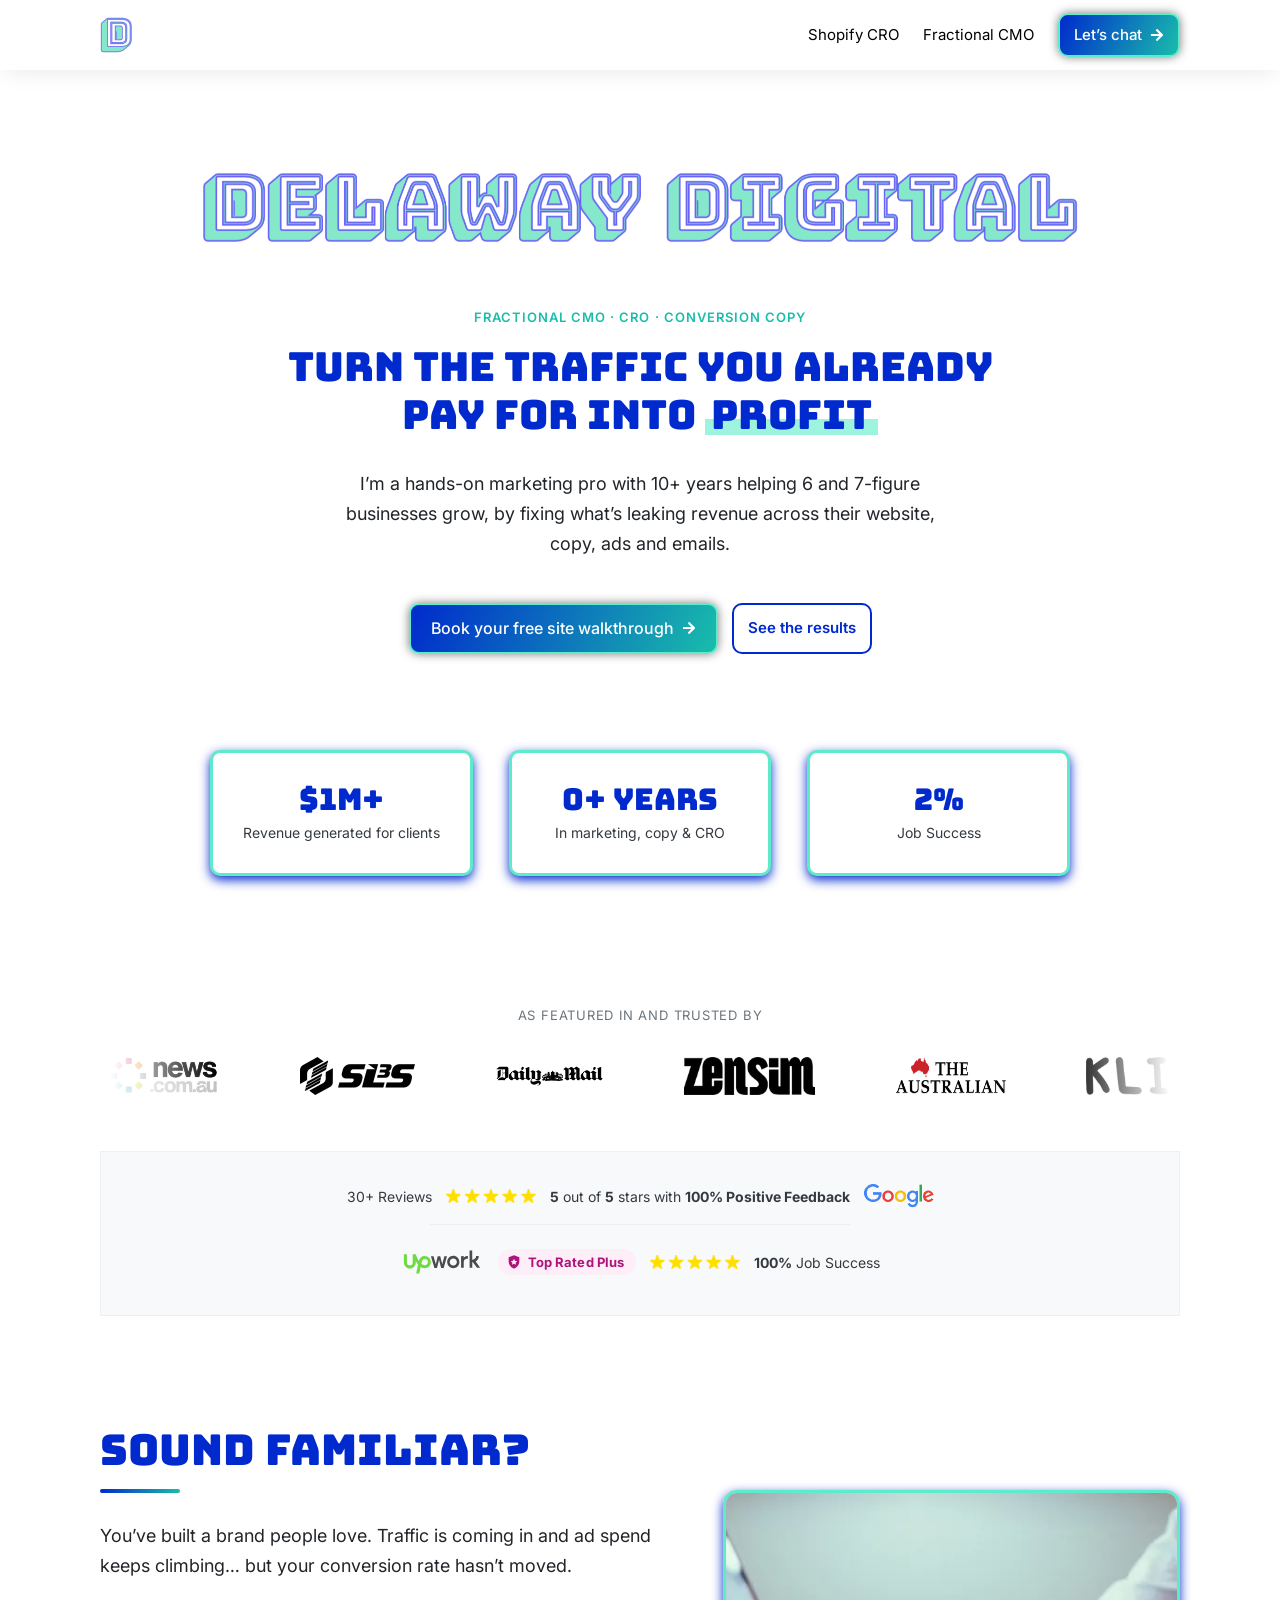
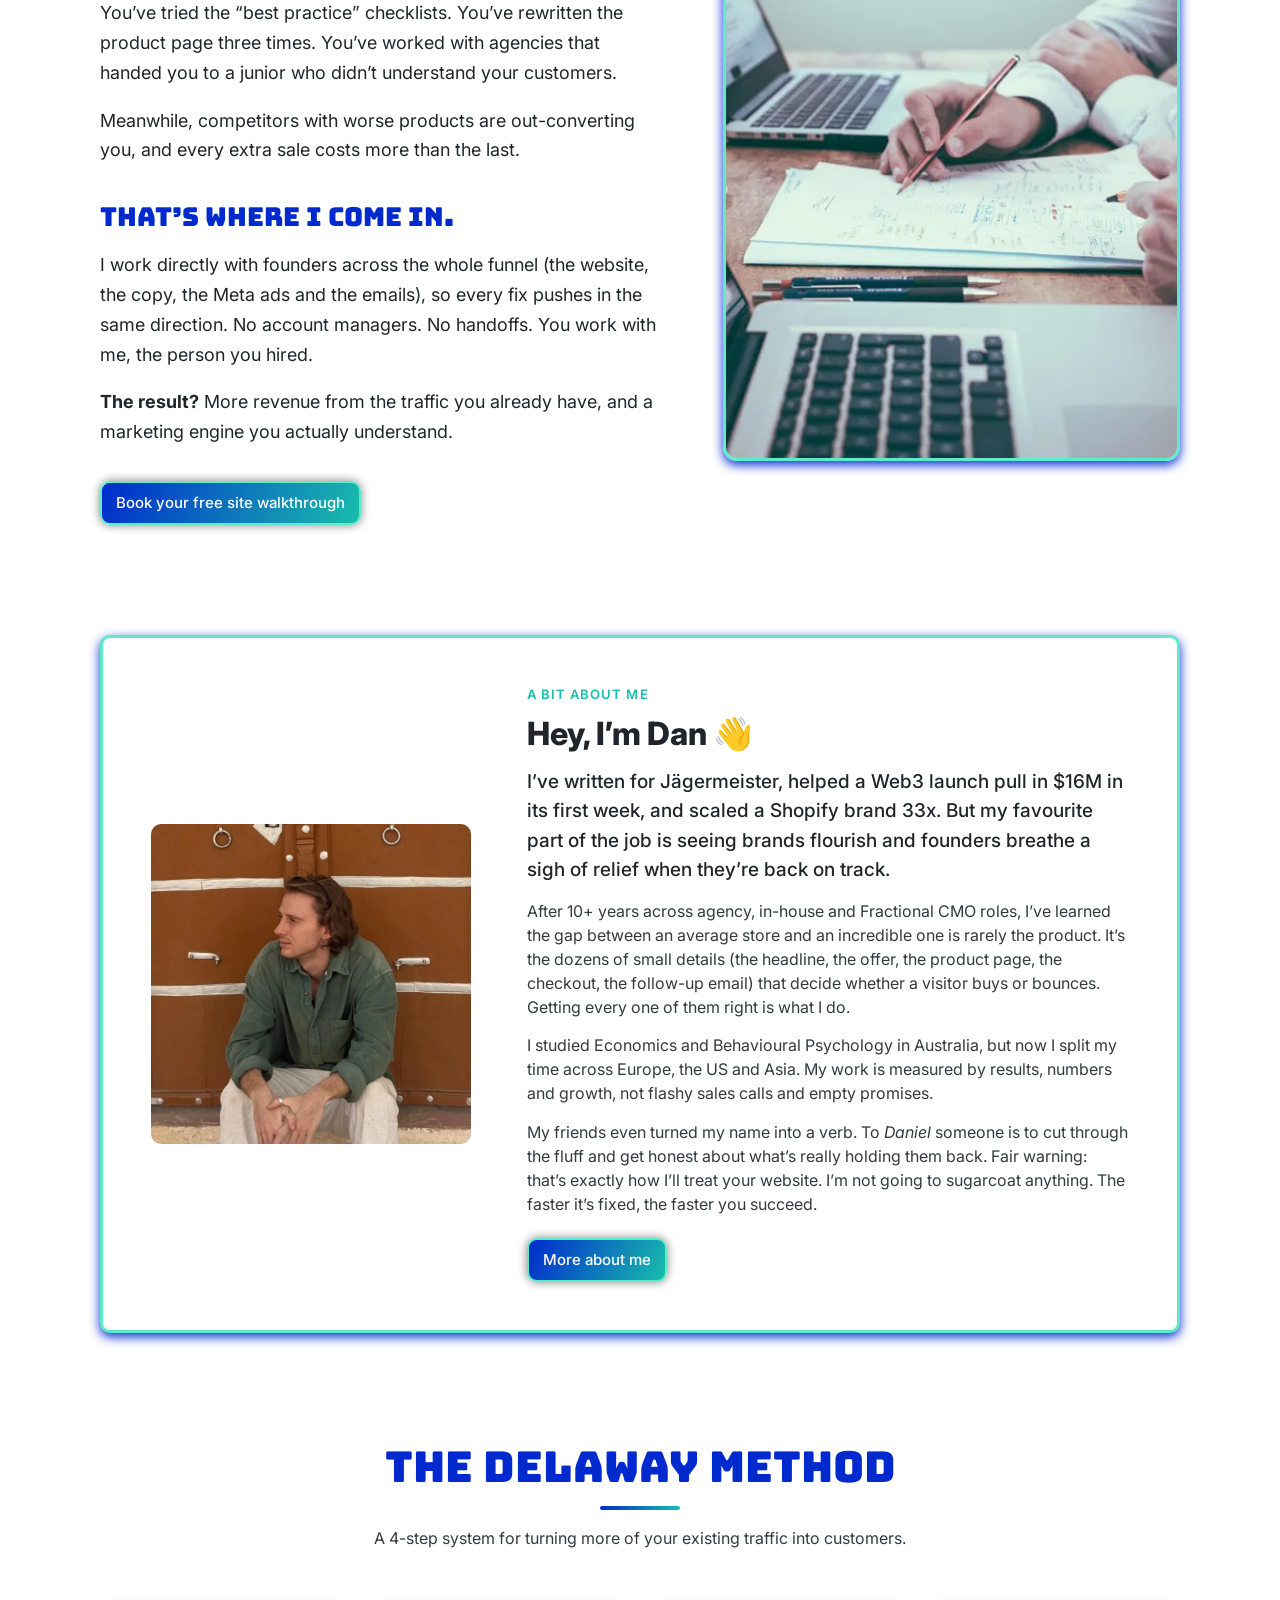
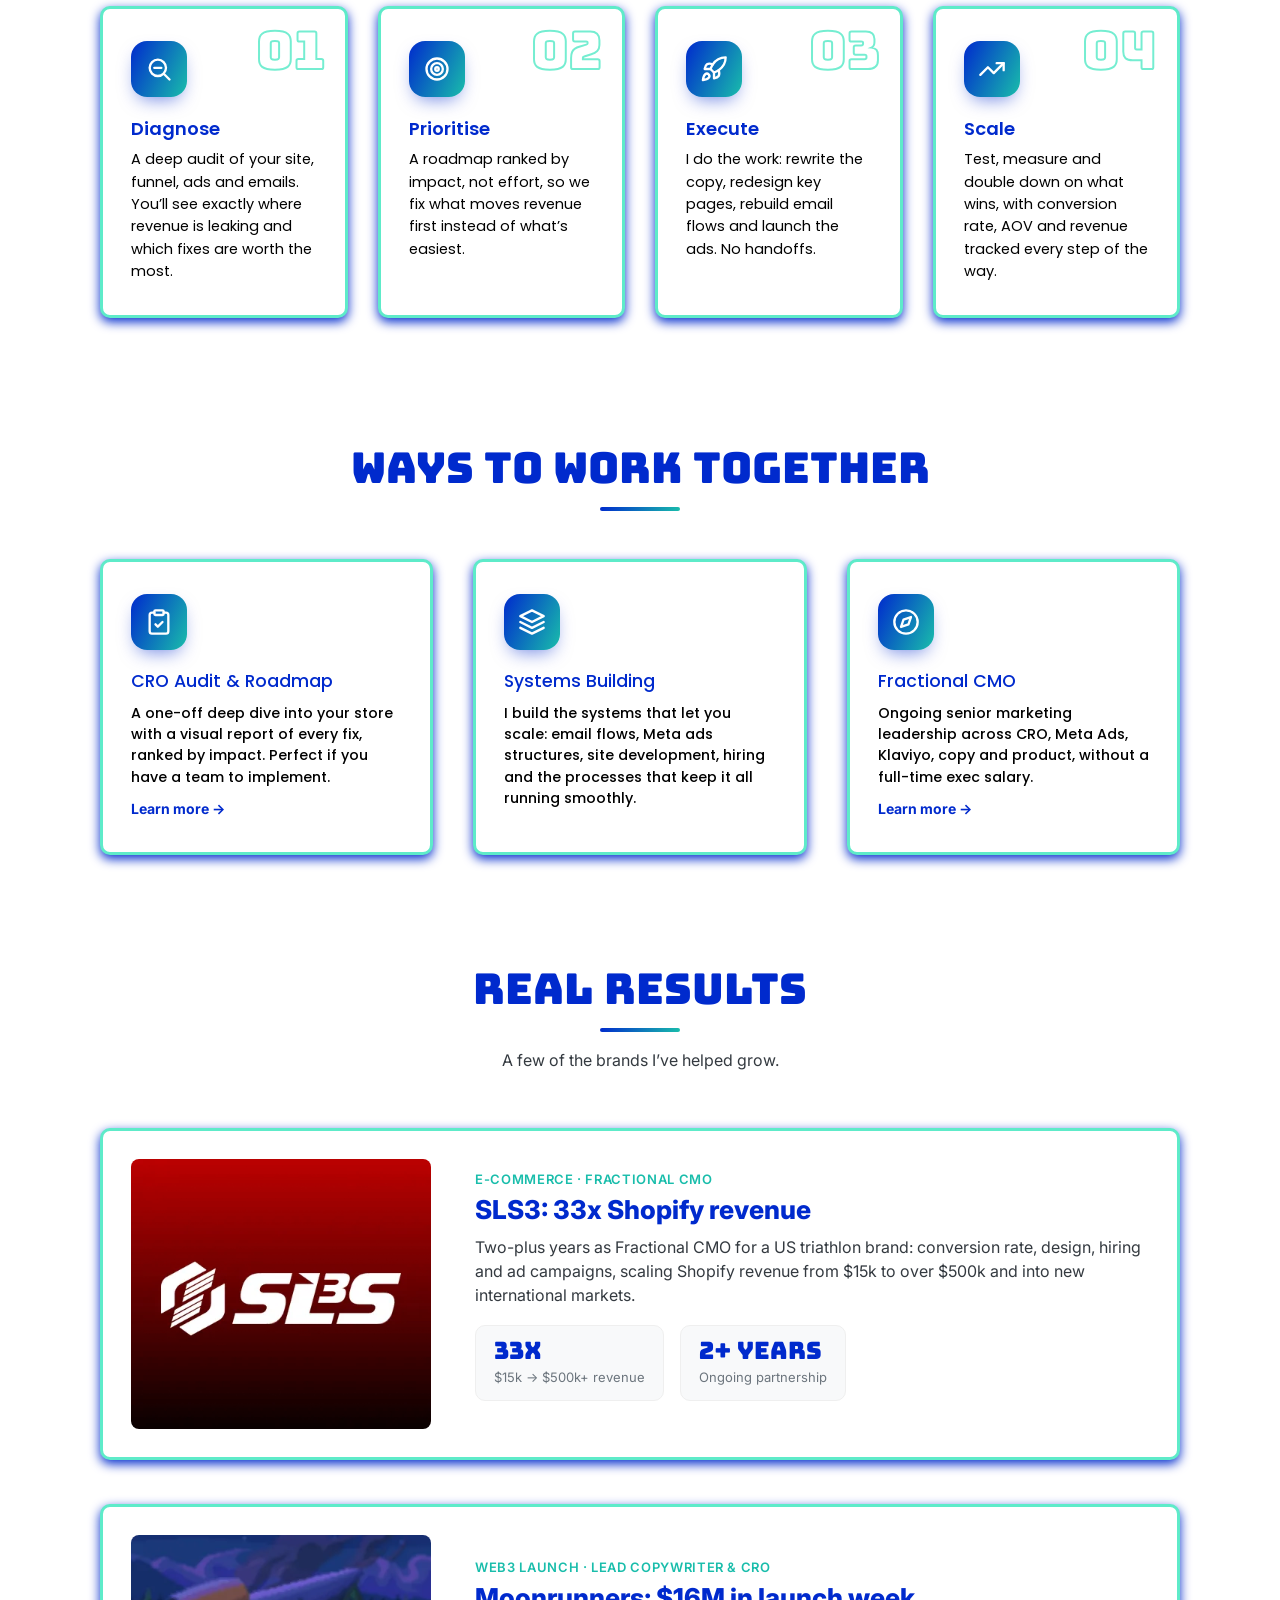
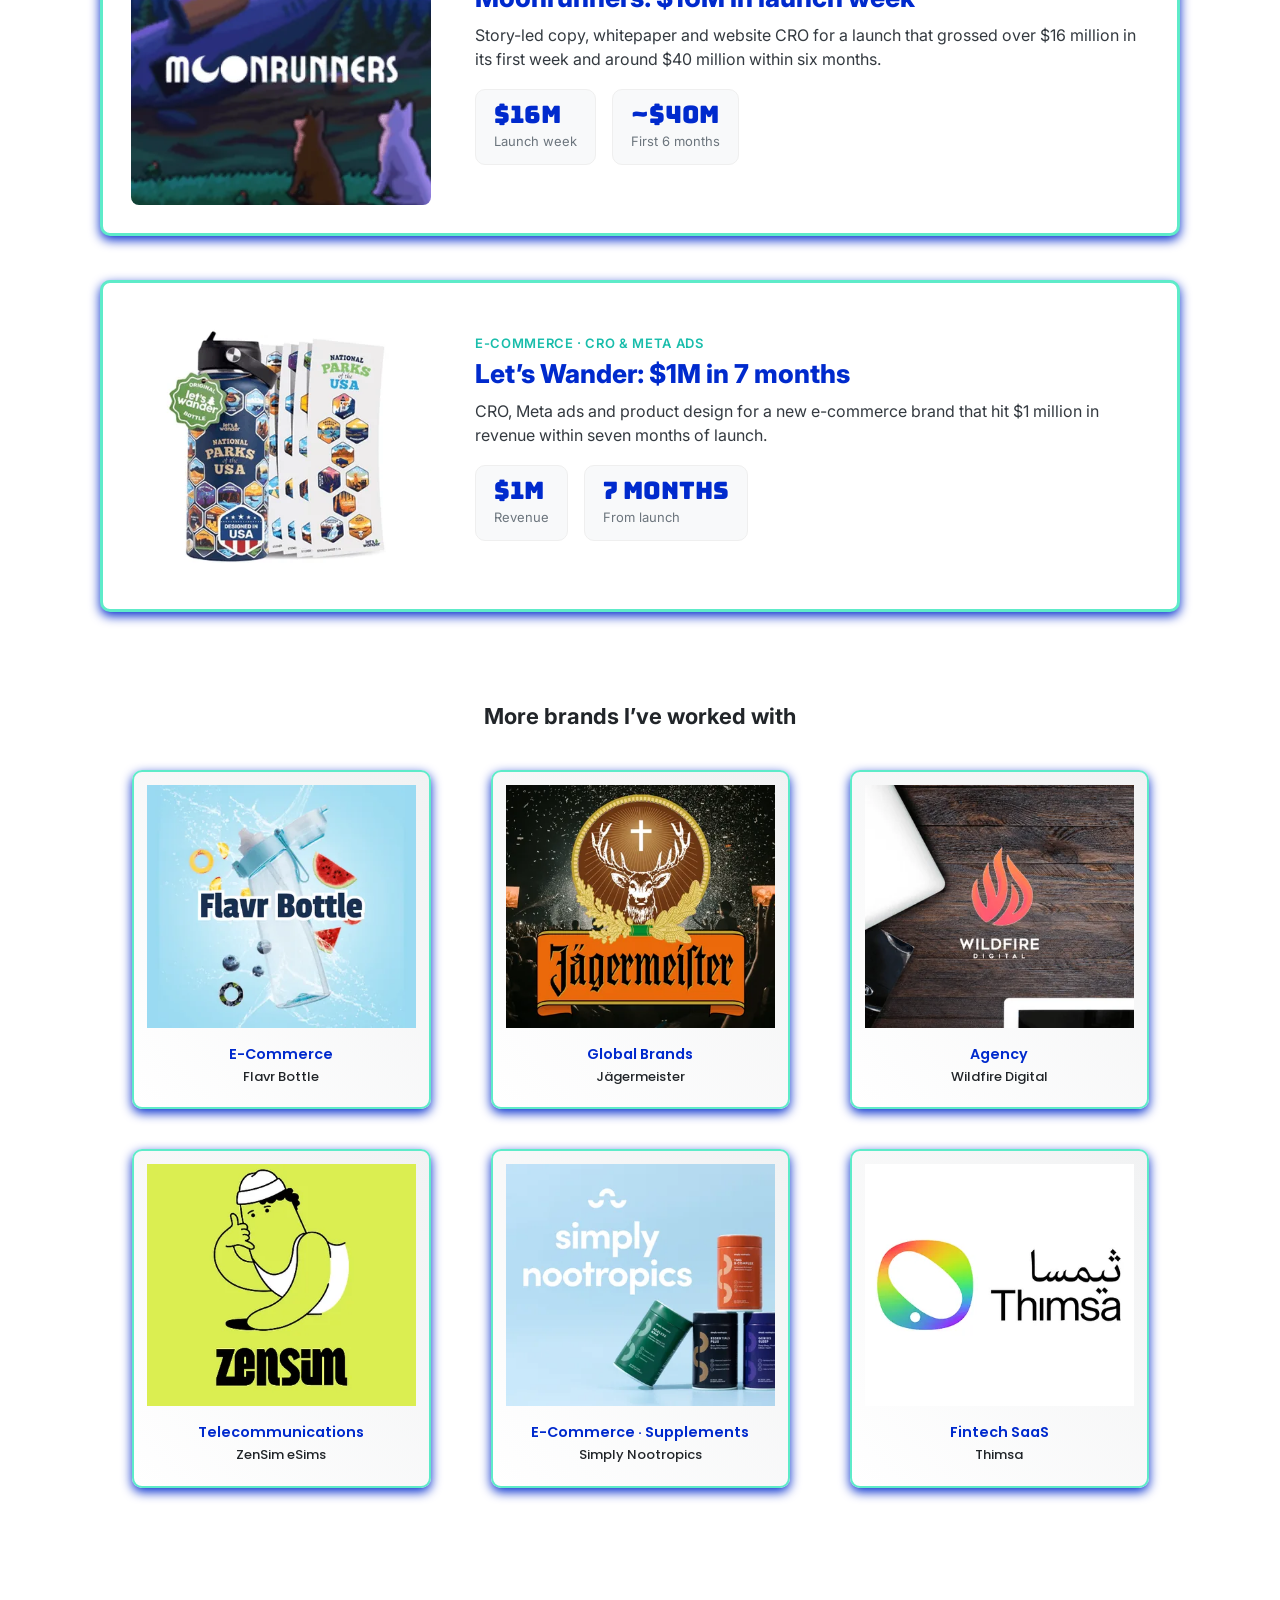
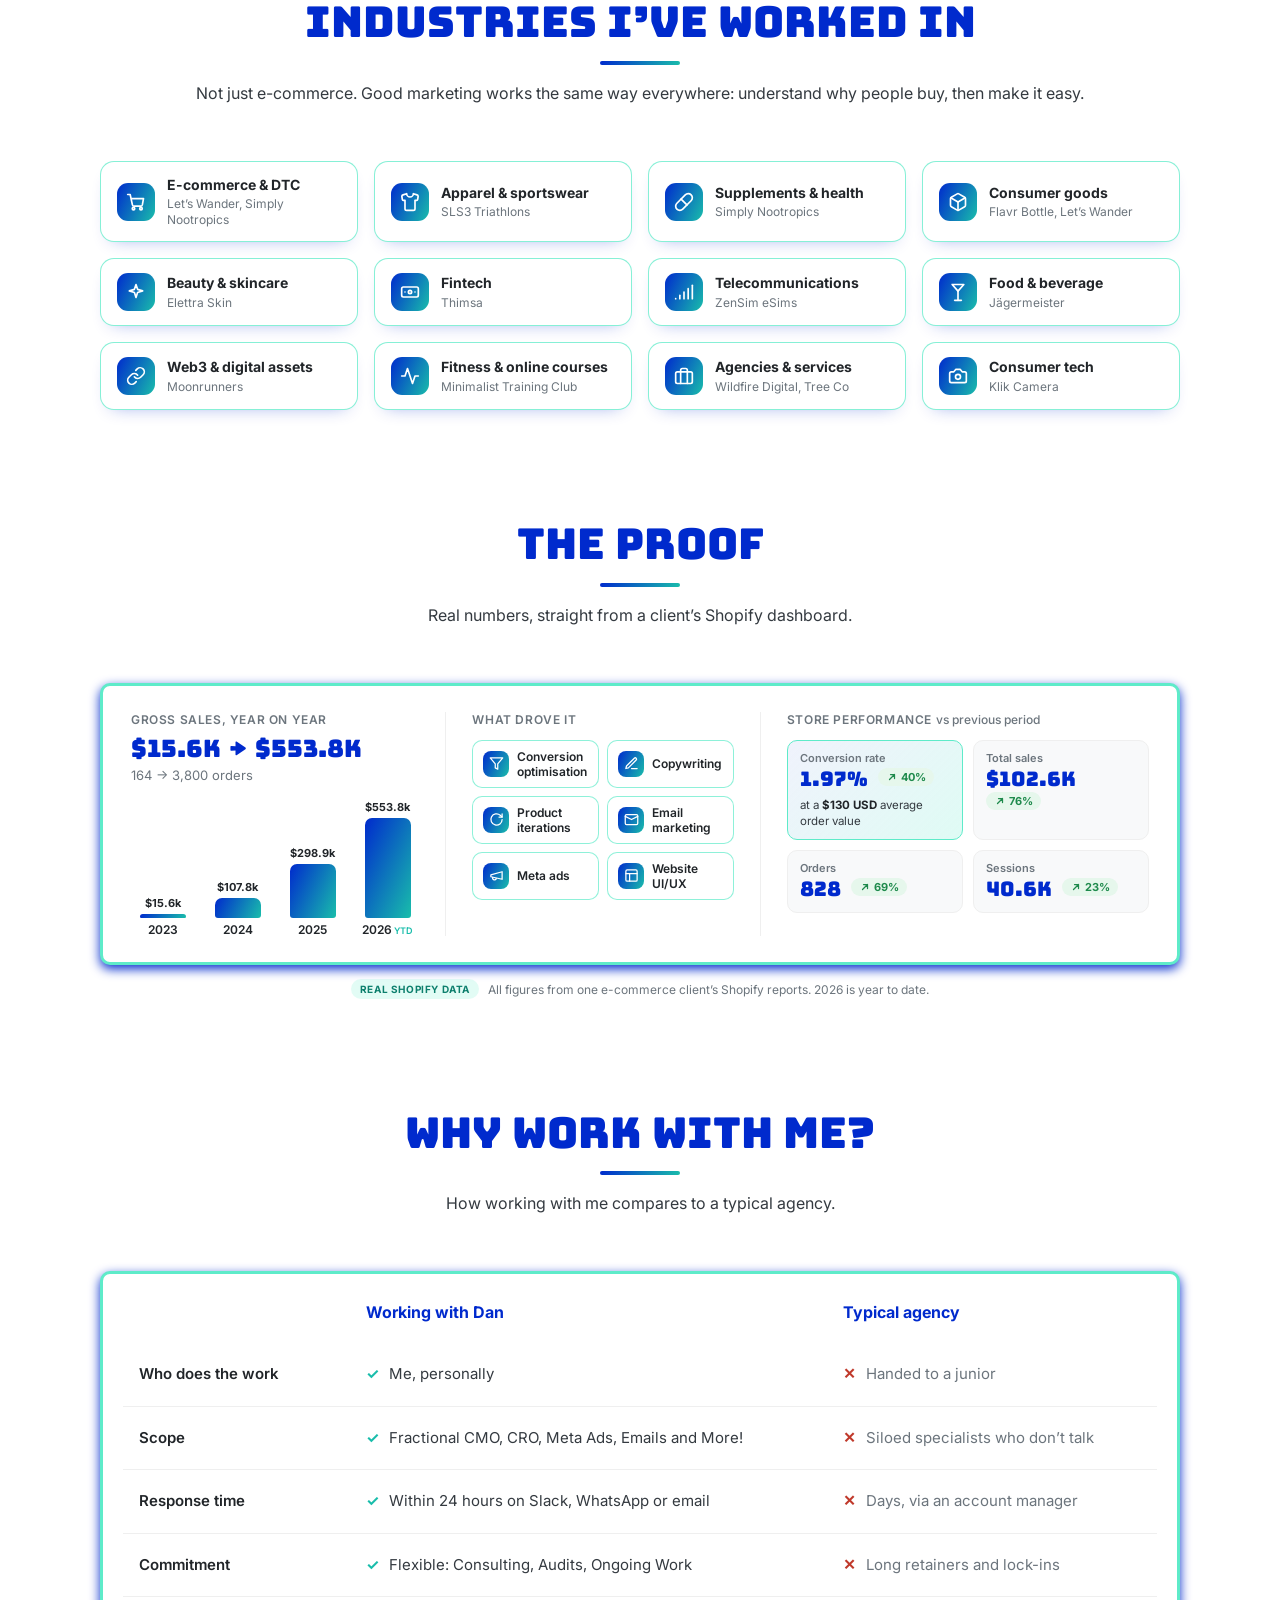
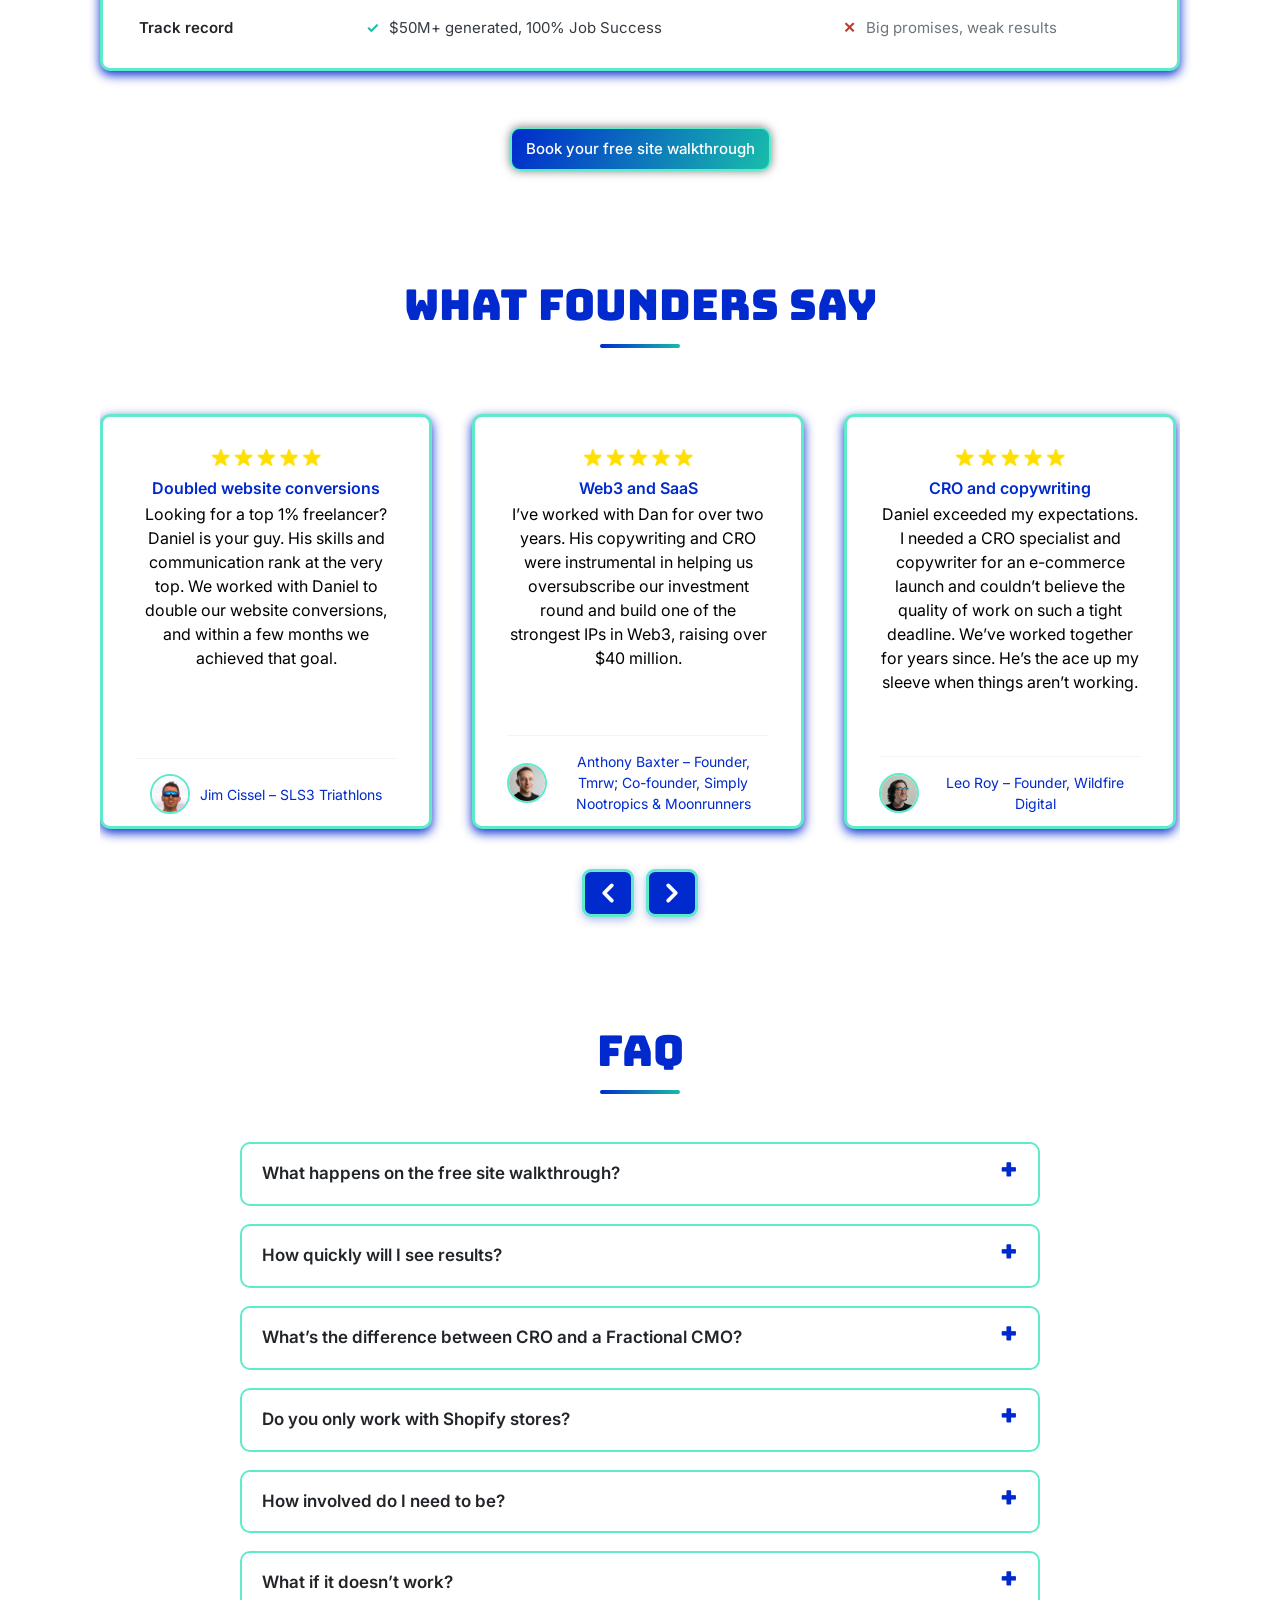
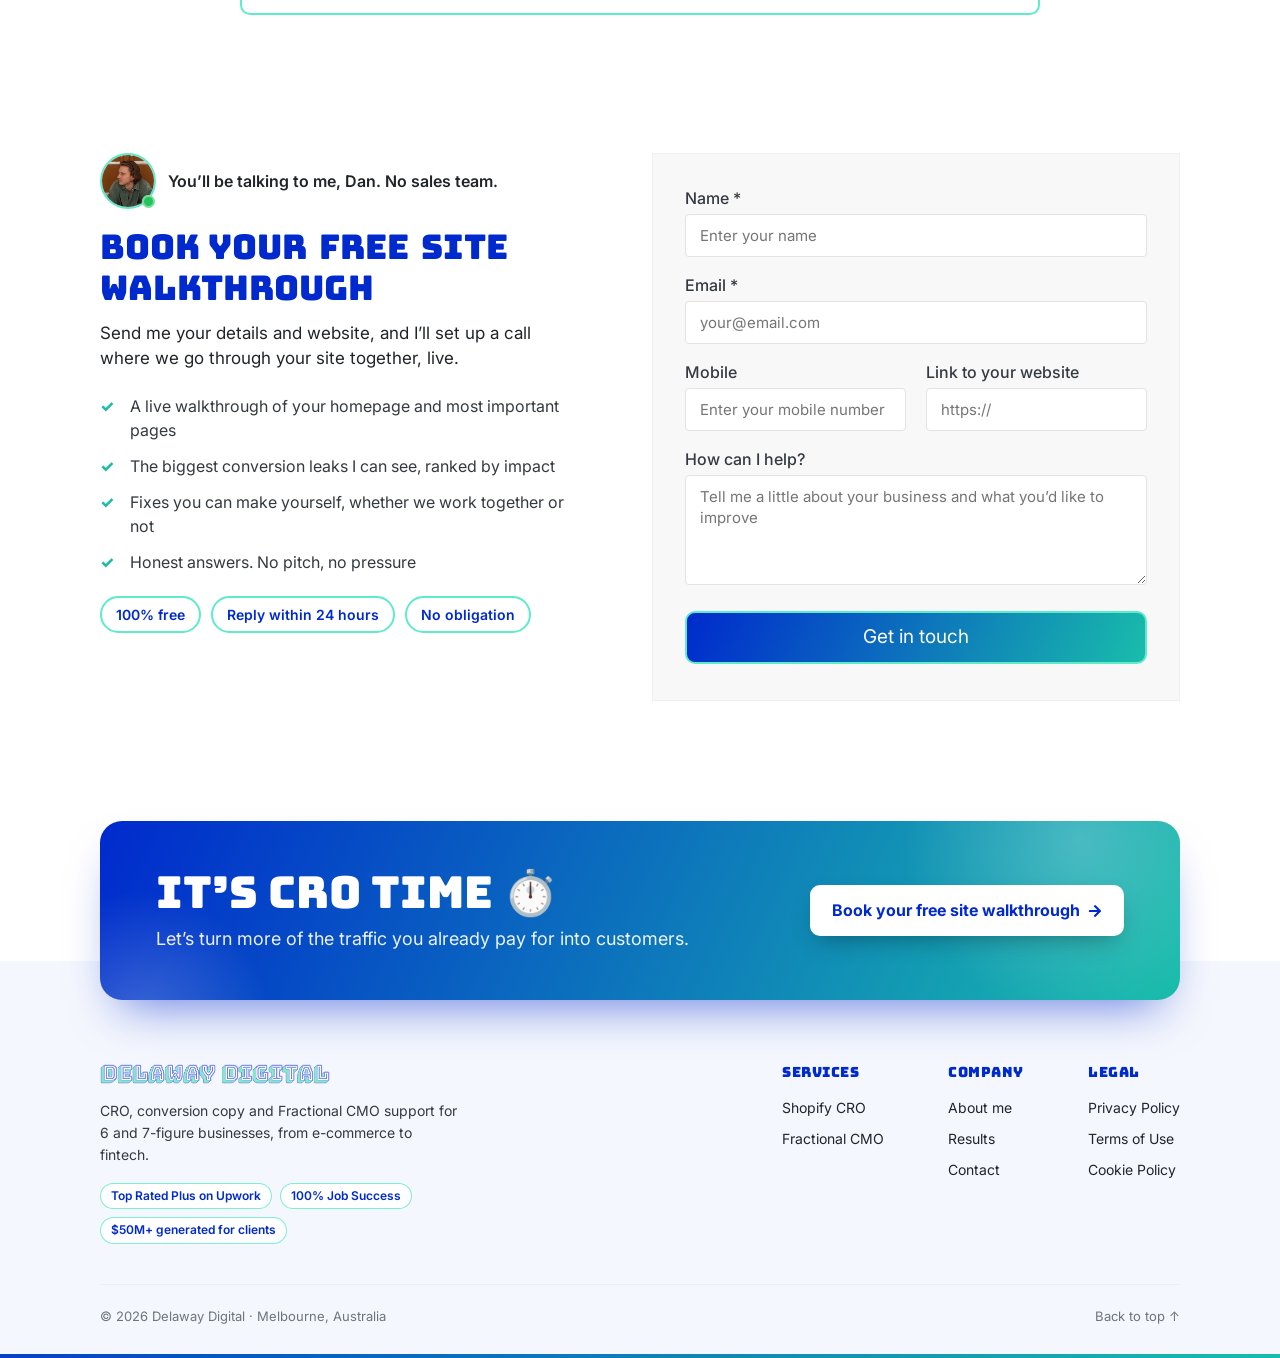
==== index.html @ 4dd2f3bc "Loop testimonial carousel controls" ====
<!doctype html>
<html lang="en-AU">
<head>
  <meta charset="utf-8">
  <meta name="viewport" content="width=device-width, initial-scale=1">
  <title>Fractional CMO, CRO &amp; Conversion Copywriter | Delaway Digital</title>
  <meta name="description" content="Daniel Delaway is a hands-on marketing pro with 10+ years helping 6 and 7-figure businesses grow, from e-commerce and supplements to fintech and telecommunications. CRO, conversion copy, Meta ads, email and Fractional CMO support. Book a free site walkthrough.">
  <link rel="canonical" href="https://delawaydigital.com/">
  <meta property="og:type" content="website">
  <meta property="og:title" content="Fractional CMO, CRO &amp; Conversion Copywriter | Delaway Digital">
  <meta property="og:description" content="Turn the traffic you already pay for into profit. CRO, conversion copy, Meta ads, email and Fractional CMO support for growing businesses.">
  <meta property="og:url" content="https://delawaydigital.com/">
  <meta property="og:image" content="https://delawaydigital.com/assets/og-image.jpg">
  <meta name="twitter:card" content="summary_large_image">
  <script type="application/ld+json">
  {
    "@context": "https://schema.org",
    "@type": "ProfessionalService",
    "name": "Delaway Digital",
    "url": "https://delawaydigital.com/",
    "logo": "https://delawaydigital.com/assets/favicon-192.png",
    "image": "https://delawaydigital.com/assets/og-image.jpg",
    "description": "Conversion rate optimisation (CRO), conversion copywriting, Meta ads, email marketing and Fractional CMO support for growing businesses across e-commerce, fintech, telecommunications, supplements, apparel and consumer goods.",
    "areaServed": "Worldwide",
    "founder": {
      "@type": "Person",
      "name": "Daniel Delaway",
      "jobTitle": "Fractional CMO, CRO Specialist and Copywriter",
      "url": "https://delawaydigital.com/about/",
      "alumniOf": "Monash University"
    }
  }
  </script>
  <link rel="icon" href="/assets/favicon-32.png" sizes="32x32">
  <link rel="icon" href="/assets/favicon-192.png" sizes="192x192">
  <link rel="apple-touch-icon" href="/assets/apple-touch-icon.png">
  <link rel="preconnect" href="https://fonts.googleapis.com">
  <link rel="preconnect" href="https://fonts.gstatic.com" crossorigin>
  <link rel="stylesheet" href="https://fonts.googleapis.com/css2?family=Bungee&family=Inter:wght@400;500;600;700;800&family=Poppins:wght@400;500;600&display=swap">
  <link rel="stylesheet" href="/styles.css?v=20261007-6">
  <!-- Google tag (gtag.js): Google Ads AW-18464958375 -->
  <script async src="https://www.googletagmanager.com/gtag/js?id=AW-18464958375"></script>
  <script>
    window.dataLayer = window.dataLayer || [];
    function gtag(){dataLayer.push(arguments);}
    gtag('js', new Date());
    gtag('config', 'AW-18464958375');
  </script>
</head>
<body>
  <a class="skip-link" href="#main">Skip to content</a>

  <!-- ===== Header (same on every page) ===== -->
  <header class="site-header">
    <div class="container">
      <a class="logo" href="/" aria-label="Delaway Digital home"><img class="logo-mark" src="/assets/logo-dd-icon.png" alt="" width="32" height="36"></a>
      <nav class="site-nav" aria-label="Main">
        <a class="hide-mobile" href="/shopify-cro-consultant/">Shopify CRO</a>
        <a class="hide-mobile" href="/fractional-cmo/">Fractional CMO</a>
        <a class="btn" href="/#contact">Let’s chat
          <svg viewBox="0 0 448 512" aria-hidden="true"><path fill="currentColor" d="M190.5 66.9l22.2-22.2a23.9 23.9 0 0 1 33.9 0L441 239a23.9 23.9 0 0 1 0 33.9L246.6 467.3a23.9 23.9 0 0 1-33.9 0l-22.2-22.2a24 24 0 0 1 .4-34.3L311.4 296H24c-13.3 0-24-10.7-24-24v-32c0-13.3 10.7-24 24-24h287.4L190.9 101.2a23.9 23.9 0 0 1-.4-34.3z"/></svg>
        </a>
      </nav>
    </div>
  </header>

  <main id="main">

    <!-- ===== Hero: promise, two CTAs, headline stats ===== -->
    <section class="hero-v2">
      <div class="container">
        <img class="hero-wordmark" src="/assets/logo-delaway-digital-hero.webp" alt="Delaway Digital" width="1758" height="149">
        <p class="eyebrow">Fractional CMO · CRO · Conversion Copy</p>
        <h1>Turn the traffic you already pay for into <span class="highlight">profit</span></h1>
        <p class="lead">I’m a hands-on marketing pro with 10+ years helping 6 and 7-figure businesses grow, by fixing what’s leaking revenue across their website, copy, ads and emails.</p>
        <div class="hero-ctas">
          <a class="btn btn-lg" href="#contact">Book your free site walkthrough
            <svg viewBox="0 0 448 512" aria-hidden="true"><path fill="currentColor" d="M190.5 66.9l22.2-22.2a23.9 23.9 0 0 1 33.9 0L441 239a23.9 23.9 0 0 1 0 33.9L246.6 467.3a23.9 23.9 0 0 1-33.9 0l-22.2-22.2a24 24 0 0 1 .4-34.3L311.4 296H24c-13.3 0-24-10.7-24-24v-32c0-13.3 10.7-24 24-24h287.4L190.9 101.2a23.9 23.9 0 0 1-.4-34.3z"/></svg>
          </a>
          <a class="btn-outline btn-lg" href="#results">See the results</a>
        </div>

        <ul class="stats">
          <li class="stat glow-card"><strong data-count="50" data-prefix="$" data-suffix="M+">$50M+</strong><span>Revenue generated for clients</span></li>
          <li class="stat glow-card"><strong data-count="10" data-suffix="+ years">10+ years</strong><span>In marketing, copy &amp; CRO</span></li>
          <li class="stat glow-card"><strong data-count="100" data-suffix="%">100%</strong><span>Job Success</span></li>
        </ul>
      </div>
    </section>

    <!-- ===== Press / brand strip: duplicated list so the CSS marquee loops; the copy is hidden from screen readers ===== -->
    <section class="trust">
      <div class="container">
        <p class="trust-label">As featured in and trusted by</p>
        <div class="logo-strip" aria-label="As featured in">
          <div class="logo-track">
            <img src="/assets/press-news-com-au.png" alt="news.com.au" height="38">
            <img src="/assets/client-sls3.png" alt="SLS3" height="38">
            <img src="/assets/press-daily-mail.png" alt="Daily Mail" height="38">
            <img src="/assets/client-zensim.png" alt="ZenSim" height="38">
            <img src="/assets/press-the-australian.png" alt="The Australian" height="38">
            <img src="/assets/client-klik.png" alt="Klik" height="38">
            <img src="/assets/press-state-library-victoria.png" alt="State Library Victoria" height="38">
            <img src="/assets/client-lets-wander.png" alt="Let’s Wander" height="38">
            <img src="/assets/press-abc.png" alt="ABC" height="38">
            <img src="/assets/client-moonrunners.png" alt="Moonrunners" height="38">
            <img src="/assets/press-jagermeister.png" alt="Jägermeister" height="38">
            <img src="/assets/client-thimsa.png" alt="Thimsa" height="38">
            <img src="/assets/logo-wildfire-digital.png" alt="Wildfire Digital" height="38">
            <img class="wide" src="/assets/client-simply-nootropics.png" alt="Simply Nootropics" height="28">
            <img src="/assets/press-news-com-au.png" alt="" aria-hidden="true" height="38">
            <img src="/assets/client-sls3.png" alt="" aria-hidden="true" height="38">
            <img src="/assets/press-daily-mail.png" alt="" aria-hidden="true" height="38">
            <img src="/assets/client-zensim.png" alt="" aria-hidden="true" height="38">
            <img src="/assets/press-the-australian.png" alt="" aria-hidden="true" height="38">
            <img src="/assets/client-klik.png" alt="" aria-hidden="true" height="38">
            <img src="/assets/press-state-library-victoria.png" alt="" aria-hidden="true" height="38">
            <img src="/assets/client-lets-wander.png" alt="" aria-hidden="true" height="38">
            <img src="/assets/press-abc.png" alt="" aria-hidden="true" height="38">
            <img src="/assets/client-moonrunners.png" alt="" aria-hidden="true" height="38">
            <img src="/assets/press-jagermeister.png" alt="" aria-hidden="true" height="38">
            <img src="/assets/client-thimsa.png" alt="" aria-hidden="true" height="38">
            <img src="/assets/logo-wildfire-digital.png" alt="" aria-hidden="true" height="38">
            <img class="wide" src="/assets/client-simply-nootropics.png" alt="" aria-hidden="true" height="28">
          </div>
        </div>
        <div class="reviews-bar">
          <div class="review-group">
            <span>30+ Reviews</span>
            <img class="stars" src="/assets/rating-5-stars.png" alt="5 out of 5 stars" width="115" height="18">
            <span><strong>5</strong> out of <strong>5</strong> stars with <strong>100% Positive Feedback</strong></span>
            <img class="google" src="/assets/logo-google.png" alt="on Google" width="140" height="48">
          </div>
          <span class="review-divider" aria-hidden="true"></span>
          <div class="review-group">
            <img class="upwork" src="/assets/logo-upwork.svg" alt="Upwork" width="120" height="60">
            <span class="trp-badge">
              <svg viewBox="0 0 24 24" aria-hidden="true"><path fill="currentColor" d="M12 2 4 5v6c0 5 3.4 9.4 8 11 4.6-1.6 8-6 8-11V5l-8-3Zm0 5.2 1.5 3 3.3.5-2.4 2.3.6 3.3-3-1.6-3 1.6.6-3.3-2.4-2.3 3.3-.5 1.5-3Z"/></svg>
              Top Rated Plus
            </span>
            <img class="stars" src="/assets/rating-5-stars.png" alt="5-star client reviews" width="115" height="18">
            <span><strong>100%</strong> Job Success</span>
          </div>
        </div>
      </div>
    </section>

    <!-- ===== Problem story ===== -->
    <section class="section">
      <div class="container story-grid">
        <div class="story">
        <h2 class="section-title">Sound familiar?</h2>
        <p>You’ve built a brand people love. Traffic is coming in and ad spend keeps climbing… but your conversion rate hasn’t moved.</p>
        <p>You’ve tried the “best practice” checklists. You’ve rewritten the product page three times. You’ve worked with agencies that handed you to a junior who didn’t understand your customers.</p>
        <p>Meanwhile, competitors with worse products are out-converting you, and every extra sale costs more than the last.</p>
        <p class="story-turn">That’s where I come in.</p>
        <p>I work directly with founders across the whole funnel (the website, the copy, the Meta ads and the emails), so every fix pushes in the same direction. No account managers. No handoffs. You work with me, the person you hired.</p>
        <p><strong>The result?</strong> More revenue from the traffic you already have, and a marketing engine you actually understand.</p>
        <p><a class="btn" href="#contact">Book your free site walkthrough</a></p>
        </div>
        <img class="story-photo" src="/assets/cro-laptop-mobile.webp" alt="Two people mapping out marketing plans on paper beside their laptops" width="900" height="601" loading="lazy">
      </div>
    </section>

    <!-- ===== Personal intro ===== -->
    <section class="section" id="about-me">
      <div class="container intro-card glow-card">
        <img class="intro-photo" src="/assets/dan-delaway.webp" alt="Daniel Delaway sitting in front of a carved wooden door" width="800" height="800" loading="lazy">
        <div>
          <p class="eyebrow">A bit about me</p>
          <h2>Hey, I’m Dan 👋</h2>
          <p class="intro-lead">I’ve written for Jägermeister, helped a Web3 launch pull in $16M in its first week, and scaled a Shopify brand 33x. But my favourite part of the job is seeing brands flourish and founders breathe a sigh of relief when they’re back on track.</p>
          <p>After 10+ years across agency, in-house and Fractional CMO roles, I’ve learned the gap between an average store and an incredible one is rarely the product. It’s the dozens of small details (the headline, the offer, the product page, the checkout, the follow-up email) that decide whether a visitor buys or bounces. Getting every one of them right is what I do.</p>
          <p>I studied Economics and Behavioural Psychology in Australia, but now I split my time across Europe, the US and Asia. My work is measured by results, numbers and growth, not flashy sales calls and empty promises.</p>
          <p>My friends even turned my name into a verb. To <em>Daniel</em> someone is to cut through the fluff and get honest about what’s really holding them back. Fair warning: that’s exactly how I’ll treat your website. I’m not going to sugarcoat anything. The faster it’s fixed, the faster you succeed.</p>
          <a class="btn" href="/about/">More about me</a>
        </div>
      </div>
    </section>

    <!-- ===== Method ===== -->
    <section class="section">
      <div class="container">
        <h2 class="section-title center">The Delaway Method</h2>
        <p class="section-subtitle">A 4-step system for turning more of your existing traffic into customers.</p>
        <ol class="steps">
          <li class="step glow-card">
            <span class="step-num" aria-hidden="true">01</span>
            <span class="step-icon" aria-hidden="true"><svg viewBox="0 0 24 24" fill="none" stroke="currentColor" stroke-width="2" stroke-linecap="round" stroke-linejoin="round"><circle cx="11" cy="11" r="7"/><path d="m21 21-4.3-4.3"/><path d="M8 11h6"/></svg></span>
            <h3>Diagnose</h3>
            <p>A deep audit of your site, funnel, ads and emails. You’ll see exactly where revenue is leaking and which fixes are worth the most.</p>
          </li>
          <li class="step glow-card">
            <span class="step-num" aria-hidden="true">02</span>
            <span class="step-icon" aria-hidden="true"><svg viewBox="0 0 24 24" fill="none" stroke="currentColor" stroke-width="2" stroke-linecap="round" stroke-linejoin="round"><circle cx="12" cy="12" r="9"/><circle cx="12" cy="12" r="5"/><circle cx="12" cy="12" r="1.5"/></svg></span>
            <h3>Prioritise</h3>
            <p>A roadmap ranked by impact, not effort, so we fix what moves revenue first instead of what’s easiest.</p>
          </li>
          <li class="step glow-card">
            <span class="step-num" aria-hidden="true">03</span>
            <span class="step-icon" aria-hidden="true"><svg viewBox="0 0 24 24" fill="none" stroke="currentColor" stroke-width="2" stroke-linecap="round" stroke-linejoin="round"><path d="M4.5 16.5c-1.5 1.26-2 5-2 5s3.74-.5 5-2c.71-.84.7-2.13-.09-2.91a2.18 2.18 0 0 0-2.91-.09z"/><path d="m12 15-3-3a22 22 0 0 1 2-3.95A12.88 12.88 0 0 1 22 2c0 2.72-.78 7.5-6 11a22.35 22.35 0 0 1-4 2z"/><path d="M9 12H4s.55-3.03 2-4c1.62-1.08 5 0 5 0"/><path d="M12 15v5s3.03-.55 4-2c1.08-1.62 0-5 0-5"/></svg></span>
            <h3>Execute</h3>
            <p>I do the work: rewrite the copy, redesign key pages, rebuild email flows and launch the ads. No handoffs.</p>
          </li>
          <li class="step glow-card">
            <span class="step-num" aria-hidden="true">04</span>
            <span class="step-icon" aria-hidden="true"><svg viewBox="0 0 24 24" fill="none" stroke="currentColor" stroke-width="2" stroke-linecap="round" stroke-linejoin="round"><polyline points="22 7 13.5 15.5 8.5 10.5 2 17"/><polyline points="16 7 22 7 22 13"/></svg></span>
            <h3>Scale</h3>
            <p>Test, measure and double down on what wins, with conversion rate, AOV and revenue tracked every step of the way.</p>
          </li>
        </ol>
      </div>
    </section>

    <!-- ===== Ways to work together ===== -->
    <section class="section">
      <div class="container">
        <h2 class="section-title center">Ways to work together</h2>
        <div class="card-grid">
          <article class="service-card glow-card">
            <span class="icon-tile" aria-hidden="true"><svg viewBox="0 0 24 24" fill="none" stroke="currentColor" stroke-width="2" stroke-linecap="round" stroke-linejoin="round"><rect x="8" y="2" width="8" height="4" rx="1"/><path d="M16 4h2a2 2 0 0 1 2 2v14a2 2 0 0 1-2 2H6a2 2 0 0 1-2-2V6a2 2 0 0 1 2-2h2"/><path d="m9 14 2 2 4-4"/></svg></span>
            <h3>CRO Audit &amp; Roadmap</h3>
            <p>A one-off deep dive into your store with a visual report of every fix, ranked by impact. Perfect if you have a team to implement.</p>
            <a class="card-link" href="/shopify-cro-consultant/">Learn more →</a>
          </article>
          <article class="service-card glow-card">
            <span class="icon-tile" aria-hidden="true"><svg viewBox="0 0 24 24" fill="none" stroke="currentColor" stroke-width="2" stroke-linecap="round" stroke-linejoin="round"><path d="m12 2 10 5-10 5L2 7l10-5z"/><path d="m2 17 10 5 10-5"/><path d="m2 12 10 5 10-5"/></svg></span>
            <h3>Systems Building</h3>
            <p>I build the systems that let you scale: email flows, Meta ads structures, site development, hiring and the processes that keep it all running smoothly.</p>
          </article>
          <article class="service-card glow-card">
            <span class="icon-tile" aria-hidden="true"><svg viewBox="0 0 24 24" fill="none" stroke="currentColor" stroke-width="2" stroke-linecap="round" stroke-linejoin="round"><circle cx="12" cy="12" r="10"/><path d="m16.24 7.76-2.12 6.36-6.36 2.12 2.12-6.36 6.36-2.12z"/></svg></span>
            <h3>Fractional CMO</h3>
            <p>Ongoing senior marketing leadership across CRO, Meta Ads, Klaviyo, copy and product, without a full-time exec salary.</p>
            <a class="card-link" href="/fractional-cmo/">Learn more →</a>
          </article>
        </div>
      </div>
    </section>

    <!-- ===== Results ===== -->
    <section class="section" id="results">
      <div class="container">
        <h2 class="section-title center">Real results</h2>
        <p class="section-subtitle">A few of the brands I’ve helped grow.</p>

        <div class="results">
          <article class="result glow-card">
            <img src="/assets/case-study-sls3-triathlons.webp" alt="SLS3 Triathlons logo" width="400" height="360" loading="lazy">
            <div>
              <p class="category">E-commerce · Fractional CMO</p>
              <h3>SLS3: 33x Shopify revenue</h3>
              <p>Two-plus years as Fractional CMO for a US triathlon brand: conversion rate, design, hiring and ad campaigns, scaling Shopify revenue from $15k to over $500k and into new international markets.</p>
              <ul class="metrics">
                <li><strong data-count="33" data-suffix="x">33x</strong><span>$15k → $500k+ revenue</span></li>
                <li><strong data-count="2" data-suffix="+ years">2+ years</strong><span>Ongoing partnership</span></li>
              </ul>
            </div>
          </article>
          <article class="result glow-card">
            <img src="/assets/case-study-moonrunners.webp" alt="Moonrunners logo over a moonlit night scene" width="400" height="360" loading="lazy">
            <div>
              <p class="category">Web3 launch · Lead Copywriter &amp; CRO</p>
              <h3>Moonrunners: $16M in launch week</h3>
              <p>Story-led copy, whitepaper and website CRO for a launch that grossed over $16 million in its first week and around $40 million within six months.</p>
              <ul class="metrics">
                <li><strong data-count="16" data-prefix="$" data-suffix="M">$16M</strong><span>Launch week</span></li>
                <li><strong data-count="40" data-prefix="~$" data-suffix="M">~$40M</strong><span>First 6 months</span></li>
              </ul>
            </div>
          </article>
          <article class="result glow-card">
            <img src="/assets/case-study-lets-wander.webp" alt="Let’s Wander travel game packaging" width="400" height="360" loading="lazy">
            <div>
              <p class="category">E-commerce · CRO &amp; Meta Ads</p>
              <h3>Let’s Wander: $1M in 7 months</h3>
              <p>CRO, Meta ads and product design for a new e-commerce brand that hit $1 million in revenue within seven months of launch.</p>
              <ul class="metrics">
                <li><strong data-count="1" data-prefix="$" data-suffix="M">$1M</strong><span>Revenue</span></li>
                <li><strong data-count="7" data-suffix=" months">7 months</strong><span>From launch</span></li>
              </ul>
            </div>
          </article>
        </div>

        <h3 class="subhead">More brands I’ve worked with</h3>
        <div class="case-grid">
          <article class="case-card flip" tabindex="0">
            <div class="flip-inner">
              <div class="flip-front">
                <img src="/assets/case-study-flavr-bottle.webp" alt="Flavr Bottle water bottle with fruit" width="400" height="360" loading="lazy">
                <p class="category">E-Commerce</p>
                <h3>Flavr Bottle</h3>
              </div>
              <div class="flip-back">
                <p class="flip-title" aria-hidden="true">Flavr Bottle</p>
                <p>Fractional CMO and CRO consultant for an e-commerce launch that grossed $250k in its first month.</p>
              </div>
            </div>
          </article>
          <article class="case-card flip" tabindex="0">
            <div class="flip-inner">
              <div class="flip-front">
                <img src="/assets/case-study-jagermeister.webp" alt="Jägermeister logo" width="400" height="360" loading="lazy">
                <p class="category">Global Brands</p>
                <h3>Jägermeister</h3>
              </div>
              <div class="flip-back">
                <p class="flip-title" aria-hidden="true">Jägermeister</p>
                <p>International copywriter for a brand turning over half a billion a year, tailoring copy for audiences around the world.</p>
              </div>
            </div>
          </article>
          <article class="case-card flip" tabindex="0">
            <div class="flip-inner">
              <div class="flip-front">
                <img src="/assets/case-study-wildfire-digital.webp" alt="Wildfire Digital logo" width="400" height="360" loading="lazy">
                <p class="category">Agency</p>
                <h3>Wildfire Digital</h3>
              </div>
              <div class="flip-back">
                <p class="flip-title" aria-hidden="true">Wildfire Digital</p>
                <p>Lead CRO Specialist and Copywriter for one of Australia’s most successful Digital Marketing Agencies, working with e-com clients and SMEs.</p>
              </div>
            </div>
          </article>
          <article class="case-card flip" tabindex="0">
            <div class="flip-inner">
              <div class="flip-front">
                <img src="/assets/case-study-zensim.webp" alt="ZenSim eSims logo with illustrated mascot" width="400" height="360" loading="lazy">
                <p class="category">Telecommunications</p>
                <h3>ZenSim eSims</h3>
              </div>
              <div class="flip-back">
                <p class="flip-title" aria-hidden="true">ZenSim eSims</p>
                <p>Fractional CMO for one of Australia’s most exciting startups, responsible for Meta Ads, Klaviyo setup and CRO.</p>
              </div>
            </div>
          </article>
          <article class="case-card flip" tabindex="0">
            <div class="flip-inner">
              <div class="flip-front">
                <img src="/assets/case-study-simply-nootropics.webp" alt="Simply Nootropics logo beside a stack of their supplement tins" width="400" height="360" loading="lazy">
                <p class="category">E-Commerce · Supplements</p>
                <h3>Simply Nootropics</h3>
              </div>
              <div class="flip-back">
                <p class="flip-title" aria-hidden="true">Simply Nootropics</p>
                <p>CRO specialist and copywriter for a New Zealand-based nootropic and collagen supplement brand, sharpening the site and messaging to turn more visitors into customers.</p>
              </div>
            </div>
          </article>
          <article class="case-card flip" tabindex="0">
            <div class="flip-inner">
              <div class="flip-front">
                <img src="/assets/case-study-thimsa.webp" alt="Thimsa logo" width="400" height="360" loading="lazy">
                <p class="category">Fintech SaaS</p>
                <h3>Thimsa</h3>
              </div>
              <div class="flip-back">
                <p class="flip-title" aria-hidden="true">Thimsa</p>
                <p>Copywriter and CRO expert for a Dubai-based fintech startup revolutionising C2B and B2B payments.</p>
              </div>
            </div>
          </article>
        </div>
      </div>
    </section>

    <!-- ===== Industries ===== -->
    <section class="section" id="industries">
      <div class="container">
        <h2 class="section-title center">Industries I’ve worked in</h2>
        <p class="section-subtitle">Not just e-commerce. Good marketing works the same way everywhere: understand why people buy, then make it easy.</p>
        <ul class="industries">
          <li class="industry">
            <span class="industry-icon" aria-hidden="true"><svg viewBox="0 0 24 24" fill="none" stroke="currentColor" stroke-width="2" stroke-linecap="round" stroke-linejoin="round"><circle cx="9" cy="20" r="1.5"/><circle cx="18" cy="20" r="1.5"/><path d="M2 3h3l2.7 12.4a2 2 0 0 0 2 1.6h7.9a2 2 0 0 0 2-1.5L21 8H6"/></svg></span>
            <span><strong>E-commerce &amp; DTC</strong><small>Let’s Wander, Simply Nootropics</small></span>
          </li>
          <li class="industry">
            <span class="industry-icon" aria-hidden="true"><svg viewBox="0 0 24 24" fill="none" stroke="currentColor" stroke-width="2" stroke-linecap="round" stroke-linejoin="round"><path d="M20.38 3.46 16 2a4 4 0 0 1-8 0L3.62 3.46a2 2 0 0 0-1.34 2.23l.58 3.47a1 1 0 0 0 .99.84H6v10a2 2 0 0 0 2 2h8a2 2 0 0 0 2-2V10h2.15a1 1 0 0 0 .99-.84l.58-3.47a2 2 0 0 0-1.34-2.23z"/></svg></span>
            <span><strong>Apparel &amp; sportswear</strong><small>SLS3 Triathlons</small></span>
          </li>
          <li class="industry">
            <span class="industry-icon" aria-hidden="true"><svg viewBox="0 0 24 24" fill="none" stroke="currentColor" stroke-width="2" stroke-linecap="round" stroke-linejoin="round"><path d="m10.5 20.5 10-10a4.95 4.95 0 1 0-7-7l-10 10a4.95 4.95 0 1 0 7 7Z"/><path d="m8.5 8.5 7 7"/></svg></span>
            <span><strong>Supplements &amp; health</strong><small>Simply Nootropics</small></span>
          </li>
          <li class="industry">
            <span class="industry-icon" aria-hidden="true"><svg viewBox="0 0 24 24" fill="none" stroke="currentColor" stroke-width="2" stroke-linecap="round" stroke-linejoin="round"><path d="M21 16V8a2 2 0 0 0-1-1.73l-7-4a2 2 0 0 0-2 0l-7 4A2 2 0 0 0 3 8v8a2 2 0 0 0 1 1.73l7 4a2 2 0 0 0 2 0l7-4A2 2 0 0 0 21 16z"/><path d="M3.27 6.96 12 12.01l8.73-5.05"/><path d="M12 22.08V12"/></svg></span>
            <span><strong>Consumer goods</strong><small>Flavr Bottle, Let’s Wander</small></span>
          </li>
          <li class="industry">
            <span class="industry-icon" aria-hidden="true"><svg viewBox="0 0 24 24" fill="none" stroke="currentColor" stroke-width="2" stroke-linecap="round" stroke-linejoin="round"><path d="M12 3l1.9 5.8L20 10.7l-6.1 1.9L12 18.5l-1.9-5.9L4 10.7l6.1-1.9L12 3z"/></svg></span>
            <span><strong>Beauty &amp; skincare</strong><small>Elettra Skin</small></span>
          </li>
          <li class="industry">
            <span class="industry-icon" aria-hidden="true"><svg viewBox="0 0 24 24" fill="none" stroke="currentColor" stroke-width="2" stroke-linecap="round" stroke-linejoin="round"><rect x="2" y="6" width="20" height="12" rx="2"/><circle cx="12" cy="12" r="2"/><path d="M6 12h.01M18 12h.01"/></svg></span>
            <span><strong>Fintech</strong><small>Thimsa</small></span>
          </li>
          <li class="industry">
            <span class="industry-icon" aria-hidden="true"><svg viewBox="0 0 24 24" fill="none" stroke="currentColor" stroke-width="2" stroke-linecap="round" stroke-linejoin="round"><path d="M2 20h.01"/><path d="M7 20v-4"/><path d="M12 20v-8"/><path d="M17 20V8"/><path d="M22 4v16"/></svg></span>
            <span><strong>Telecommunications</strong><small>ZenSim eSims</small></span>
          </li>
          <li class="industry">
            <span class="industry-icon" aria-hidden="true"><svg viewBox="0 0 24 24" fill="none" stroke="currentColor" stroke-width="2" stroke-linecap="round" stroke-linejoin="round"><path d="M8 22h8"/><path d="M12 11v11"/><path d="M5 3h14l-7 8z"/></svg></span>
            <span><strong>Food &amp; beverage</strong><small>Jägermeister</small></span>
          </li>
          <li class="industry">
            <span class="industry-icon" aria-hidden="true"><svg viewBox="0 0 24 24" fill="none" stroke="currentColor" stroke-width="2" stroke-linecap="round" stroke-linejoin="round"><path d="M10 13a5 5 0 0 0 7.54.54l3-3a5 5 0 0 0-7.07-7.07l-1.72 1.71"/><path d="M14 11a5 5 0 0 0-7.54-.54l-3 3a5 5 0 0 0 7.07 7.07l1.71-1.71"/></svg></span>
            <span><strong>Web3 &amp; digital assets</strong><small>Moonrunners</small></span>
          </li>
          <li class="industry">
            <span class="industry-icon" aria-hidden="true"><svg viewBox="0 0 24 24" fill="none" stroke="currentColor" stroke-width="2" stroke-linecap="round" stroke-linejoin="round"><path d="M22 12h-4l-3 9L9 3l-3 9H2"/></svg></span>
            <span><strong>Fitness &amp; online courses</strong><small>Minimalist Training Club</small></span>
          </li>
          <li class="industry">
            <span class="industry-icon" aria-hidden="true"><svg viewBox="0 0 24 24" fill="none" stroke="currentColor" stroke-width="2" stroke-linecap="round" stroke-linejoin="round"><rect x="2" y="7" width="20" height="14" rx="2"/><path d="M16 21V5a2 2 0 0 0-2-2h-4a2 2 0 0 0-2 2v16"/></svg></span>
            <span><strong>Agencies &amp; services</strong><small>Wildfire Digital, Tree Co</small></span>
          </li>
          <li class="industry">
            <span class="industry-icon" aria-hidden="true"><svg viewBox="0 0 24 24" fill="none" stroke="currentColor" stroke-width="2" stroke-linecap="round" stroke-linejoin="round"><path d="M14.5 4h-5L7 7H4a2 2 0 0 0-2 2v9a2 2 0 0 0 2 2h16a2 2 0 0 0 2-2V9a2 2 0 0 0-2-2h-3l-2.5-3z"/><circle cx="12" cy="13" r="3"/></svg></span>
            <span><strong>Consumer tech</strong><small>Klik Camera</small></span>
          </li>
        </ul>
      </div>
    </section>

    <!-- ===== Proof: one client's real Shopify numbers (brand kept anonymous) ===== -->
    <section class="section" id="proof">
      <div class="container">
        <h2 class="section-title center">The proof</h2>
        <p class="section-subtitle">Real numbers, straight from a client’s Shopify dashboard.</p>

        <div class="proof-card glow-card">
          <div class="proof-col proof-growth">
            <h3>Gross sales, year on year</h3>
            <p class="proof-headline">$15.6k <span aria-hidden="true">→</span> $553.8k</p>
            <p class="proof-sub">164 → 3,800 orders</p>
            <ol class="bars" aria-label="Gross sales by year">
                <li style="--h: 3.0">
                  <span class="bar-value">$15.6k</span>
                  <span class="bar" aria-hidden="true"></span>
                  <span class="bar-year">2023</span>
                </li>
                <li style="--h: 19.5">
                  <span class="bar-value">$107.8k</span>
                  <span class="bar" aria-hidden="true"></span>
                  <span class="bar-year">2024</span>
                </li>
                <li style="--h: 54.0">
                  <span class="bar-value">$298.9k</span>
                  <span class="bar" aria-hidden="true"></span>
                  <span class="bar-year">2025</span>
                </li>
                <li style="--h: 100.0">
                  <span class="bar-value">$553.8k</span>
                  <span class="bar" aria-hidden="true"></span>
                  <span class="bar-year">2026<em> YTD</em></span>
                </li>
            </ol>
          </div>

          <div class="proof-col proof-drivers">
            <h3>What drove it</h3>
            <ul class="drivers">
              <li class="driver"><span class="driver-icon" aria-hidden="true"><svg viewBox="0 0 24 24" fill="none" stroke="currentColor" stroke-width="2" stroke-linecap="round" stroke-linejoin="round"><path d="M22 3H2l8 9.46V19l4 2v-8.54L22 3z"/></svg></span><span>Conversion optimisation</span></li>
              <li class="driver"><span class="driver-icon" aria-hidden="true"><svg viewBox="0 0 24 24" fill="none" stroke="currentColor" stroke-width="2" stroke-linecap="round" stroke-linejoin="round"><path d="M12 20h9"/><path d="M16.5 3.5a2.12 2.12 0 0 1 3 3L7 19l-4 1 1-4L16.5 3.5z"/></svg></span><span>Copywriting</span></li>
              <li class="driver"><span class="driver-icon" aria-hidden="true"><svg viewBox="0 0 24 24" fill="none" stroke="currentColor" stroke-width="2" stroke-linecap="round" stroke-linejoin="round"><path d="M21 12a9 9 0 1 1-3-6.7L21 8"/><path d="M21 3v5h-5"/></svg></span><span>Product iterations</span></li>
              <li class="driver"><span class="driver-icon" aria-hidden="true"><svg viewBox="0 0 24 24" fill="none" stroke="currentColor" stroke-width="2" stroke-linecap="round" stroke-linejoin="round"><rect x="2" y="4" width="20" height="16" rx="2"/><path d="m22 7-10 5L2 7"/></svg></span><span>Email marketing</span></li>
              <li class="driver"><span class="driver-icon" aria-hidden="true"><svg viewBox="0 0 24 24" fill="none" stroke="currentColor" stroke-width="2" stroke-linecap="round" stroke-linejoin="round"><path d="m3 11 18-5v12L3 14v-3z"/><path d="M11.6 16.8a3 3 0 1 1-5.8-1.6"/></svg></span><span>Meta ads</span></li>
              <li class="driver"><span class="driver-icon" aria-hidden="true"><svg viewBox="0 0 24 24" fill="none" stroke="currentColor" stroke-width="2" stroke-linecap="round" stroke-linejoin="round"><rect x="3" y="3" width="18" height="18" rx="2"/><path d="M3 9h18"/><path d="M9 21V9"/></svg></span><span>Website UI/UX</span></li>
            </ul>
          </div>

          <div class="proof-col">
            <h3>Store performance <span class="proof-period">vs previous period</span></h3>
            <ul class="kpis">
              <li class="kpi kpi-lead">
                <span class="kpi-label">Conversion rate</span>
                <strong data-count="1.97" data-decimals="2" data-suffix="%">1.97%</strong>
                <span class="proof-badge"><svg viewBox="0 0 24 24" aria-hidden="true"><path fill="none" stroke="currentColor" stroke-width="2.5" stroke-linecap="round" stroke-linejoin="round" d="M7 17 17 7M9 7h8v8"/></svg> 40%</span>
                <span class="kpi-note">at a <strong>$130 USD</strong> average order value</span>
              </li>
              <li class="kpi">
                <span class="kpi-label">Total sales</span>
                <strong data-count="102.6" data-decimals="1" data-prefix="$" data-suffix="K">$102.6K</strong>
                <span class="proof-badge"><svg viewBox="0 0 24 24" aria-hidden="true"><path fill="none" stroke="currentColor" stroke-width="2.5" stroke-linecap="round" stroke-linejoin="round" d="M7 17 17 7M9 7h8v8"/></svg> 76%</span>
              </li>
              <li class="kpi">
                <span class="kpi-label">Orders</span>
                <strong data-count="828">828</strong>
                <span class="proof-badge"><svg viewBox="0 0 24 24" aria-hidden="true"><path fill="none" stroke="currentColor" stroke-width="2.5" stroke-linecap="round" stroke-linejoin="round" d="M7 17 17 7M9 7h8v8"/></svg> 69%</span>
              </li>
              <li class="kpi">
                <span class="kpi-label">Sessions</span>
                <strong data-count="40.6" data-decimals="1" data-suffix="K">40.6K</strong>
                <span class="proof-badge"><svg viewBox="0 0 24 24" aria-hidden="true"><path fill="none" stroke="currentColor" stroke-width="2.5" stroke-linecap="round" stroke-linejoin="round" d="M7 17 17 7M9 7h8v8"/></svg> 23%</span>
              </li>
            </ul>
          </div>
        </div>
        <p class="proof-note"><span class="proof-tag">Real Shopify data</span> All figures from one e-commerce client’s Shopify reports. 2026 is year to date.</p>
      </div>
    </section>

    <!-- ===== Comparison ===== -->
    <section class="section" id="compare">
      <div class="container">
        <h2 class="section-title center">Why work with me?</h2>
        <p class="section-subtitle">How working with me compares to a typical agency.</p>
        <div class="compare-wrap glow-card">
          <table class="compare">
            <thead>
              <tr><th scope="col"><span class="visually-hidden">Criteria</span></th><th scope="col">Working with Dan</th><th scope="col">Typical agency</th></tr>
            </thead>
            <tbody>
              <tr><th scope="row">Who does the work</th><td><span class="yes">✓</span> Me, personally</td><td><span class="no">✕</span> Handed to a junior</td></tr>
              <tr><th scope="row">Scope</th><td><span class="yes">✓</span> Fractional CMO, CRO, Meta Ads, Emails and More!</td><td><span class="no">✕</span> Siloed specialists who don’t talk</td></tr>
              <tr><th scope="row">Response time</th><td><span class="yes">✓</span> Within 24 hours on Slack, WhatsApp or email</td><td><span class="no">✕</span> Days, via an account manager</td></tr>
              <tr><th scope="row">Commitment</th><td><span class="yes">✓</span> Flexible: Consulting, Audits, Ongoing Work</td><td><span class="no">✕</span> Long retainers and lock-ins</td></tr>
              <tr><th scope="row">Track record</th><td><span class="yes">✓</span> $50M+ generated, 100% Job Success</td><td><span class="no">✕</span> Big promises, weak results</td></tr>
            </tbody>
          </table>
        </div>
        <p class="center"><a class="btn" href="#contact">Book your free site walkthrough</a></p>
      </div>
    </section>

    <!-- ===== Testimonials ===== -->
    <section class="section" id="testimonials">
      <div class="container">
        <h2 class="section-title center">What founders say</h2>
        <div class="testimonial-carousel" aria-label="Client testimonials">
          <div class="testimonial-grid" tabindex="0">
          <figure class="testimonial glow-card">
            <img class="stars" src="/assets/rating-5-stars.png" alt="5 out of 5 stars" width="115" height="18">
            <h3>Doubled website conversions</h3>
            <blockquote>Looking for a top 1% freelancer? Daniel is your guy. His skills and communication rank at the very top. We worked with Daniel to double our website conversions, and within a few months we achieved that goal.</blockquote>
            <figcaption class="with-avatar"><img src="/assets/testimonial-jim-cissel.webp" alt="Jim Cissel" width="40" height="40" loading="lazy"><span>Jim Cissel – SLS3 Triathlons</span></figcaption>
          </figure>
          <figure class="testimonial glow-card">
            <img class="stars" src="/assets/rating-5-stars.png" alt="5 out of 5 stars" width="115" height="18">
            <h3>Web3 and SaaS</h3>
            <blockquote>I’ve worked with Dan for over two years. His copywriting and CRO were instrumental in helping us oversubscribe our investment round and build one of the strongest IPs in Web3, raising over $40 million.</blockquote>
            <figcaption class="with-avatar"><img src="/assets/testimonial-anthony-baxter.webp" alt="Anthony Baxter" width="40" height="40" loading="lazy"><span>Anthony Baxter – Founder, Tmrw; Co-founder, Simply Nootropics &amp; Moonrunners</span></figcaption>
          </figure>
          <figure class="testimonial glow-card">
            <img class="stars" src="/assets/rating-5-stars.png" alt="5 out of 5 stars" width="115" height="18">
            <h3>CRO and copywriting</h3>
            <blockquote>Daniel exceeded my expectations. I needed a CRO specialist and copywriter for an e-commerce launch and couldn’t believe the quality of work on such a tight deadline. We’ve worked together for years since. He’s the ace up my sleeve when things aren’t working.</blockquote>
            <figcaption class="with-avatar"><img src="/assets/testimonial-leo-roy.jpg" alt="Leo Roy" width="40" height="40" loading="lazy"><span>Leo Roy – Founder, Wildfire Digital</span></figcaption>
          </figure>
          <figure class="testimonial glow-card">
            <img class="stars" src="/assets/rating-5-stars.png" alt="5 out of 5 stars" width="115" height="18">
            <h3>Fractional CMO and growth</h3>
            <blockquote>Dan has been an absolute legend, helping us grow across many areas of marketing as our fractional CMO. He helped with ads, CRO, content creation and email flows, all of which have grown our business massively. We continue to look to Dan for his ideas, knowledge and marketing skill.</blockquote>
            <figcaption class="with-avatar"><img class="josh-warner-avatar" src="/assets/testimonial-josh-warner.jpg" alt="Josh Warner" width="40" height="40" loading="lazy"><span>Josh Warner – Co-founder, ZenSim</span></figcaption>
          </figure>
          <figure class="testimonial glow-card">
            <img class="stars" src="/assets/rating-5-stars.png" alt="5 out of 5 stars" width="115" height="18">
            <h3>Solutions, not just diagnosis</h3>
            <blockquote>Daniel is one of the best freelancers I have ever worked with in any category. Unlike many CRO specialists, he gives you the answers for what to implement instead of just diagnosing the problems. He’s a 10-star freelancer and I look forward to working with him for a long time.</blockquote>
            <figcaption class="with-avatar"><img src="/assets/testimonial-joachim-wernersson.png" alt="Joachim Wernersson" width="40" height="40" loading="lazy"><span>Joachim Wernersson – Serial entrepreneur &amp; host, Vi är överallt podcast</span></figcaption>
          </figure>
          </div>
          <div class="carousel-controls">
            <button class="carousel-button carousel-prev" type="button" aria-label="Previous testimonial">
              <svg aria-hidden="true" viewBox="0 0 24 24"><path d="M15.5 5 8.5 12l7 7"/></svg>
            </button>
            <button class="carousel-button carousel-next" type="button" aria-label="Next testimonial">
              <svg aria-hidden="true" viewBox="0 0 24 24"><path d="m8.5 5 7 7-7 7"/></svg>
            </button>
          </div>
        </div>

      </div>
    </section>

    <!-- ===== FAQ ===== -->
    <section class="section">
      <div class="container faq">
        <h2 class="section-title center">FAQ</h2>
        <details>
          <summary>What happens on the free site walkthrough?</summary>
          <p>We jump on a video call and I go through your homepage and a key product page with you, live. I’ll point out the biggest conversion leaks as we go and how I’d fix them, so you leave with a shortlist you can act on yourself. No obligation to work together.</p>
        </details>
        <details>
          <summary>How quickly will I see results?</summary>
          <p>Quick wins like copy, page fixes and email flows usually go live in the first few weeks. Bigger gains from testing, ads and strategy build over the following months.</p>
        </details>
        <details>
          <summary>What’s the difference between CRO and a Fractional CMO?</summary>
          <p>CRO focuses on getting more of your existing visitors to buy. As a Fractional CMO I look after the whole marketing engine (ads, email, copy, launches and strategy) part-time, for a fraction of the cost of a full-time hire.</p>
        </details>
        <details>
          <summary>Do you only work with Shopify stores?</summary>
          <p>Most of my e-commerce clients are on Shopify, but I work with all kinds of businesses, from fintech and telecommunications to SaaS, services and Web3 launches. The principles of why people buy don’t change.</p>
        </details>
        <details>
          <summary>How involved do I need to be?</summary>
          <p>After a kickoff call and access to your store, analytics and ad accounts, I take the lead. You’ll get regular updates and a quick check-in so you always know what’s happening and why.</p>
        </details>
        <details>
          <summary>What if it doesn’t work?</summary>
          <p>Every recommendation is tied to a number we agree on up front, so you’ll always know whether it’s working. And the free walkthrough costs you nothing, so you can see how I think before spending a cent.</p>
        </details>
      </div>
    </section>

    <!-- ===== Contact (Formspree) ===== -->
    <section class="contact contact-v2" id="contact">
      <div class="container contact-grid">
        <div class="contact-copy">
          <div class="talk-to">
            <span class="avatar-wrap"><img src="/assets/dan-delaway-avatar.webp" alt="" width="56" height="56"><span class="online-dot" aria-hidden="true"></span></span>
            <p>You’ll be talking to me, Dan. No sales team.</p>
          </div>
          <h2>Book your <span class="highlight">free</span> site walkthrough</h2>
          <p>Send me your details and website, and I’ll set up a call where we go through your site together, live.</p>
          <ul class="checklist">
            <li>A live walkthrough of your homepage and most important pages</li>
            <li>The biggest conversion leaks I can see, ranked by impact</li>
            <li>Fixes you can make yourself, whether we work together or not</li>
            <li>Honest answers. No pitch, no pressure</li>
          </ul>
          <ul class="chips">
            <li>100% free</li>
            <li>Reply within 24 hours</li>
            <li>No obligation</li>
          </ul>
        </div>

        <form class="contact-form" id="contact-form" method="POST" action="https://formspree.io/f/maenkaoe">
          <input type="hidden" name="_subject" value="New enquiry from delawaydigital.com">
          <p class="honeypot"><label>Don’t fill this out: <input name="_gotcha" tabindex="-1" autocomplete="off"></label></p>

          <div class="full">
            <label for="name">Name *</label>
            <input id="name" name="name" type="text" placeholder="Enter your name" autocomplete="name" required>
          </div>
          <div class="full">
            <label for="email">Email *</label>
            <input id="email" name="email" type="email" placeholder="your@email.com" autocomplete="email" required>
          </div>
          <div>
            <label for="mobile">Mobile</label>
            <input id="mobile" name="mobile" type="tel" placeholder="Enter your mobile number" autocomplete="tel">
          </div>
          <div>
            <label for="website">Link to your website</label>
            <input id="website" name="website" type="url" placeholder="https://" autocomplete="url">
          </div>
          <div class="full">
            <label for="message">How can I help?</label>
            <textarea id="message" name="message" placeholder="Tell me a little about your business and what you’d like to improve"></textarea>
          </div>
          <div class="full">
            <button class="btn" type="submit">Get in touch</button>
            <p class="form-error" role="alert" hidden>Sorry, that didn’t send. Please try again in a moment.</p>
          </div>
        </form>
      </div>
    </section>
  </main>

  <!-- ===== Footer (same on every page) ===== -->
  <footer class="site-footer">
    <div class="container">
      <div class="footer-cta">
        <div>
          <p class="footer-cta-title">It’s CRO time ⏱️</p>
          <p class="footer-cta-text">Let’s turn more of the traffic you already pay for into customers.</p>
        </div>
        <a class="btn btn-light btn-lg" href="/#contact">Book your free site walkthrough
          <svg viewBox="0 0 448 512" aria-hidden="true"><path fill="currentColor" d="M190.5 66.9l22.2-22.2a23.9 23.9 0 0 1 33.9 0L441 239a23.9 23.9 0 0 1 0 33.9L246.6 467.3a23.9 23.9 0 0 1-33.9 0l-22.2-22.2a24 24 0 0 1 .4-34.3L311.4 296H24c-13.3 0-24-10.7-24-24v-32c0-13.3 10.7-24 24-24h287.4L190.9 101.2a23.9 23.9 0 0 1-.4-34.3z"/></svg>
        </a>
      </div>

      <div class="footer-main">
        <div class="footer-brand">
          <a href="/" aria-label="Delaway Digital home"><img src="/assets/logo-delaway-digital-hero.webp" alt="" width="1758" height="149" loading="lazy"></a>
          <p>CRO, conversion copy and Fractional CMO support for 6 and 7-figure businesses, from e-commerce to fintech.</p>
          <ul class="footer-creds">
            <li>Top Rated Plus on Upwork</li>
            <li>100% Job Success</li>
            <li>$50M+ generated for clients</li>
          </ul>
        </div>
        <div class="footer-cols">
          <div>
            <h2>Services</h2>
            <ul>
              <li><a href="/shopify-cro-consultant/">Shopify CRO</a></li>
              <li><a href="/fractional-cmo/">Fractional CMO</a></li>
            </ul>
          </div>
          <div>
            <h2>Company</h2>
            <ul>
              <li><a href="/about/">About me</a></li>
              <li><a href="/#results">Results</a></li>
              <li><a href="/#contact">Contact</a></li>
            </ul>
          </div>
          <div>
            <h2>Legal</h2>
            <ul>
              <li><a href="/privacy-policy/">Privacy Policy</a></li>
              <li><a href="/terms-of-use/">Terms of Use</a></li>
              <li><a href="/cookie-policy/">Cookie Policy</a></li>
            </ul>
          </div>
        </div>
      </div>

      <div class="footer-bottom">
        <p>© 2026 Delaway Digital · Melbourne, Australia</p>
        <a href="#main">Back to top ↑</a>
      </div>
    </div>
  </footer>
  <script src="/contact-form.js" defer></script>
  <script src="/motion.js?v=20261007-6" defer></script>
</body>
</html>
---- styles.css ----
/* Delaway Digital — single stylesheet for every page.
   Colours and fonts live in :root so they can be changed in one place. */

:root {
  --blue: #002acd;
  --teal: #5eebc9;
  --teal-dark: #19bdab;
  --ink: #212529;
  --text: #343a40;
  --muted: #6c757d;
  --grey-bg: #f8f9fa;
  --grey-border: #efefef;
  --gradient: linear-gradient(115deg, var(--blue) 0%, var(--teal-dark) 100%);
  --glow: 0 4px 11px 0 rgba(0, 42, 205, 0.99);
  --container: 1080px;
  --font-body: "Inter", -apple-system, "Segoe UI", Roboto, Arial, sans-serif;
  --font-display: "Bungee", "Inter", sans-serif;
  --font-alt: "Poppins", "Inter", sans-serif;
}

*, *::before, *::after { box-sizing: border-box; }

html { scroll-behavior: smooth; }

body {
  margin: 0;
  background: #fff;
  color: var(--text);
  font-family: var(--font-body);
  font-size: 16px;
  line-height: 1.5;
  -webkit-font-smoothing: antialiased;
}

img { max-width: 100%; height: auto; display: block; }
a { color: inherit; }
h1, h2, h3, p { margin: 0; }
p + p { margin-top: 0.9em; }

.container {
  width: 100%;
  max-width: var(--container);
  margin: 0 auto;
  padding: 0 16px;
}
@media (min-width: 1112px) { .container { padding: 0; } }

.visually-hidden {
  position: absolute !important;
  width: 1px; height: 1px;
  overflow: hidden;
  clip: rect(0 0 0 0);
  white-space: nowrap;
}

.skip-link {
  position: absolute; left: 8px; top: -40px;
  background: var(--blue); color: #fff; padding: 8px 12px; z-index: 100;
}
.skip-link:focus { top: 8px; }

/* ---------- Buttons ---------- */
.btn {
  display: inline-flex;
  align-items: center;
  gap: 8px;
  padding: 11px 14px;
  border: 2px solid var(--teal);
  border-radius: 10px;
  background: var(--gradient);
  box-shadow: 0 0 10px rgba(0, 0, 0, 0.5);
  color: #fff;
  font: 500 15px/1.2 var(--font-body);
  text-decoration: none;
  white-space: nowrap;
  cursor: pointer;
  transition: transform 0.15s ease, filter 0.15s ease;
}
.btn:hover { transform: translateY(-1px); filter: brightness(1.08); }
.btn svg { width: 14px; height: 14px; flex: none; }

/* ---------- Header ---------- */
.site-header {
  position: sticky; top: 0; z-index: 50;
  background: #fff;
  box-shadow: 0 4px 23px -4px rgba(0, 0, 0, 0.1);
}
.site-header .container {
  display: flex; align-items: center; justify-content: space-between;
  height: 70px;
}
.site-header .logo { display: flex; align-items: center; gap: 10px; text-decoration: none; }
.site-header .logo-mark { height: 36px; width: auto; }
.site-nav { display: flex; align-items: center; gap: 24px; }
.site-nav a:not(.btn) { color: #000; font-size: 15px; text-decoration: none; }
.site-nav a:not(.btn):hover { color: var(--blue); }

/* ---------- Section headings ---------- */
.section { padding: 60px 0 0; }
.section-title {
  color: var(--blue);
  font: 400 42.5px/1.15 var(--font-display);
  text-transform: uppercase;
  margin-bottom: 40px;
}
.section-title.center { text-align: center; }
.section-subtitle { text-align: center; margin: -24px 0 40px; }

/* Glowing card look used across the home page */
.glow-card {
  border: 3px solid var(--teal);
  border-radius: 10px;
  box-shadow: var(--glow);
  background: #fff;
}

/* ---------- Press logo strip & reviews bar ---------- */

.logo-strip {
  overflow: hidden;
  max-width: 1060px;
  margin: 0 auto;
  -webkit-mask-image: linear-gradient(90deg, transparent, #000 10%, #000 90%, transparent);
          mask-image: linear-gradient(90deg, transparent, #000 10%, #000 90%, transparent);
}
.logo-track {
  display: flex; align-items: center; gap: 100px;
  width: max-content;
  padding: 20px 0;
  animation: marquee 30s linear infinite;
}
.logo-track img { height: 38px; width: auto; }
@keyframes marquee { to { transform: translateX(-50%); } }
@media (prefers-reduced-motion: reduce) { .logo-track { animation: none; } }

.reviews-bar {
  display: flex; align-items: center; justify-content: center; flex-wrap: wrap;
  gap: 8px 16px;
  margin-top: 40px;
  padding: 32px;
  background: var(--grey-bg);
  border: 1px solid var(--grey-border);
  font-size: 14px;
}
.reviews-bar .stars { width: 90px; }
.reviews-bar .google { width: 70px; }

/* ---------- Service cards ---------- */
.card-grid {
  display: grid;
  grid-template-columns: repeat(3, 1fr);
  gap: 45px;
}
.service-card { padding: 24px; }
.service-card h3 { color: var(--blue); font: 500 17.5px/1.3 var(--font-alt); margin-bottom: 10px; }
.service-card p { color: #000; font: 500 14.25px/1.5 var(--font-alt); }

/* ---------- Testimonials ---------- */
.testimonial { margin: 0; padding: 24px 24px 0; display: flex; flex-direction: column; }
.testimonial .stars { width: 109px; margin-bottom: 12px; }
.testimonial h3 { color: var(--blue); font: 600 16px/1.3 var(--font-body); margin-bottom: 4px; }
.testimonial blockquote { margin: 0 0 14px; color: #000; flex: 1; }
.testimonial figcaption {
  border-top: 1px solid #f1f3f5;
  padding: 15px 0 12px;
  color: var(--blue);
  font-size: 14px;
}

.featured-testimonial {
  max-width: 820px; margin: 50px auto 0; text-align: center;
}
.featured-testimonial .wildfire { width: 150px; margin: 0 auto 16px; }
.featured-testimonial blockquote { margin: 0; font: 400 15px/1.6 var(--font-alt); }
.featured-testimonial figcaption {
  display: flex; align-items: center; justify-content: center; gap: 10px;
  margin-top: 20px; font: 500 12px/1.3 var(--font-alt); text-align: left;
}
.featured-testimonial figcaption img { width: 50px; height: 50px; border-radius: 50%; }
.featured-testimonial figcaption span { display: block; color: var(--muted); font-weight: 400; font-size: 10px; }

/* ---------- Case studies ---------- */
.case-grid {
  display: grid;
  grid-template-columns: repeat(3, 299px);
  justify-content: center;
  gap: 40px 60px;
}
.case-card {
  padding: 13px;
  border: 2px solid var(--teal);
  border-radius: 10px;
  box-shadow: var(--glow);
  background: linear-gradient(45deg, #fff 0%, #f1f2f3 100%);
  text-align: center;
}
.case-card img { width: 100%; aspect-ratio: 400 / 360; object-fit: cover; margin-bottom: 18px; }
.case-card .category { color: var(--blue); font: 600 14.3px/1.2 var(--font-alt); }
.case-card h3 { font: 500 13px/1.5 var(--font-alt); color: var(--ink); margin: 4px 0 8px; }
.case-card p:last-child { font: 400 13px/1.5 var(--font-alt); color: var(--text); margin-top: 0; }

/* ---------- Contact ---------- */
.contact { padding-top: 60px; text-align: center; scroll-margin-top: 80px; }
.contact h2 { color: var(--blue); font: 400 31px/1.2 var(--font-display); text-transform: uppercase; }
.contact .intro { font-size: 18px; max-width: 620px; margin: 10px auto 50px; color: var(--ink); }

.contact-form {
  max-width: 650px; margin: 0 auto;
  padding: 36px 32px;
  background: #f8f8f8;
  border: 1px solid var(--grey-border);
  display: grid; grid-template-columns: 1fr 1fr; gap: 20px;
  text-align: left;
}
.contact-form .full { grid-column: 1 / -1; }
.contact-form label { display: block; font: 500 16px/1 var(--font-body); color: var(--text); margin-bottom: 8px; }
.contact-form input,
.contact-form textarea {
  width: 100%;
  padding: 10px 14px;
  border: 1px solid #e3e3e3;
  border-radius: 4px;
  background: #fff;
  font: 400 15px/1.4 var(--font-body);
  color: #000;
}
.contact-form input:focus,
.contact-form textarea:focus { outline: 2px solid var(--teal-dark); outline-offset: 0; border-color: transparent; }
.contact-form textarea { min-height: 110px; resize: vertical; }
.contact-form button {
  width: 100%; justify-content: center; padding: 13px; font-size: 19px; font-weight: 400;
  box-shadow: none;
}
.honeypot { display: none; }

/* ---------- About page ---------- */
.about { padding: 20px 0 0; }
.about img { width: 100%; }
.about h1 { font: 800 40px/1.2 var(--font-body); color: var(--ink); margin: 30px 0 10px; }
.about p + p { margin-top: 1.2em; }

.cta-box {
  display: flex; align-items: center; justify-content: space-between; gap: 24px;
  margin-top: 60px;
  padding: 32px;
  background: var(--grey-bg);
  border: 1px solid var(--grey-border);
}
.cta-box h2 { font: 800 32px/1.2 var(--font-body); color: var(--ink); }

/* ---------- Simple text pages (legal, thanks) ---------- */
.prose { max-width: 760px; padding-top: 50px; padding-bottom: 20px; }
.prose h1 { font: 800 40px/1.2 var(--font-body); color: var(--ink); margin-bottom: 8px; }
.prose h2 { font: 700 22px/1.3 var(--font-body); color: var(--ink); margin: 32px 0 10px; }
.prose .updated { color: var(--muted); margin-bottom: 24px; }
.prose ul { padding-left: 20px; }
.prose li + li { margin-top: 6px; }
.prose a { color: var(--blue); }

/* ---------- Responsive ---------- */

@media (max-width: 1024px) {
  .card-grid { grid-template-columns: 1fr 1fr; gap: 30px; }
  .case-grid { grid-template-columns: repeat(2, minmax(0, 299px)); gap: 30px; }
}

@media (max-width: 767px) {
  .section-title { font-size: 30px; margin-bottom: 28px; }
  .cta-box { flex-direction: column; align-items: flex-start; }
  .card-grid, .case-grid { grid-template-columns: 1fr; }
  .case-grid { justify-items: center; }
  .contact h2 { font-size: 24px; }
  .contact-form { grid-template-columns: 1fr; padding: 24px 16px; }
  .logo-track { gap: 60px; }
  .about h1, .prose h1 { font-size: 32px; }
  .cta-box h2 { font-size: 26px; }
}

.form-error { margin-top: 10px; color: #b00020; font-size: 14px; }
.contact-form button:disabled { opacity: 0.6; cursor: wait; }

/* =========================================================
   Homepage v2 (structure: promise → proof → story → method → results → CTA)
   ========================================================= */
.eyebrow {
  color: var(--teal-dark);
  font: 600 13px/1.3 var(--font-body);
  letter-spacing: 0.08em;
  text-transform: uppercase;
  margin-bottom: 12px;
}
.center { text-align: center; }
.center .btn, p.center { margin-top: 28px; }

.btn-lg { padding: 14px 20px; font-size: 16px; }
.btn-outline {
  display: inline-flex; align-items: center; gap: 8px;
  padding: 11px 14px;
  border: 2px solid var(--blue);
  border-radius: 10px;
  color: var(--blue);
  font: 600 15px/1.2 var(--font-body);
  text-decoration: none;
  transition: background 0.15s ease;
}
.btn-outline:hover { background: rgba(0, 42, 205, 0.06); }

/* Hero */
.hero-v2 { padding: 64px 0 40px; text-align: center; }
.hero-wordmark { display: block; width: 100%; max-width: 880px; height: auto; margin: 0 auto 36px; }
.hero-v2 h1 {
  max-width: 900px; margin: 0 auto;
  color: var(--blue);
  font: 400 44px/1.12 var(--font-display);
  text-transform: uppercase;
}
.highlight {
  background: linear-gradient(transparent 55%, rgba(94, 235, 201, 0.7) 55%);
  padding: 0 4px;
}
.hero-v2 .lead {
  max-width: 680px; margin: 22px auto 0;
  color: var(--ink);
  font-size: 19px; line-height: 1.55;
}
.hero-ctas { display: flex; justify-content: center; flex-wrap: wrap; gap: 14px; margin-top: 32px; }

.stats {
  list-style: none; padding: 0;
  display: grid; grid-template-columns: repeat(3, 1fr); gap: 30px;
  max-width: 860px; margin: 56px auto 0;
}
.stat { padding: 22px 16px; }
.stat strong { display: block; color: var(--blue); font: 400 30px/1.1 var(--font-display); }
.stat span { display: block; margin-top: 6px; color: var(--text); font-size: 14px; }

/* Trust strip */
.trust { padding: 30px 0 0; }
.trust-label { text-align: center; color: var(--muted); font-size: 13px; letter-spacing: 0.06em; text-transform: uppercase; }
.trust .reviews-bar { margin-top: 20px; }

/* Problem story */
.story { max-width: 720px; font-size: 18px; line-height: 1.65; color: var(--ink); }
.story p + p { margin-top: 1em; }
.story-turn { color: var(--blue); font: 400 26px/1.2 var(--font-display); text-transform: uppercase; margin-top: 1.4em !important; }

/* Personal intro */
.intro-card {
  display: grid; grid-template-columns: 320px 1fr; gap: 40px; align-items: center;
  padding: 30px;
}
.intro-photo { width: 100%; aspect-ratio: 1; object-fit: cover; object-position: 72% 30%; border-radius: 10px; }
.intro-card h2 { color: var(--ink); font: 800 32px/1.2 var(--font-body); margin-bottom: 14px; }
.intro-card p + p { margin-top: 0.9em; }
.intro-card .btn { margin-top: 22px; }

/* Method */
.steps { list-style: none; padding: 0; display: grid; grid-template-columns: repeat(4, 1fr); gap: 24px; counter-reset: none; }
.step { padding: 24px; }
.step-num {
  display: inline-grid; place-items: center;
  width: 38px; height: 38px; border-radius: 50%;
  background: var(--gradient); color: #fff;
  font: 400 18px/1 var(--font-display);
  margin-bottom: 16px;
}
.step h3 { color: var(--blue); font: 600 18px/1.3 var(--font-alt); margin-bottom: 8px; }
.step p { font: 400 14.5px/1.55 var(--font-alt); color: #000; }

/* Featured results */
.results { display: grid; gap: 30px; }
.result { display: grid; grid-template-columns: 300px 1fr; gap: 32px; align-items: center; padding: 20px; }
.result img { width: 100%; border-radius: 8px; aspect-ratio: 400 / 360; object-fit: cover; }
.result .category { color: var(--teal-dark); font: 600 13px/1.3 var(--font-body); text-transform: uppercase; letter-spacing: 0.05em; }
.result h3 { color: var(--blue); font: 800 26px/1.2 var(--font-body); margin: 6px 0 10px; }
.result p { color: var(--text); }
.metrics { list-style: none; padding: 0; display: flex; gap: 16px; margin-top: 18px; flex-wrap: wrap; }
.metrics li { background: var(--grey-bg); border: 1px solid var(--grey-border); border-radius: 10px; padding: 12px 18px; }
.metrics strong { display: block; color: var(--blue); font: 400 24px/1.1 var(--font-display); }
.metrics span { font-size: 13px; color: var(--muted); }
.subhead { text-align: center; color: var(--ink); font: 700 22px/1.3 var(--font-body); margin: 60px 0 30px; }

/* Comparison table */
.compare-wrap { padding: 8px 20px; overflow-x: auto; }
.compare { width: 100%; border-collapse: collapse; font-size: 15px; }
.compare th, .compare td { padding: 16px 12px; text-align: left; border-bottom: 1px solid var(--grey-border); vertical-align: top; }
.compare tr:last-child th, .compare tr:last-child td { border-bottom: 0; }
.compare thead th { color: var(--blue); font: 700 16px/1.3 var(--font-body); }
.compare tbody th { color: var(--ink); font-weight: 600; width: 22%; }
.compare td:nth-child(3) { color: var(--muted); }
.yes { color: var(--teal-dark); font-weight: 700; margin-right: 6px; }
.no { color: #c0392b; font-weight: 700; margin-right: 6px; }

/* Testimonials: one-row carousel */
.testimonial-carousel { position: relative; }
.testimonial-grid {
  display: flex; gap: 30px; overflow-x: auto; scroll-snap-type: x mandatory;
  scrollbar-width: none; overscroll-behavior-inline: contain; padding: 18px 2px 22px;
}
.testimonial-grid::-webkit-scrollbar { display: none; }
.testimonial-grid .testimonial {
  flex: 0 0 calc((100% - 80px) / 3); scroll-snap-align: start;
  align-items: center; text-align: center;
}
.testimonial-grid .testimonial .stars { margin-inline: auto; }
.testimonial-grid .testimonial figcaption.with-avatar { justify-content: center; width: 100%; }
.carousel-controls {
  display: flex; align-items: center; justify-content: center; gap: 12px; margin-top: 18px;
}
.carousel-button {
  display: grid; place-items: center; width: 52px; height: 48px; padding: 0;
  border: 3px solid var(--teal); border-radius: 9px;
  background: var(--blue); color: #fff;
  box-shadow: 0 3px 8px rgba(0, 42, 205, 0.32);
  cursor: pointer;
  transition: transform 0.15s ease, filter 0.15s ease, opacity 0.18s ease;
}
.carousel-button svg { width: 26px; height: 26px; fill: none; stroke: currentColor; stroke-width: 3.5; stroke-linecap: round; stroke-linejoin: round; }
.carousel-button:hover { transform: translateY(-2px); filter: brightness(1.12); }
.carousel-button:focus-visible { outline: 3px solid var(--blue); outline-offset: 3px; }

/* FAQ */
.faq { max-width: 800px; }
.faq details { border: 2px solid var(--teal); border-radius: 10px; margin-bottom: 14px; background: #fff; }
.faq summary {
  cursor: pointer; list-style: none;
  padding: 18px 48px 18px 20px; position: relative;
  color: var(--ink); font: 600 17px/1.4 var(--font-body);
}
.faq summary::-webkit-details-marker { display: none; }
.faq summary::after { content: "+"; position: absolute; right: 20px; top: 14px; color: var(--blue); font: 400 24px/1 var(--font-display); }
.faq details[open] summary::after { content: "–"; }
.faq details p { padding: 0 20px 18px; }

/* Contact v2: offer on the left, form on the right */
.contact-v2 { text-align: left; padding-top: 80px; }
.contact-grid { display: grid; grid-template-columns: 1fr 1.1fr; gap: 50px; align-items: start; }
.contact-copy h2 { font-size: 34px; margin-bottom: 12px; }
.contact-copy > p { font-size: 17px; color: var(--ink); }
.checklist { list-style: none; padding: 0; margin: 22px 0; }
.checklist li { position: relative; padding-left: 30px; margin-bottom: 12px; }
.checklist li::before { content: "✓"; position: absolute; left: 0; top: 0; color: var(--teal-dark); font-weight: 800; }
.chips { list-style: none; padding: 0; display: flex; flex-wrap: wrap; gap: 10px; }
.chips li { border: 2px solid var(--teal); border-radius: 999px; padding: 6px 14px; font-size: 14px; font-weight: 600; color: var(--blue); }
.contact-v2 .contact-form { margin: 0; max-width: none; }

@media (max-width: 1024px) {
  .steps { grid-template-columns: 1fr 1fr; }
  .contact-grid { grid-template-columns: 1fr; }
}
@media (max-width: 767px) {
  .hide-mobile { display: none; }
  .hero-v2 { padding: 48px 0 24px; }
  .hero-v2 h1 { font-size: 28px; }
  .hero-wordmark { margin-bottom: 24px; }
  .hero-v2 .lead { font-size: 17px; }
  .stats { grid-template-columns: 1fr; gap: 16px; margin-top: 36px; }
  .story { font-size: 17px; }
  .intro-card, .result { grid-template-columns: 1fr; gap: 20px; }
  .intro-photo { max-width: 260px; }
  .steps, .testimonial-grid { grid-template-columns: 1fr; }
  .result h3 { font-size: 22px; }
  .contact-copy h2 { font-size: 26px; }
}

.intro-photo { object-position: center; }
.talk-to { display: flex; align-items: center; gap: 12px; margin-bottom: 18px; }
.talk-to img { width: 56px; height: 56px; border-radius: 50%; border: 2px solid var(--teal); }
.talk-to p { font-weight: 600; color: var(--ink); }

/* ---------- Spacing pass: give homepage sections more room ---------- */
.section { padding-top: 110px; }
.section-title { margin-bottom: 48px; }
.section-subtitle { margin: -32px 0 56px; }

.hero-v2 { padding: 100px 0 40px; }
.hero-wordmark { margin-bottom: 64px; }
.hero-v2 .eyebrow { margin-bottom: 18px; }
.hero-v2 .lead { margin-top: 30px; line-height: 1.65; }
.hero-ctas { margin-top: 44px; }
.stats { margin-top: 96px; gap: 36px; }
.stat { padding: 30px 20px; }

.trust { padding-top: 90px; }
.trust .logo-strip { margin-top: 12px; }
.trust .reviews-bar { margin-top: 36px; }

.story-grid { display: grid; grid-template-columns: 1.1fr 0.9fr; gap: 64px; align-items: center; }
.story { max-width: none; }
.story .section-title { margin-bottom: 28px; }
.story .btn { margin-top: 16px; }
.story-photo { width: 100%; border-radius: 14px; box-shadow: var(--glow); border: 3px solid var(--teal); aspect-ratio: 4 / 5; object-fit: cover; object-position: 60% center; }

.intro-card { padding: 48px; gap: 56px; }
.steps { gap: 30px; }
.step { padding: 32px 28px; }
.card-grid { gap: 40px; }
.service-card { padding: 32px 28px; }
.results { gap: 44px; }
.result { padding: 28px; gap: 44px; }
.subhead { margin: 90px 0 40px; }
.testimonial-grid { gap: 40px; }
.testimonial { padding: 32px 32px 0; }
.featured-testimonial { margin-top: 80px; }
.compare th, .compare td { padding: 20px 16px; }
.faq details { margin-bottom: 18px; }
.contact-v2 { padding-top: 120px; }
.contact-grid { gap: 72px; }

@media (max-width: 1024px) {
  .story-grid { grid-template-columns: 1fr; gap: 40px; }
  .story-photo { aspect-ratio: 16 / 10; }
}
@media (max-width: 767px) {
  .section { padding-top: 72px; }
  .section-title { margin-bottom: 32px; }
  .section-subtitle { margin: -20px 0 36px; }
  .hero-v2 { padding: 56px 0 24px; }
  .hero-wordmark { margin-bottom: 36px; }
  .stats { margin-top: 56px; gap: 18px; }
  .trust { padding-top: 56px; }
  .intro-card { padding: 28px; gap: 28px; }
  .result { padding: 20px; gap: 22px; }
  .subhead { margin: 56px 0 28px; }
  .contact-v2 { padding-top: 80px; }
  .contact-grid { gap: 40px; }
}

/* Hero balance: headline narrower than the wordmark, highlight sits behind the word */
.hero-v2 h1 { max-width: 760px; font-size: 40px; line-height: 1.2; }
.highlight { background: linear-gradient(transparent 58%, rgba(94, 235, 201, 0.6) 58%, rgba(94, 235, 201, 0.6) 88%, transparent 88%); padding: 0 6px; }
.hero-v2 .lead { max-width: 600px; font-size: 18px; }
@media (max-width: 767px) { .hero-v2 h1 { font-size: 28px; } }

/* =========================================================
   Motion & interaction
   Hover effects always apply; entrance animations only run when
   motion.js adds .motion to <html> (never with "reduce motion").
   ========================================================= */

/* Header tightens once you scroll */
.site-header .container { transition: height 0.3s ease; }
.site-header { transition: box-shadow 0.3s ease; }
.site-header.scrolled .container { height: 58px; }
.site-header.scrolled { box-shadow: 0 6px 24px -6px rgba(0, 42, 205, 0.18); }
.site-nav a:not(.btn) { position: relative; }
.site-nav a:not(.btn)::after {
  content: ""; position: absolute; left: 0; right: 0; bottom: -4px; height: 2px;
  background: var(--gradient); transform: scaleX(0); transform-origin: left; transition: transform 0.25s ease;
}
.site-nav a:not(.btn):hover::after { transform: scaleX(1); }

/* Buttons: light sweep on hover */
.btn { position: relative; overflow: hidden; }
.btn::after {
  content: ""; position: absolute; top: 0; left: -80%; width: 50%; height: 100%;
  background: linear-gradient(120deg, transparent, rgba(255, 255, 255, 0.5), transparent);
  transform: skewX(-20deg); transition: left 0.65s ease; pointer-events: none;
}
.btn:hover::after { left: 130%; }
.btn-outline { transition: background 0.2s ease, transform 0.2s ease; }
.btn-outline:hover { transform: translateY(-1px); }

/* Glowing cards lift and glow brighter */
.glow-card { transition: transform 0.35s cubic-bezier(0.2, 0.8, 0.2, 1), box-shadow 0.35s ease, border-color 0.35s ease; }
.glow-card:hover {
  transform: translateY(-6px);
  box-shadow: 0 18px 36px -10px rgba(0, 42, 205, 0.6), 0 0 0 4px rgba(94, 235, 201, 0.35);
}
.intro-card:hover, .compare-wrap:hover, .result:hover { transform: translateY(-3px); }

.step-num { transition: transform 0.6s cubic-bezier(0.2, 0.8, 0.2, 1); }
.step:hover .step-num { transform: rotate(360deg) scale(1.12); }

.result img, .intro-photo, .story-photo { transition: transform 0.6s cubic-bezier(0.2, 0.8, 0.2, 1); }
.result:hover img { transform: scale(1.04) rotate(-1deg); }
.intro-card:hover .intro-photo { transform: scale(1.03); }
.story-photo:hover { transform: rotate(1.5deg) scale(1.02); }
.metrics li { transition: transform 0.25s ease, border-color 0.25s ease; }
.metrics li:hover { transform: translateY(-3px); border-color: var(--teal); }

.compare tbody tr { transition: background 0.2s ease; }
.compare tbody tr:hover { background: rgba(94, 235, 201, 0.12); }
.faq summary { transition: color 0.2s ease; }
.faq summary:hover { color: var(--blue); }
.faq details[open] p { animation: fade-down 0.35s ease; }
.logo-strip:hover .logo-track { animation-play-state: paused; }
.logo-track img { transition: transform 0.25s ease; }
.logo-track img:hover { transform: scale(1.12); }
.chips li { transition: background 0.2s ease, color 0.2s ease; }
.chips li:hover { background: var(--teal); color: var(--ink); }

/* Case study flip cards: logo on the front, the story on the back */
.case-card.flip { padding: 0; border: 0; box-shadow: none; background: none; perspective: 1200px; outline: none; }
.flip-inner { display: grid; }
.flip-front, .flip-back {
  grid-area: 1 / 1;
  padding: 13px;
  border: 2px solid var(--teal);
  border-radius: 10px;
  box-shadow: var(--glow);
}
.flip-front { background: linear-gradient(45deg, #fff 0%, #f1f2f3 100%); }
.flip-back {
  display: flex; flex-direction: column; justify-content: center; gap: 14px;
  padding: 28px 24px;
  background: var(--gradient);
  color: #fff;
  font: 400 15px/1.6 var(--font-alt);
}
.flip-title { font: 400 22px/1.2 var(--font-display); text-transform: uppercase; }

.flip-inner { transform-style: preserve-3d; transition: transform 0.7s cubic-bezier(0.3, 0.8, 0.2, 1); }
.flip-front, .flip-back { backface-visibility: hidden; -webkit-backface-visibility: hidden; }
.flip-back { transform: rotateY(180deg); }
.flip:focus-visible .flip-inner, .flip.is-held .flip-inner { transform: rotateY(180deg); }
@media (hover: hover) {
  .flip:hover .flip-inner { transform: rotateY(180deg); }
}
/* Touch screens: press and hold a card to flip it (see motion.js) */
@media (hover: none) {
  .case-card.flip { -webkit-touch-callout: none; -webkit-user-select: none; user-select: none; }
  .case-card.flip img { pointer-events: none; }
}

/* Section titles get an accent bar */
.section-title::after {
  content: ""; display: block; width: 80px; height: 4px; margin-top: 14px;
  border-radius: 4px; background: var(--gradient);
}
.section-title.center::after { margin-left: auto; margin-right: auto; }

/* ---------- Entrance animations (only with .motion) ---------- */
html.motion .reveal {
  opacity: 0;
  translate: 0 28px;
  transition:
    opacity 0.7s ease var(--delay, 0ms),
    translate 0.7s cubic-bezier(0.2, 0.8, 0.2, 1) var(--delay, 0ms),
    transform 0.35s cubic-bezier(0.2, 0.8, 0.2, 1),
    box-shadow 0.35s ease;
}
html.motion .reveal.is-visible { opacity: 1; translate: none; }
html.motion .section-title::after { width: 0; transition: width 0.8s cubic-bezier(0.2, 0.8, 0.2, 1) 0.25s; }
html.motion .section-title.is-visible::after { width: 80px; }

html.motion .hero-wordmark { animation: rise 0.9s cubic-bezier(0.2, 0.8, 0.2, 1) both, float 7s ease-in-out 1.2s infinite; }
html.motion .hero-v2 .eyebrow { animation: rise 0.8s cubic-bezier(0.2, 0.8, 0.2, 1) 0.15s both; }
html.motion .hero-v2 h1 { animation: rise 0.8s cubic-bezier(0.2, 0.8, 0.2, 1) 0.25s both; }
html.motion .hero-v2 .lead { animation: rise 0.8s cubic-bezier(0.2, 0.8, 0.2, 1) 0.4s both; }
html.motion .hero-ctas { animation: rise 0.8s cubic-bezier(0.2, 0.8, 0.2, 1) 0.55s both; }
html.motion .stat { animation: rise 0.8s cubic-bezier(0.2, 0.8, 0.2, 1) backwards; }
html.motion .stat:nth-child(1) { animation-delay: 0.7s; }
html.motion .stat:nth-child(2) { animation-delay: 0.8s; }
html.motion .stat:nth-child(3) { animation-delay: 0.9s; }
/* Highlight sweeps in when the headline is on screen (motion.js adds .lit), and resets when it leaves */
html.motion .highlight { background-size: 0% 100%; background-repeat: no-repeat; transition: background-size 0.9s cubic-bezier(0.6, 0, 0.2, 1); }
html.motion .highlight.lit { background-size: 100% 100%; }
html.motion .hero-ctas .btn { animation: pulse-glow 2.8s ease-in-out 2s infinite; }

@keyframes rise { from { opacity: 0; transform: translateY(24px); } to { opacity: 1; transform: none; } }
@keyframes float { 0%, 100% { transform: translateY(0); } 50% { transform: translateY(-8px); } }
@keyframes sweep { to { background-size: 100% 100%; } }
@keyframes fade-down { from { opacity: 0; transform: translateY(-6px); } to { opacity: 1; transform: none; } }
@keyframes pulse-glow {
  0%, 100% { box-shadow: 0 0 10px rgba(0, 0, 0, 0.5); }
  50% { box-shadow: 0 0 0 6px rgba(94, 235, 201, 0.35), 0 0 22px rgba(0, 42, 205, 0.45); }
}

@media (prefers-reduced-motion: reduce) {
  *, *::before, *::after { animation: none !important; transition: none !important; }
}

/* Back of flip cards: override the older .case-card p:last-child colour/size */
.case-card .flip-back p:last-child { color: #fff; font: 400 15px/1.6 var(--font-alt); margin: 0; }

.intro-card .intro-lead { color: var(--ink); font-size: 19px; line-height: 1.55; font-weight: 500; }

/* Stat numbers "pop" when their count-up lands */
.stat strong { display: inline-block; font-variant-numeric: tabular-nums; }
.stat strong.counted { animation: count-pop 0.45s cubic-bezier(0.2, 1.6, 0.4, 1); }
@keyframes count-pop { 0% { transform: scale(1); } 45% { transform: scale(1.18); color: var(--teal-dark); } 100% { transform: scale(1); } }

/* Method cards: icon tile + large outlined step number in the corner */
.step { position: relative; overflow: hidden; }
.step-icon, .icon-tile {
  display: grid; place-items: center;
  width: 56px; height: 56px; border-radius: 16px;
  background: var(--gradient); color: #fff;
  box-shadow: 0 8px 18px -6px rgba(0, 42, 205, 0.55);
  margin-bottom: 20px;
  transition: transform 0.5s cubic-bezier(0.2, 1.4, 0.4, 1);
}
.step-icon svg, .icon-tile svg { width: 28px; height: 28px; }
.step .step-num {
  position: absolute; top: 16px; right: 20px;
  display: block; width: auto; height: auto; margin: 0;
  background: none; border-radius: 0;
  color: transparent; -webkit-text-stroke: 2px var(--teal);
  font: 400 52px/1 var(--font-display);
  opacity: 0.85;
  transition: transform 0.5s cubic-bezier(0.2, 0.8, 0.2, 1), color 0.3s ease;
}
.step:hover .step-num { transform: translateY(-4px) scale(1.06); color: rgba(94, 235, 201, 0.25); }
.step:hover .step-icon, .service-card:hover .icon-tile { transform: rotate(-8deg) scale(1.1); }

/* Longer logo strip (press + clients): slower loop so each logo stays readable */
.logo-track { animation-duration: 60s; gap: 80px; }
.logo-track img { max-width: 200px; object-fit: contain; }

/* Result metrics count up too, with the same "pop" as the headline stats */
.metrics strong { font-variant-numeric: tabular-nums; }
.metrics strong.counted { animation: count-pop 0.45s cubic-bezier(0.2, 1.6, 0.4, 1); transform-origin: left center; }

/* Reviews bar: Google on the first row, Upwork on the second */
.reviews-bar { flex-direction: column; gap: 16px; }
.review-group { display: flex; align-items: center; justify-content: center; flex-wrap: wrap; gap: 8px 14px; }
.review-divider { width: 100%; max-width: 420px; height: 1px; background: var(--grey-border); }
.reviews-bar .upwork { width: 84px; height: auto; }
.trp-badge {
  display: inline-flex; align-items: center; gap: 6px;
  padding: 5px 12px 5px 8px;
  border-radius: 999px;
  background: #fdeef7; color: #b0137a;
  font: 700 13px/1 var(--font-body);
  letter-spacing: 0.01em;
}
.trp-badge svg { width: 16px; height: 16px; }
.logo-track img.wide { height: 28px; max-width: 260px; }

/* =========================================================
   Proof section: real Shopify numbers in one compact card
   ========================================================= */
.proof-card {
  display: grid; grid-template-columns: 1.05fr 1.05fr 1.3fr;
  padding: 26px 28px; gap: 0;
}
.proof-col { padding: 0 26px; }
.proof-col:first-child { padding-left: 0; }
.proof-col:last-child { padding-right: 0; }
.proof-col + .proof-col { border-left: 1px solid var(--grey-border); }
.proof-card h3 { color: var(--muted); font: 600 12px/1.3 var(--font-body); letter-spacing: 0.05em; text-transform: uppercase; }
.proof-period { text-transform: none; letter-spacing: 0; font-weight: 500; }
.proof-headline { margin-top: 8px; color: var(--blue); font: 400 24px/1.1 var(--font-display); }
.proof-sub { margin-top: 4px; color: var(--muted); font-size: 13px; }
.proof-tag {
  display: inline-block; margin-right: 6px;
  padding: 3px 9px; border-radius: 999px;
  background: rgba(94, 235, 201, 0.18); color: #0d7f6d;
  font: 700 10px/1.4 var(--font-body); letter-spacing: 0.06em; text-transform: uppercase;
  vertical-align: 1px;
}
.proof-badge {
  display: inline-flex; align-items: center; gap: 3px;
  margin-top: 8px; padding: 3px 8px; border-radius: 999px;
  background: #e6f7ec; color: #1e8a4c;
  font: 700 12px/1 var(--font-body);
}
.proof-badge svg { width: 12px; height: 12px; }

/* Bar chart */
.bars { list-style: none; padding: 0; margin: 16px 0 0; display: grid; grid-template-columns: repeat(4, 1fr); gap: 12px; align-items: end; }
.bars li { display: flex; flex-direction: column; justify-content: flex-end; align-items: center; }
.bar {
  display: block; width: 100%; max-width: 46px;
  height: calc(var(--h) * 1px); min-height: 4px; /* --h is 0–100, so the tallest bar is 100px */
  border-radius: 7px 7px 3px 3px;
  background: var(--gradient);
  transform-origin: bottom;
}
.bar-value { margin-bottom: 5px; color: var(--ink); font: 700 11px/1 var(--font-body); }
.bar-year { margin-top: 6px; color: var(--ink); font: 600 12px/1 var(--font-body); }
.bar-year em { font-style: normal; font-size: 9px; color: var(--teal-dark); }

/* What drove it: the work behind the numbers */
.drivers { list-style: none; padding: 0; margin: 12px 0 0; display: grid; grid-template-columns: 1fr 1fr; gap: 8px; }
.driver {
  display: flex; align-items: center; gap: 8px;
  padding: 8px 10px; border-radius: 10px;
  background: #fff; border: 1px solid rgba(94, 235, 201, 0.7);
  color: var(--ink); font: 600 12px/1.25 var(--font-body);
  transition: transform 0.2s ease, box-shadow 0.2s ease;
}
.driver:hover { transform: translateY(-2px); box-shadow: 0 8px 16px -8px rgba(0, 42, 205, 0.45); }
.driver-icon {
  flex: none; display: grid; place-items: center;
  width: 26px; height: 26px; border-radius: 8px;
  background: var(--gradient); color: #fff;
}
.driver-icon svg { width: 15px; height: 15px; }

/* KPI grid */
.kpis { list-style: none; padding: 0; margin: 12px 0 0; display: grid; grid-template-columns: 1fr 1fr; gap: 10px; }
.kpi { padding: 10px 12px; border-radius: 10px; background: var(--grey-bg); border: 1px solid var(--grey-border); }
.kpi-lead { background: linear-gradient(135deg, rgba(0, 42, 205, 0.06), rgba(94, 235, 201, 0.2)); border-color: var(--teal); }
.kpi-label { display: block; color: var(--muted); font: 600 11px/1.3 var(--font-body); }
.kpi strong { display: inline-block; margin-top: 3px; margin-right: 6px; color: var(--blue); font: 400 20px/1.1 var(--font-display); font-variant-numeric: tabular-nums; }
.kpi strong.counted { animation: count-pop 0.45s cubic-bezier(0.2, 1.6, 0.4, 1); transform-origin: left center; }
.kpi .proof-badge { margin-top: 0; font-size: 11px; vertical-align: 3px; }
.proof-note { margin-top: 14px; text-align: center; color: var(--muted); font-size: 12px; }

/* Bars grow when the card scrolls into view */
html.motion .proof-card .bar { transform: scaleY(0); transition: transform 1s cubic-bezier(0.2, 0.8, 0.2, 1); }
html.motion .proof-card .bars li:nth-child(2) .bar { transition-delay: 0.12s; }
html.motion .proof-card .bars li:nth-child(3) .bar { transition-delay: 0.24s; }
html.motion .proof-card .bars li:nth-child(4) .bar { transition-delay: 0.36s; }
html.motion .proof-card.is-visible .bar { transform: scaleY(1); }

@media (max-width: 1024px) {
  .proof-card { grid-template-columns: 1fr 1fr; row-gap: 24px; }
  .proof-col:last-child { grid-column: 1 / -1; padding: 24px 0 0; border-left: 0; border-top: 1px solid var(--grey-border); }
  .proof-col:nth-child(2) { padding-right: 0; }
}
@media (max-width: 640px) {
  .proof-card { grid-template-columns: 1fr; padding: 22px 20px; }
  .proof-col, .proof-col:nth-child(2) { padding: 20px 0 0; border-left: 0; border-top: 1px solid var(--grey-border); }
  .proof-col:first-child { padding-top: 0; border-top: 0; }
  .proof-col:last-child { padding-top: 20px; }
}

/* =========================================================
   Service pages (/shopify-cro-consultant/, /fractional-cmo/)
   ========================================================= */
.page-hero { padding: 72px 0 20px; text-align: center; }
.crumbs { margin-bottom: 26px; color: var(--muted); font-size: 13px; }
.crumbs a { color: var(--muted); text-decoration: none; }
.crumbs a:hover { color: var(--blue); }
.page-hero h1 {
  max-width: 820px; margin: 0 auto;
  color: var(--blue); font: 400 44px/1.15 var(--font-display); text-transform: uppercase;
}
.page-hero .lead { max-width: 680px; margin: 26px auto 0; color: var(--ink); font-size: 18px; line-height: 1.65; }
.page-hero .stats { margin-top: 72px; }

.fit-grid { display: grid; grid-template-columns: 1fr 1fr; gap: 64px; align-items: start; }
.fit-grid .section-title { font-size: 34px; margin-bottom: 28px; }
.fit-list li { font-size: 17px; margin-bottom: 14px; color: var(--ink); }
.fit-copy { padding-top: 6px; font-size: 17px; line-height: 1.7; }
.fit-copy p + p { margin-top: 1em; }
.fit-lead { color: var(--blue); font: 700 22px/1.4 var(--font-body); }

.mini-results { display: grid; grid-template-columns: repeat(3, 1fr); gap: 30px; margin-bottom: 44px; }
.mini-result { padding: 28px; }
.mini-result strong { display: block; color: var(--blue); font: 400 40px/1 var(--font-display); }
.mini-result h3 { margin-top: 10px; color: var(--ink); font: 700 17px/1.3 var(--font-body); }
.mini-result p { margin-top: 8px; color: var(--text); font-size: 15px; }

.compare-3 td:nth-child(3), .compare-3 td:nth-child(4) { color: var(--muted); }
.compare-3 tbody th { width: 20%; }

.cta-glow { background: #fff; padding: 40px; }
.cta-glow p { margin-top: 8px; max-width: 560px; }
.also { margin-top: 22px; text-align: center; color: var(--muted); font-size: 14px; }
.also a { color: var(--blue); }

@media (max-width: 1024px) {
  .fit-grid { grid-template-columns: 1fr; gap: 32px; }
  .mini-results { grid-template-columns: 1fr; }
}
@media (max-width: 767px) {
  .page-hero { padding: 44px 0 10px; }
  .page-hero h1 { font-size: 28px; }
  .page-hero .lead { font-size: 17px; }
  .page-hero .stats { margin-top: 48px; }
  .fit-grid .section-title { font-size: 26px; }
  .cta-glow { padding: 28px 22px; }
}
.card-link { display: inline-block; margin-top: 14px; color: var(--blue); font: 700 14px/1 var(--font-body); text-decoration: none; }
.card-link:hover { text-decoration: underline; }
.nowrap { white-space: nowrap; }

/* =========================================================
   Footer: gradient CTA panel, brand column, links, bottom bar
   ========================================================= */
.site-footer {
  margin-top: 120px;
  padding: 0 0 28px;
  background: linear-gradient(180deg, #fff 0, #fff 140px, #f4f7fd 140px);
  border-bottom: 4px solid transparent;
  border-image: var(--gradient) 1;
  font-size: 14px;
}
.footer-cta {
  position: relative; overflow: hidden;
  display: flex; align-items: center; justify-content: space-between; gap: 32px;
  padding: 48px 56px;
  border-radius: 22px;
  background: var(--gradient);
  box-shadow: 0 24px 48px -20px rgba(0, 42, 205, 0.6);
  color: #fff;
}
.footer-cta::before, .footer-cta::after {
  content: ""; position: absolute; border-radius: 50%; pointer-events: none;
  background: radial-gradient(circle, rgba(255, 255, 255, 0.22), transparent 70%);
}
.footer-cta::before { width: 360px; height: 360px; right: -80px; top: -160px; }
.footer-cta::after { width: 260px; height: 260px; left: -90px; bottom: -150px; }
.footer-cta > * { position: relative; }
.footer-cta-title { font: 400 44px/1.05 var(--font-display); text-transform: uppercase; }
.footer-cta-text { margin-top: 10px; font-size: 18px; opacity: 0.92; }
.btn-light { background: #fff; color: var(--blue); border-color: #fff; box-shadow: 0 10px 24px -8px rgba(0, 0, 0, 0.35); font-weight: 700; }
.btn-light::after { background: linear-gradient(120deg, transparent, rgba(94, 235, 201, 0.45), transparent); }

.footer-main { display: flex; justify-content: space-between; gap: 48px; padding: 64px 0 40px; }
.footer-brand { max-width: 360px; }
.footer-brand img { width: 230px; height: auto; }
.footer-brand p { margin-top: 16px; color: var(--text); line-height: 1.6; }
.footer-creds { list-style: none; padding: 0; margin: 16px 0 0; display: flex; flex-wrap: wrap; gap: 8px; }
.footer-creds li { padding: 5px 10px; border-radius: 999px; background: #fff; border: 1px solid rgba(94, 235, 201, 0.8); color: var(--blue); font: 600 12px/1.2 var(--font-body); }

.footer-cols { display: flex; gap: 64px; }
.footer-cols h2 { margin-bottom: 16px; color: var(--blue); font: 400 14px/1.2 var(--font-display); letter-spacing: 0.04em; text-transform: uppercase; }
.footer-cols ul { list-style: none; margin: 0; padding: 0; }
.footer-cols li + li { margin-top: 10px; }
.footer-cols a { color: var(--ink); font-size: 14px; text-decoration: none; transition: color 0.2s ease, padding 0.2s ease; }
.footer-cols a:hover { color: var(--blue); padding-left: 4px; }

.footer-bottom { display: flex; justify-content: space-between; gap: 16px; padding-top: 22px; border-top: 1px solid var(--grey-border); color: var(--muted); font-size: 13px; }
.footer-bottom a { color: var(--muted); text-decoration: none; }
.footer-bottom a:hover { color: var(--blue); }

@media (max-width: 900px) {
  .footer-cta { flex-direction: column; align-items: flex-start; padding: 36px 28px; }
  .footer-cta-title { font-size: 32px; }
  .footer-main { flex-direction: column; gap: 36px; padding-top: 48px; }
  .footer-cols { gap: 40px; flex-wrap: wrap; }
}
@media (max-width: 767px) {
  .site-footer { margin-top: 80px; }
  .footer-cta .btn { width: 100%; justify-content: center; }
  .footer-bottom { flex-direction: column; }
}
.cta-box .btn { flex: none; }
.kpi-note { display: block; margin-top: 6px; color: var(--text); font-size: 11.5px; line-height: 1.35; }
.kpi .kpi-note strong { display: inline; margin: 0; color: var(--ink); font: 700 11.5px/1.35 var(--font-body); }

/* Industries I've worked in */
.industries { list-style: none; padding: 0; margin: 0; display: grid; grid-template-columns: repeat(4, 1fr); gap: 16px; }
.industry {
  display: flex; align-items: center; gap: 12px;
  padding: 14px 16px; border-radius: 14px;
  background: #fff; border: 1px solid rgba(94, 235, 201, 0.75);
  box-shadow: 0 8px 18px -12px rgba(0, 42, 205, 0.45);
  transition: transform 0.25s ease, box-shadow 0.25s ease, border-color 0.25s ease;
}
.industry:hover { transform: translateY(-3px); border-color: var(--teal); box-shadow: 0 14px 26px -12px rgba(0, 42, 205, 0.6); }
.industry-icon {
  flex: none; display: grid; place-items: center;
  width: 38px; height: 38px; border-radius: 11px;
  background: var(--gradient); color: #fff;
  transition: transform 0.4s cubic-bezier(0.2, 1.4, 0.4, 1);
}
.industry:hover .industry-icon { transform: rotate(-8deg) scale(1.08); }
.industry-icon svg { width: 20px; height: 20px; }
.industry strong { display: block; color: var(--ink); font: 700 14px/1.3 var(--font-body); }
.industry small { display: block; margin-top: 2px; color: var(--muted); font-size: 12px; line-height: 1.3; }
@media (max-width: 1024px) { .industries { grid-template-columns: repeat(3, 1fr); } }
@media (max-width: 767px) { .industries { grid-template-columns: repeat(2, minmax(0, 1fr)); gap: 10px; } .industry { padding: 12px; gap: 10px; } .industry-icon { width: 32px; height: 32px; } }
@media (max-width: 340px) { .industries { grid-template-columns: 1fr; } }
@media (max-width: 767px) { .industry strong { font-size: 13px; } .industry small { font-size: 11px; } }
.industry > span:last-child { min-width: 0; }
.industry strong { overflow-wrap: anywhere; }

/* =========================================================
   Contact section motion
   ========================================================= */
/* "Online" dot on Dan's photo with a soft pulsing ring */
.avatar-wrap { position: relative; flex: none; display: inline-block; line-height: 0; }
.online-dot {
  position: absolute; right: 1px; bottom: 1px;
  width: 13px; height: 13px; border-radius: 50%;
  background: #22c55e; border: 2px solid #fff;
}
.online-dot::after {
  content: ""; position: absolute; inset: -2px; border-radius: 50%;
  background: #22c55e; opacity: 0.6;
  animation: ping 2s cubic-bezier(0, 0, 0.2, 1) infinite;
}
@keyframes ping { 75%, 100% { transform: scale(2.4); opacity: 0; } }

/* Contact heading highlight sits nicely on the display font */
.contact h2 .highlight { padding: 0 4px; }

/* Checklist ticks pop in after each line slides in */
html.motion .contact-copy .checklist li::before { transform: scale(0); }
html.motion .contact-copy .checklist li.is-visible::before {
  animation: tick-pop 0.5s cubic-bezier(0.2, 1.6, 0.4, 1) both;
  animation-delay: calc(var(--delay, 0ms) + 250ms);
}
@keyframes tick-pop { from { transform: scale(0) rotate(-30deg); } to { transform: scale(1) rotate(0); } }

/* Badges pop rather than slide */
html.motion .contact-copy .chips li.reveal { translate: none; scale: 0.6; }
html.motion .contact-copy .chips li.is-visible { scale: 1; transition: opacity 0.4s ease var(--delay, 0ms), scale 0.5s cubic-bezier(0.2, 1.6, 0.4, 1) var(--delay, 0ms), background 0.2s ease, color 0.2s ease; }

/* Form: glowing focus + pulsing submit */
.contact-form input, .contact-form textarea { transition: box-shadow 0.25s ease, border-color 0.25s ease; }
.contact-form input:focus, .contact-form textarea:focus { outline: none; border-color: var(--teal-dark); box-shadow: 0 0 0 4px rgba(94, 235, 201, 0.35); }
html.motion .contact-form button[type="submit"] { animation: pulse-glow 2.8s ease-in-out 1.5s infinite; }

/* Testimonial caption with a round photo */
.testimonial figcaption.with-avatar { display: flex; align-items: center; gap: 10px; }
.testimonial figcaption.with-avatar img { width: 40px; height: 40px; border-radius: 50%; object-fit: cover; border: 2px solid var(--teal); flex: none; }
.testimonial figcaption.with-avatar img.josh-warner-avatar { object-position: 54% 22%; }

/* Intro card on phones: keep a gutter either side and centre the photo */
@media (max-width: 767px) {
  .intro-card { width: calc(100% - 32px); }
  .intro-photo { justify-self: center; }
}

@media (max-width: 1023px) {
  .testimonial-grid .testimonial { flex-basis: calc((100% - 24px) / 2); }
}
@media (max-width: 640px) {
  .testimonial-grid { gap: 18px; padding-inline: 4px; }
  .testimonial-grid .testimonial { flex-basis: 88%; }
}
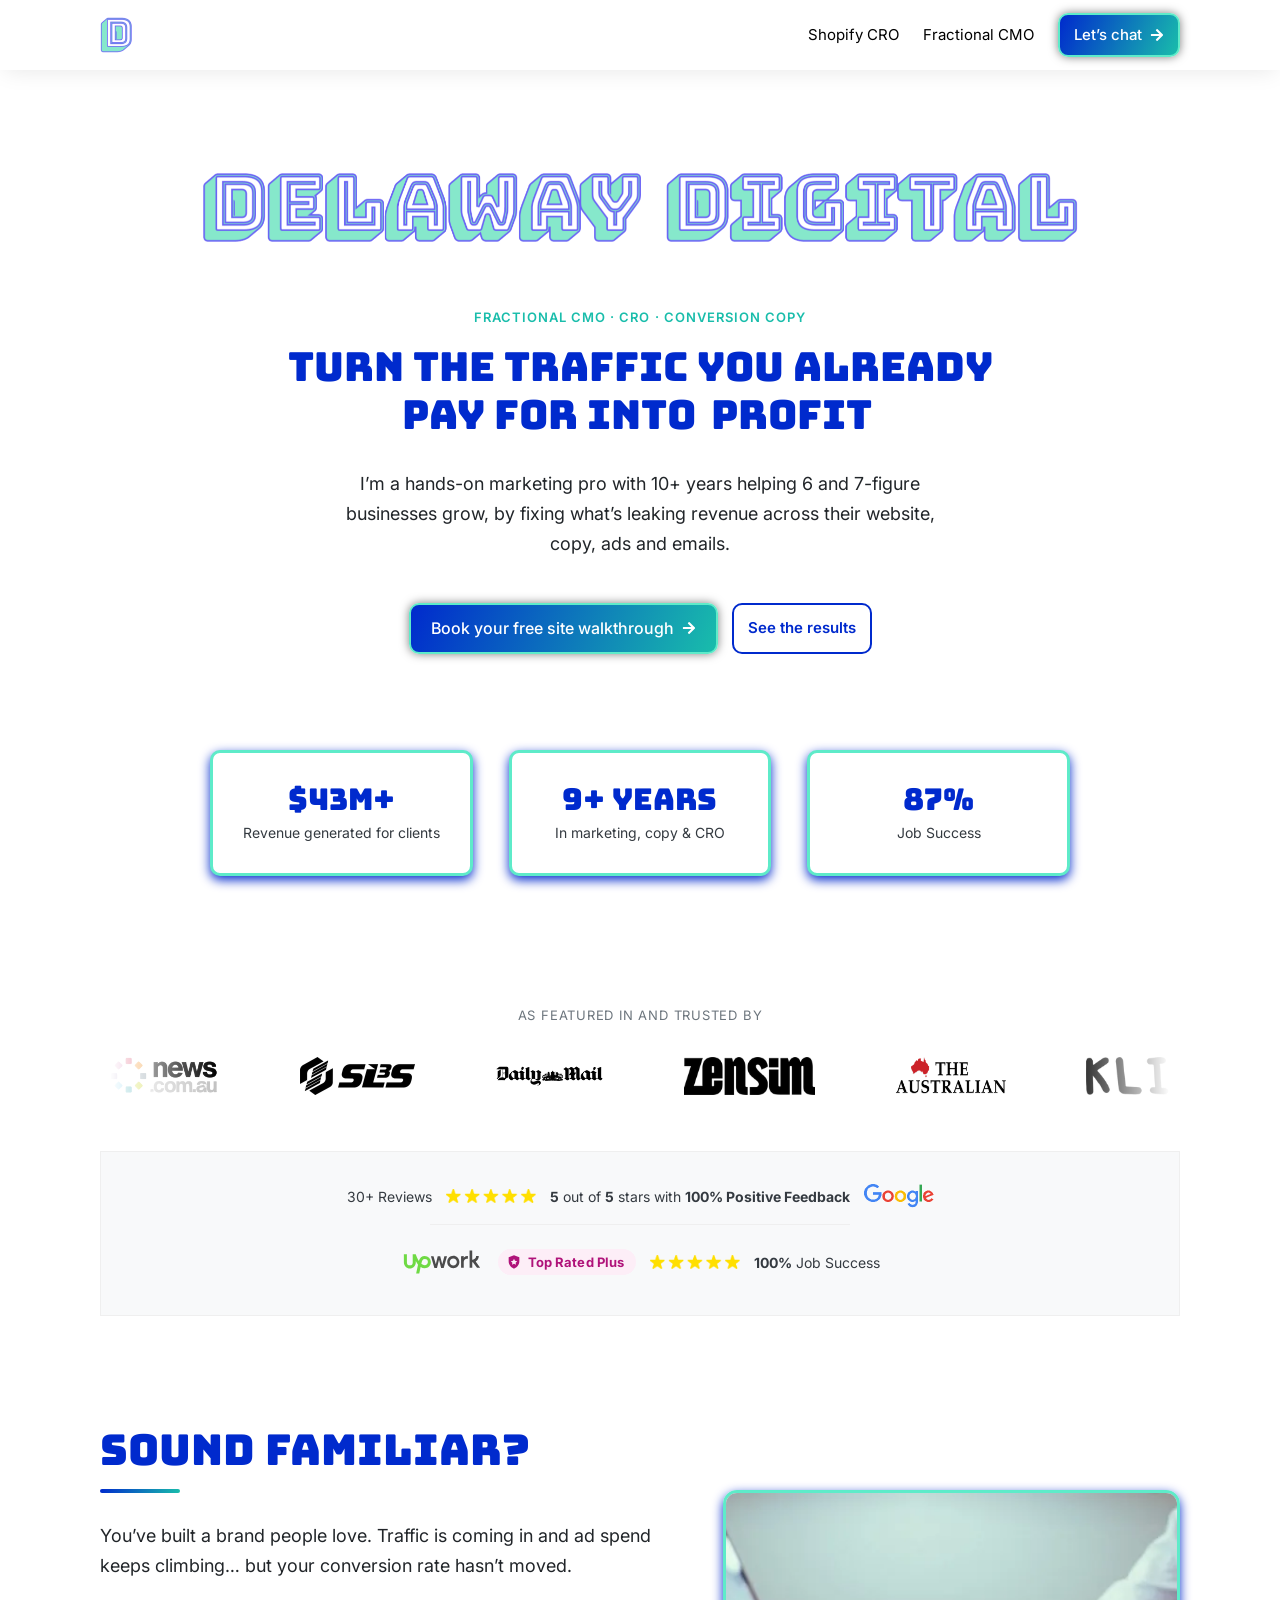
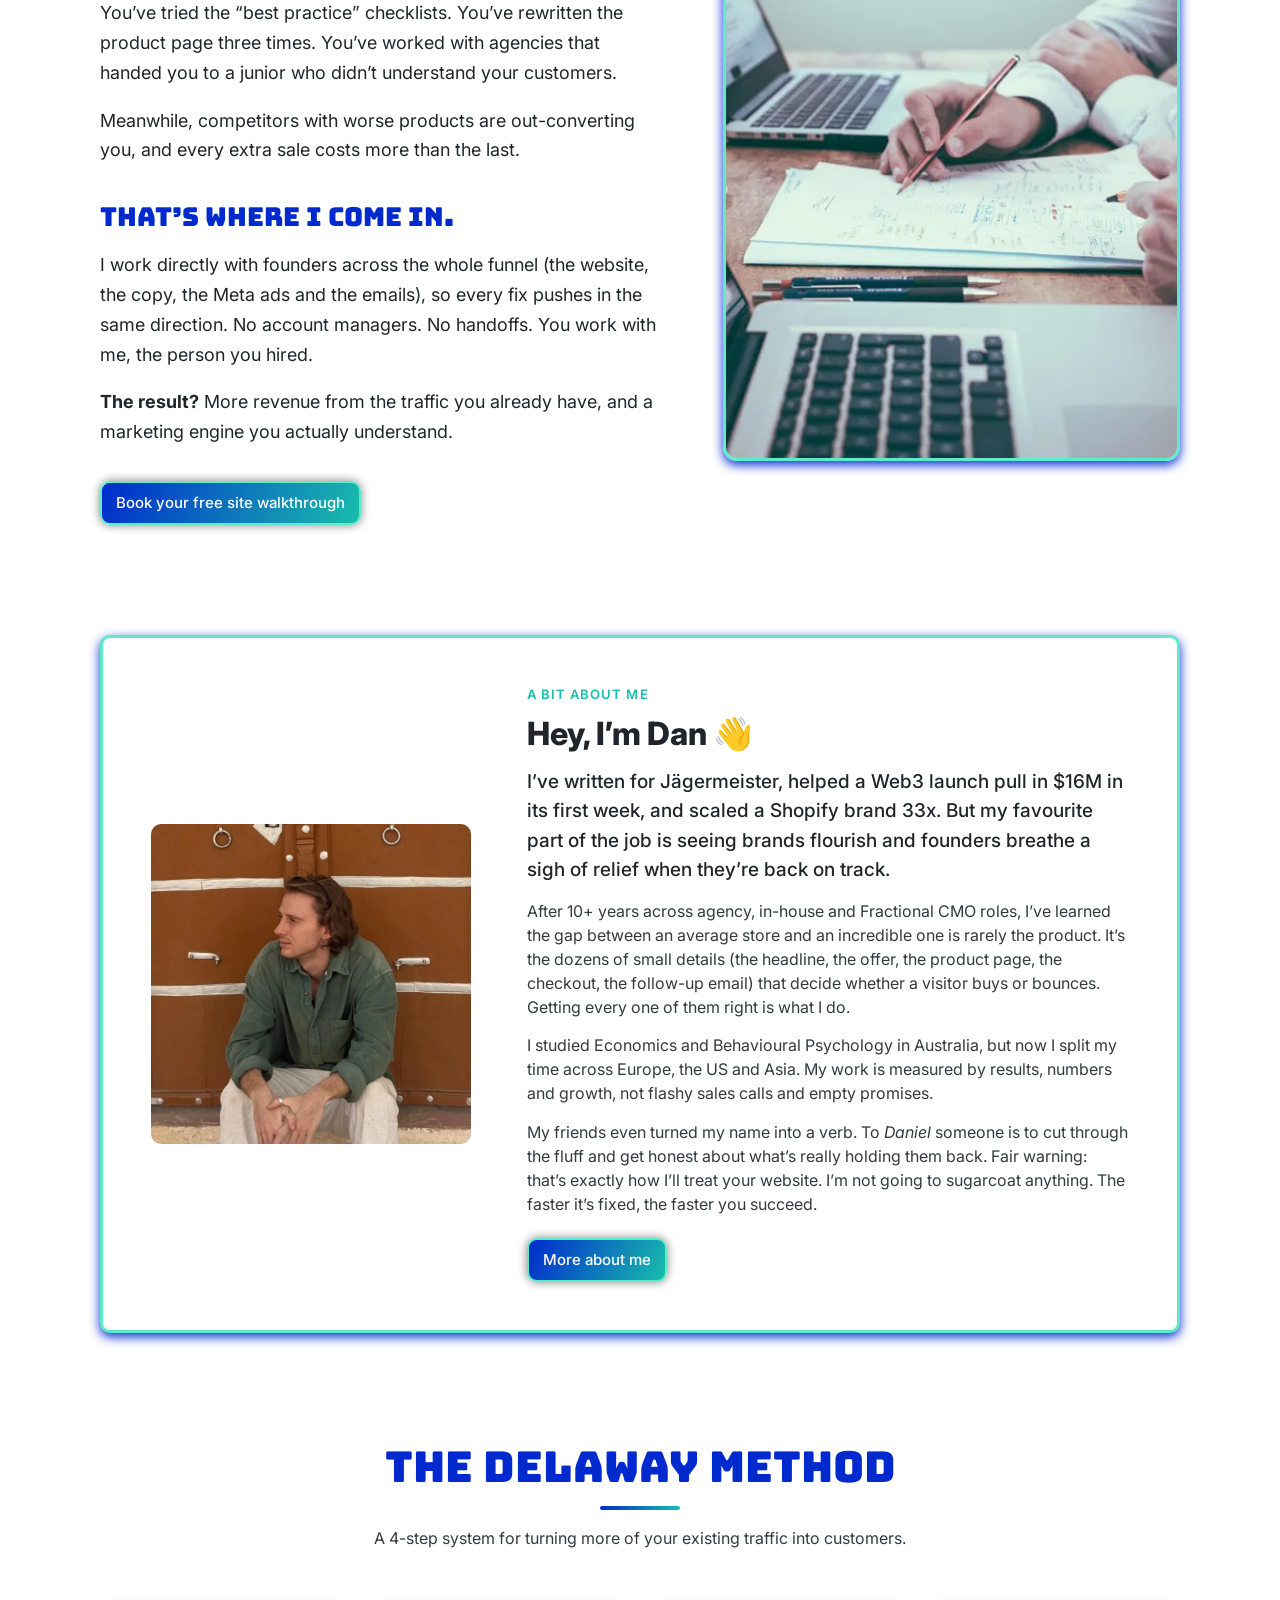
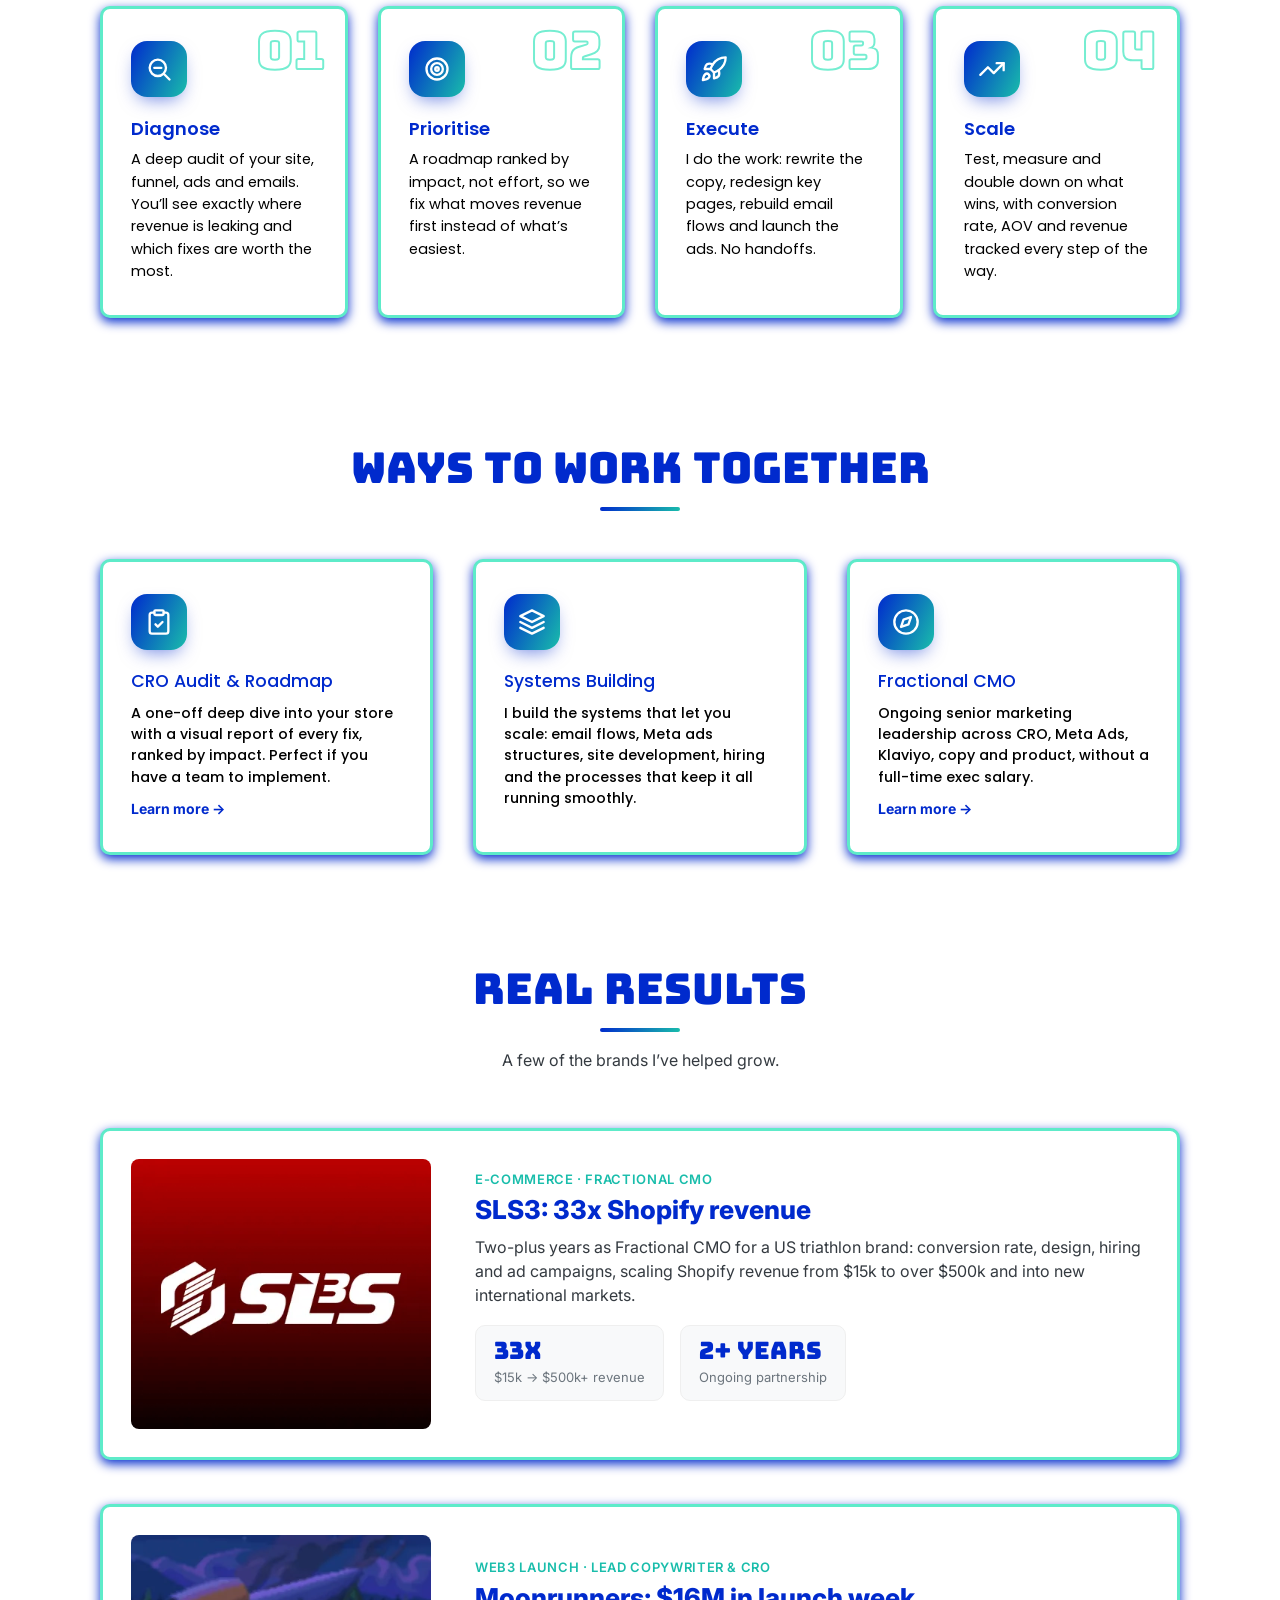
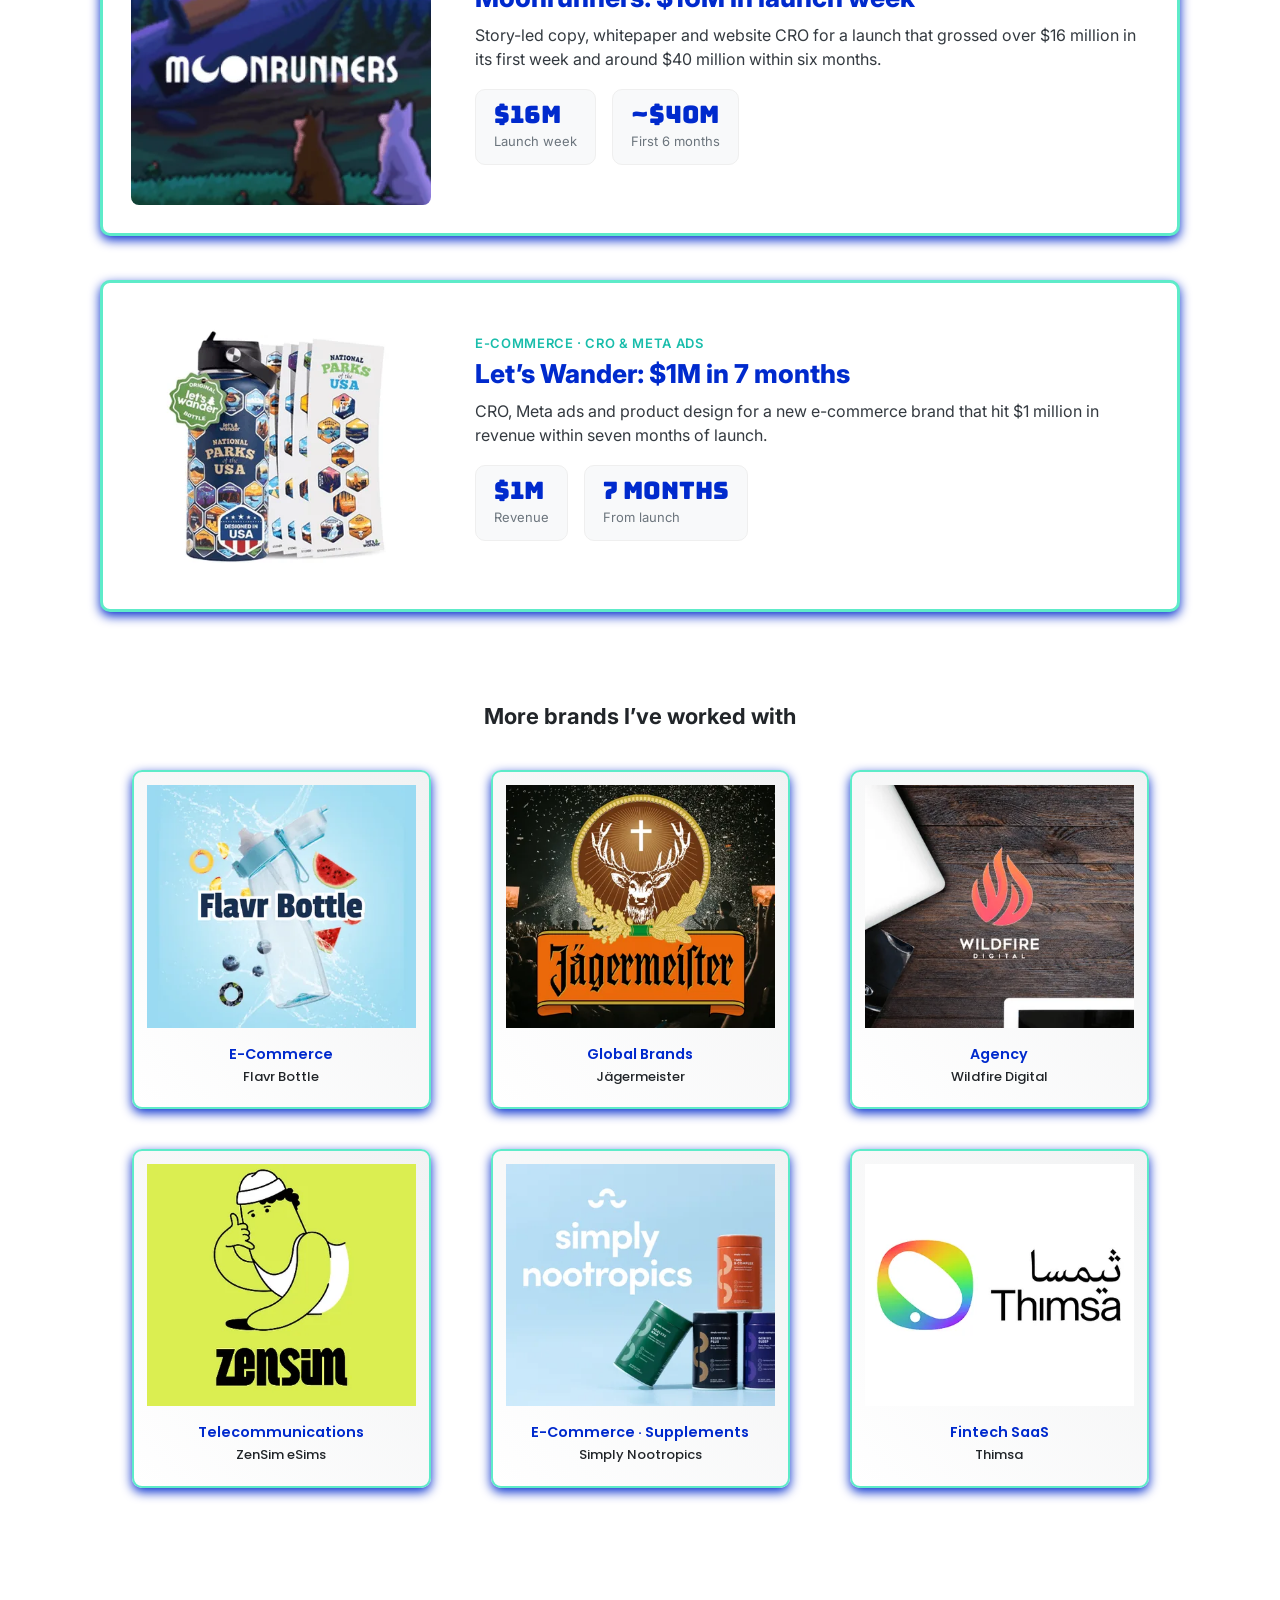
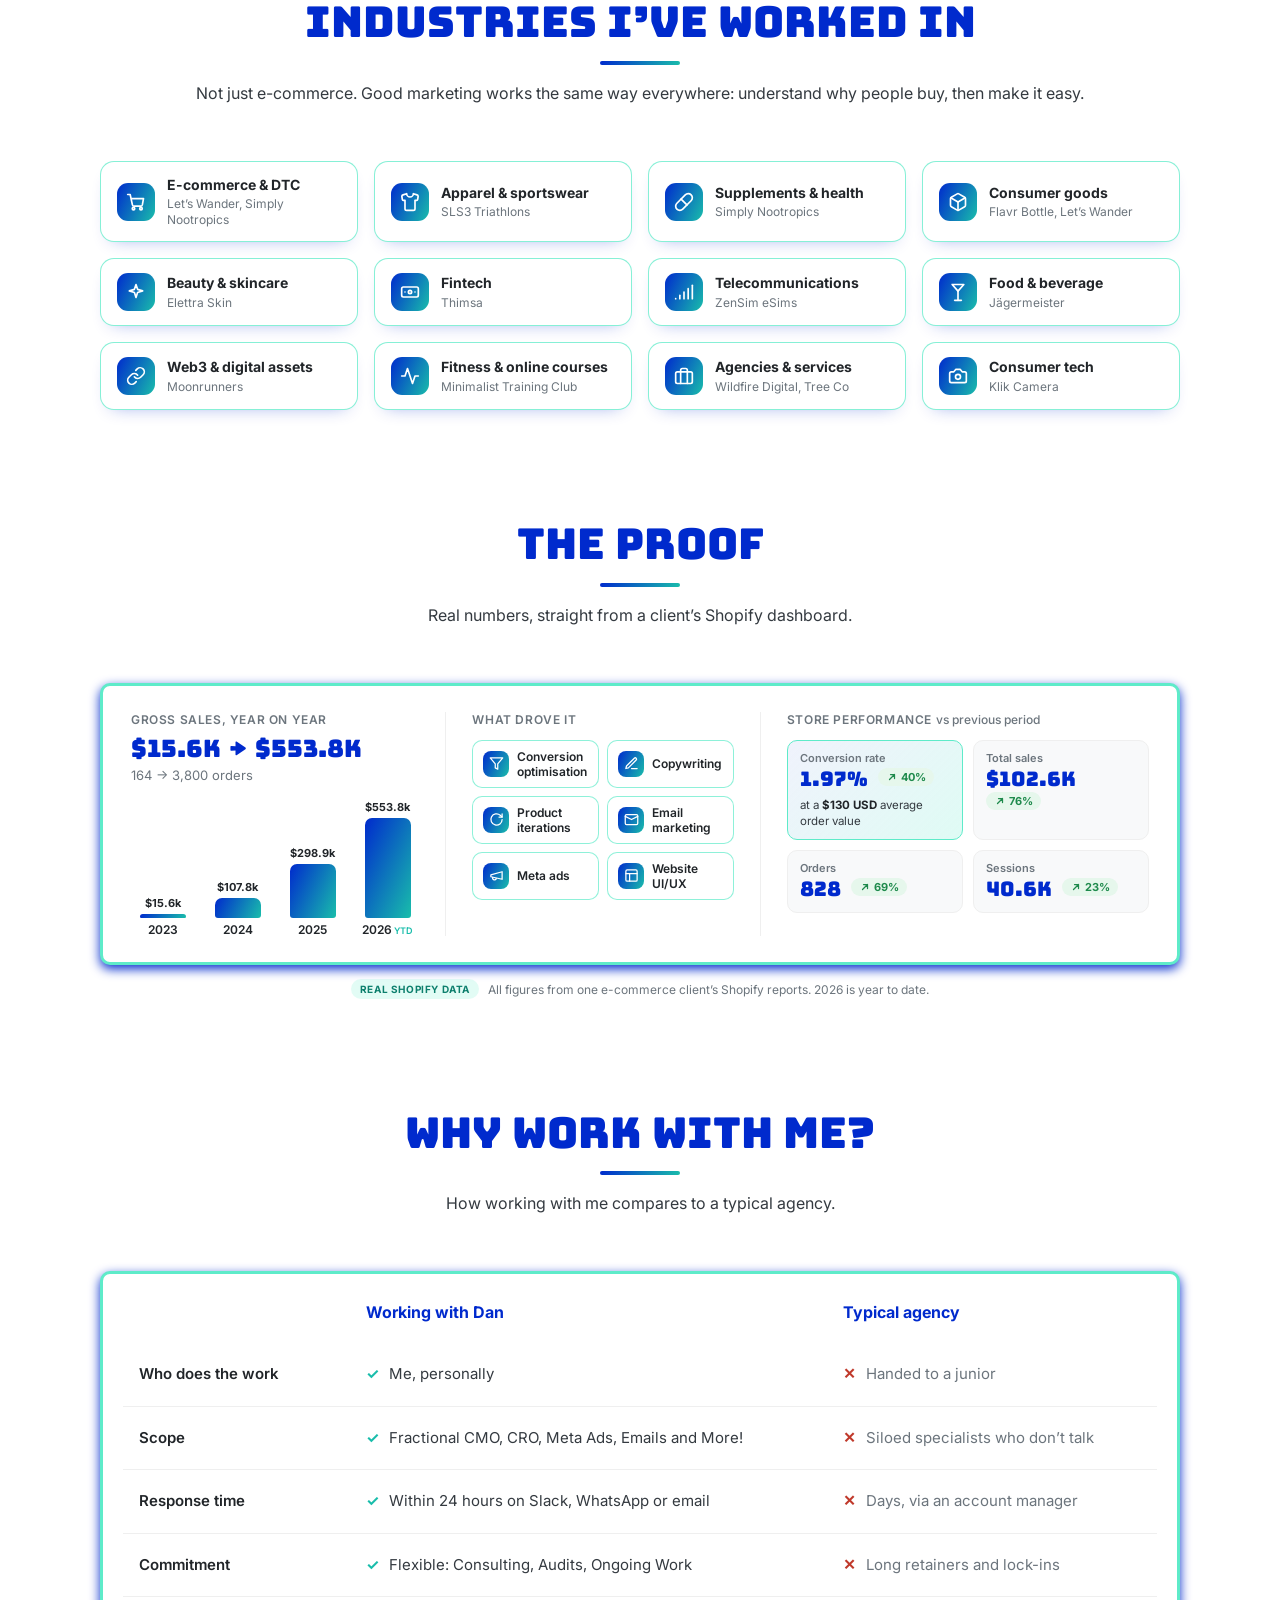
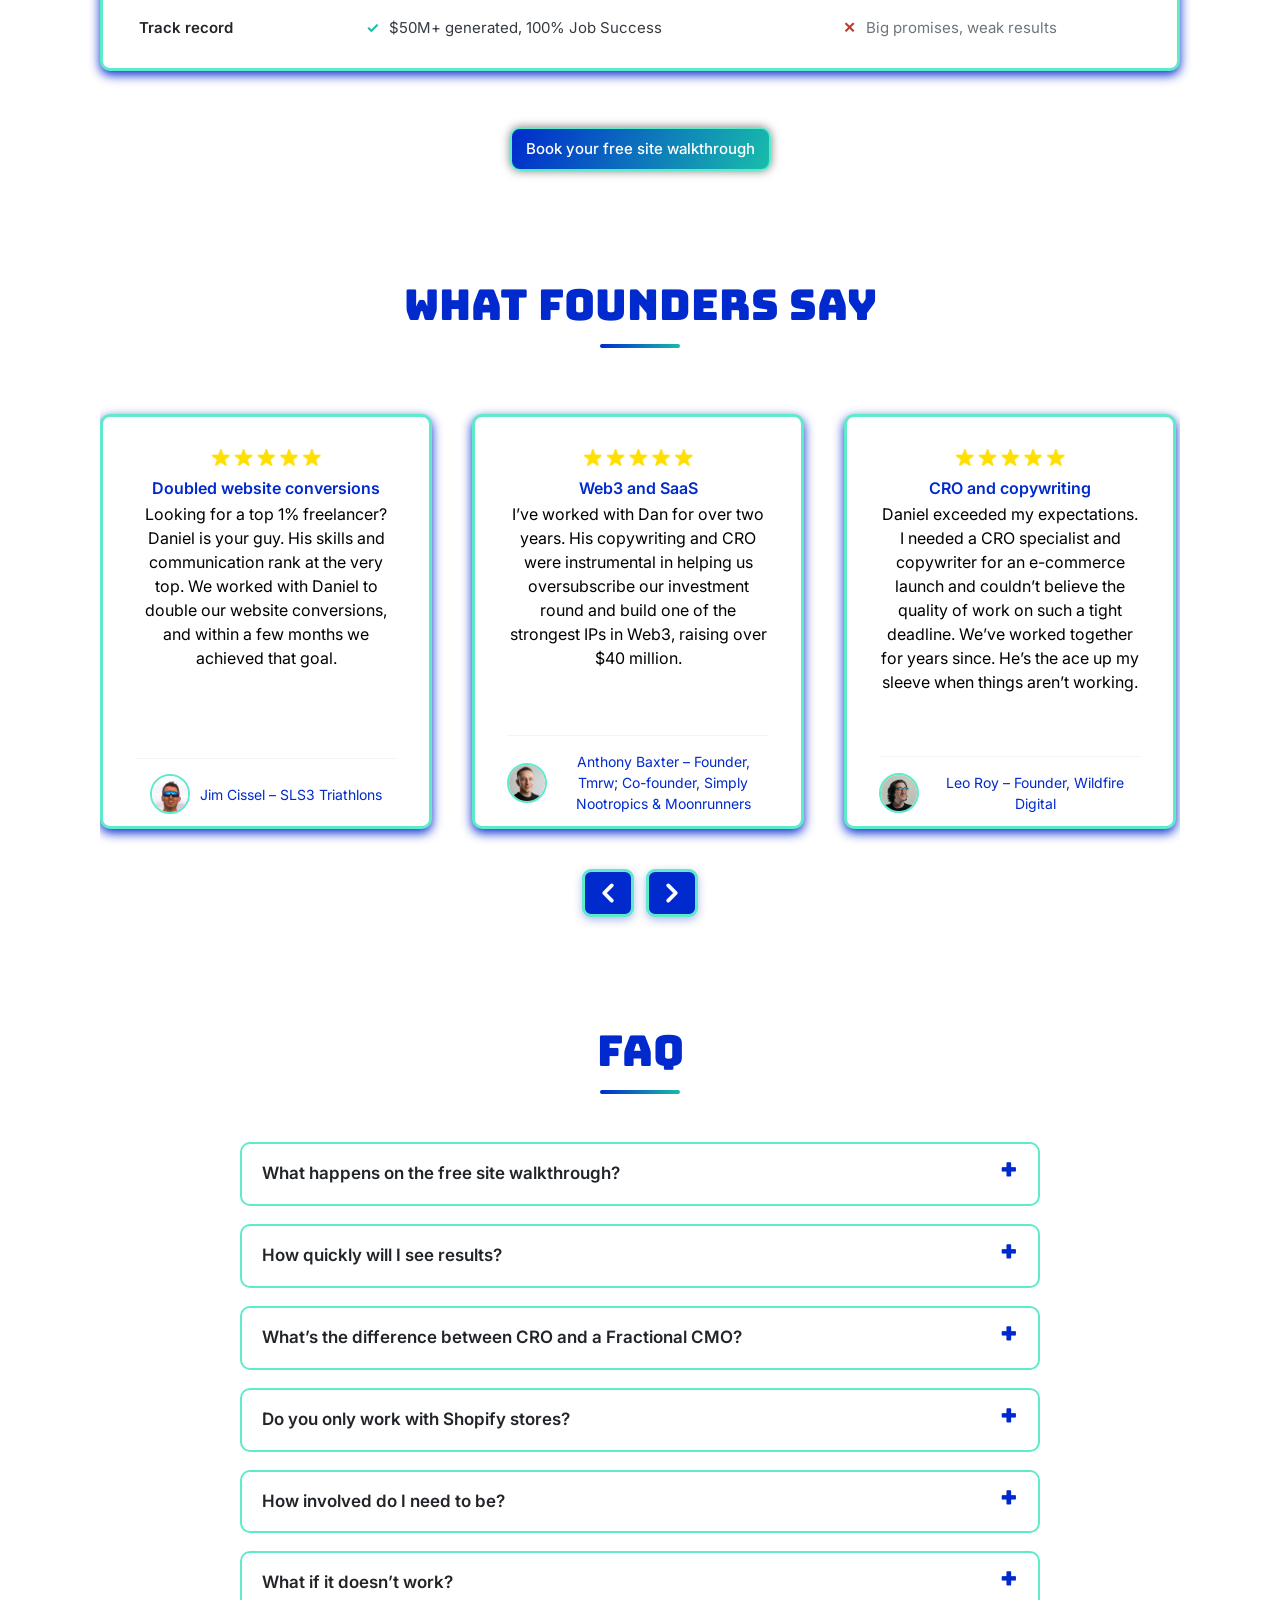
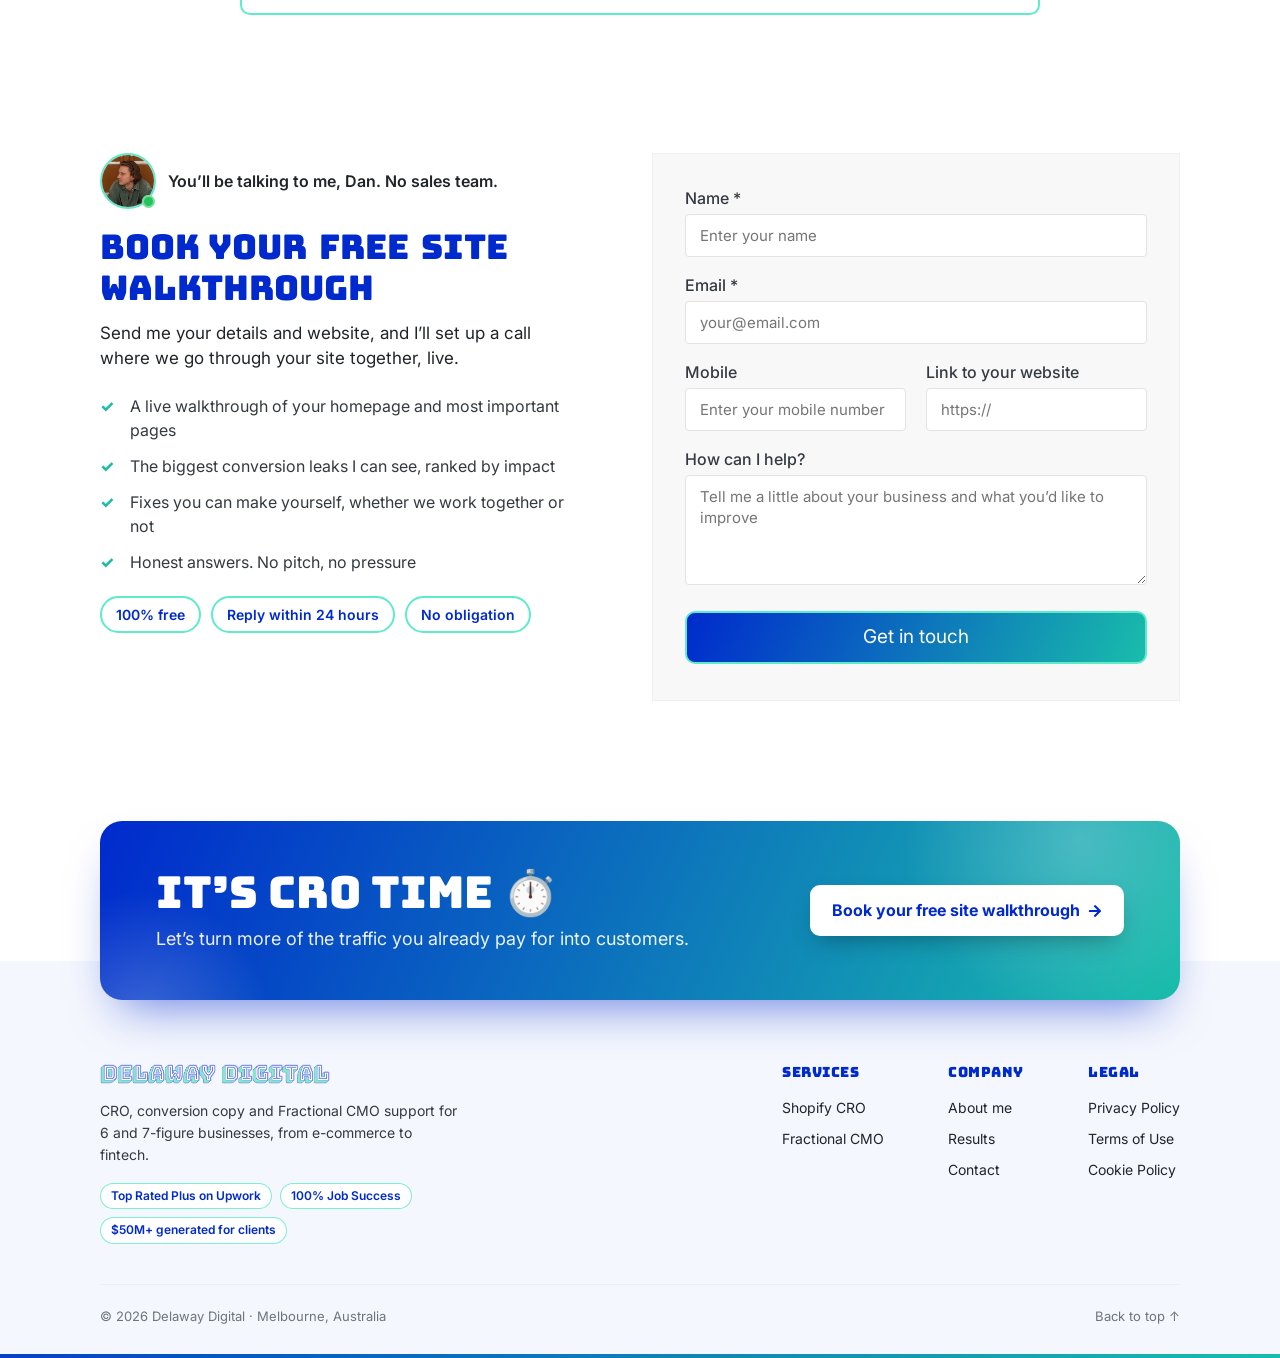
==== commit 579f6a9a: "Add Mike Pearman testimonial" ====
--- a/index.html
+++ b/index.html
@@ -562,6 +562,12 @@
             <blockquote>Daniel is one of the best freelancers I have ever worked with in any category. Unlike many CRO specialists, he gives you the answers for what to implement instead of just diagnosing the problems. He’s a 10-star freelancer and I look forward to working with him for a long time.</blockquote>
             <figcaption class="with-avatar"><img src="/assets/testimonial-joachim-wernersson.png" alt="Joachim Wernersson" width="40" height="40" loading="lazy"><span>Joachim Wernersson – Serial entrepreneur &amp; host, Vi är överallt podcast</span></figcaption>
           </figure>
+          <figure class="testimonial glow-card">
+            <img class="stars" src="/assets/rating-5-stars.png" alt="5 out of 5 stars" width="115" height="18">
+            <h3>SaaS website transformation</h3>
+            <blockquote>What Daniel did for my website is comparable to what da Vinci did to a slab of marble. He was the consummate professional, very efficient and a pleasure to work with over the course of the project.</blockquote>
+            <figcaption class="with-avatar"><img src="/assets/testimonial-mike-pearman.png" alt="Mike Pearman" width="40" height="40" loading="lazy"><span>Mike Pearman – Shopping &amp; logistics SaaS</span></figcaption>
+          </figure>
           </div>
           <div class="carousel-controls">
             <button class="carousel-button carousel-prev" type="button" aria-label="Previous testimonial">
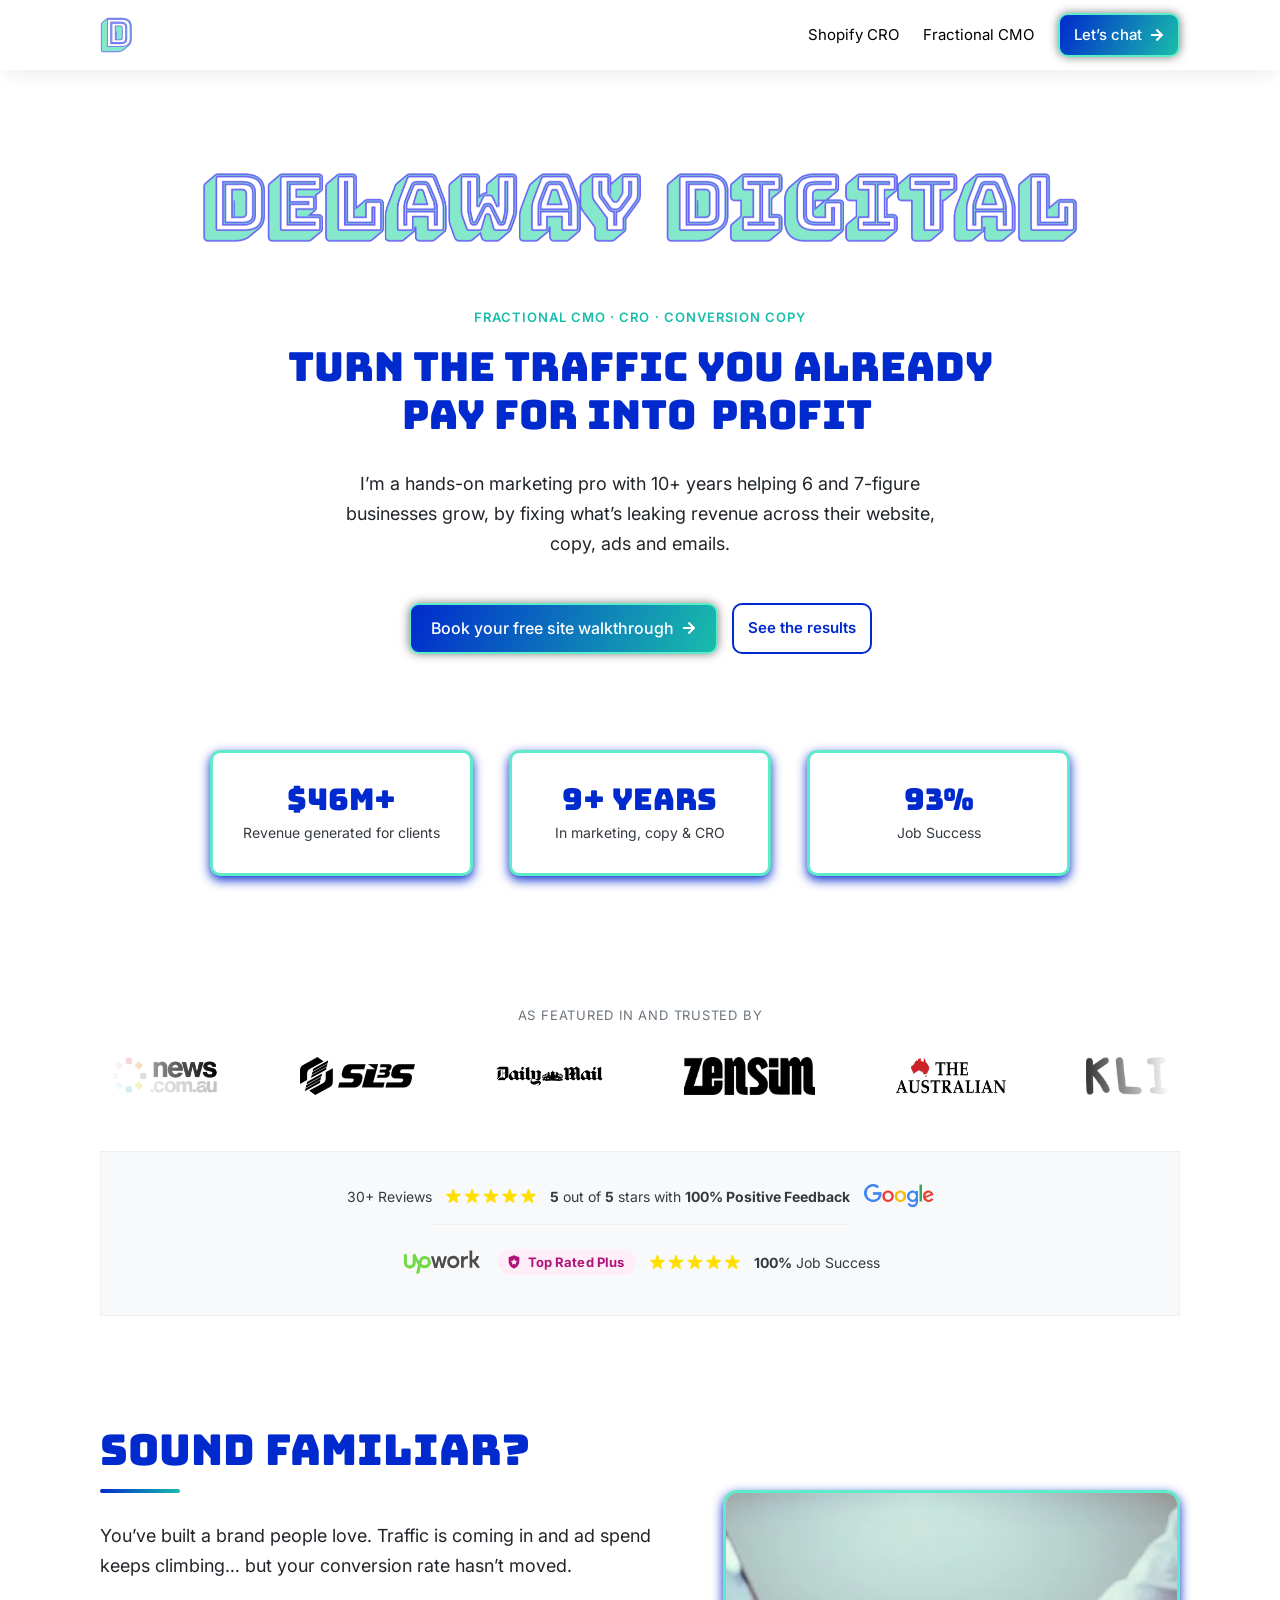
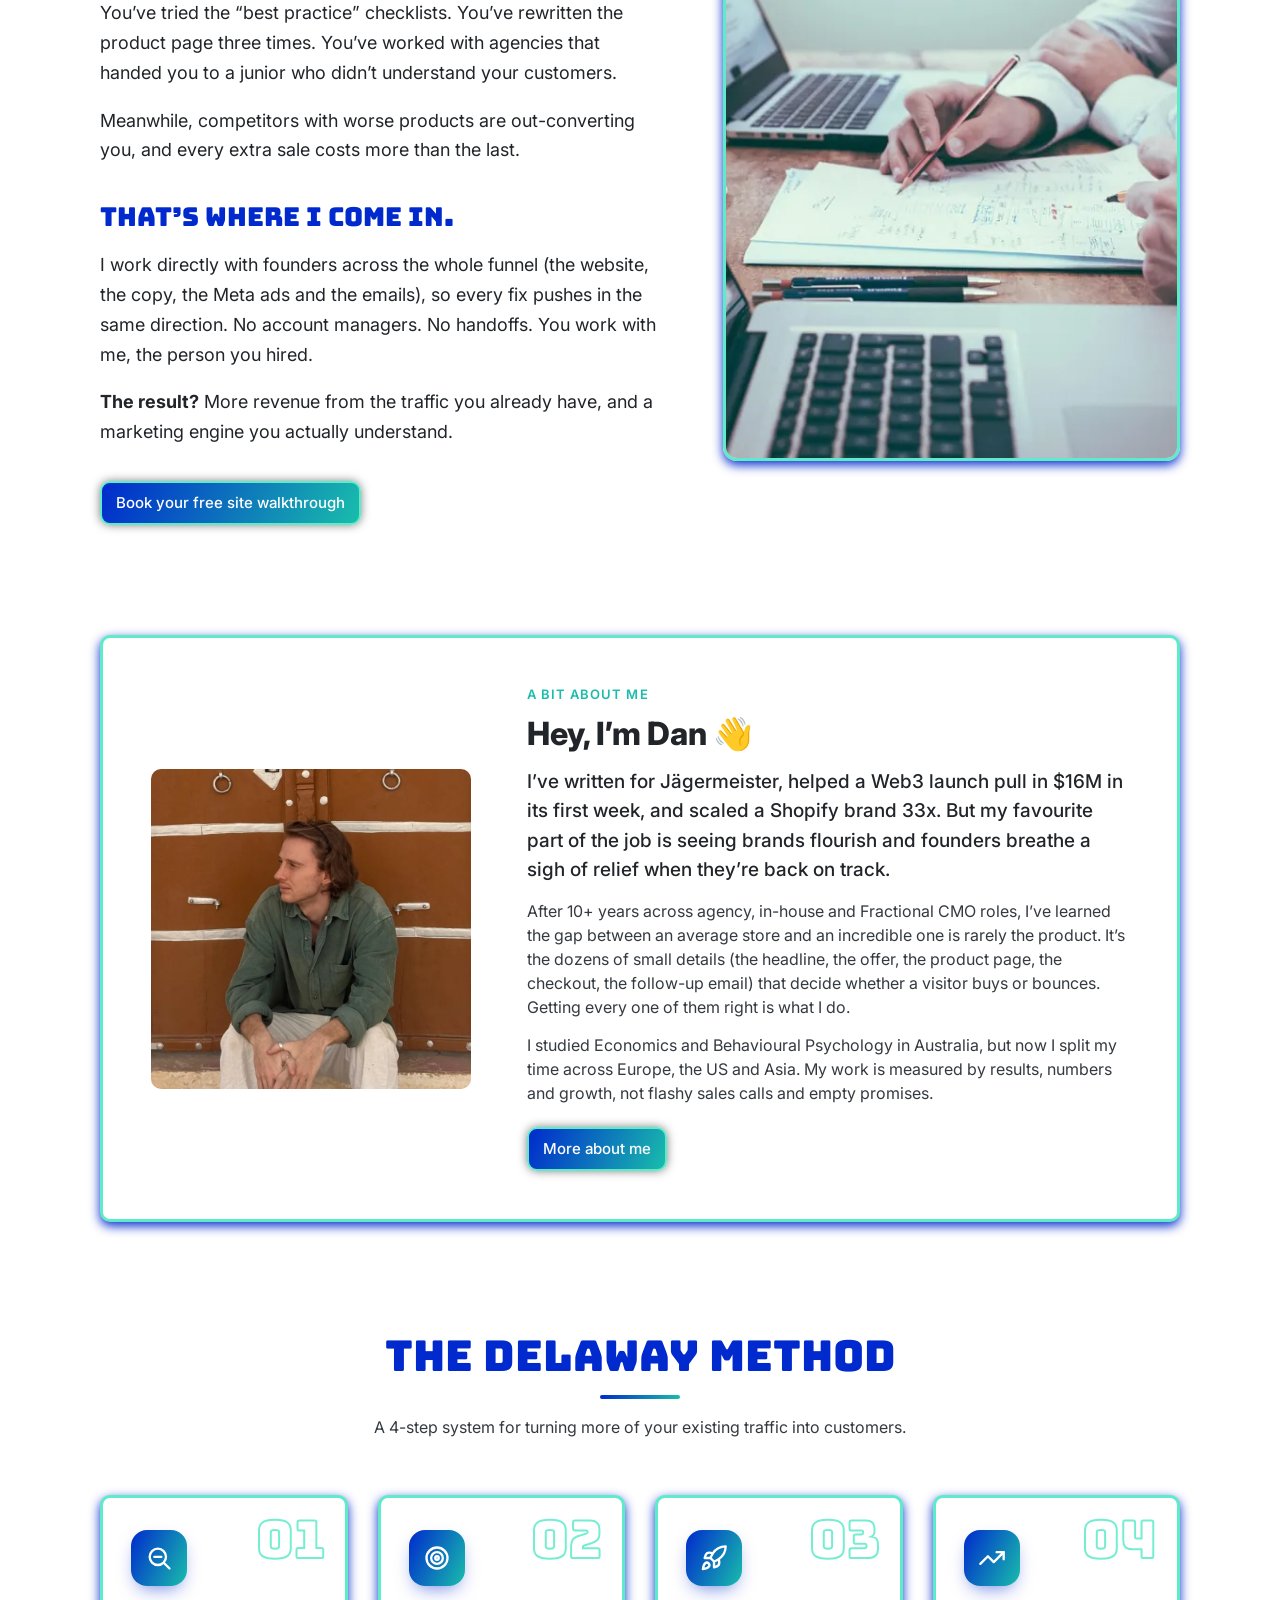
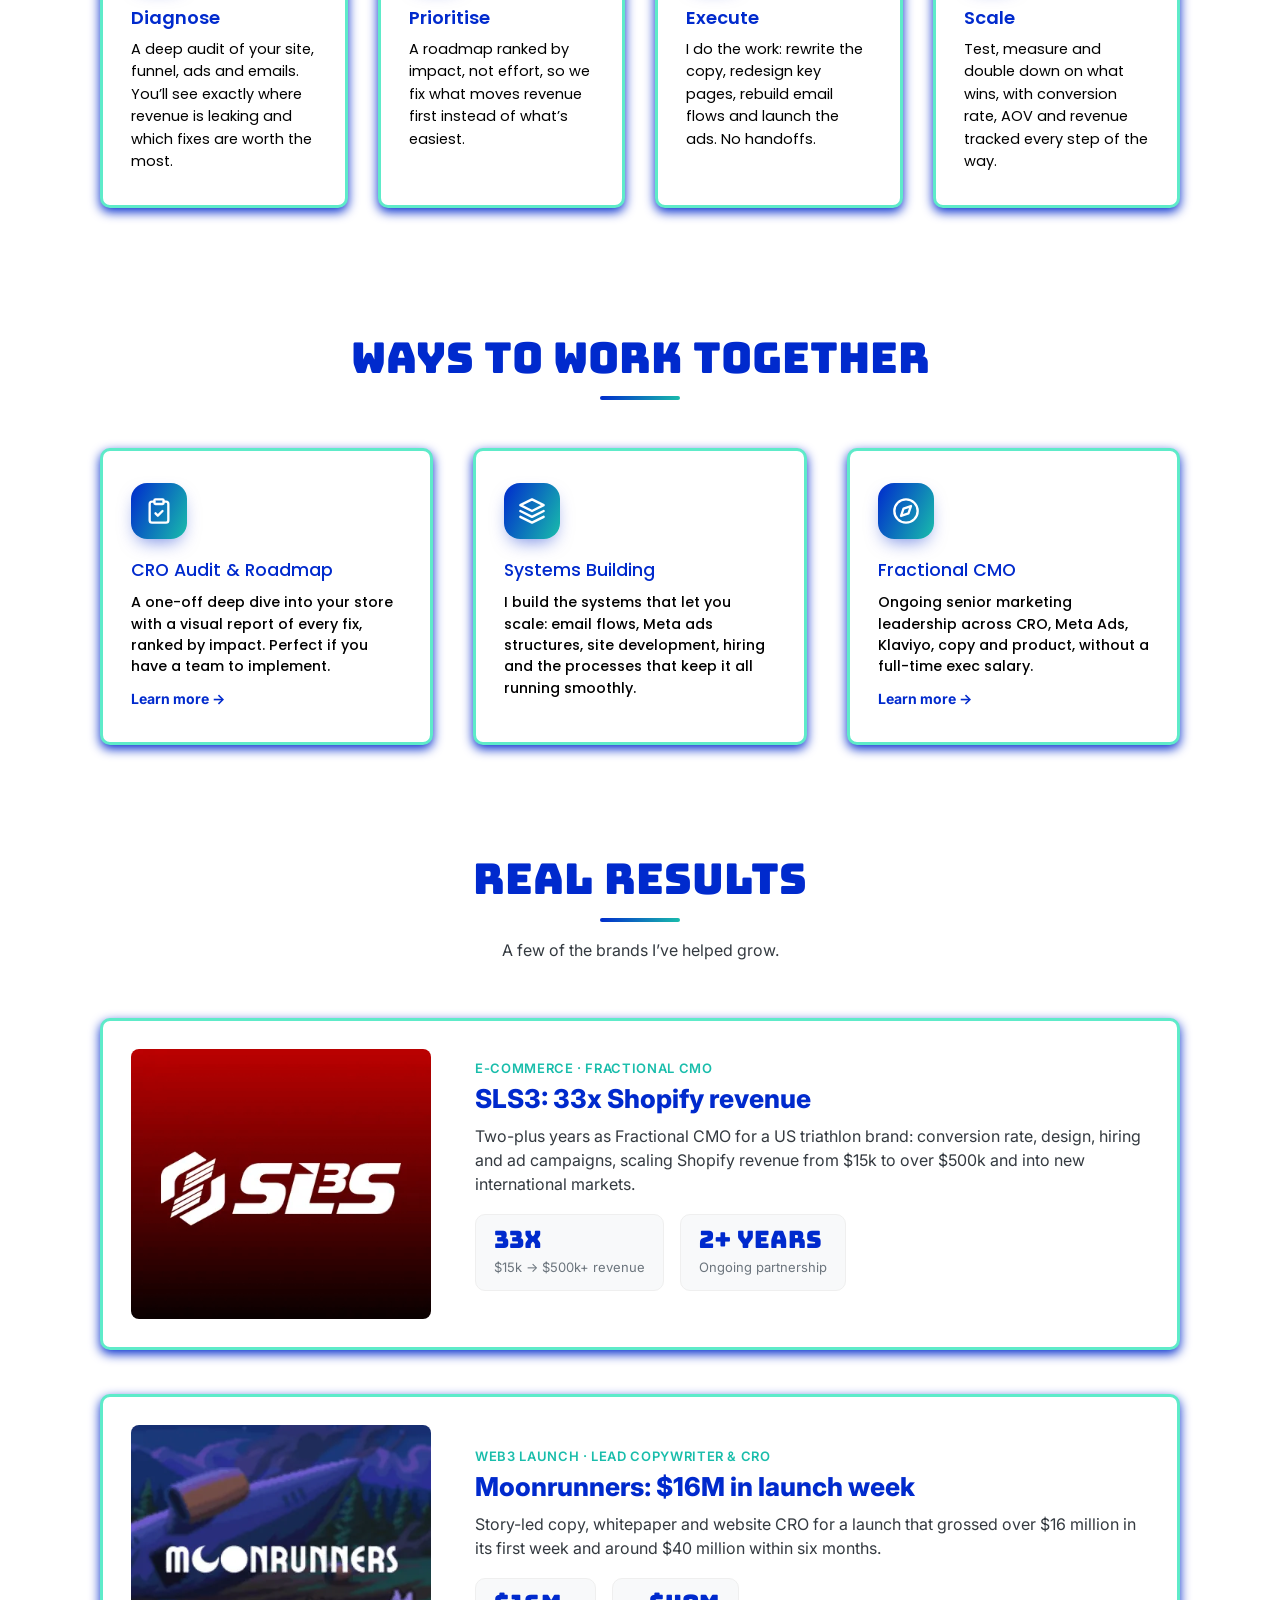
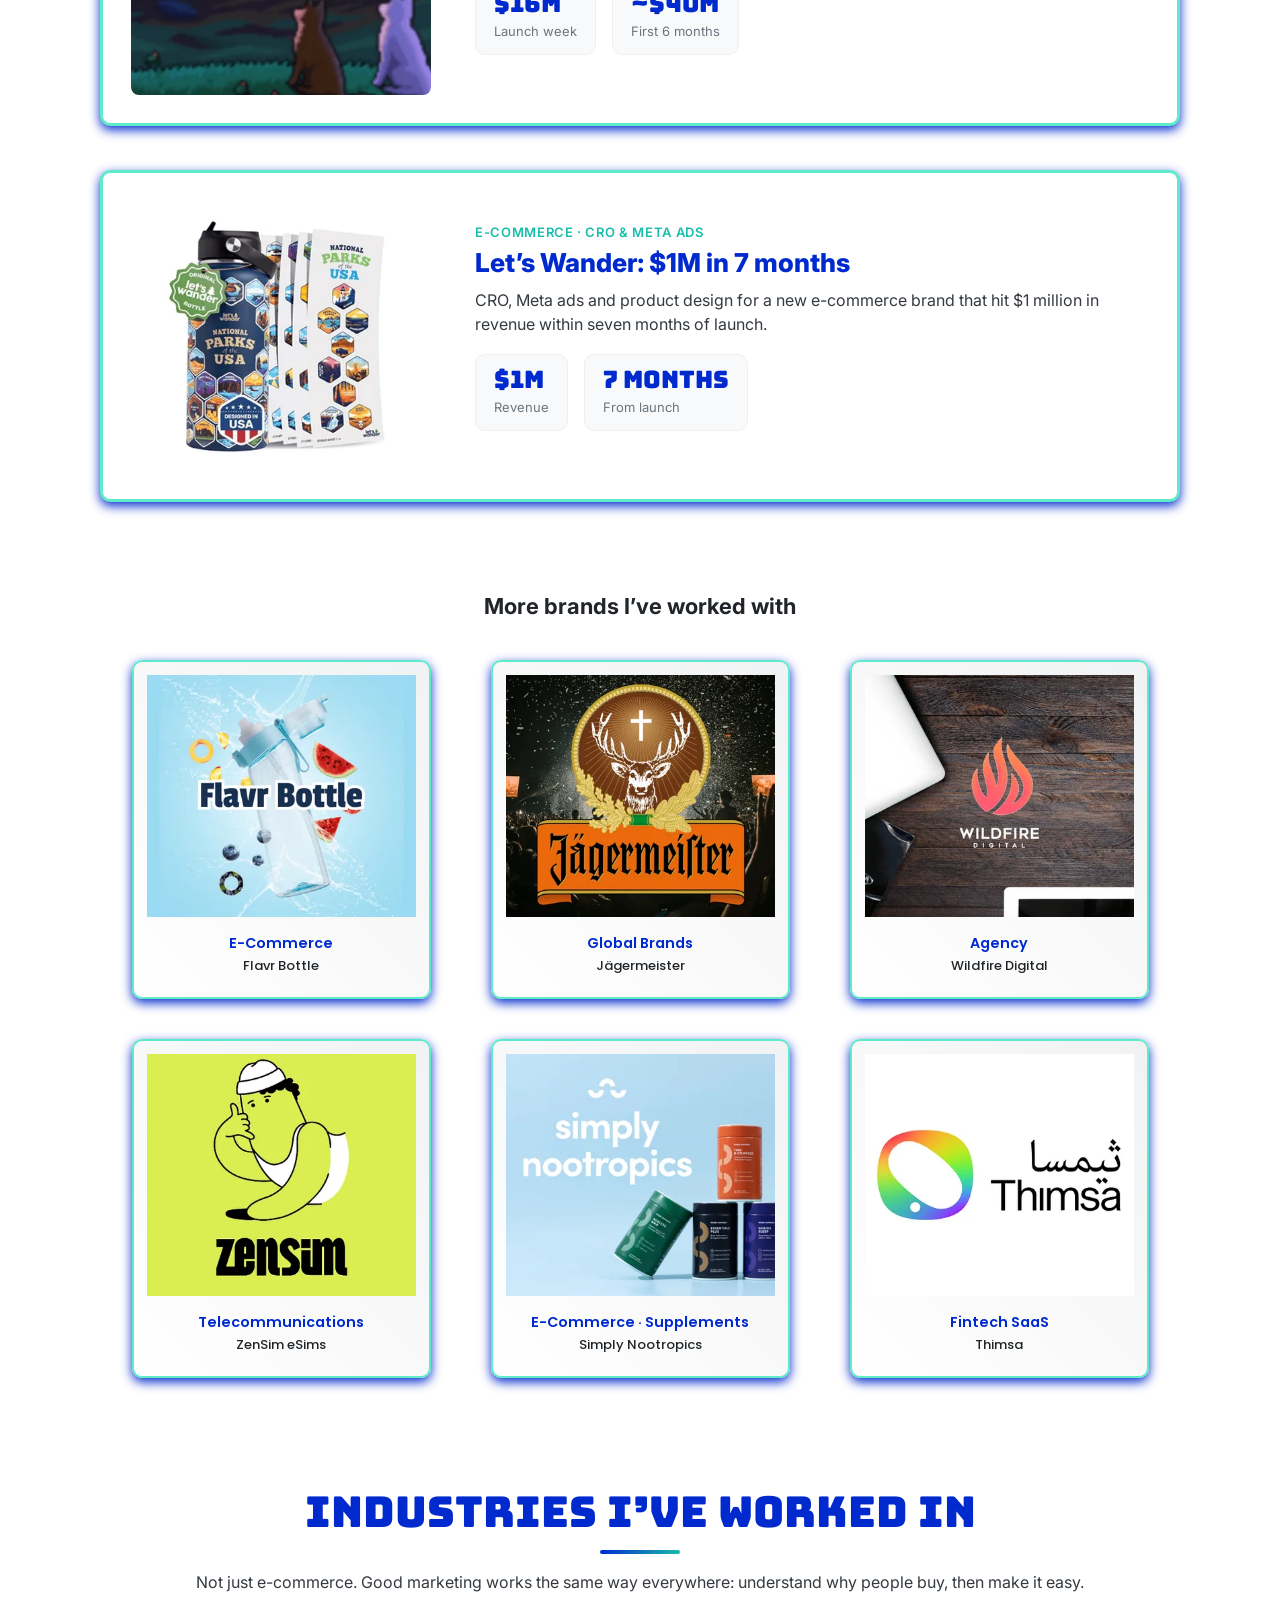
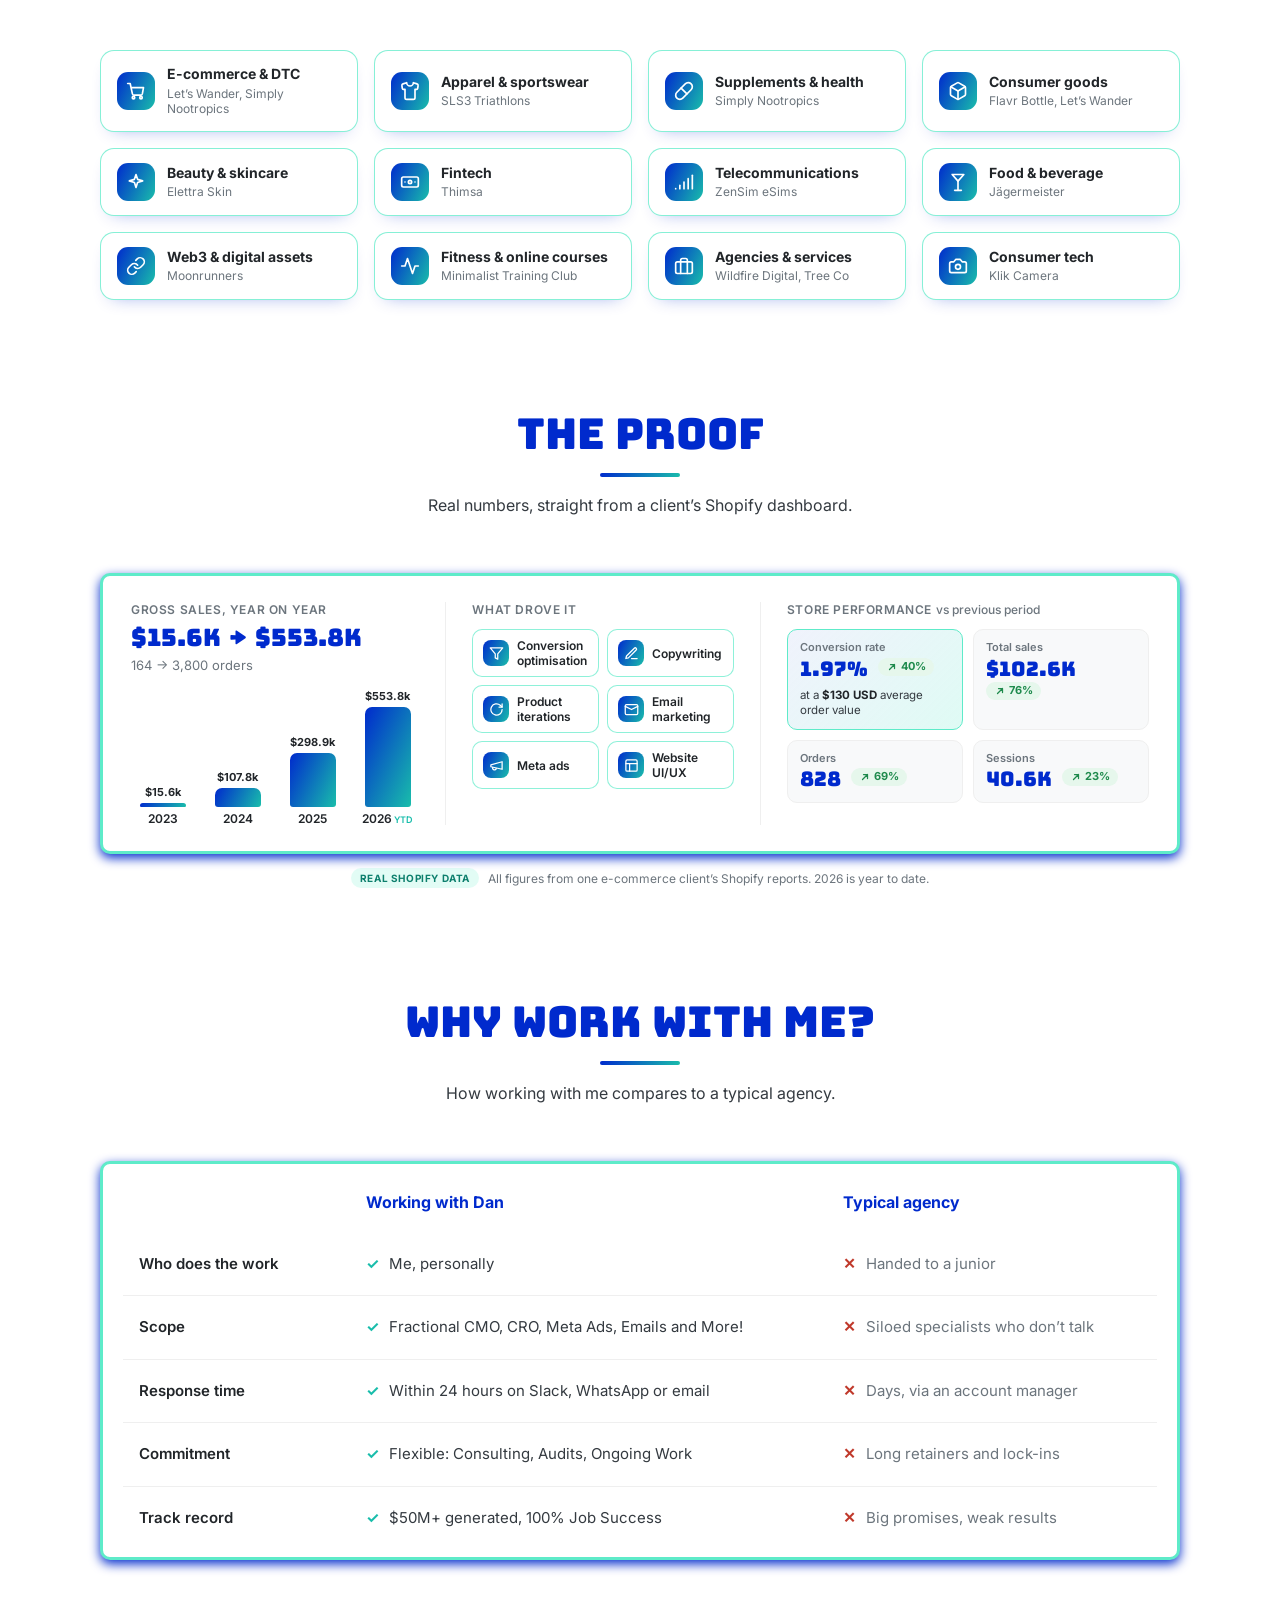
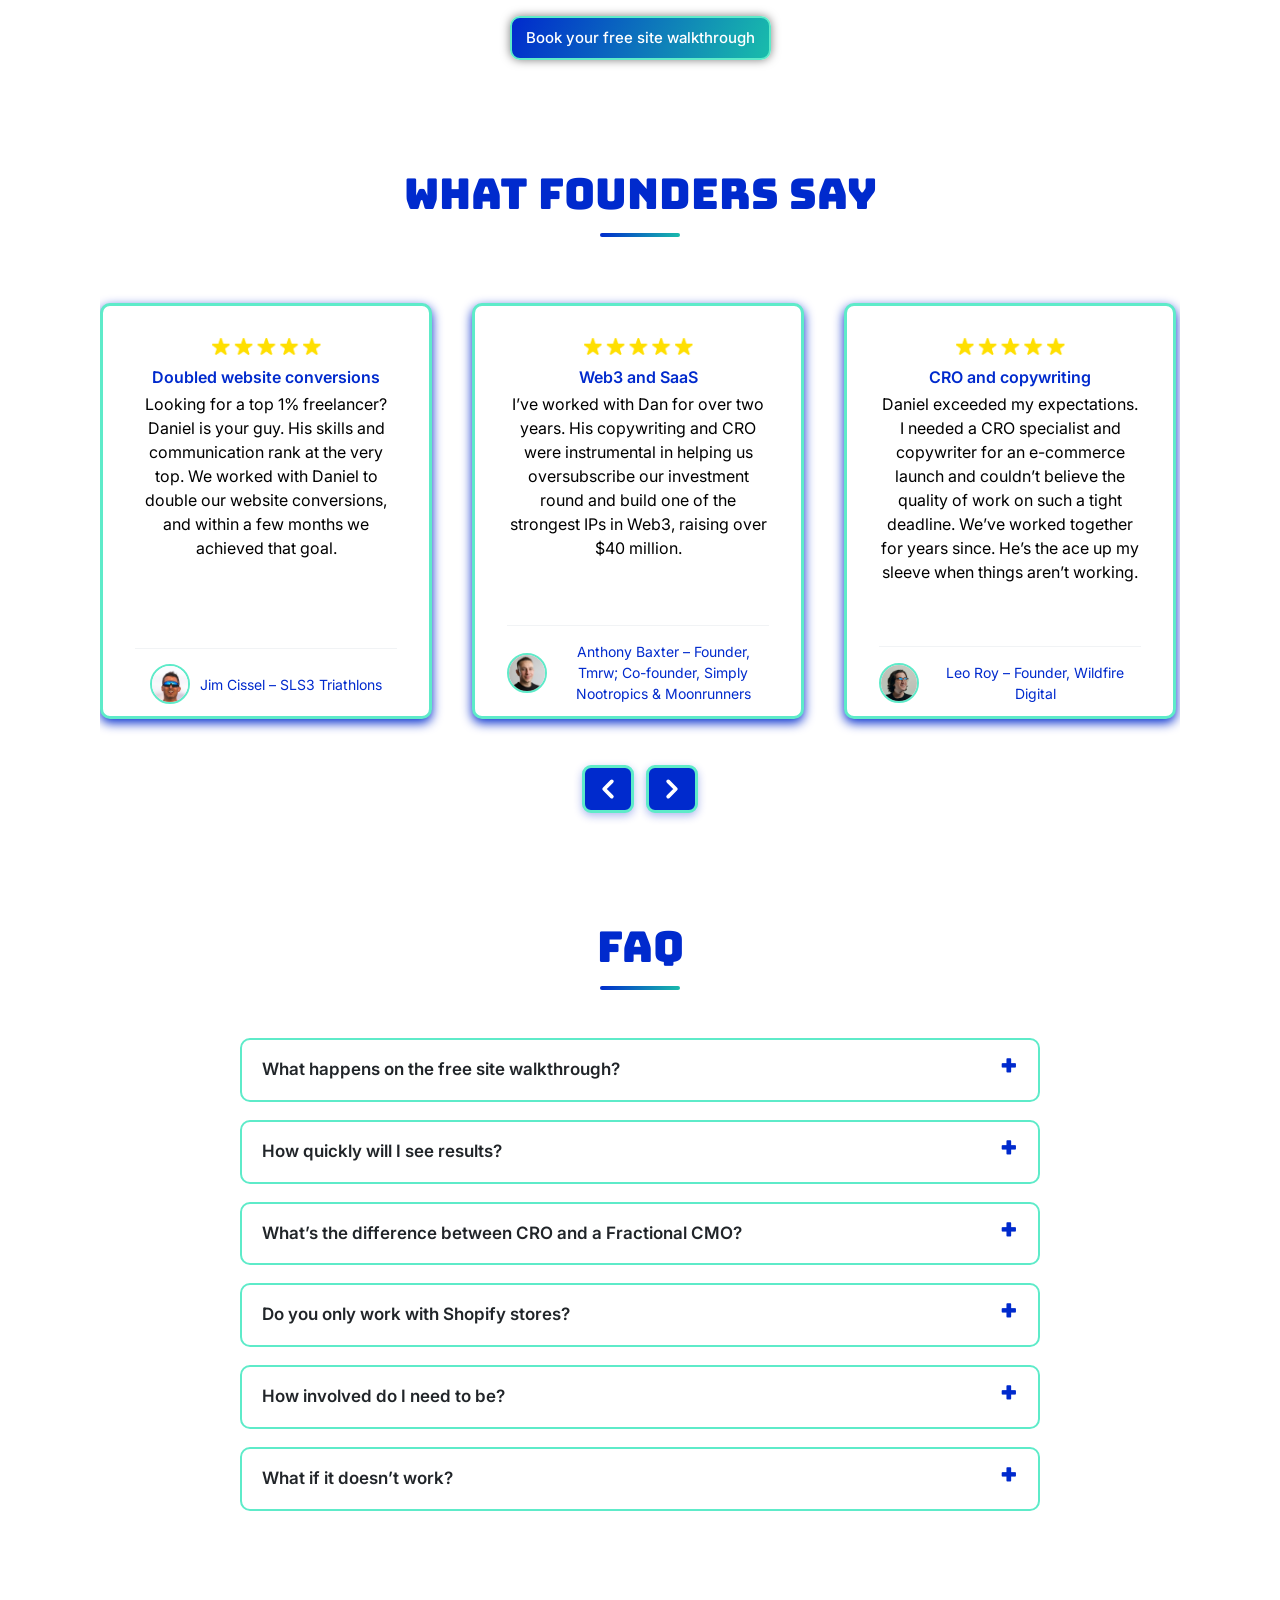
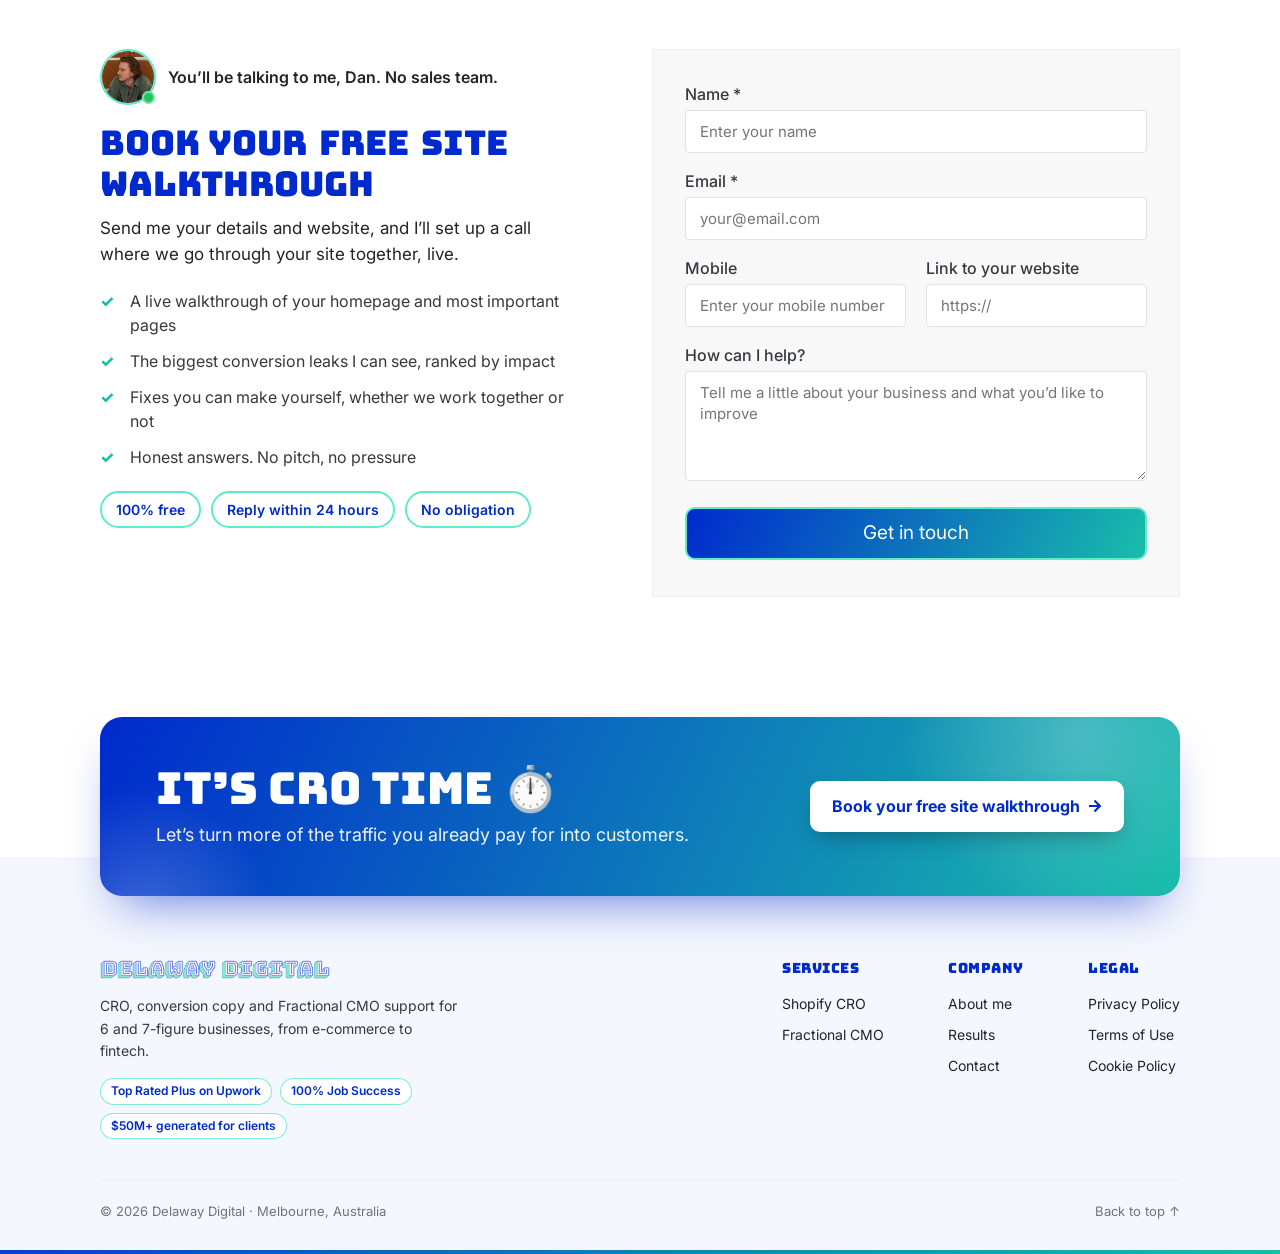
==== commit c3429d26: "Fix testimonial glow spacing and trim intro" ====
--- a/index.html
+++ b/index.html
@@ -37,7 +37,7 @@
   <link rel="preconnect" href="https://fonts.googleapis.com">
   <link rel="preconnect" href="https://fonts.gstatic.com" crossorigin>
   <link rel="stylesheet" href="https://fonts.googleapis.com/css2?family=Bungee&family=Inter:wght@400;500;600;700;800&family=Poppins:wght@400;500;600&display=swap">
-  <link rel="stylesheet" href="/styles.css?v=20261007-6">
+  <link rel="stylesheet" href="/styles.css?v=20261007-7">
   <!-- Google tag (gtag.js): Google Ads AW-18464958375 -->
   <script async src="https://www.googletagmanager.com/gtag/js?id=AW-18464958375"></script>
   <script>
@@ -172,7 +172,6 @@
           <p class="intro-lead">I’ve written for Jägermeister, helped a Web3 launch pull in $16M in its first week, and scaled a Shopify brand 33x. But my favourite part of the job is seeing brands flourish and founders breathe a sigh of relief when they’re back on track.</p>
           <p>After 10+ years across agency, in-house and Fractional CMO roles, I’ve learned the gap between an average store and an incredible one is rarely the product. It’s the dozens of small details (the headline, the offer, the product page, the checkout, the follow-up email) that decide whether a visitor buys or bounces. Getting every one of them right is what I do.</p>
           <p>I studied Economics and Behavioural Psychology in Australia, but now I split my time across Europe, the US and Asia. My work is measured by results, numbers and growth, not flashy sales calls and empty promises.</p>
-          <p>My friends even turned my name into a verb. To <em>Daniel</em> someone is to cut through the fluff and get honest about what’s really holding them back. Fair warning: that’s exactly how I’ll treat your website. I’m not going to sugarcoat anything. The faster it’s fixed, the faster you succeed.</p>
           <a class="btn" href="/about/">More about me</a>
         </div>
       </div>
--- a/styles.css
+++ b/styles.css
@@ -395,7 +395,7 @@
 .testimonial-carousel { position: relative; }
 .testimonial-grid {
   display: flex; gap: 30px; overflow-x: auto; scroll-snap-type: x mandatory;
-  scrollbar-width: none; overscroll-behavior-inline: contain; padding: 18px 2px 22px;
+  scrollbar-width: none; overscroll-behavior-inline: contain; padding: 18px 2px 46px;
 }
 .testimonial-grid::-webkit-scrollbar { display: none; }
 .testimonial-grid .testimonial {
@@ -405,7 +405,7 @@
 .testimonial-grid .testimonial .stars { margin-inline: auto; }
 .testimonial-grid .testimonial figcaption.with-avatar { justify-content: center; width: 100%; }
 .carousel-controls {
-  display: flex; align-items: center; justify-content: center; gap: 12px; margin-top: 18px;
+  display: flex; align-items: center; justify-content: center; gap: 12px; margin-top: 0;
 }
 .carousel-button {
   display: grid; place-items: center; width: 52px; height: 48px; padding: 0;
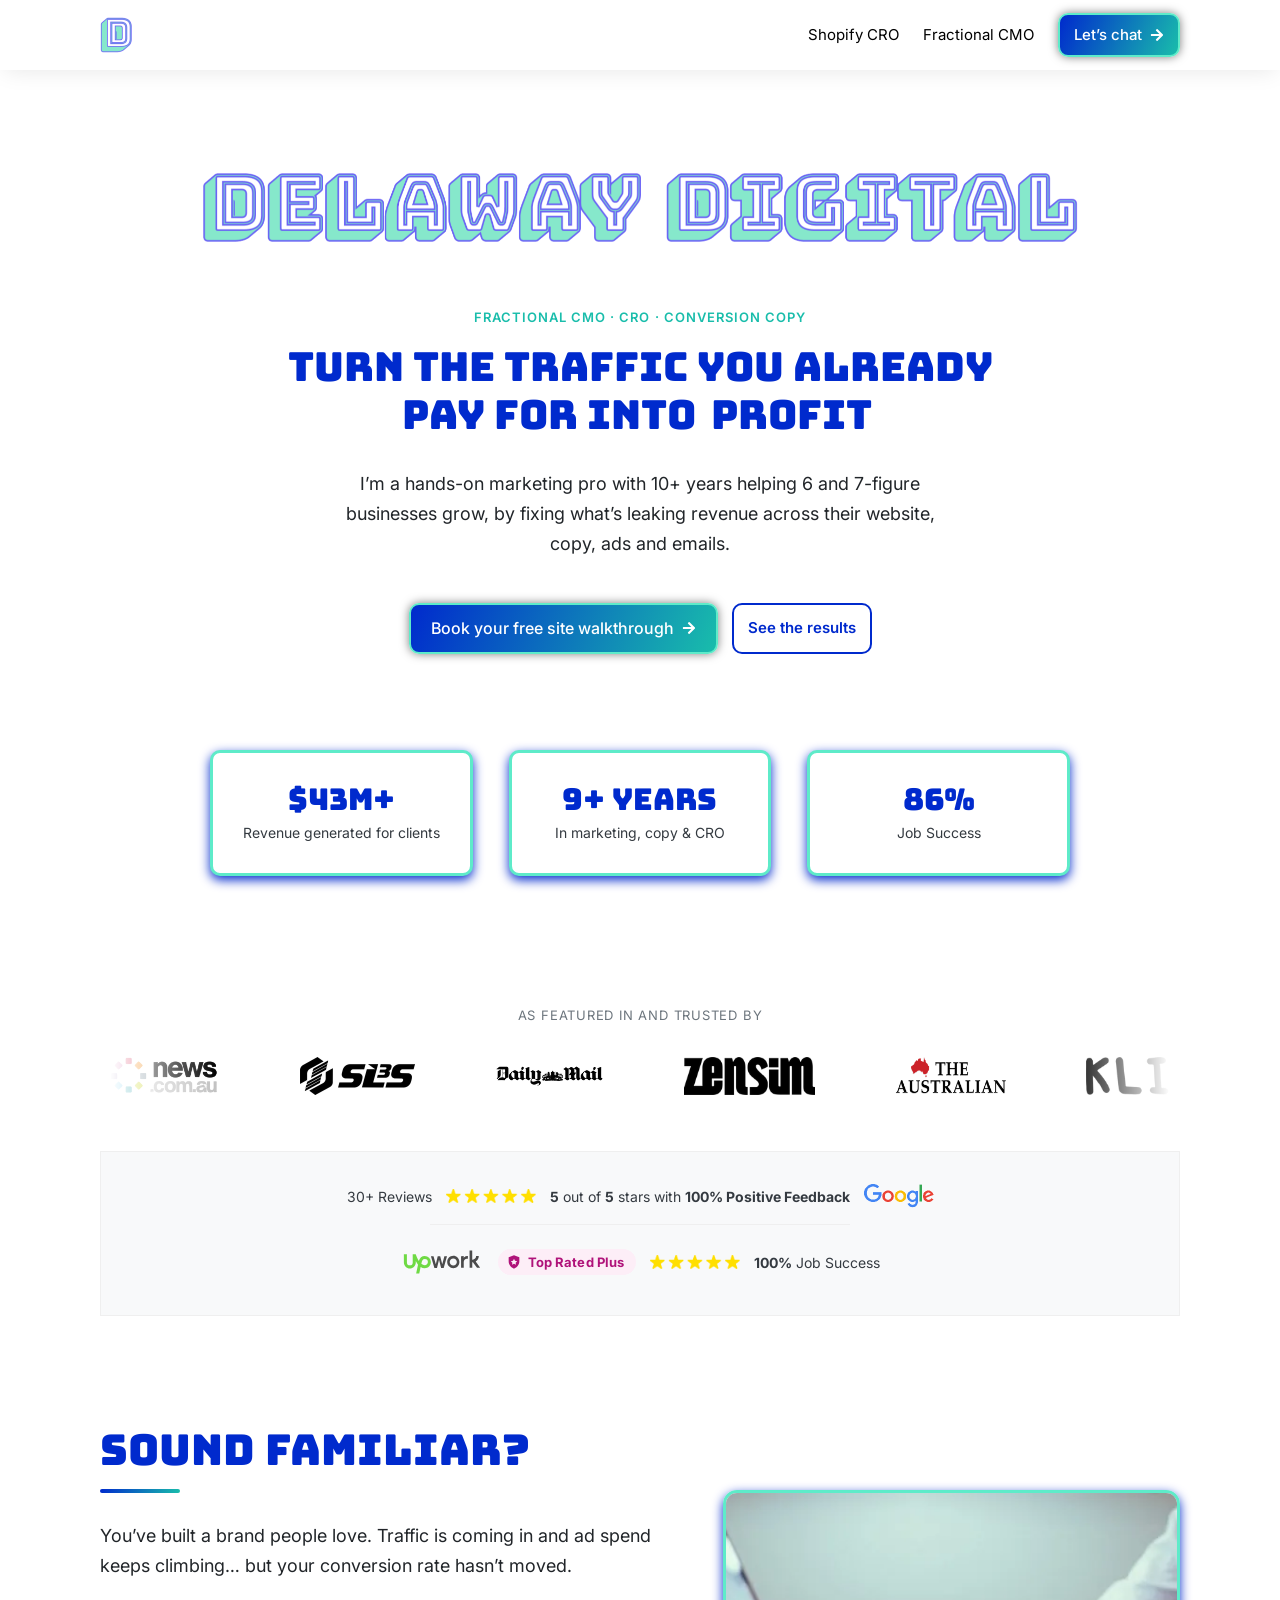
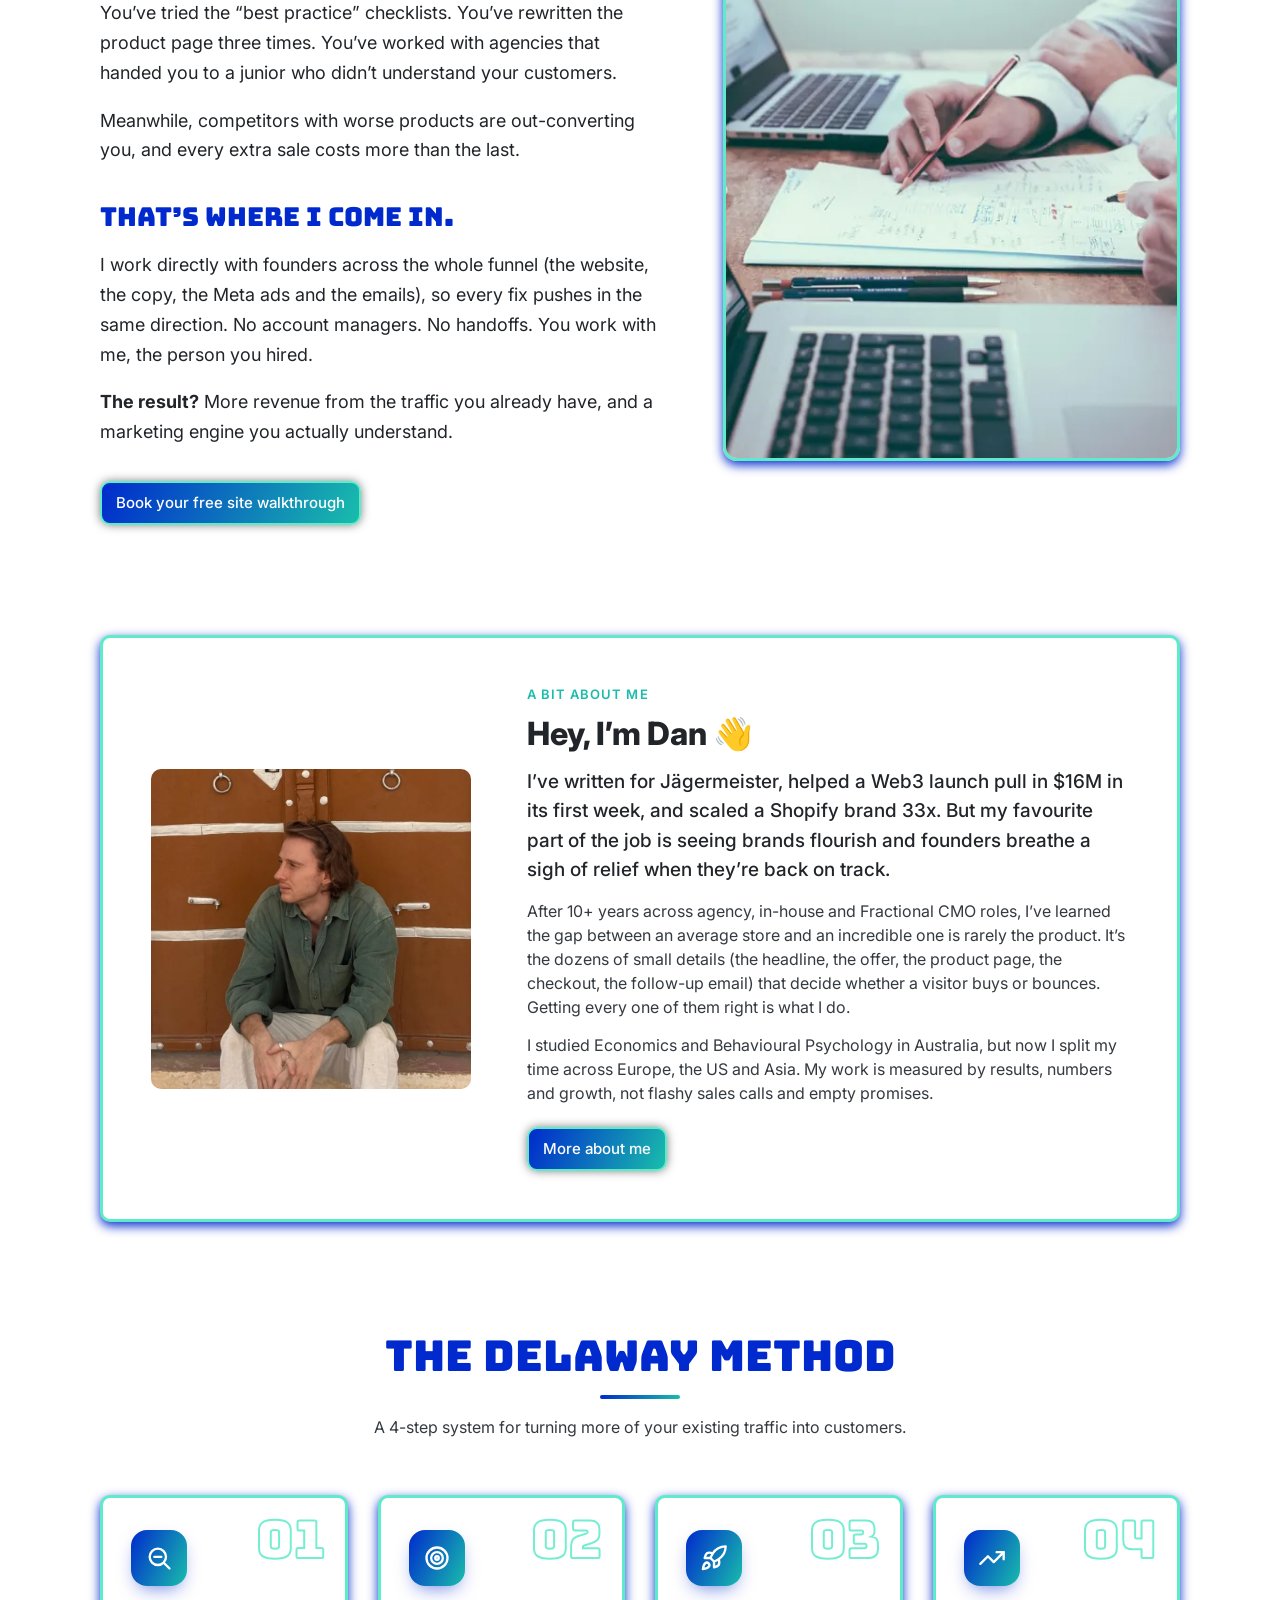
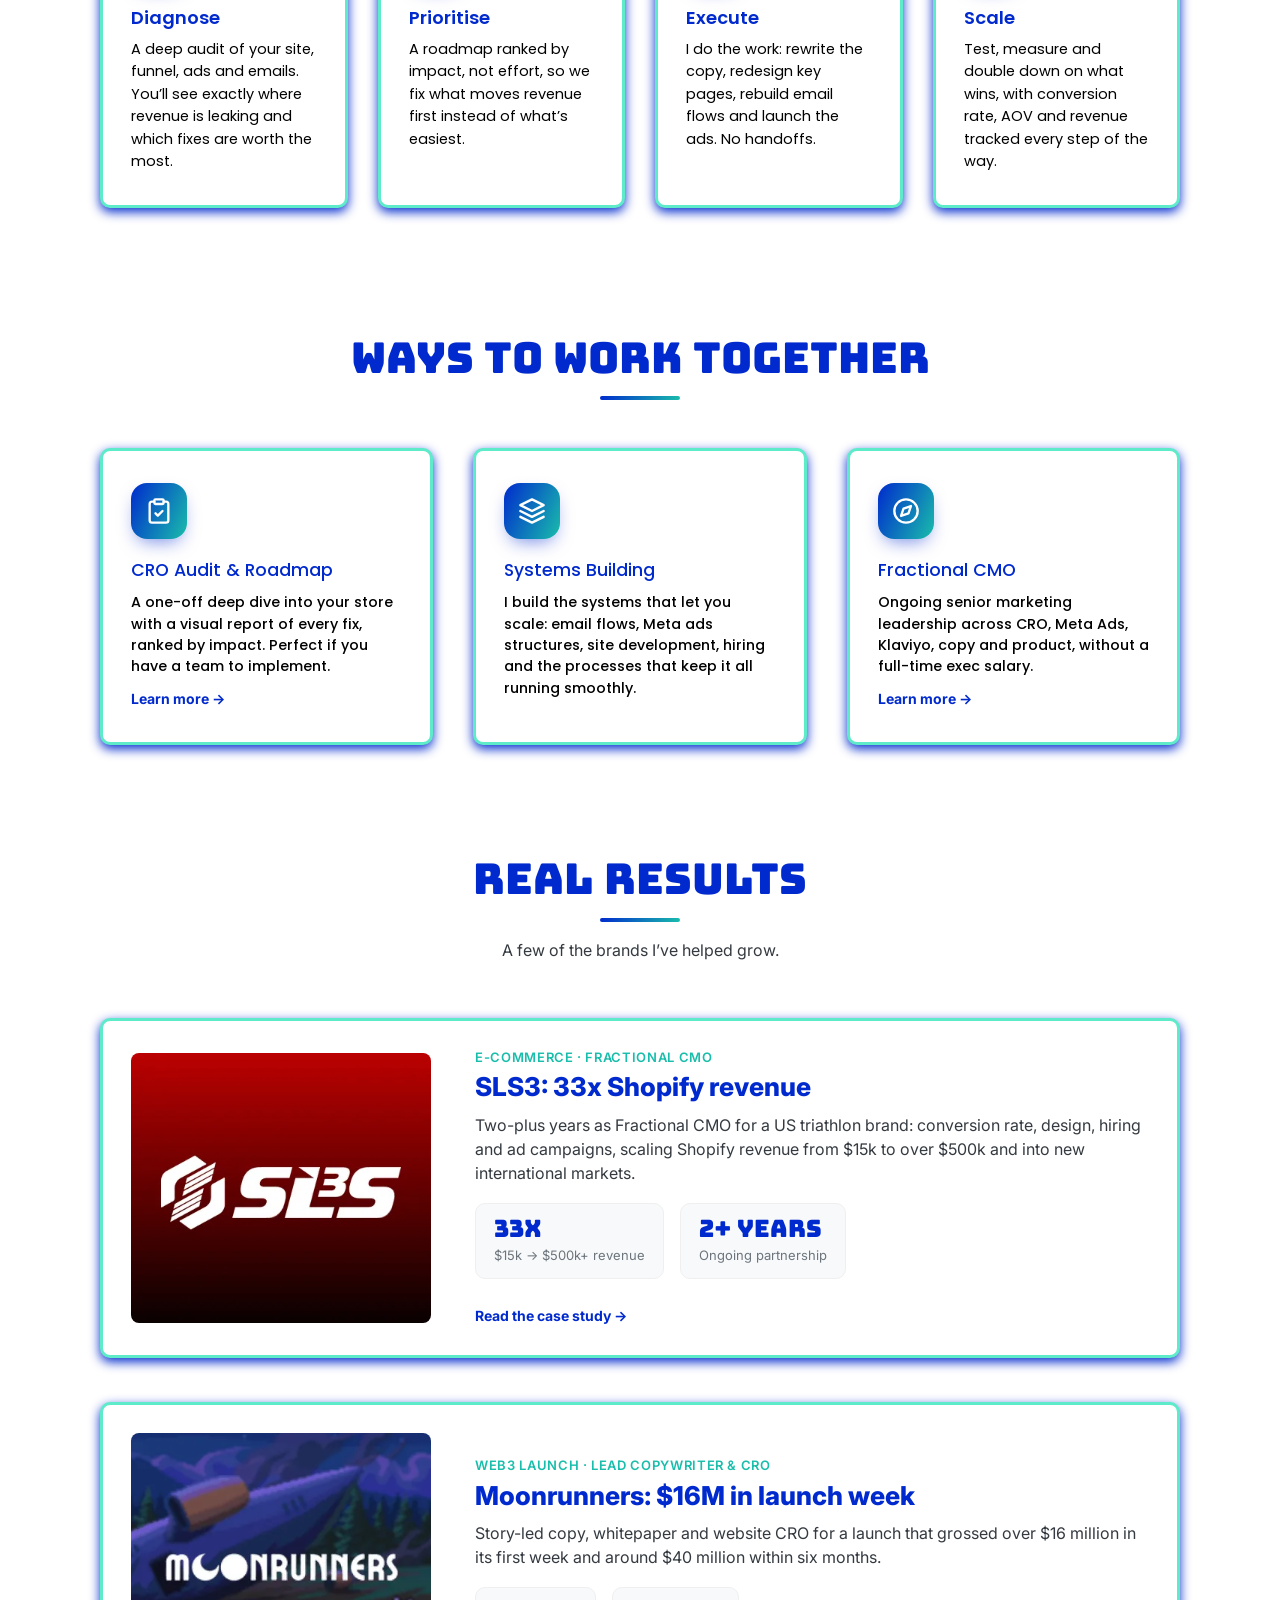
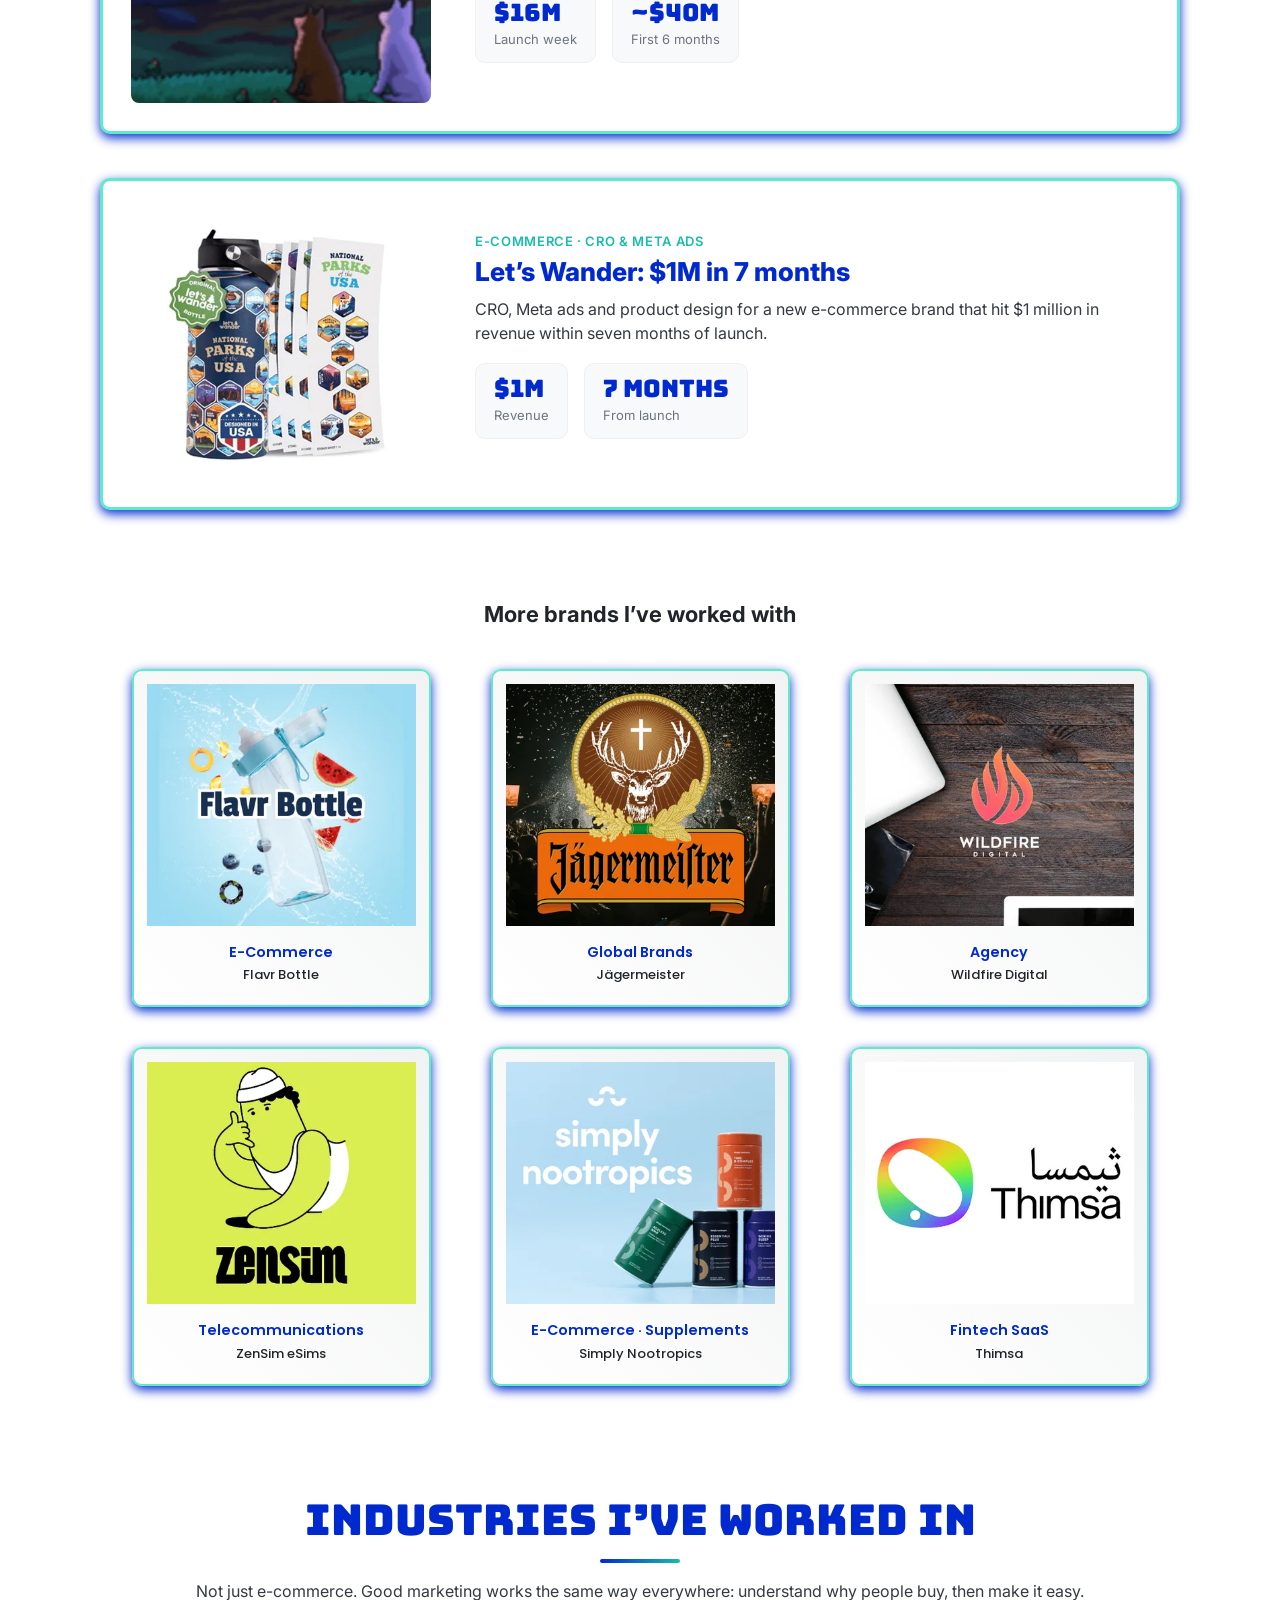
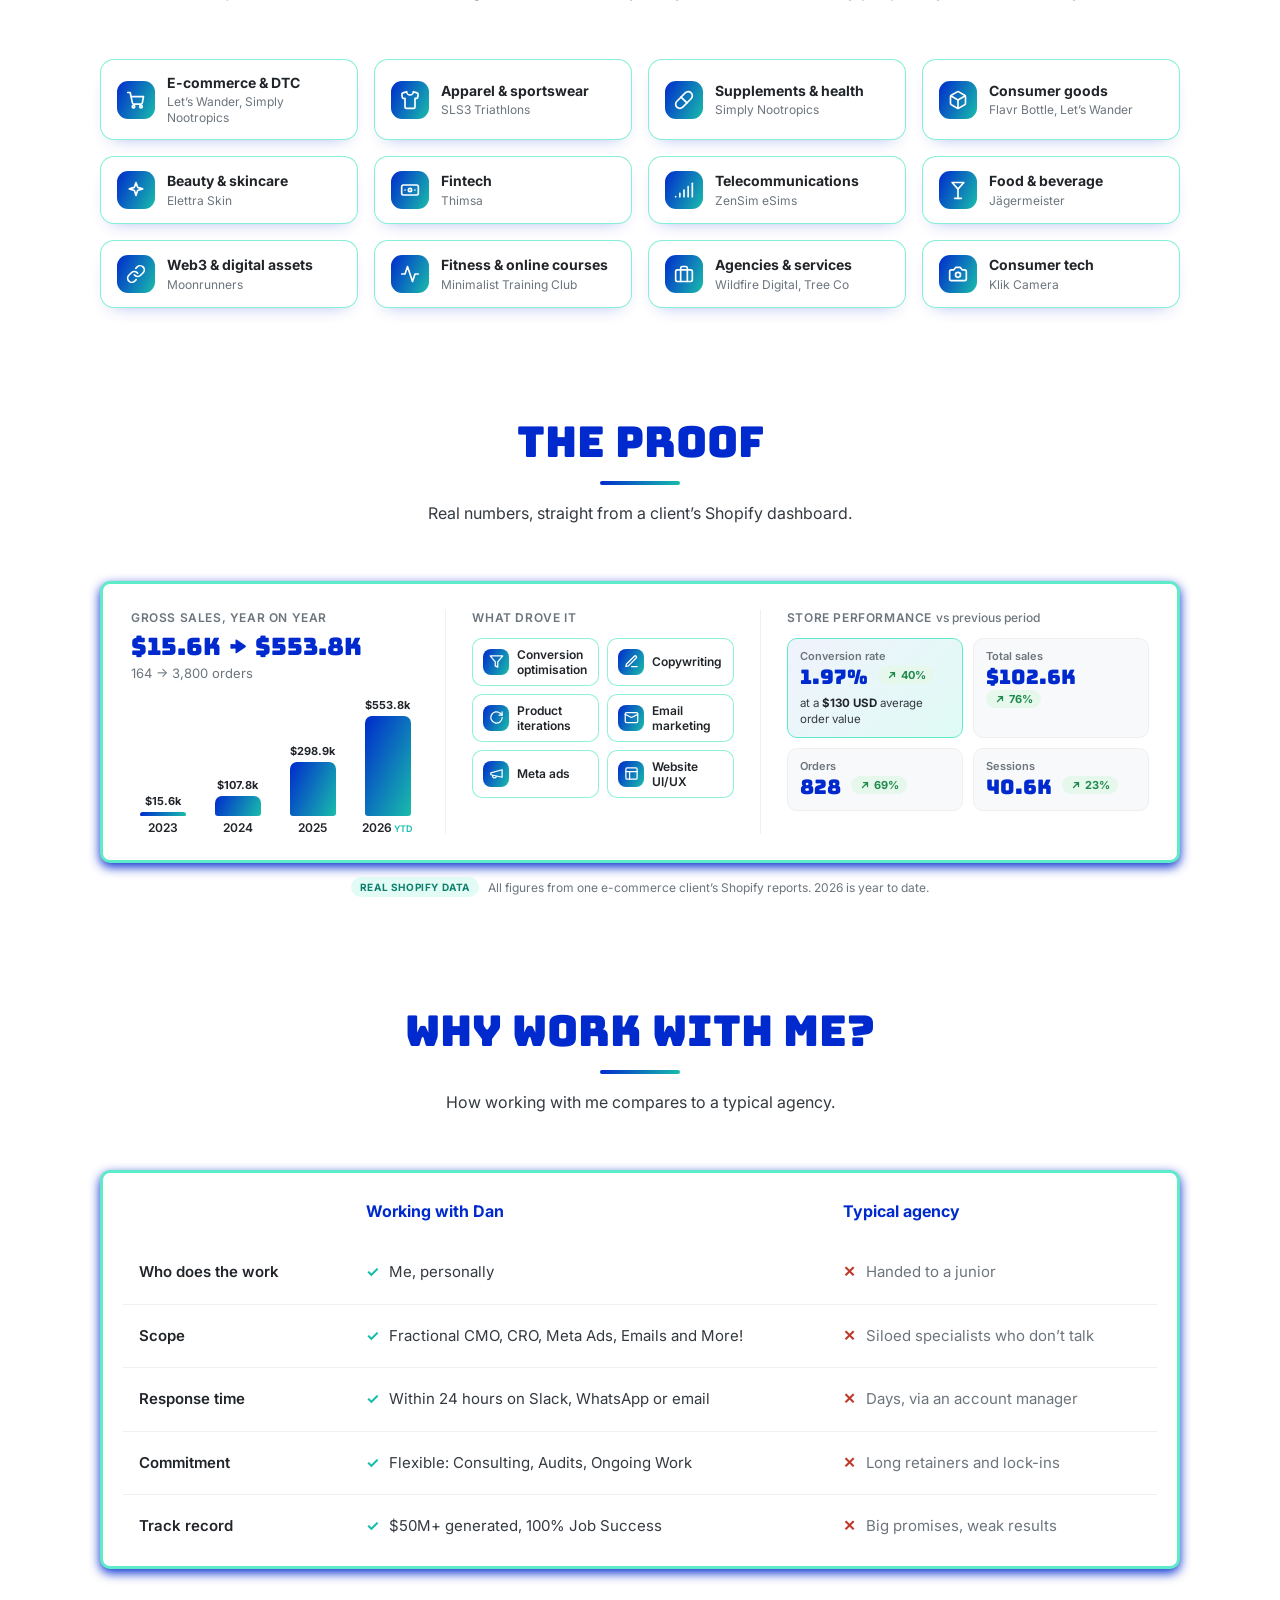
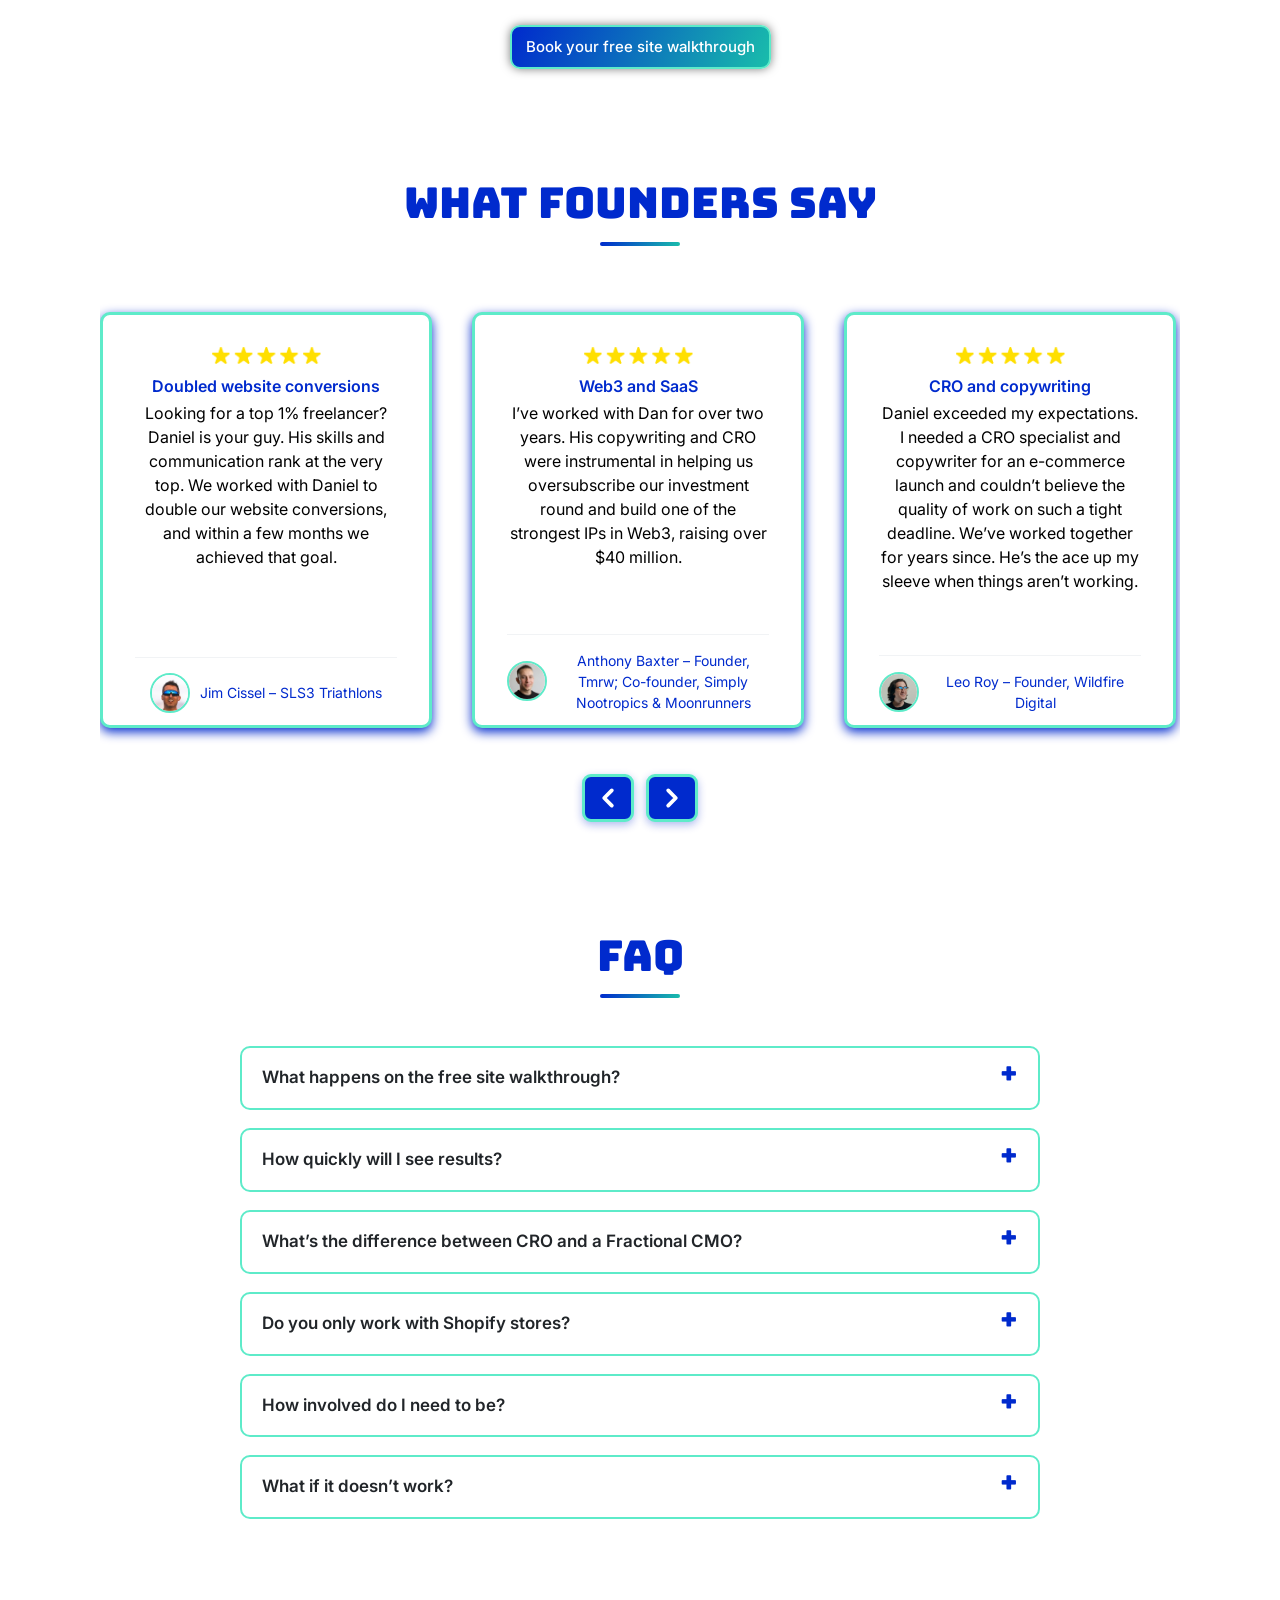
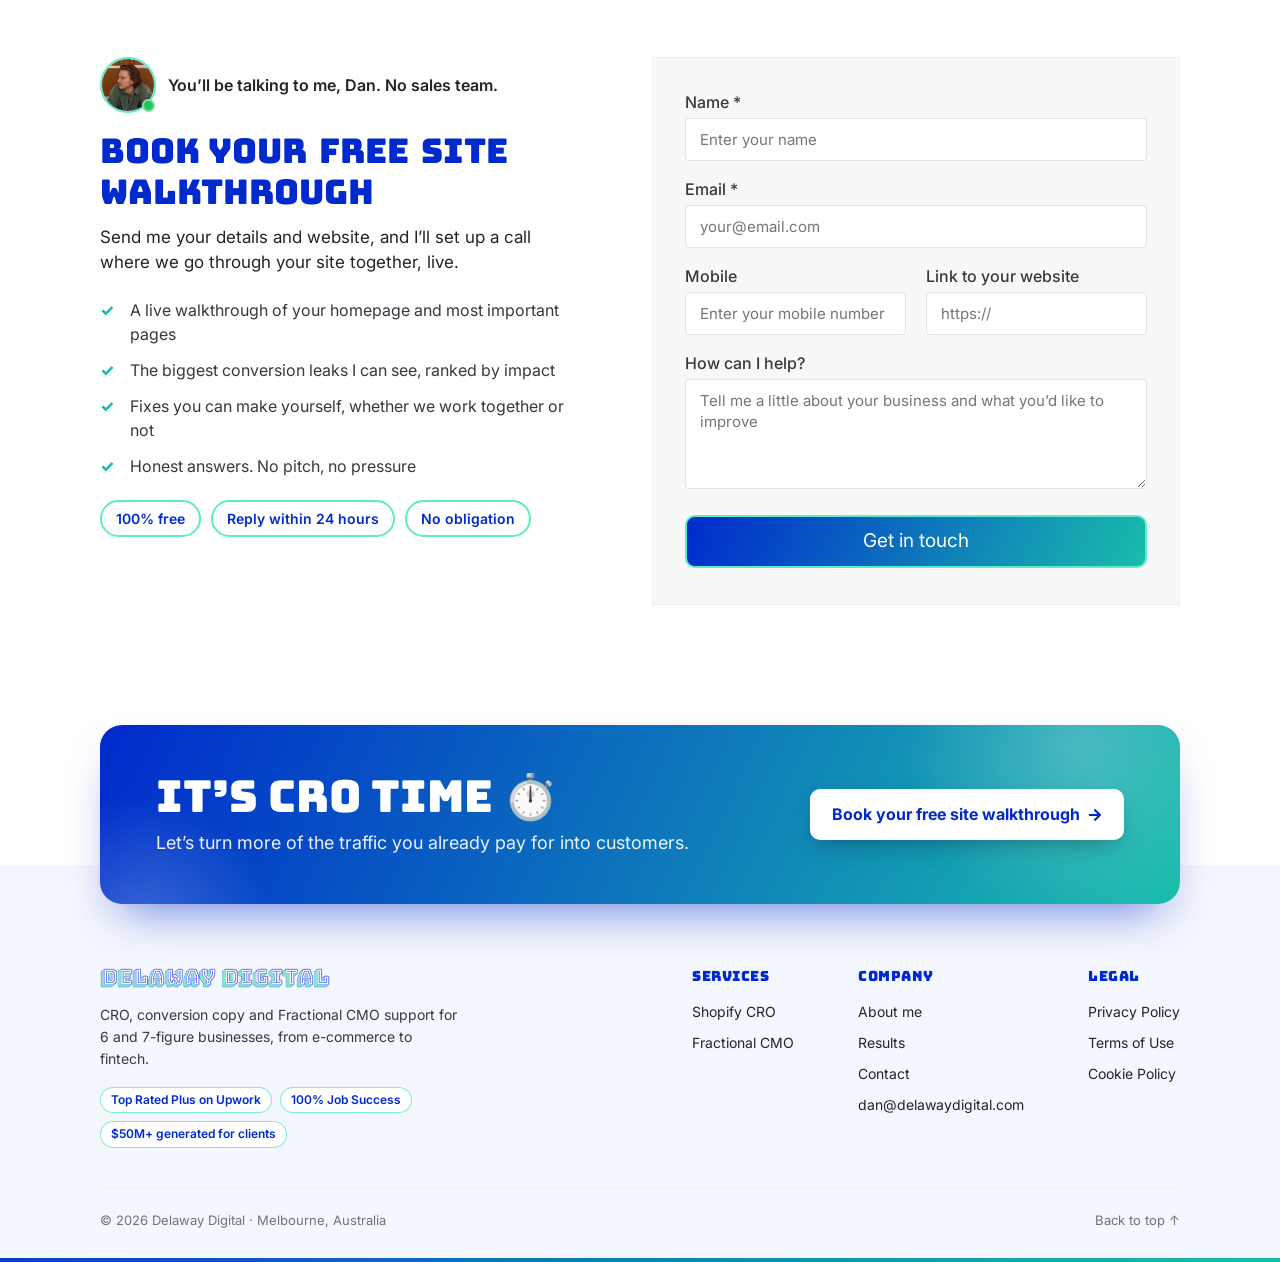
==== commit 2d8d5304: "Add SLS3 case study page, starting price on Fractional CMO page, and contact email Co-Authored-By: C" ====
--- a/index.html
+++ b/index.html
@@ -254,6 +254,7 @@
                 <li><strong data-count="33" data-suffix="x">33x</strong><span>$15k → $500k+ revenue</span></li>
                 <li><strong data-count="2" data-suffix="+ years">2+ years</strong><span>Ongoing partnership</span></li>
               </ul>
+              <a class="card-link" href="/results/sls3/">Read the case study →</a>
             </div>
           </article>
           <article class="result glow-card">
@@ -705,6 +706,7 @@
               <li><a href="/about/">About me</a></li>
               <li><a href="/#results">Results</a></li>
               <li><a href="/#contact">Contact</a></li>
+              <li><a href="mailto:dan@delawaydigital.com">dan@delawaydigital.com</a></li>
             </ul>
           </div>
           <div>
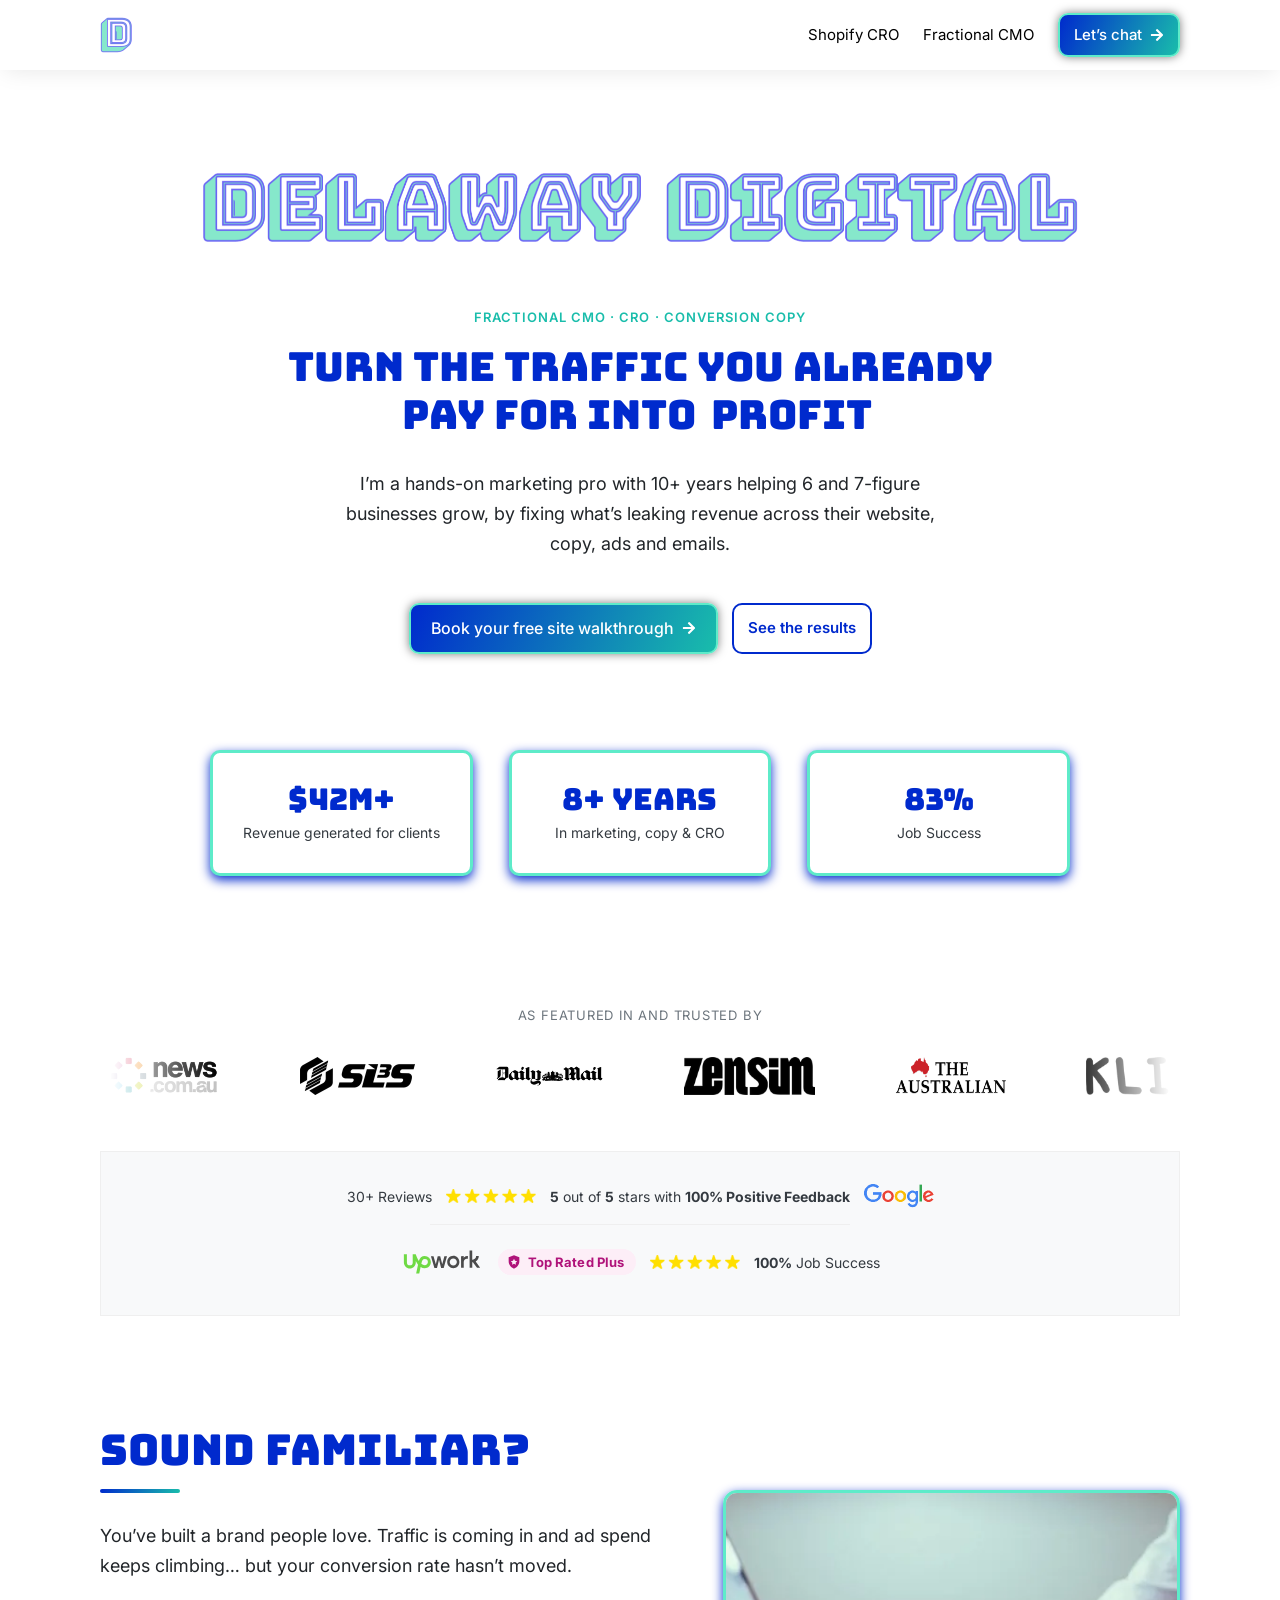
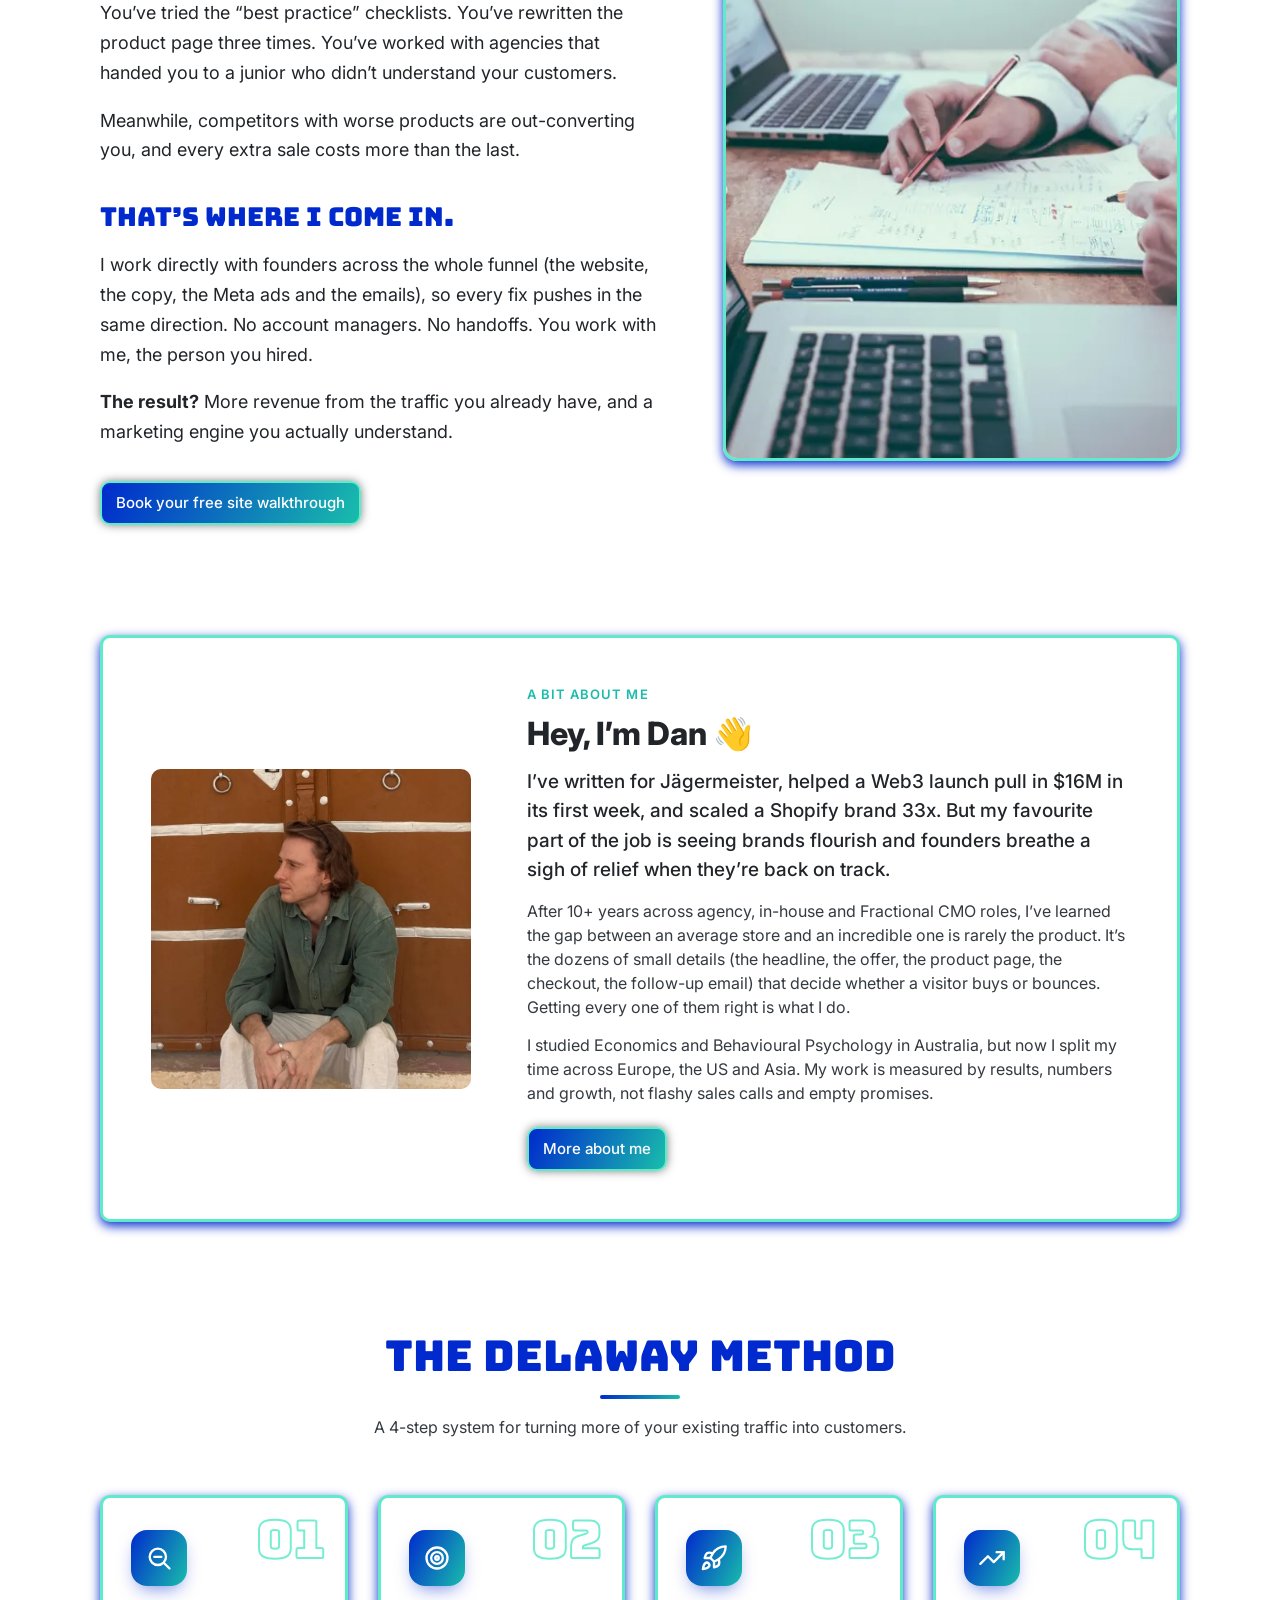
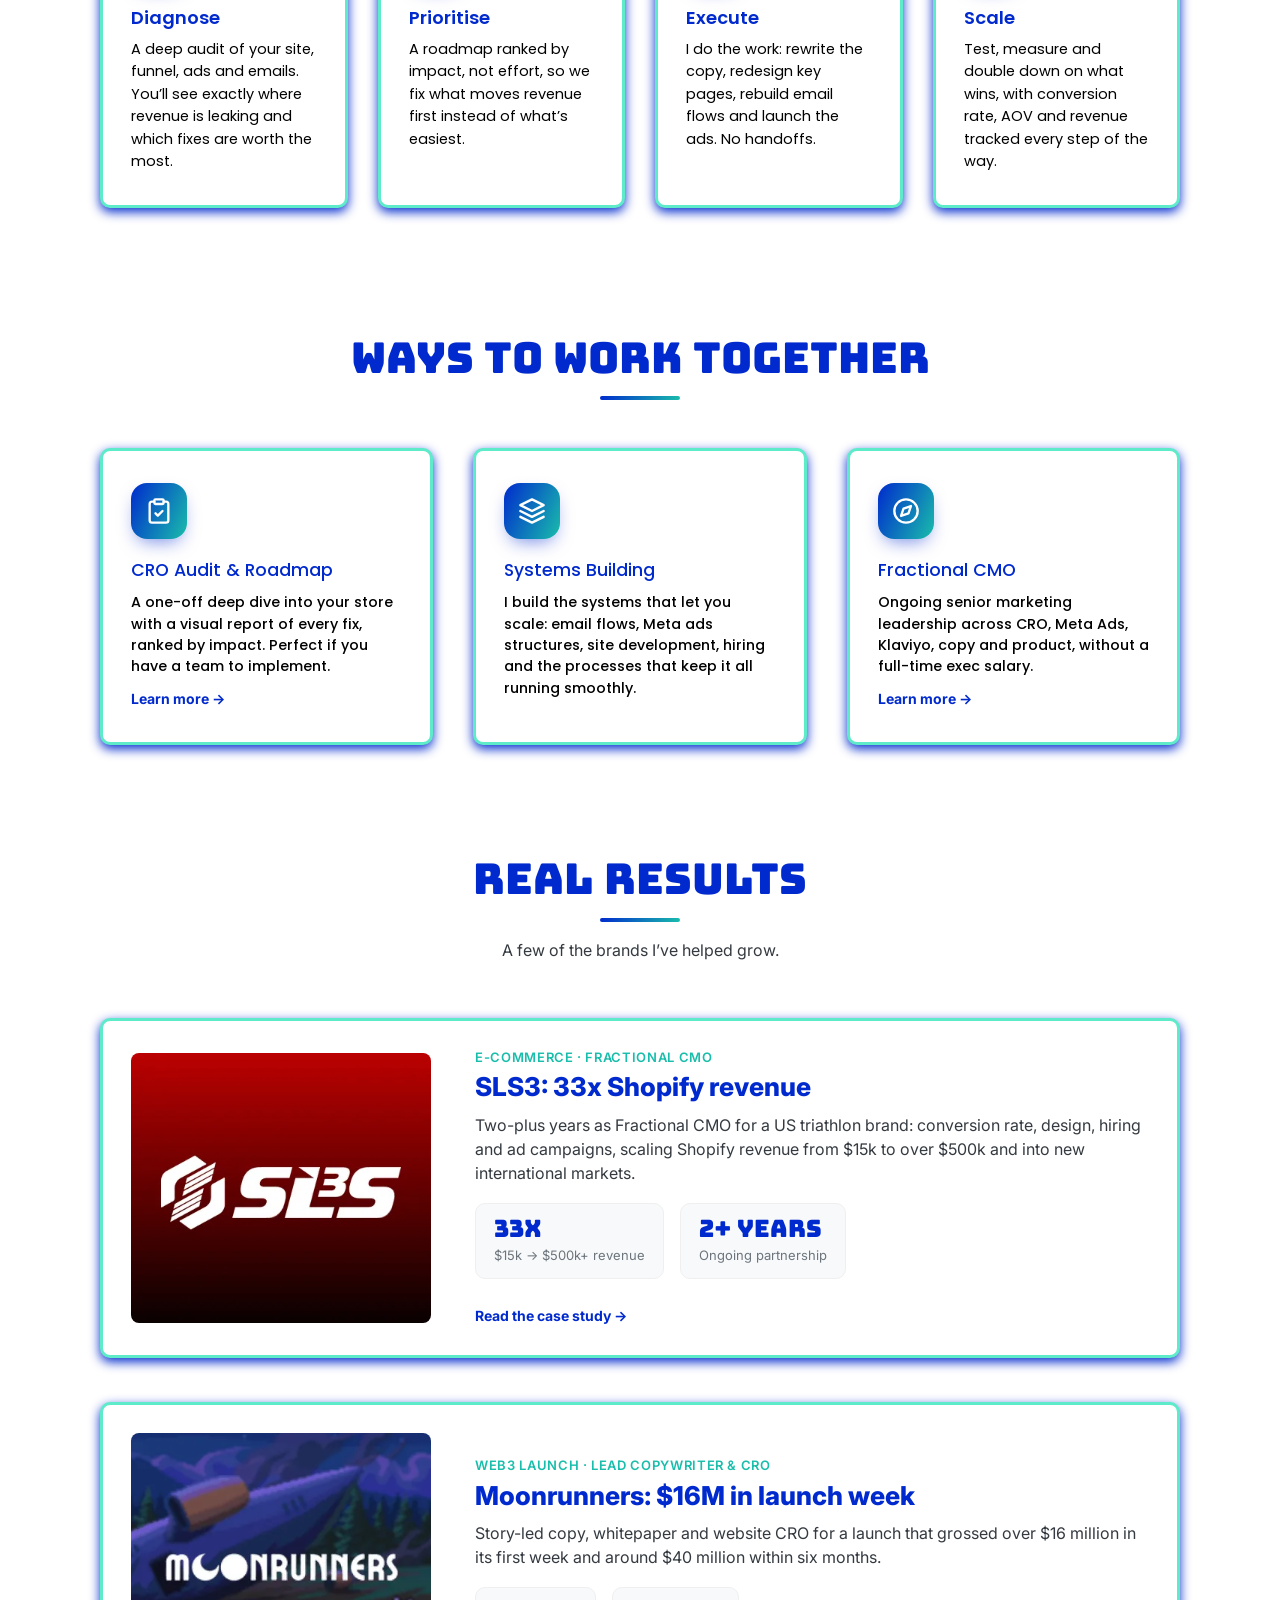
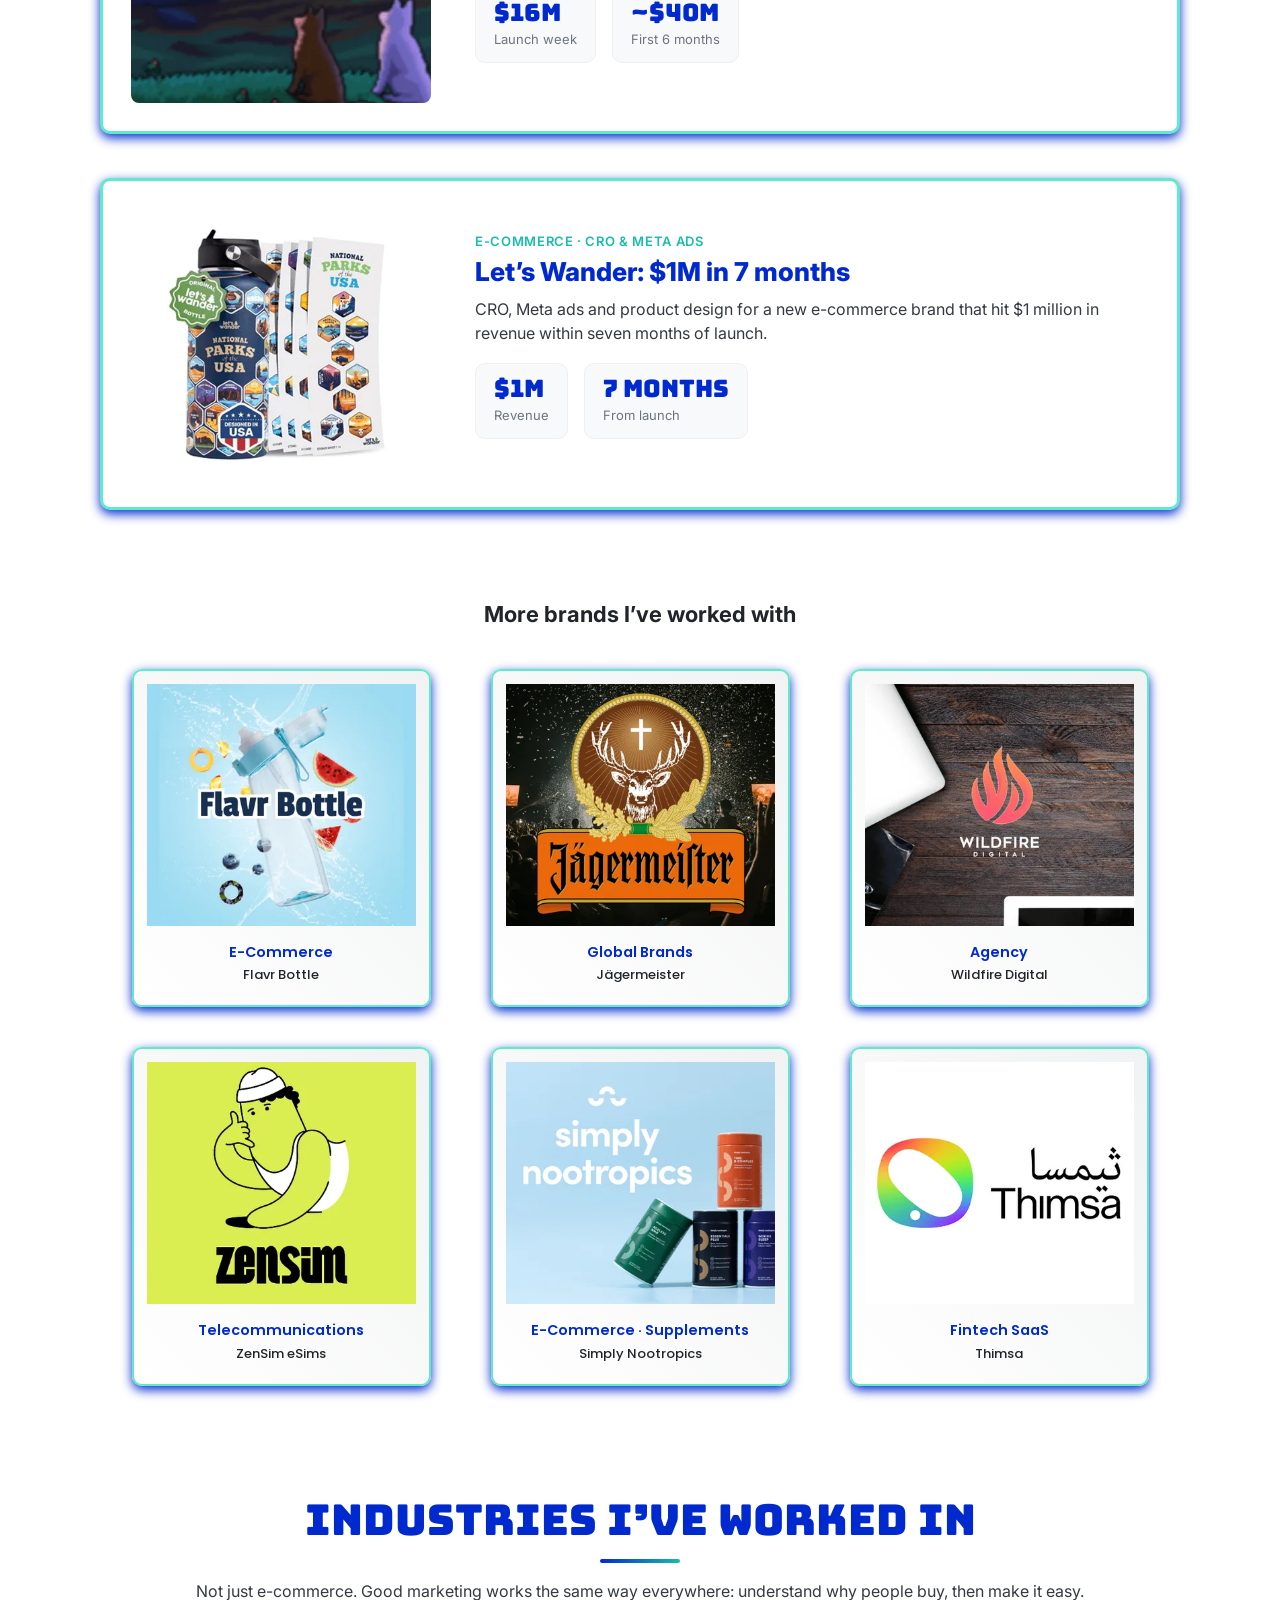
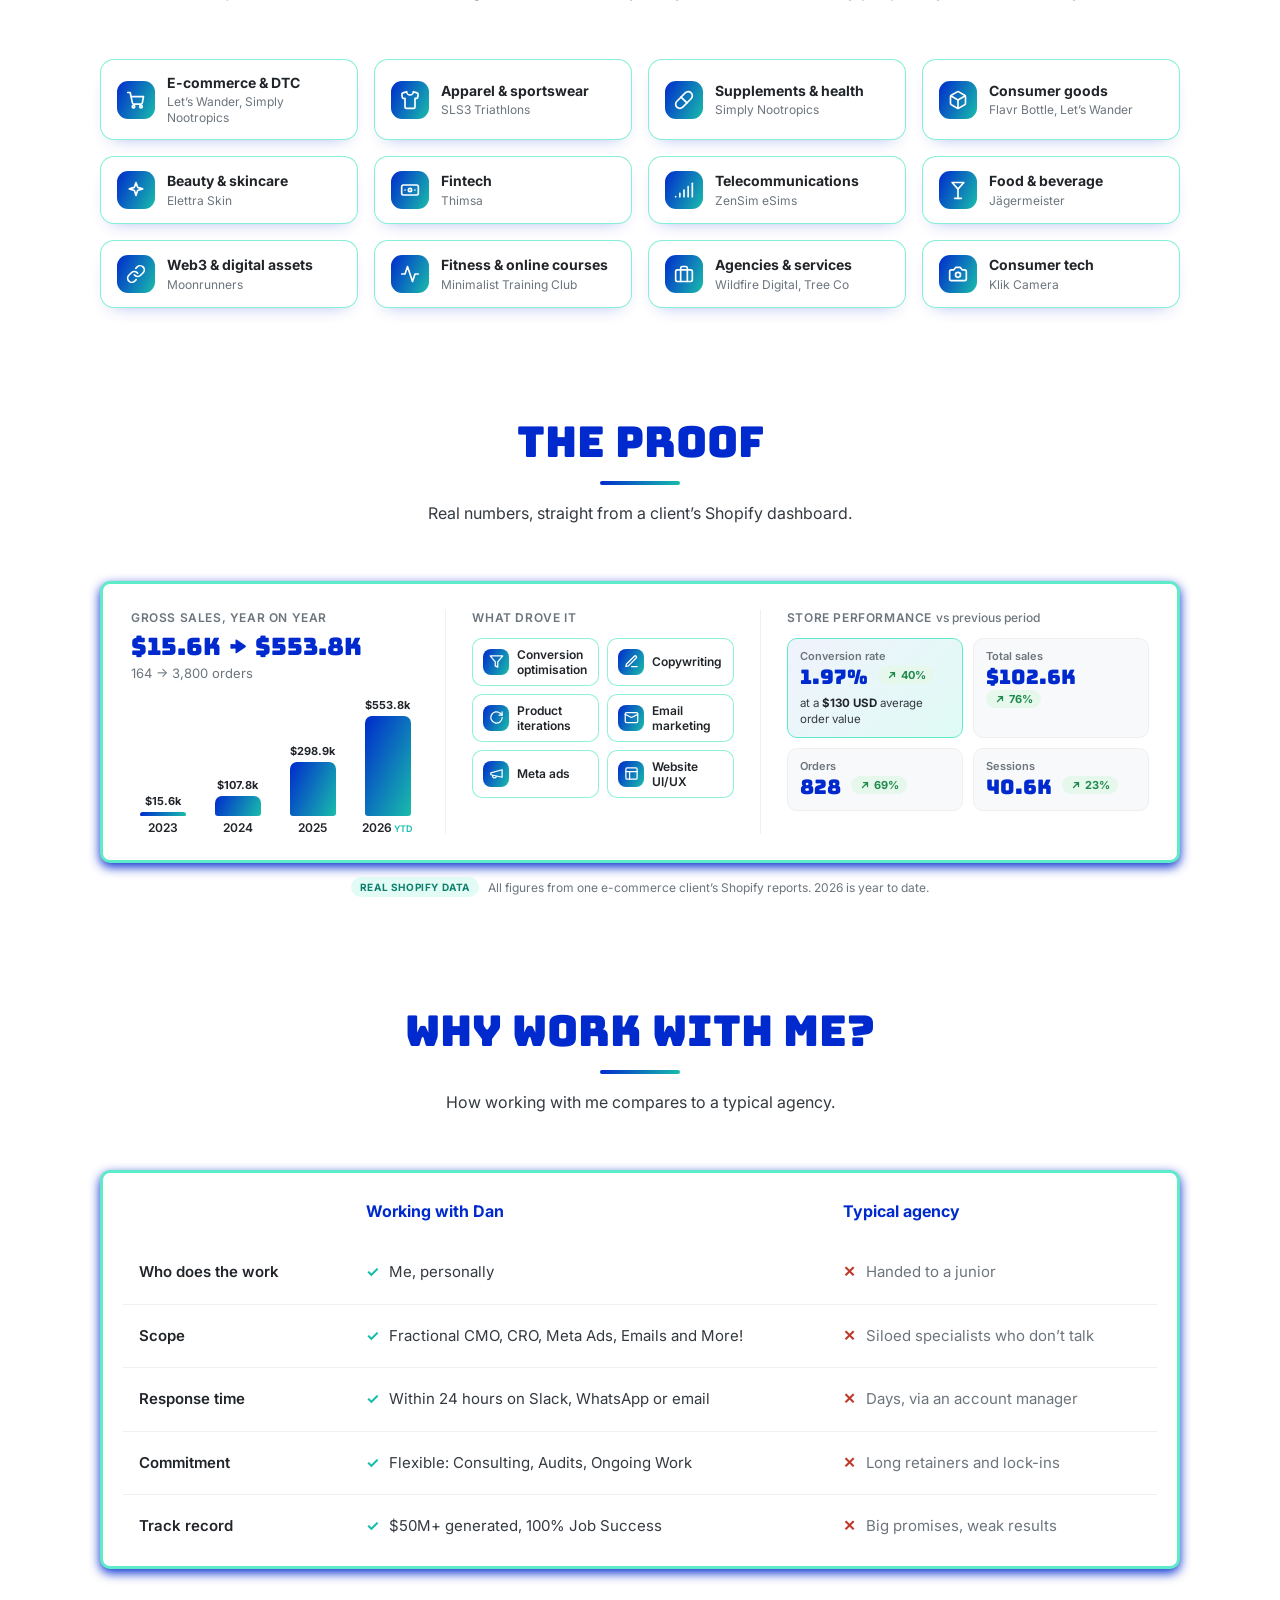
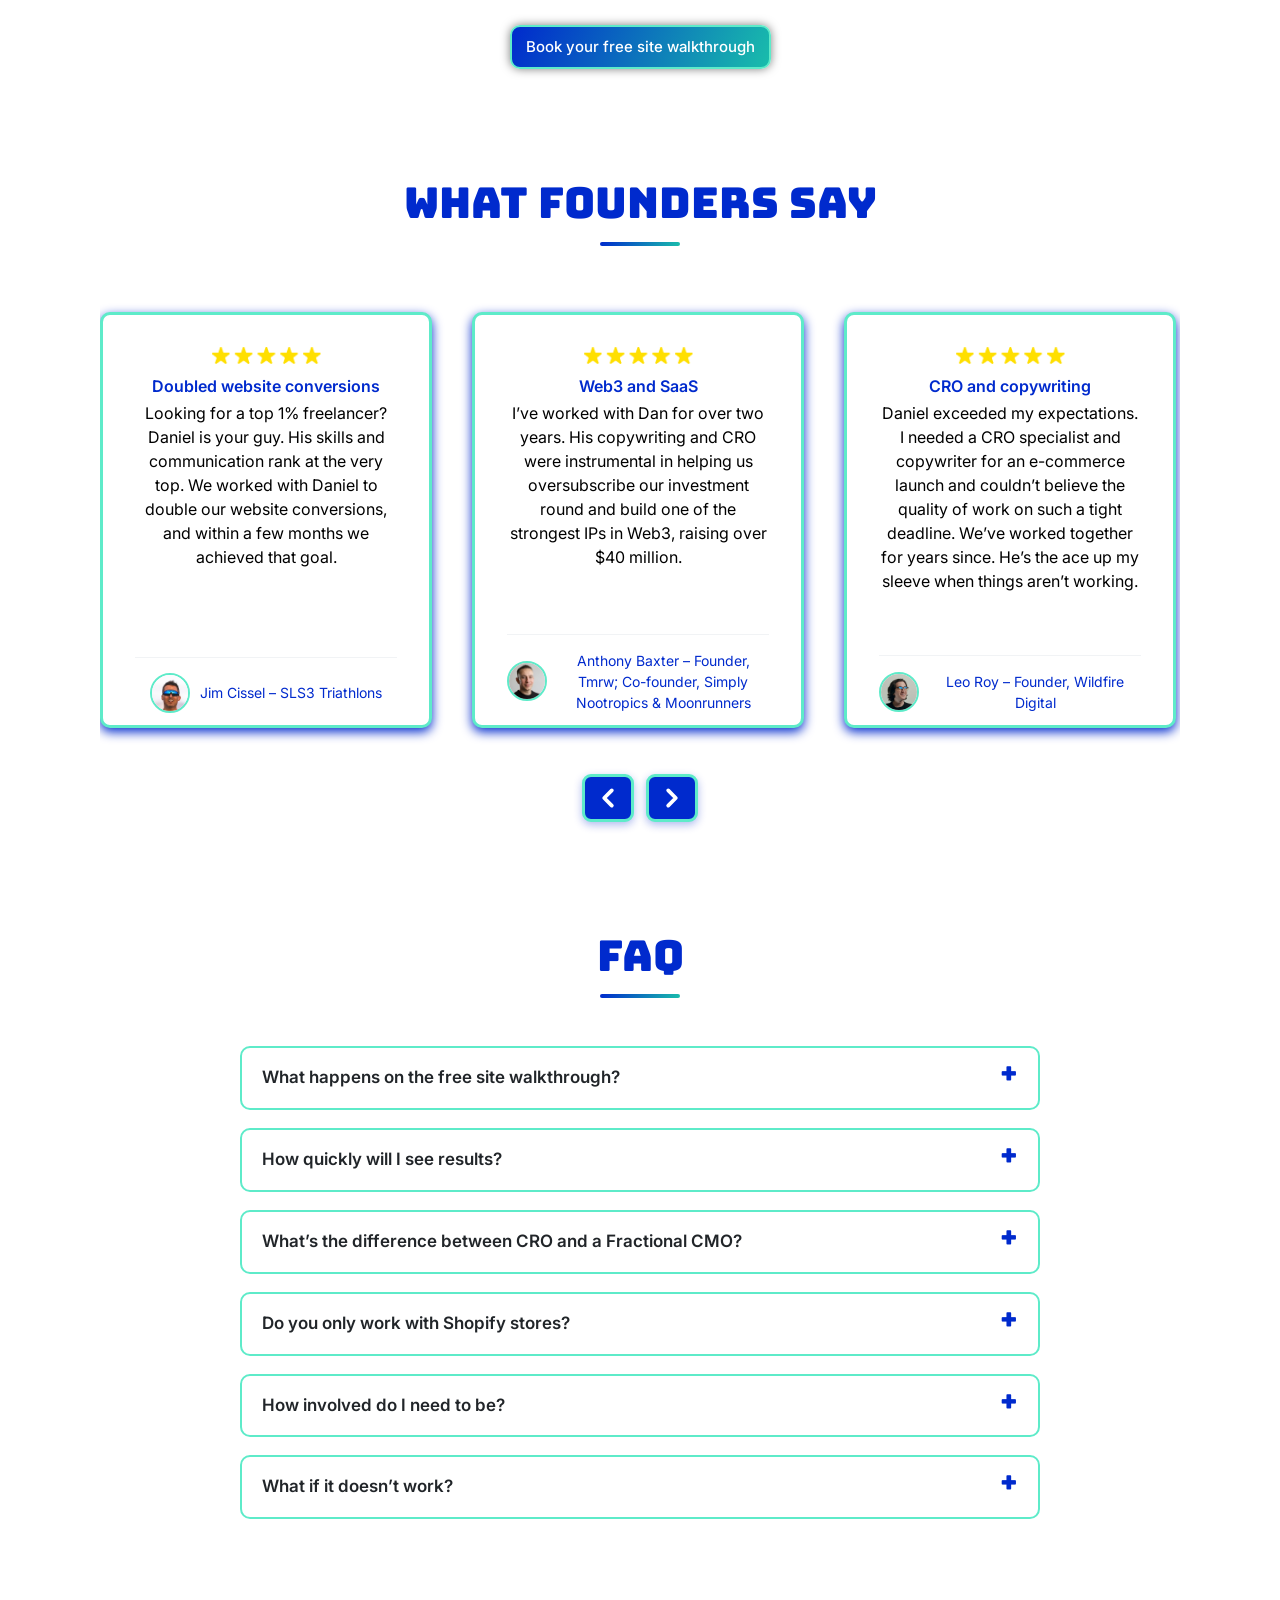
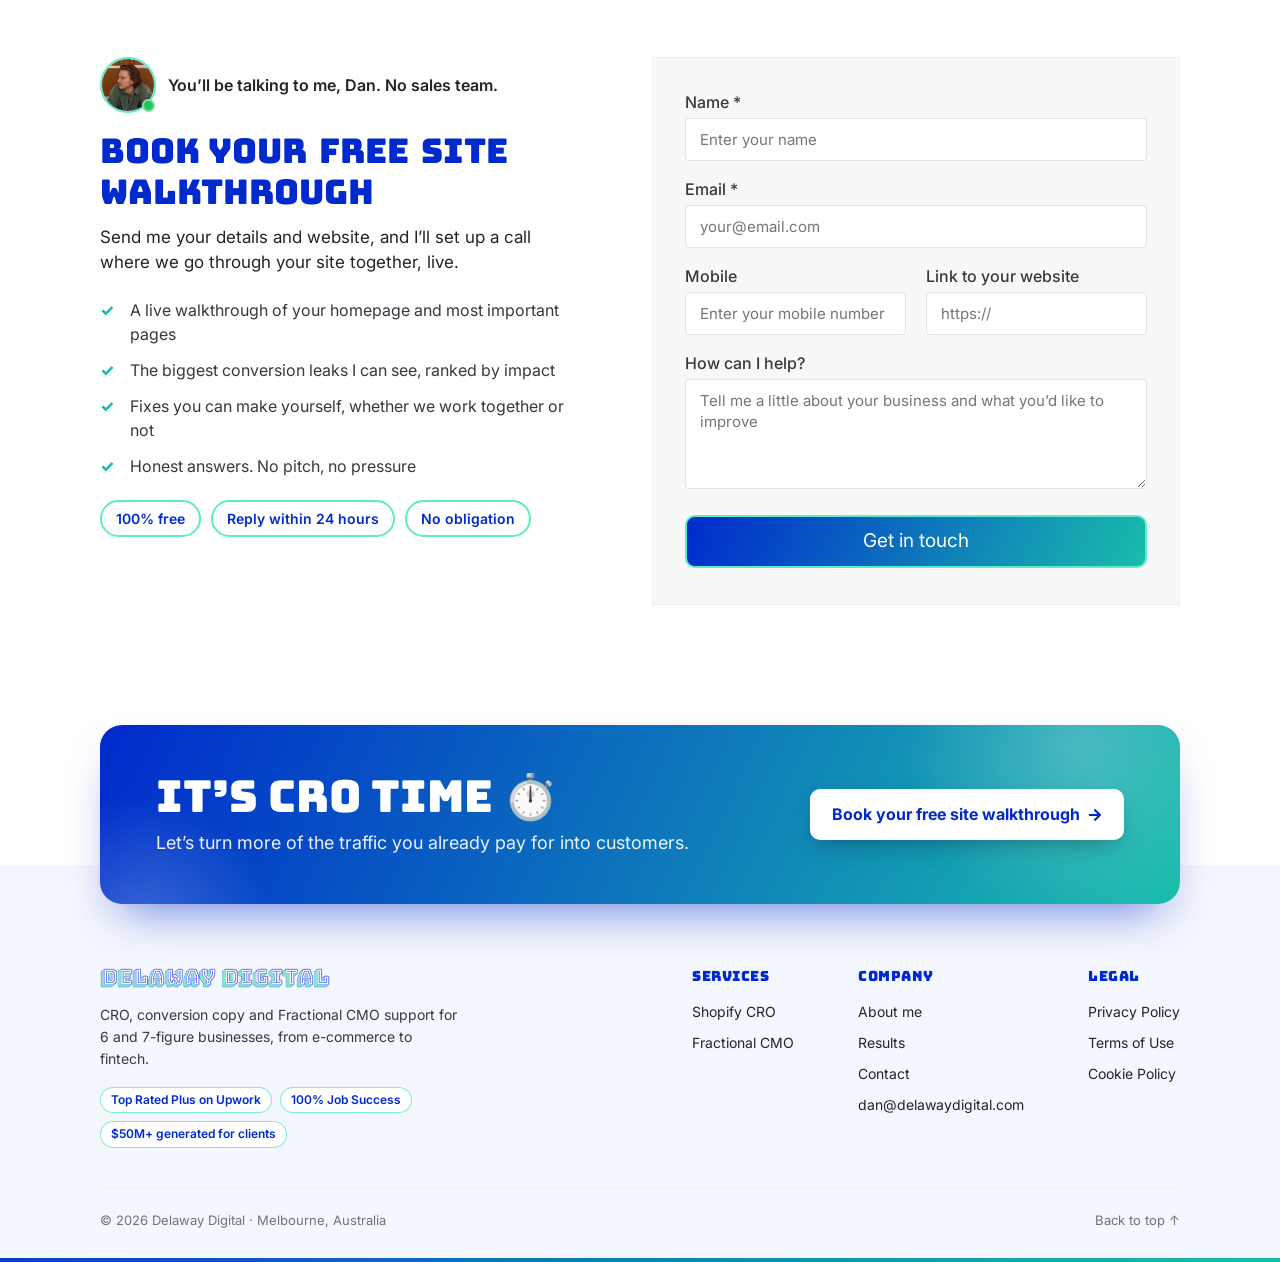
==== commit 477fe0db: "FAQs open one at a time; fix location answer on Fractional CMO page Co-Authored-By: Claude Opus 5.5 " ====
--- a/index.html
+++ b/index.html
@@ -727,6 +727,6 @@
     </div>
   </footer>
   <script src="/contact-form.js" defer></script>
-  <script src="/motion.js?v=20261007-6" defer></script>
+  <script src="/motion.js?v=20261103-1" defer></script>
 </body>
 </html>
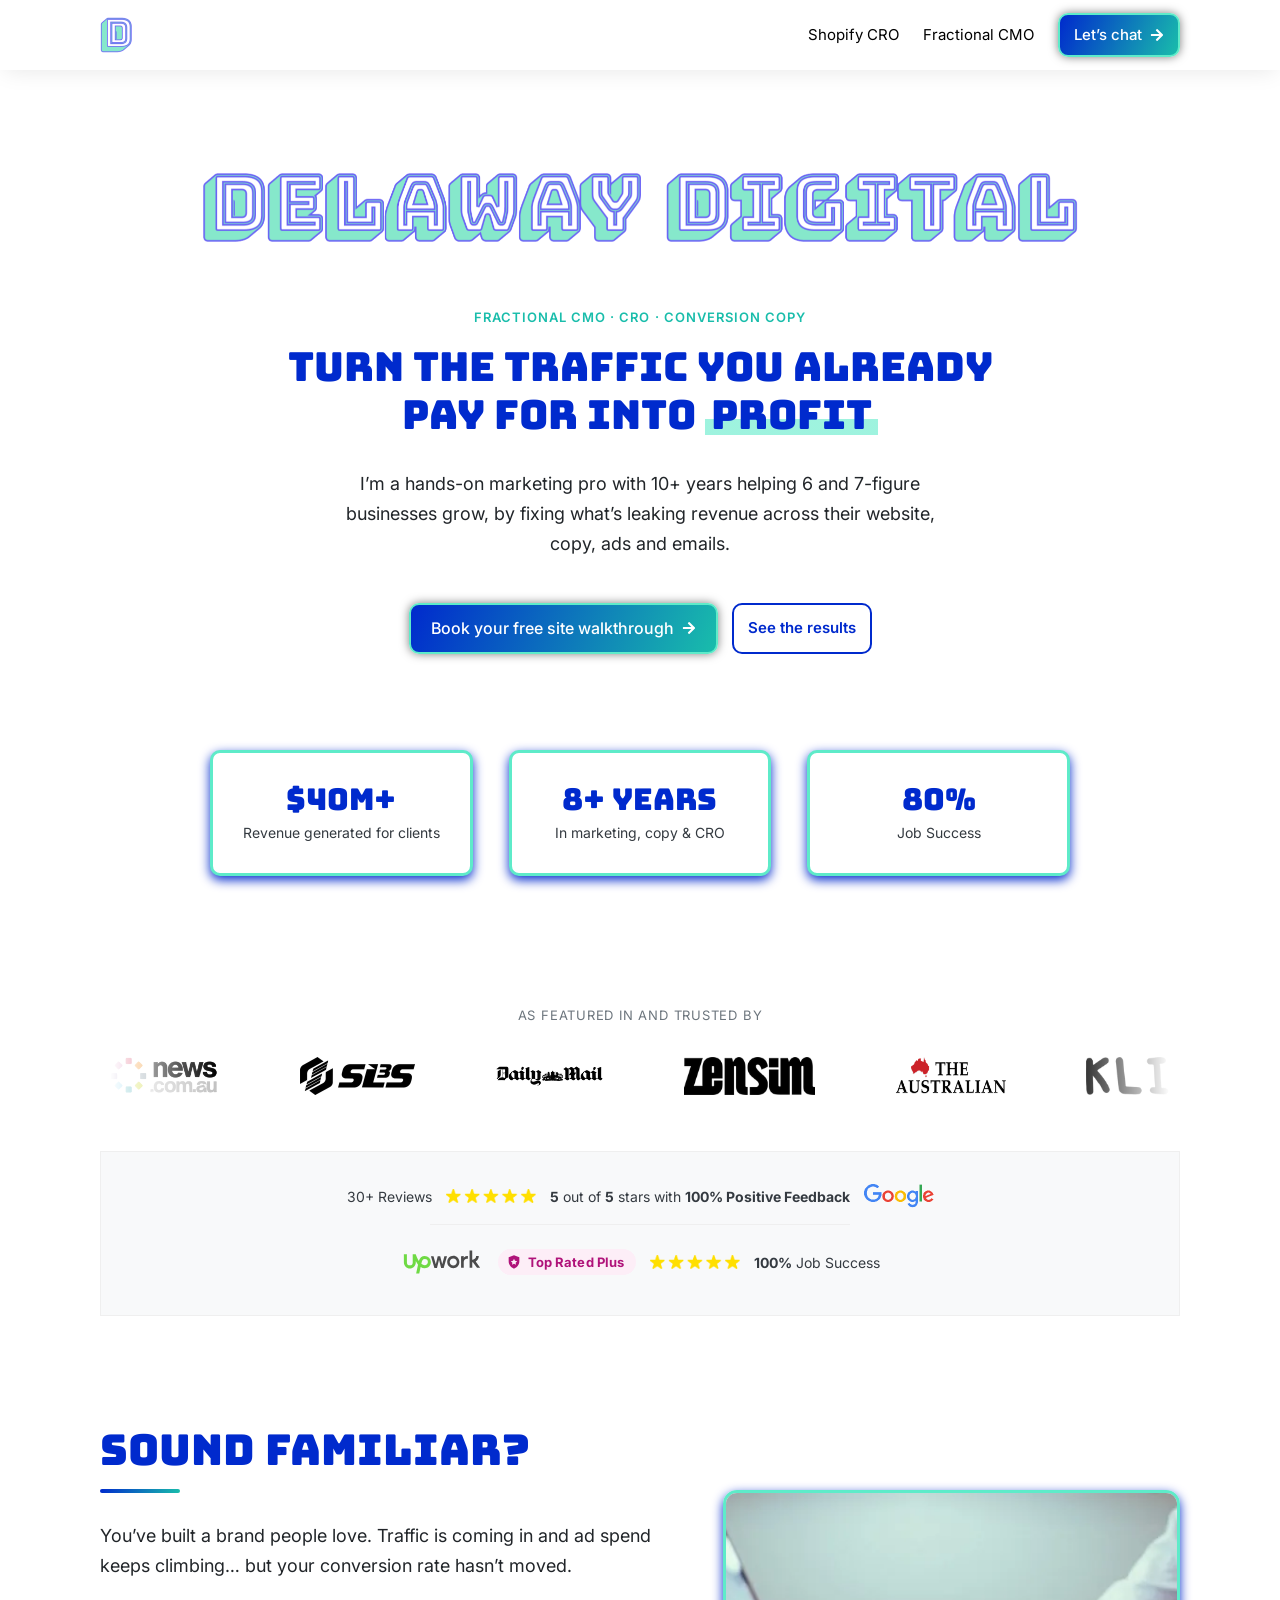
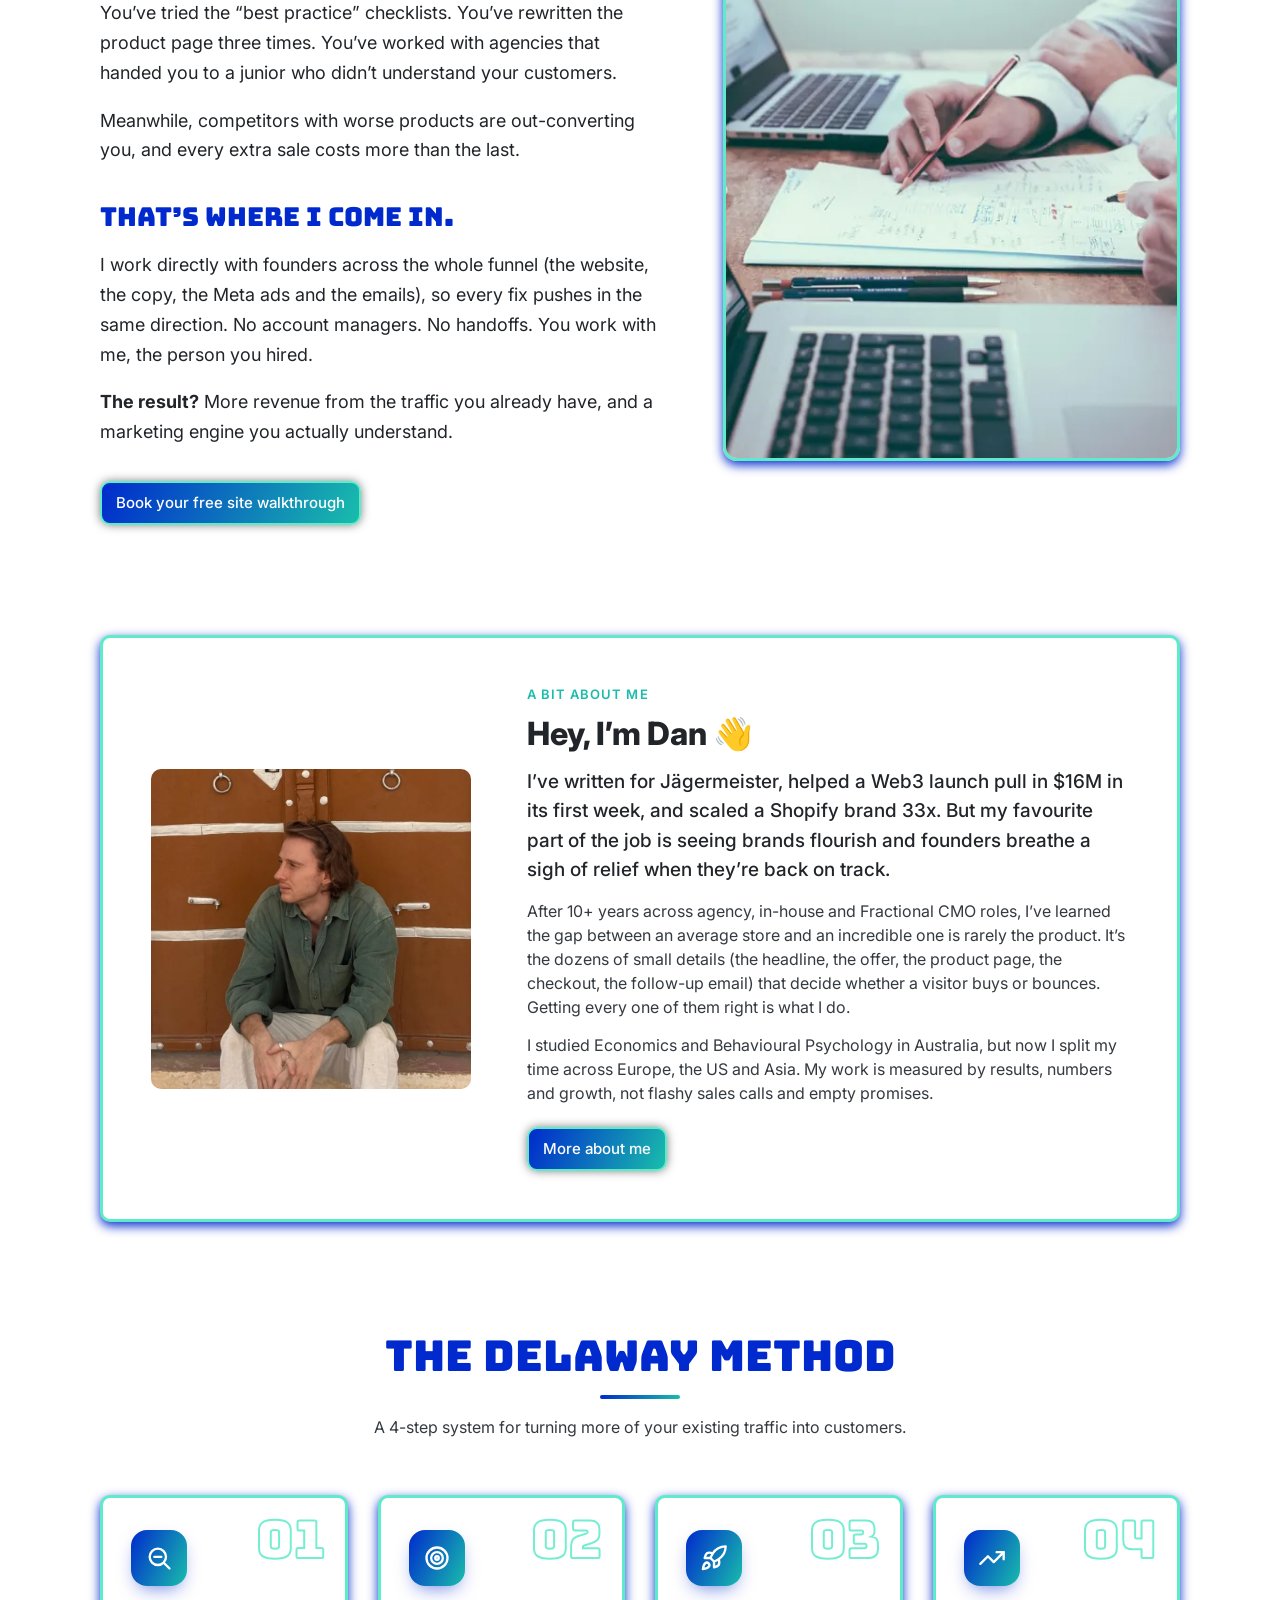
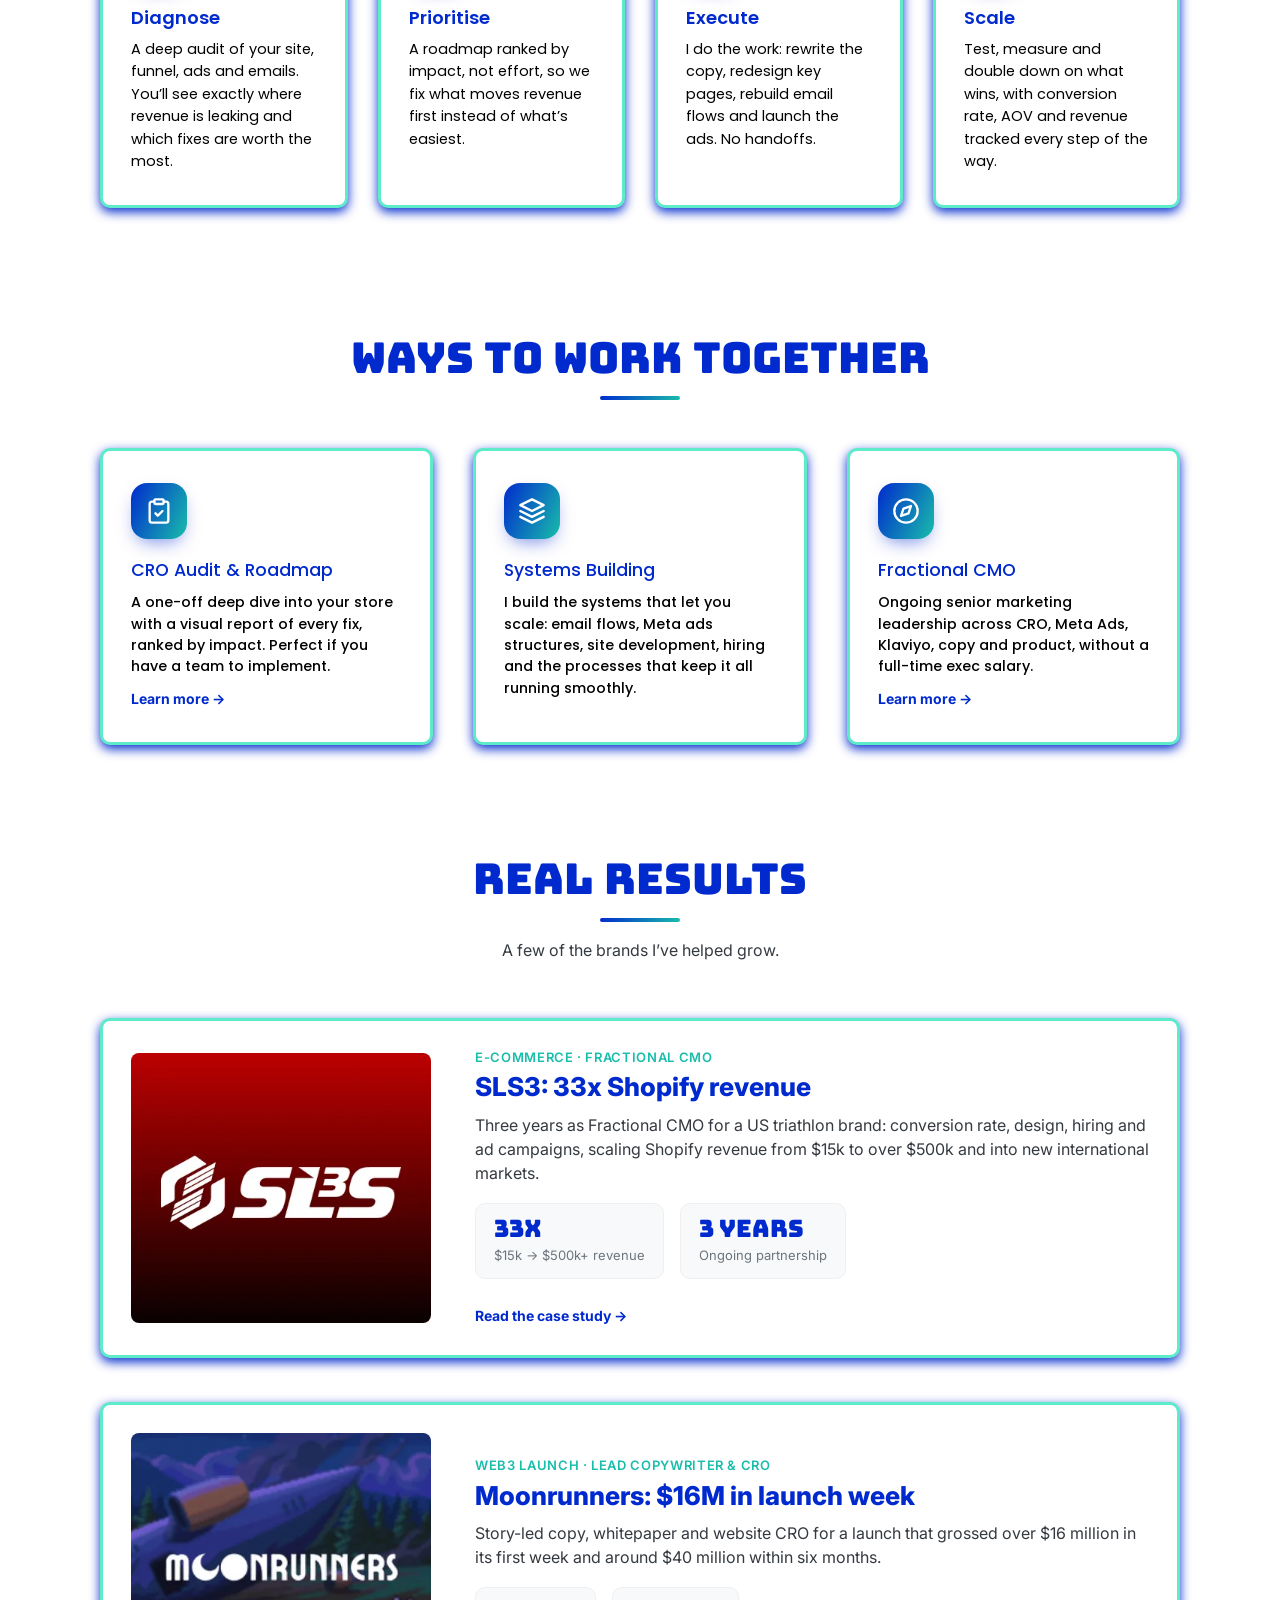
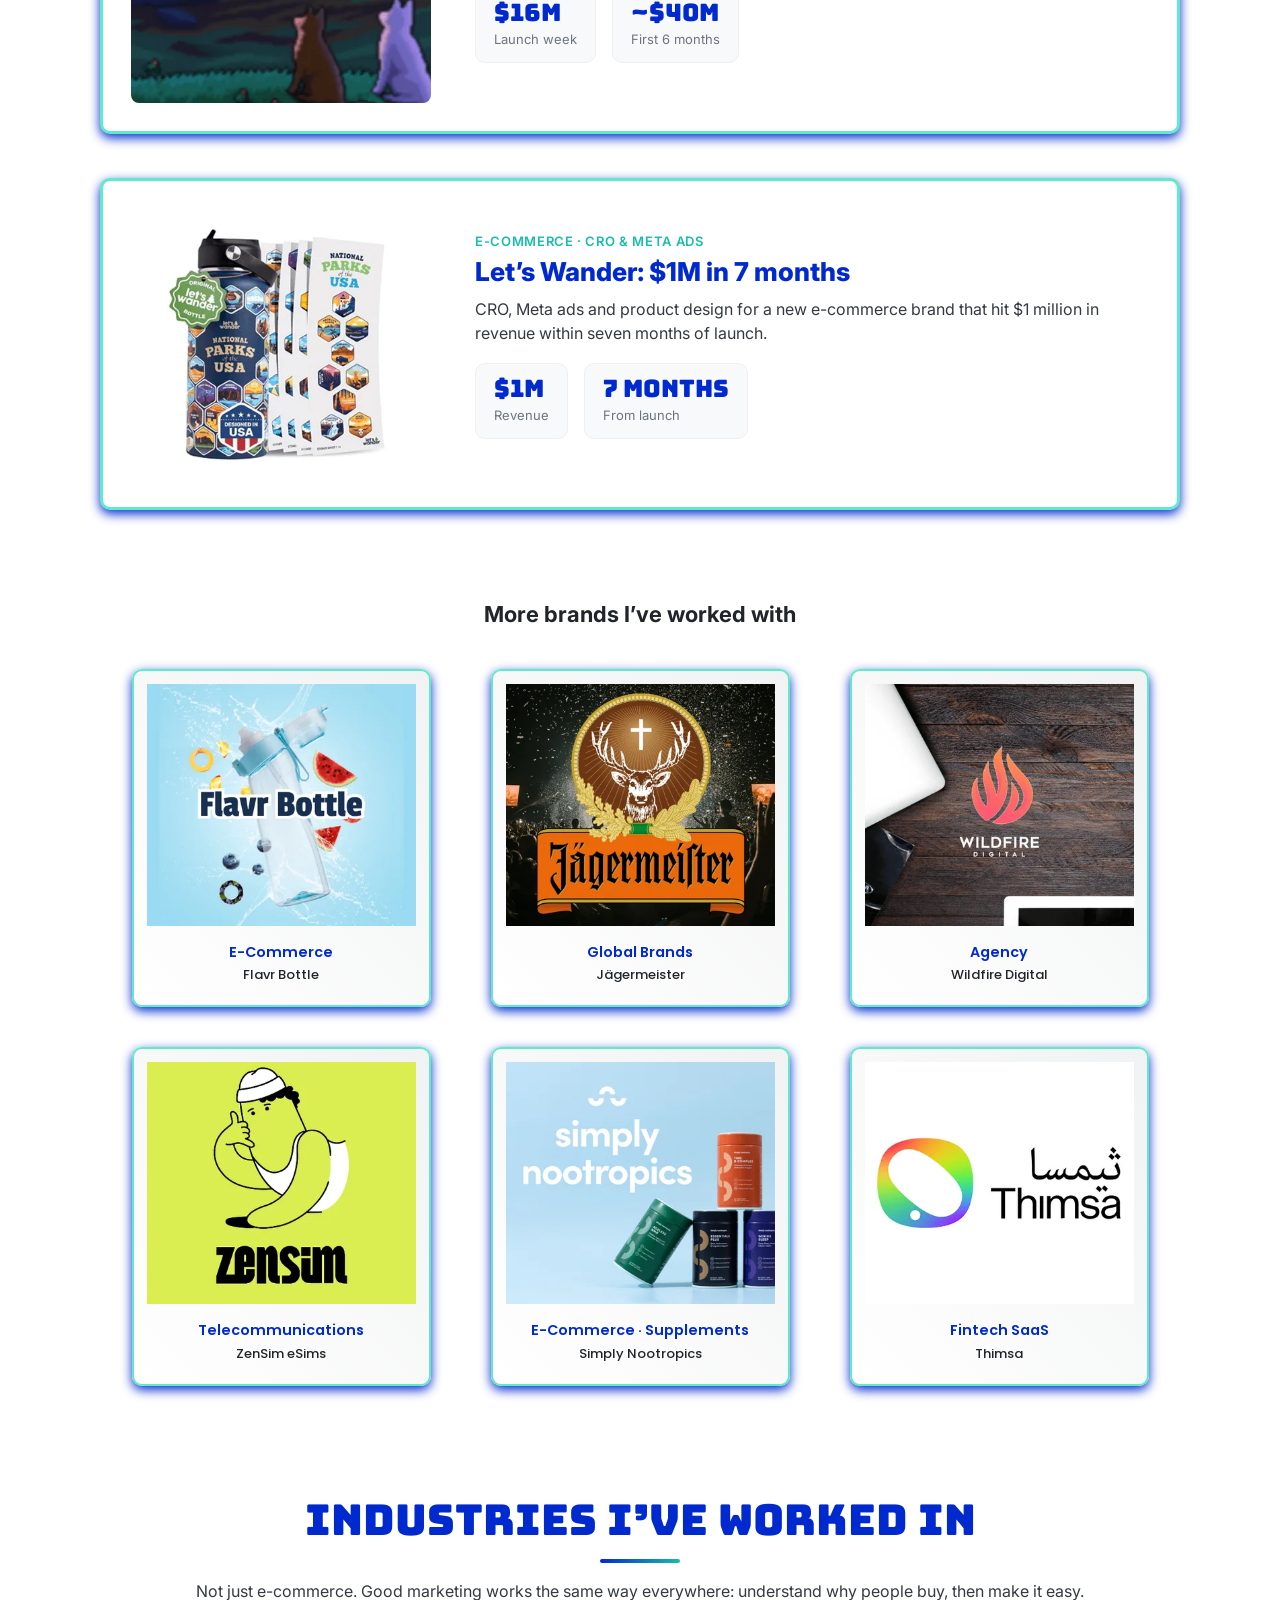
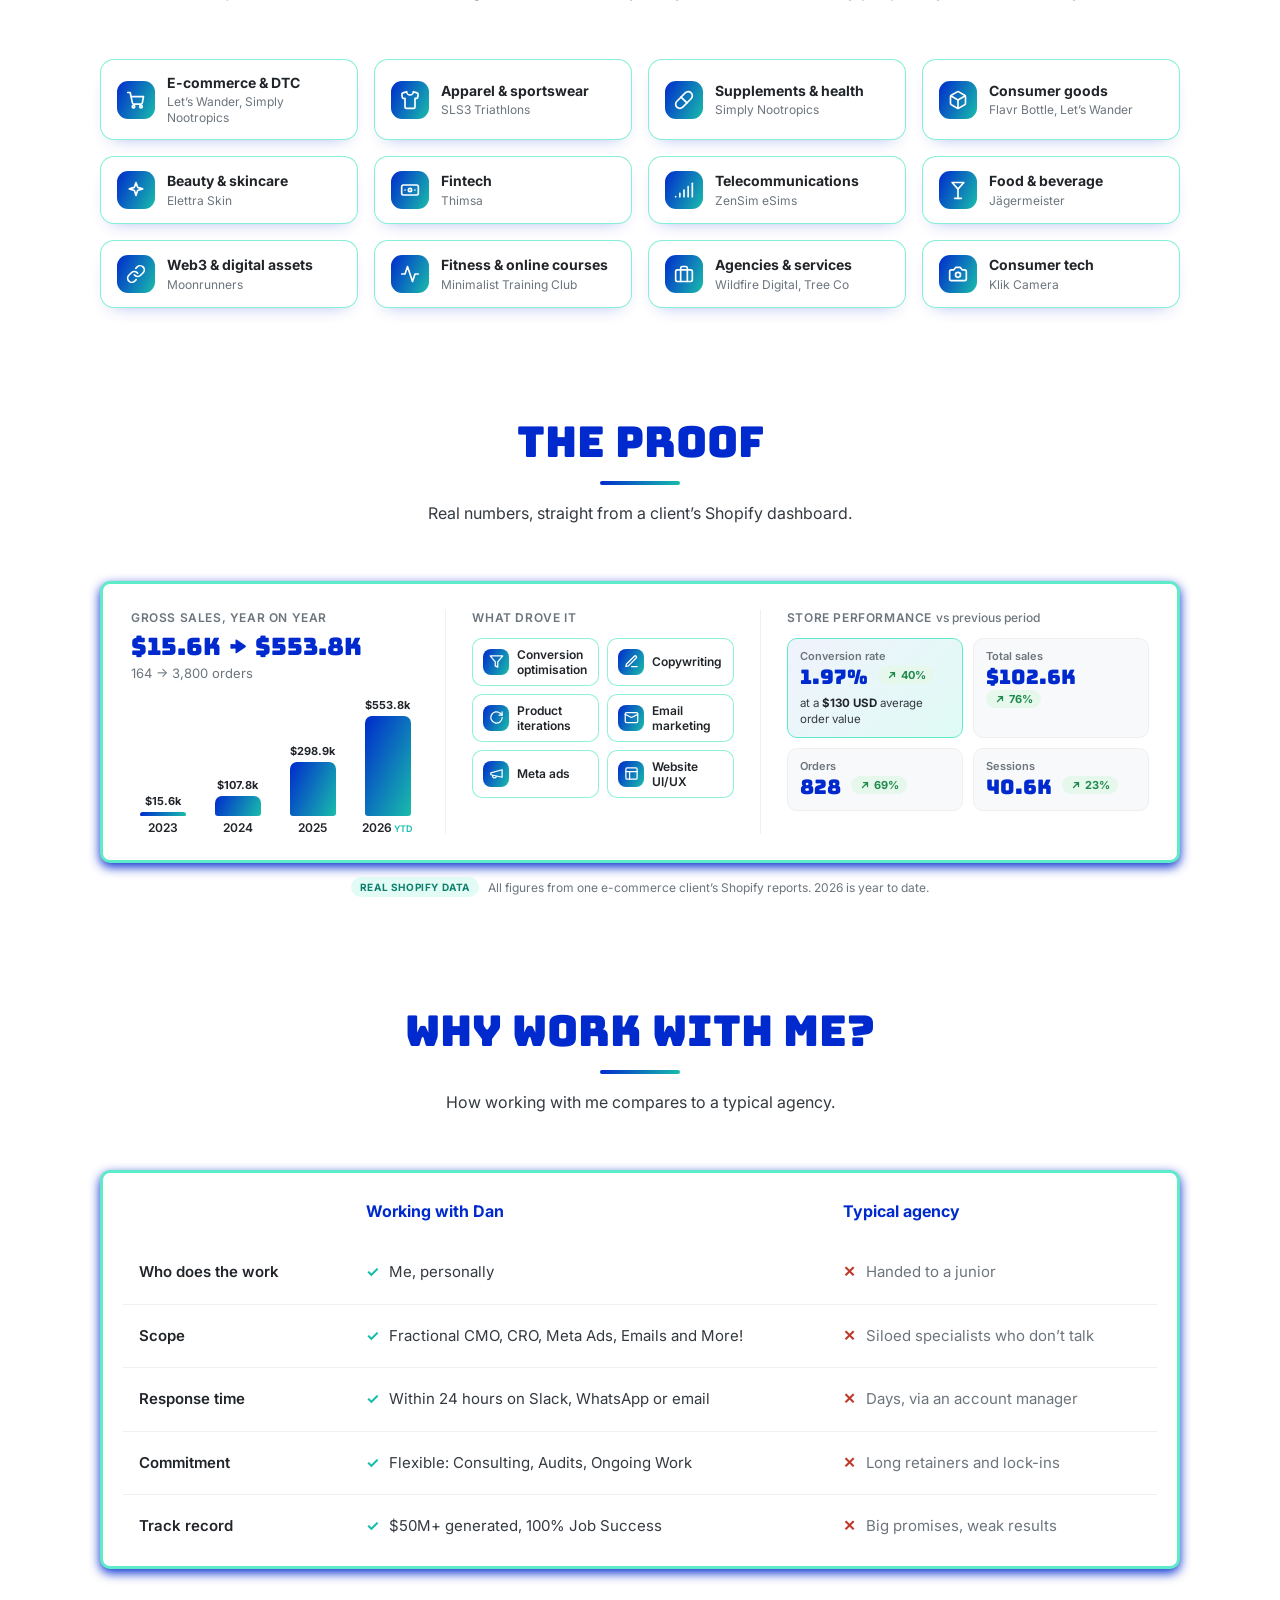
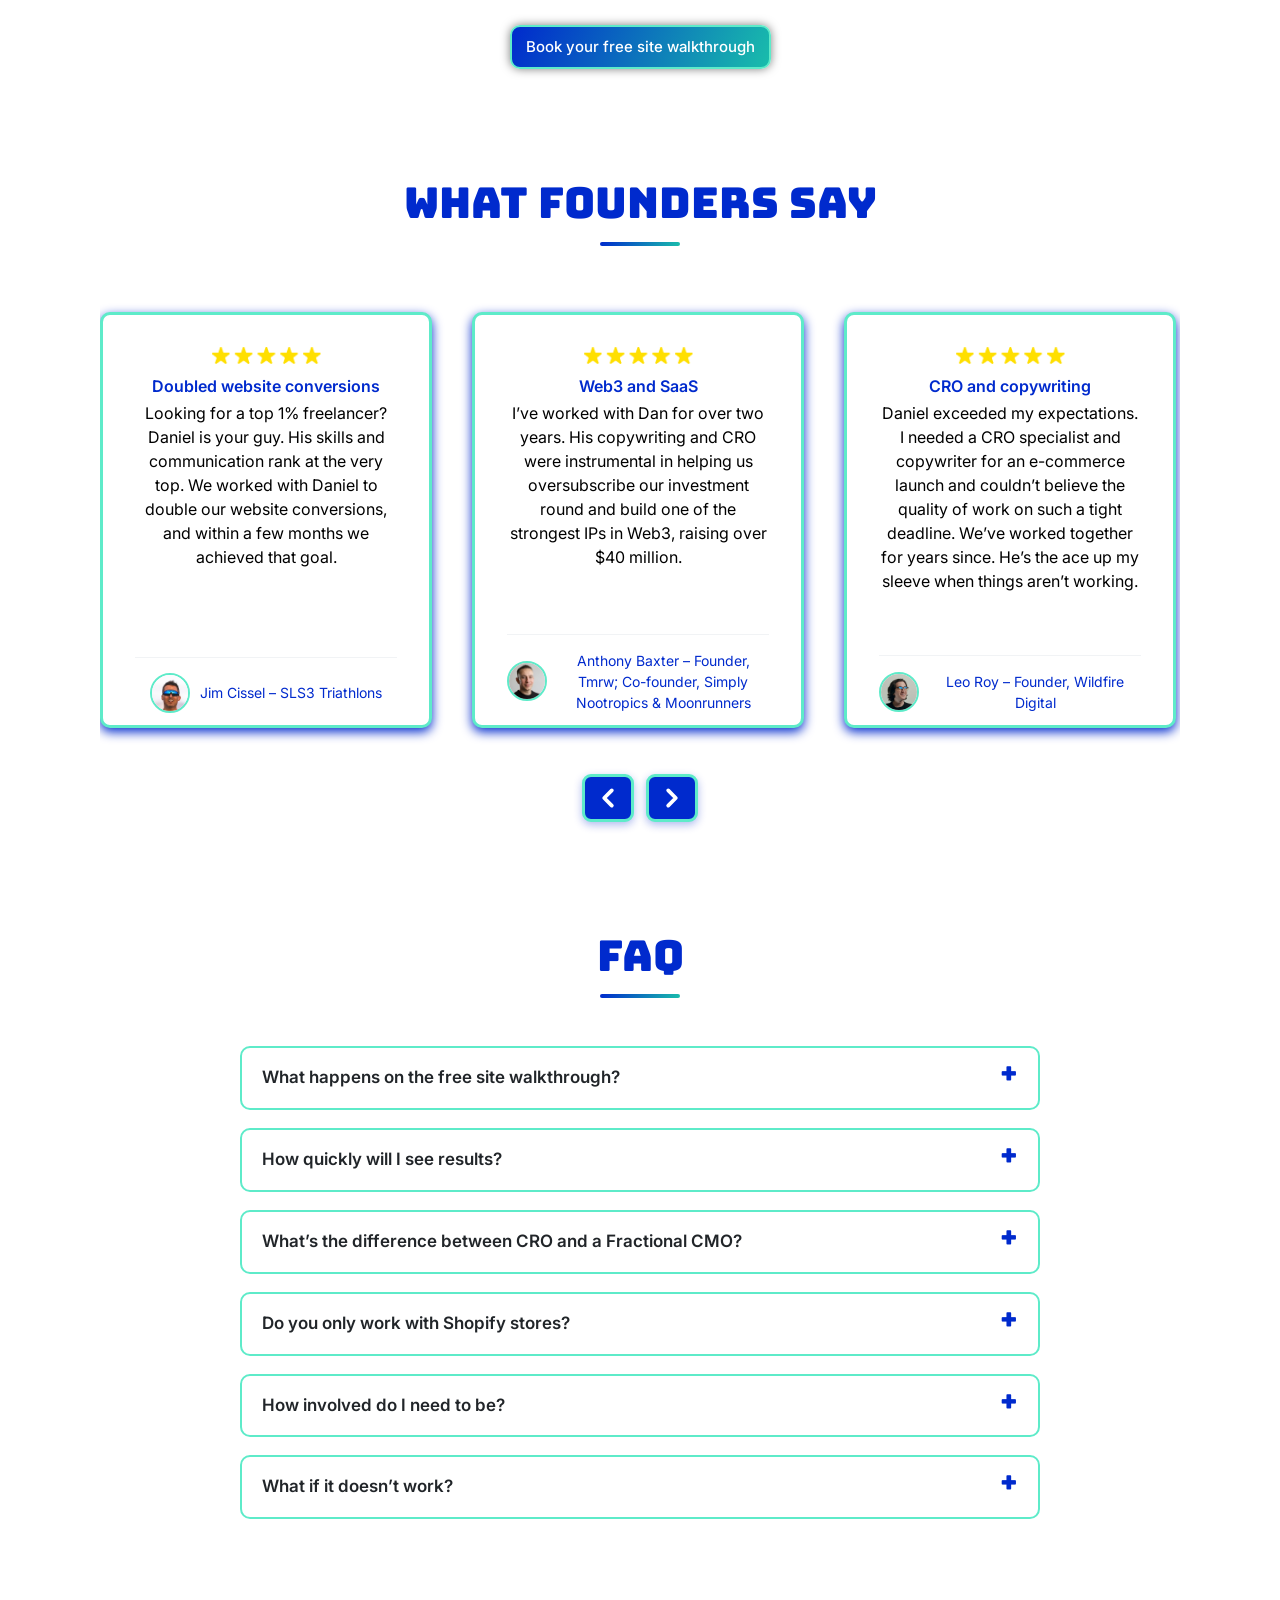
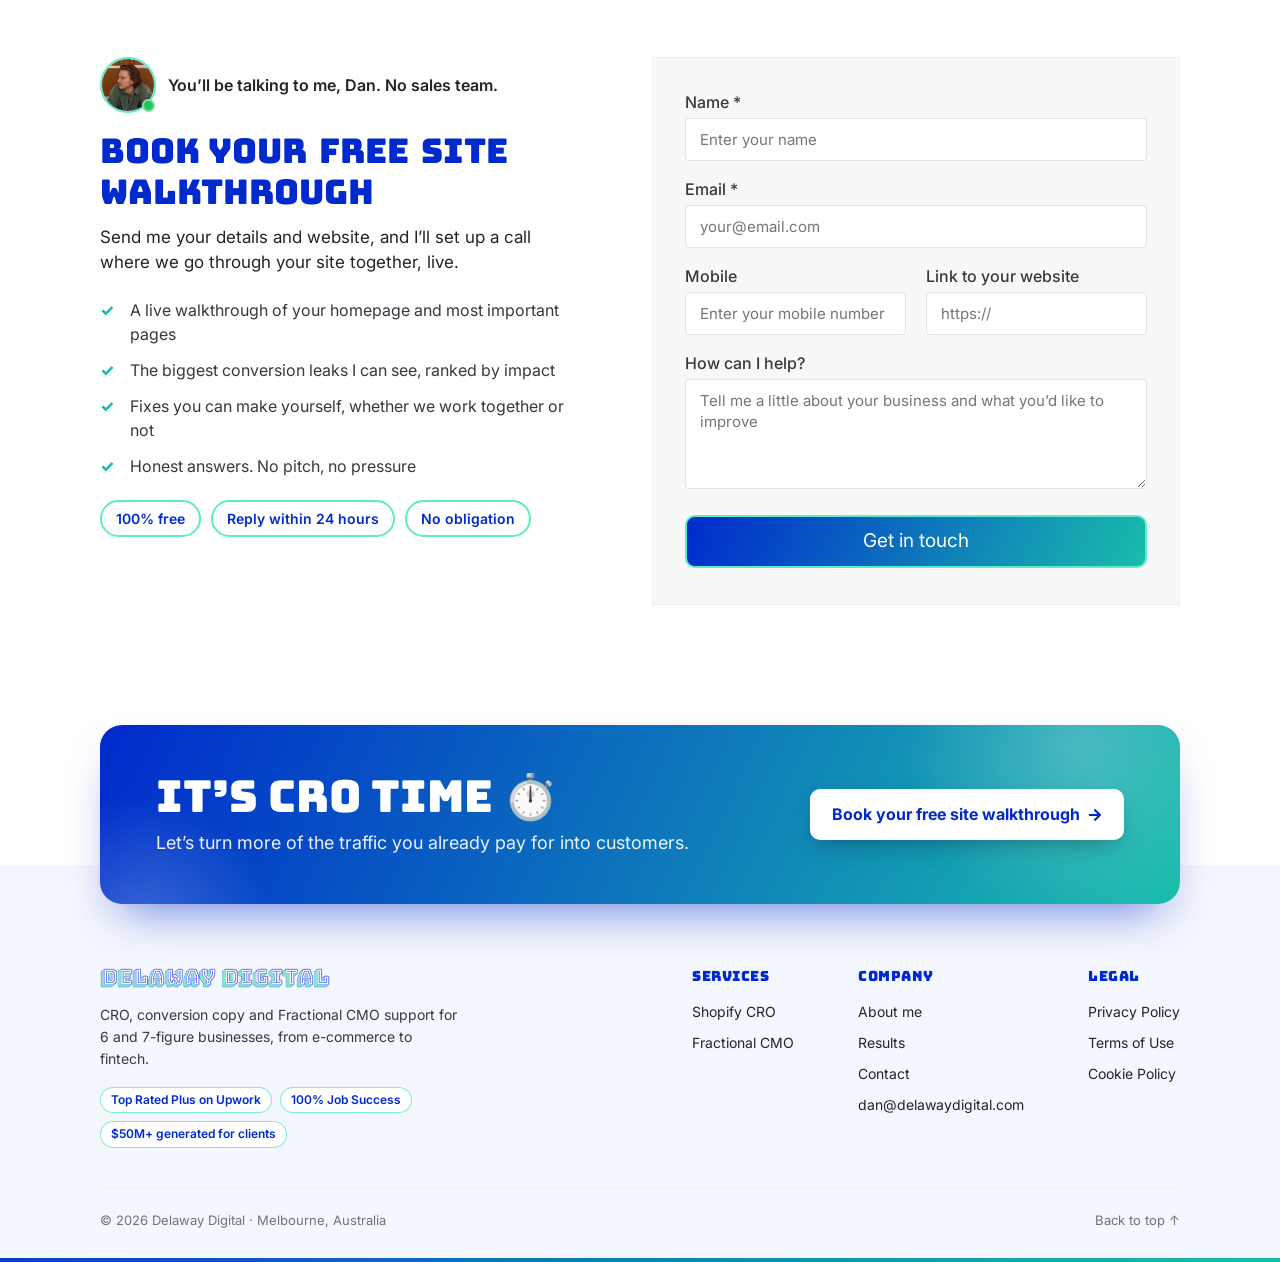
==== commit 4f058ffb: "SLS3 partnership length: 3 years Co-Authored-By: Claude Opus 5.5 <noreply@anthropic.com>" ====
--- a/index.html
+++ b/index.html
@@ -249,10 +249,10 @@
             <div>
               <p class="category">E-commerce · Fractional CMO</p>
               <h3>SLS3: 33x Shopify revenue</h3>
-              <p>Two-plus years as Fractional CMO for a US triathlon brand: conversion rate, design, hiring and ad campaigns, scaling Shopify revenue from $15k to over $500k and into new international markets.</p>
+              <p>Three years as Fractional CMO for a US triathlon brand: conversion rate, design, hiring and ad campaigns, scaling Shopify revenue from $15k to over $500k and into new international markets.</p>
               <ul class="metrics">
                 <li><strong data-count="33" data-suffix="x">33x</strong><span>$15k → $500k+ revenue</span></li>
-                <li><strong data-count="2" data-suffix="+ years">2+ years</strong><span>Ongoing partnership</span></li>
+                <li><strong data-count="3" data-suffix=" years">3 years</strong><span>Ongoing partnership</span></li>
               </ul>
               <a class="card-link" href="/results/sls3/">Read the case study →</a>
             </div>
--- a/styles.css
+++ b/styles.css
@@ -1016,3 +1016,44 @@
   .testimonial-grid { gap: 18px; padding-inline: 4px; }
   .testimonial-grid .testimonial { flex-basis: 88%; }
 }
+
+/* ===== Case study page ===== */
+.case-hero-logo { display: block; width: 190px; height: auto; margin: 6px auto 18px; }
+.case-banner { padding: 0; }
+.case-banner-frame { position: relative; border-radius: 22px; overflow: hidden; box-shadow: 0 18px 40px rgba(20, 40, 120, 0.15); }
+.case-banner-frame > img:first-child { display: block; width: 100%; height: auto; aspect-ratio: 1600 / 596; object-fit: cover; }
+.case-banner-logo { position: absolute; top: 7%; right: 4%; width: 15%; min-width: 110px; height: auto; filter: drop-shadow(0 2px 10px rgba(255, 255, 255, 0.35)); }
+.case-facts { display: grid; grid-template-columns: repeat(4, 1fr); gap: 0; margin: -38px auto 0; width: calc(100% - 64px); position: relative; padding: 0; background: #fff; }
+.case-facts > div { padding: 18px 22px; }
+.case-facts > div + div { border-left: 1px solid #eef0f4; }
+.case-facts dt { color: var(--muted); font: 600 11px/1.2 var(--font-body); text-transform: uppercase; letter-spacing: 0.08em; }
+.case-facts dd { margin: 6px 0 0; color: var(--ink); font: 600 15.5px/1.3 var(--font-body); }
+.case-stats { grid-template-columns: repeat(4, 1fr); max-width: none; margin-top: 0; }
+.case-gallery { display: grid; grid-template-columns: repeat(3, 1fr); gap: 22px; }
+.case-gallery figure { margin: 0; }
+.case-gallery img { display: block; width: 100%; height: auto; aspect-ratio: 16 / 9; object-fit: cover; border-radius: 14px; box-shadow: 0 10px 28px rgba(20, 40, 120, 0.12); }
+.case-gallery figcaption { margin-top: 10px; color: var(--muted); font: 500 13.5px/1.3 var(--font-body); text-align: center; }
+.case-quote { max-width: 820px; margin: 0 auto; padding: 40px 48px 32px; text-align: center; }
+.case-quote .stars { width: 115px; margin: 0 auto 18px; }
+.case-quote blockquote { margin: 0; color: var(--ink); font: 500 21px/1.55 var(--font-body); }
+.case-quote figcaption { display: flex; align-items: center; justify-content: center; gap: 14px; margin-top: 26px; text-align: left; }
+.case-quote figcaption img { width: 56px; height: 56px; border-radius: 50%; object-fit: cover; }
+.case-quote figcaption strong { display: block; color: var(--ink); font: 700 16px/1.3 var(--font-body); }
+.case-quote figcaption span { color: var(--blue); font: 500 14px/1.3 var(--font-body); }
+@media (max-width: 900px) {
+  .case-facts { grid-template-columns: repeat(2, 1fr); }
+  .case-facts > div:nth-child(3) { border-left: 0; }
+  .case-facts > div:nth-child(n+3) { border-top: 1px solid #eef0f4; }
+  .case-stats { grid-template-columns: repeat(2, 1fr); }
+  .case-gallery { grid-template-columns: repeat(2, 1fr); }
+}
+@media (max-width: 600px) {
+  .case-banner-frame { border-radius: 14px; }
+  .case-banner-frame > img:first-child { aspect-ratio: 4 / 3; object-position: 35% center; }
+  .case-banner-logo { width: 28%; min-width: 0; }
+  .case-facts { width: calc(100% - 24px); margin-top: -24px; }
+  .case-facts > div { padding: 14px 16px; }
+  .case-gallery { grid-template-columns: 1fr; }
+  .case-quote { padding: 28px 22px 24px; }
+  .case-quote blockquote { font-size: 17px; }
+}
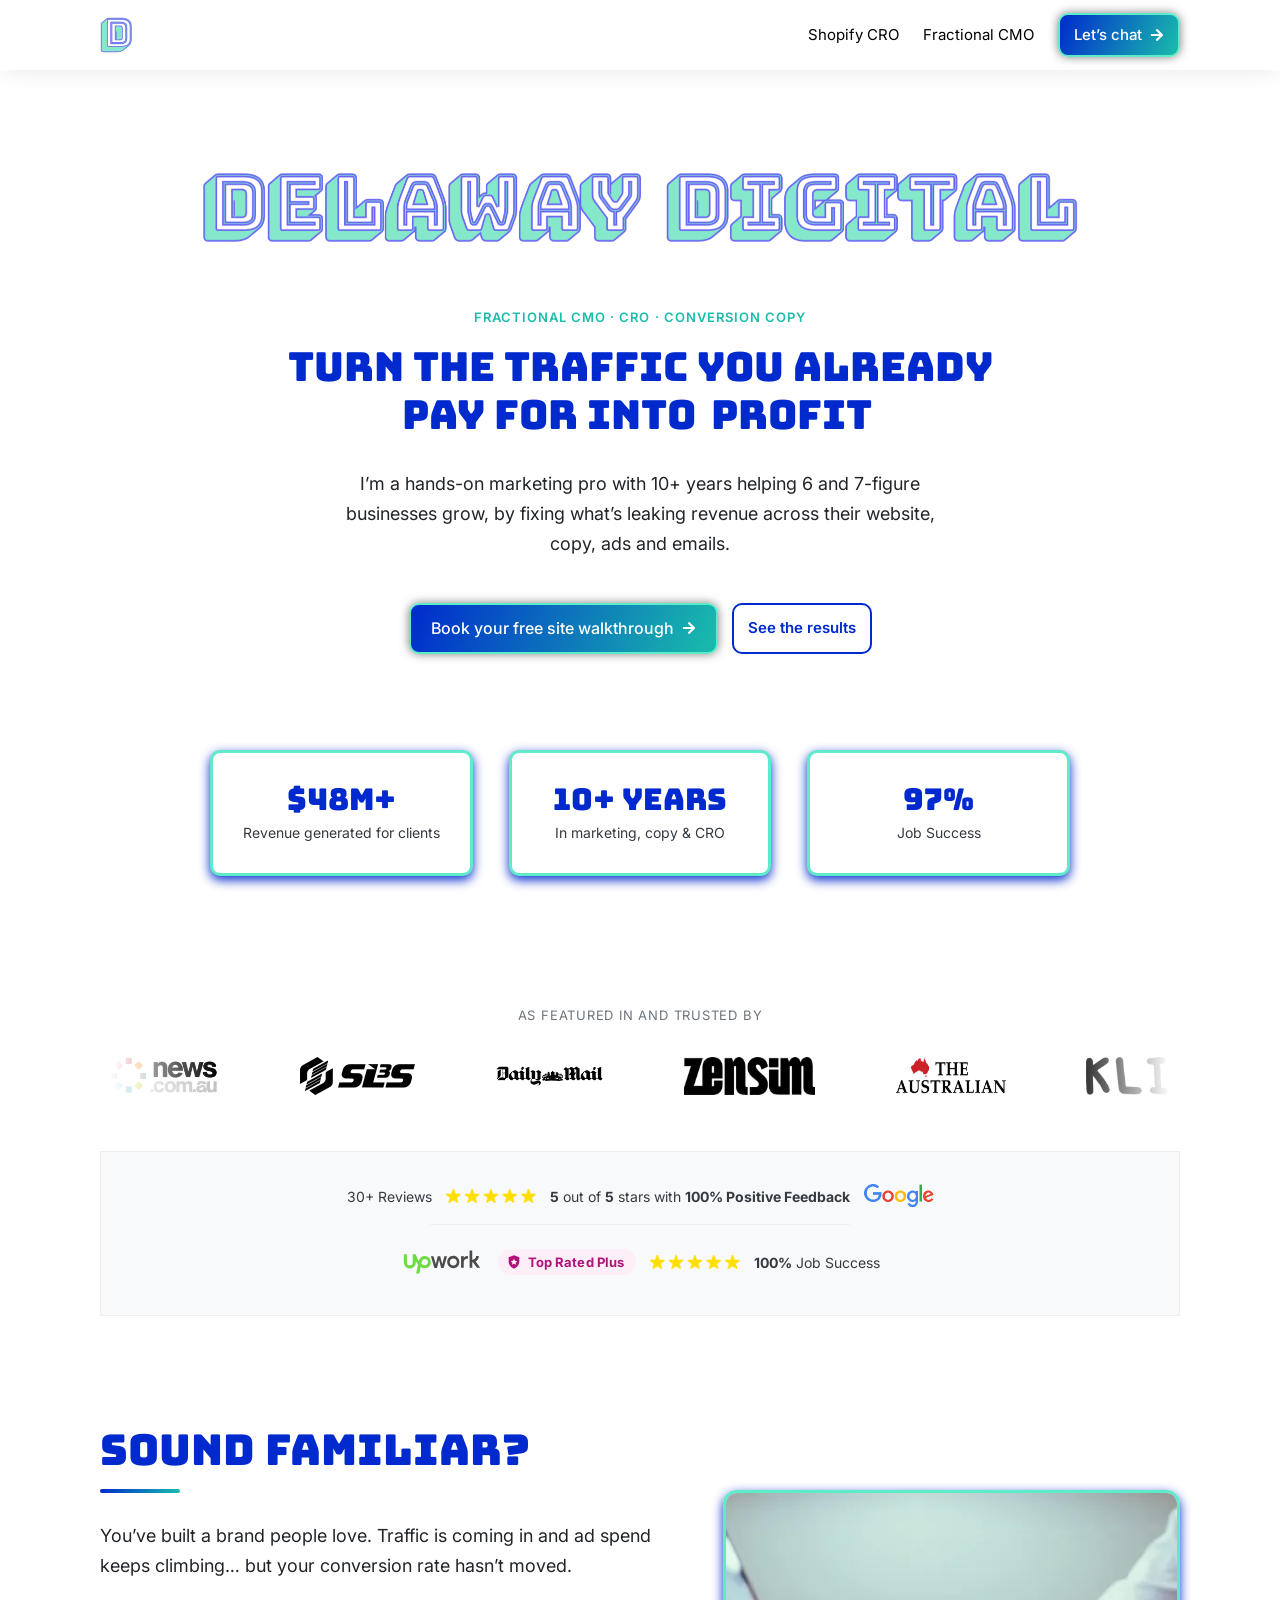
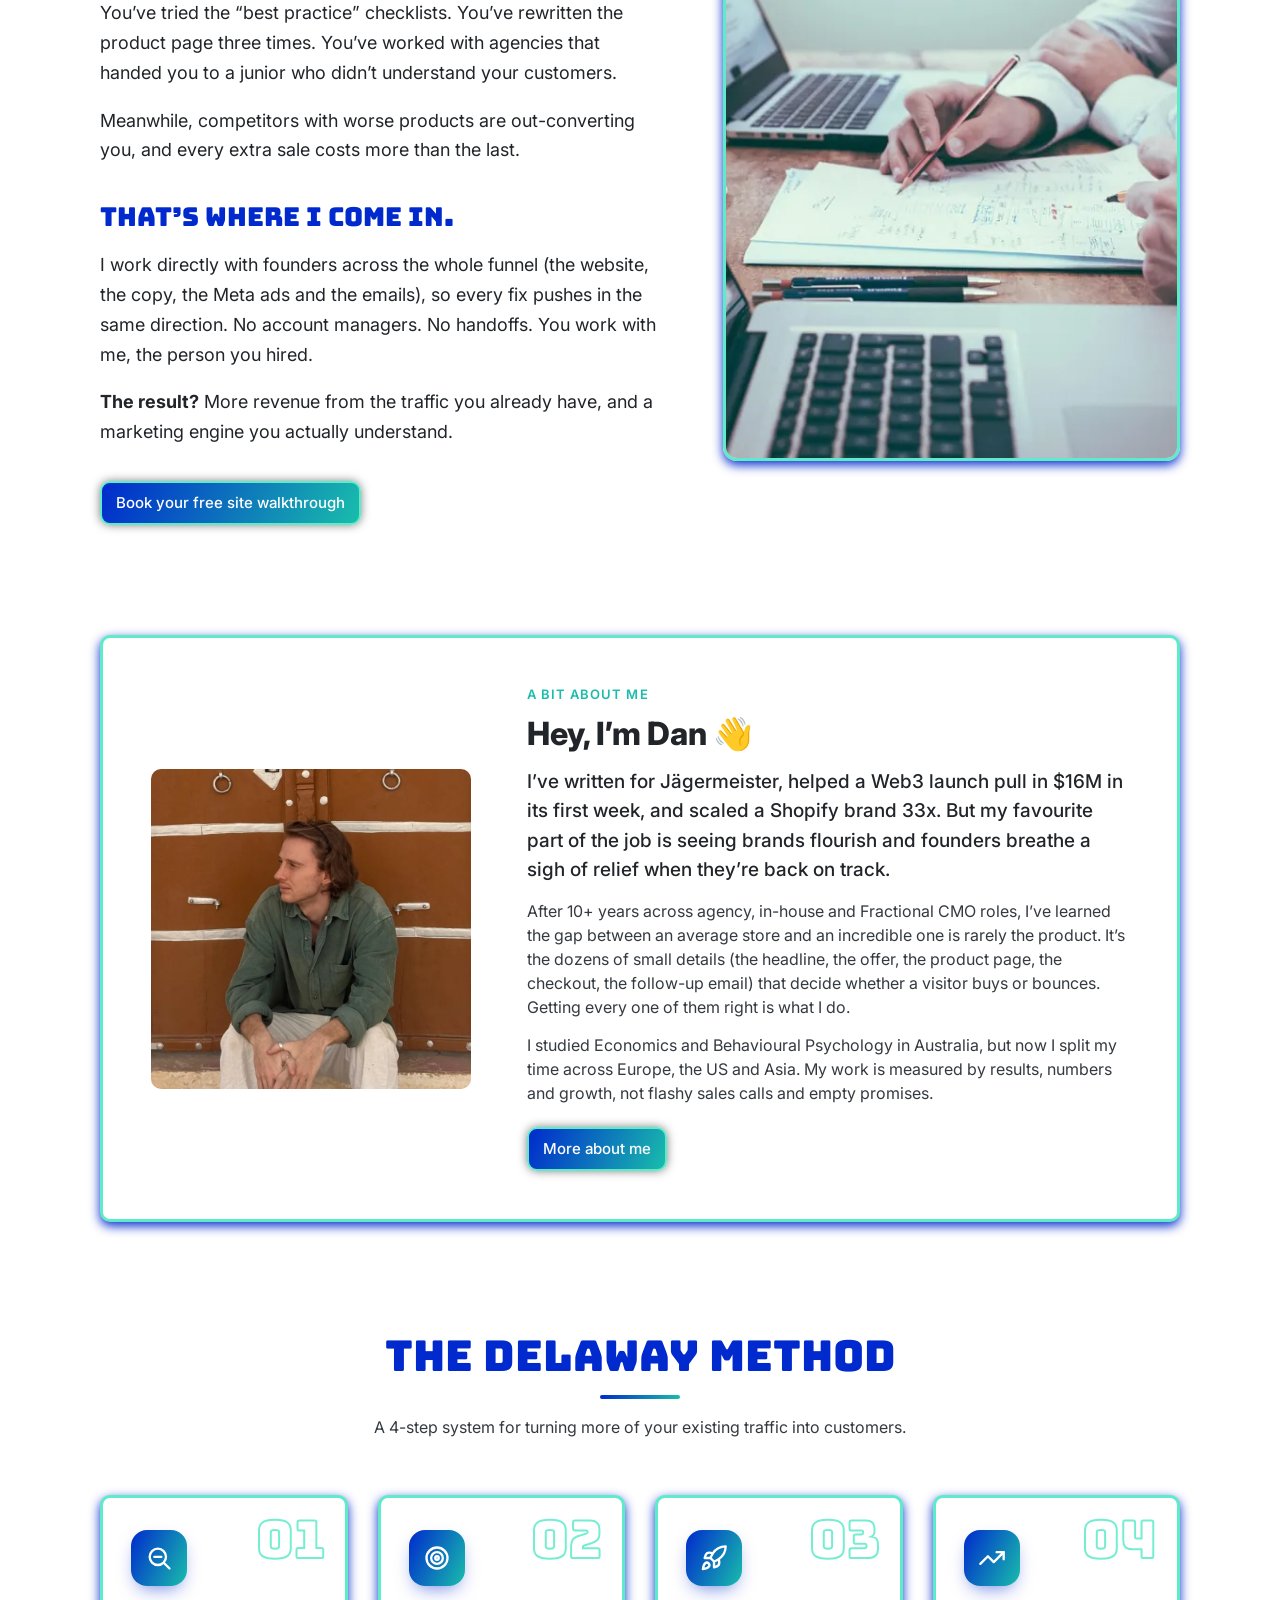
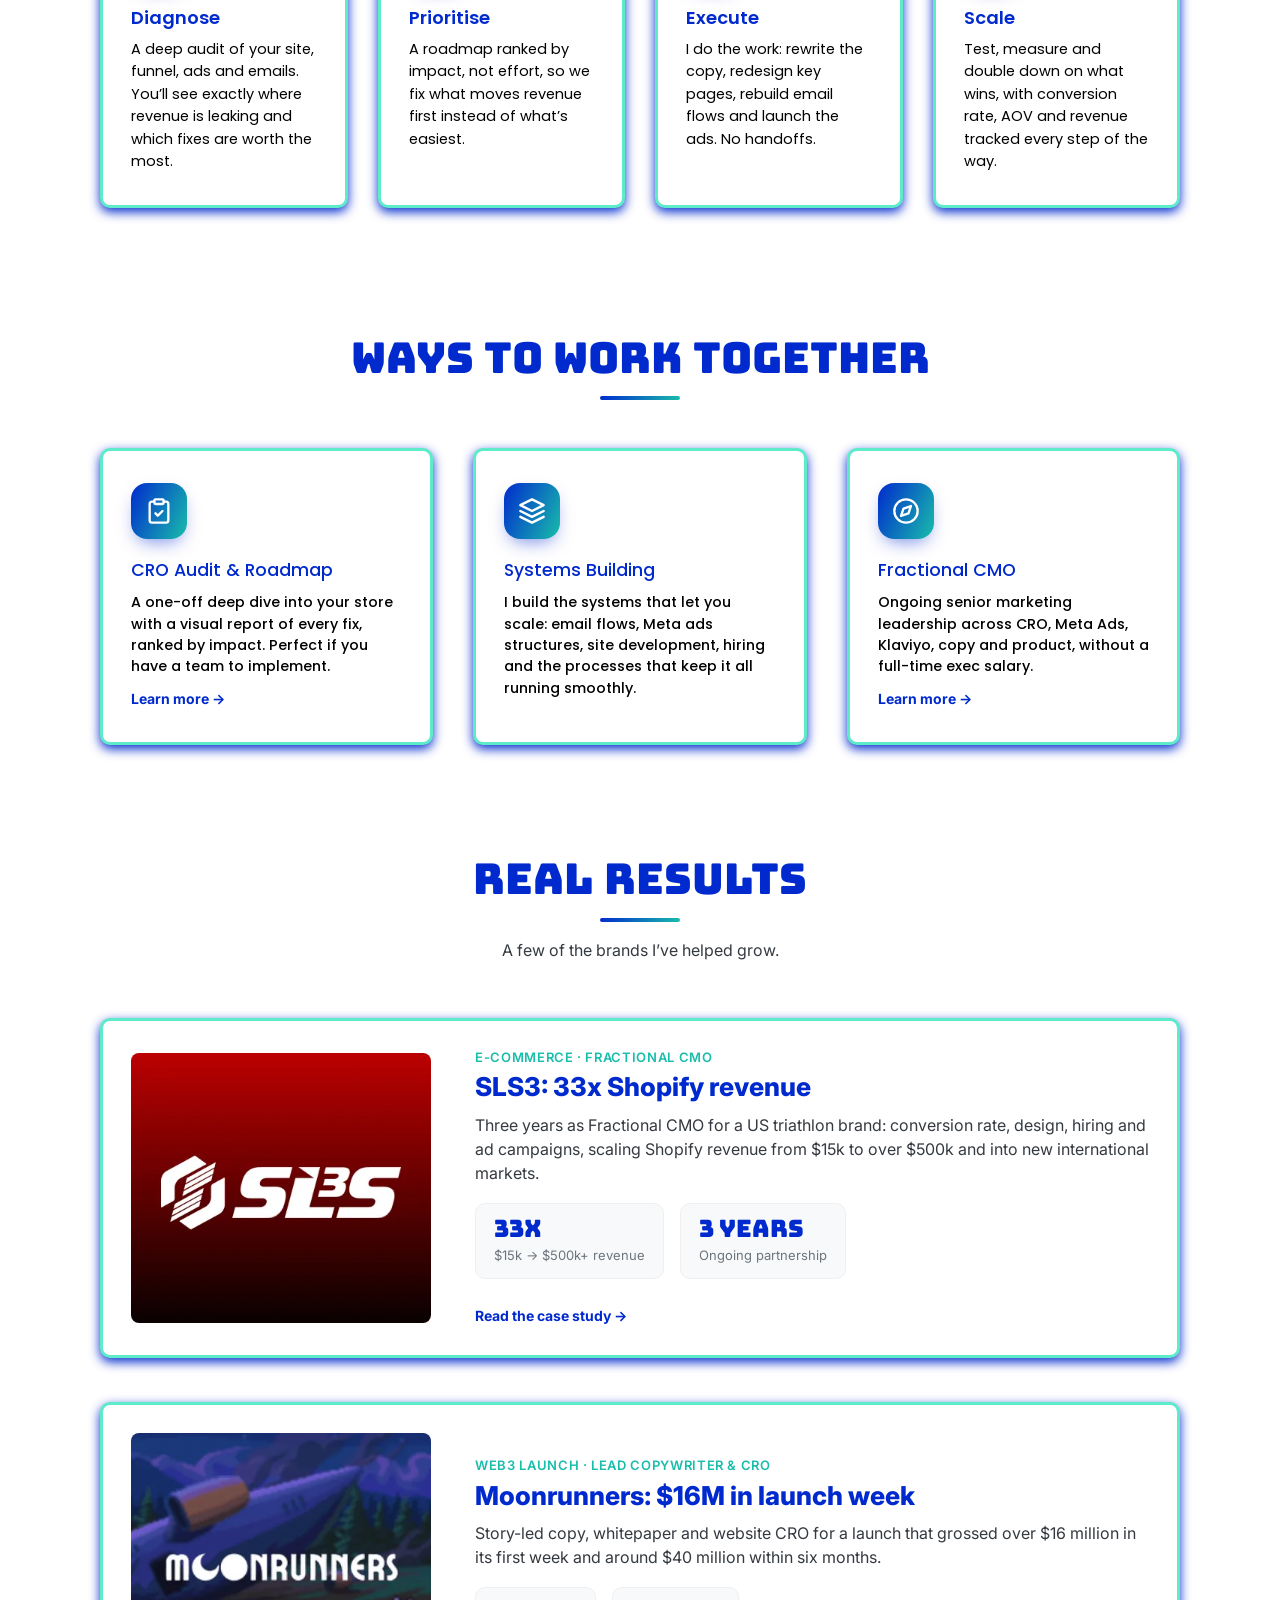
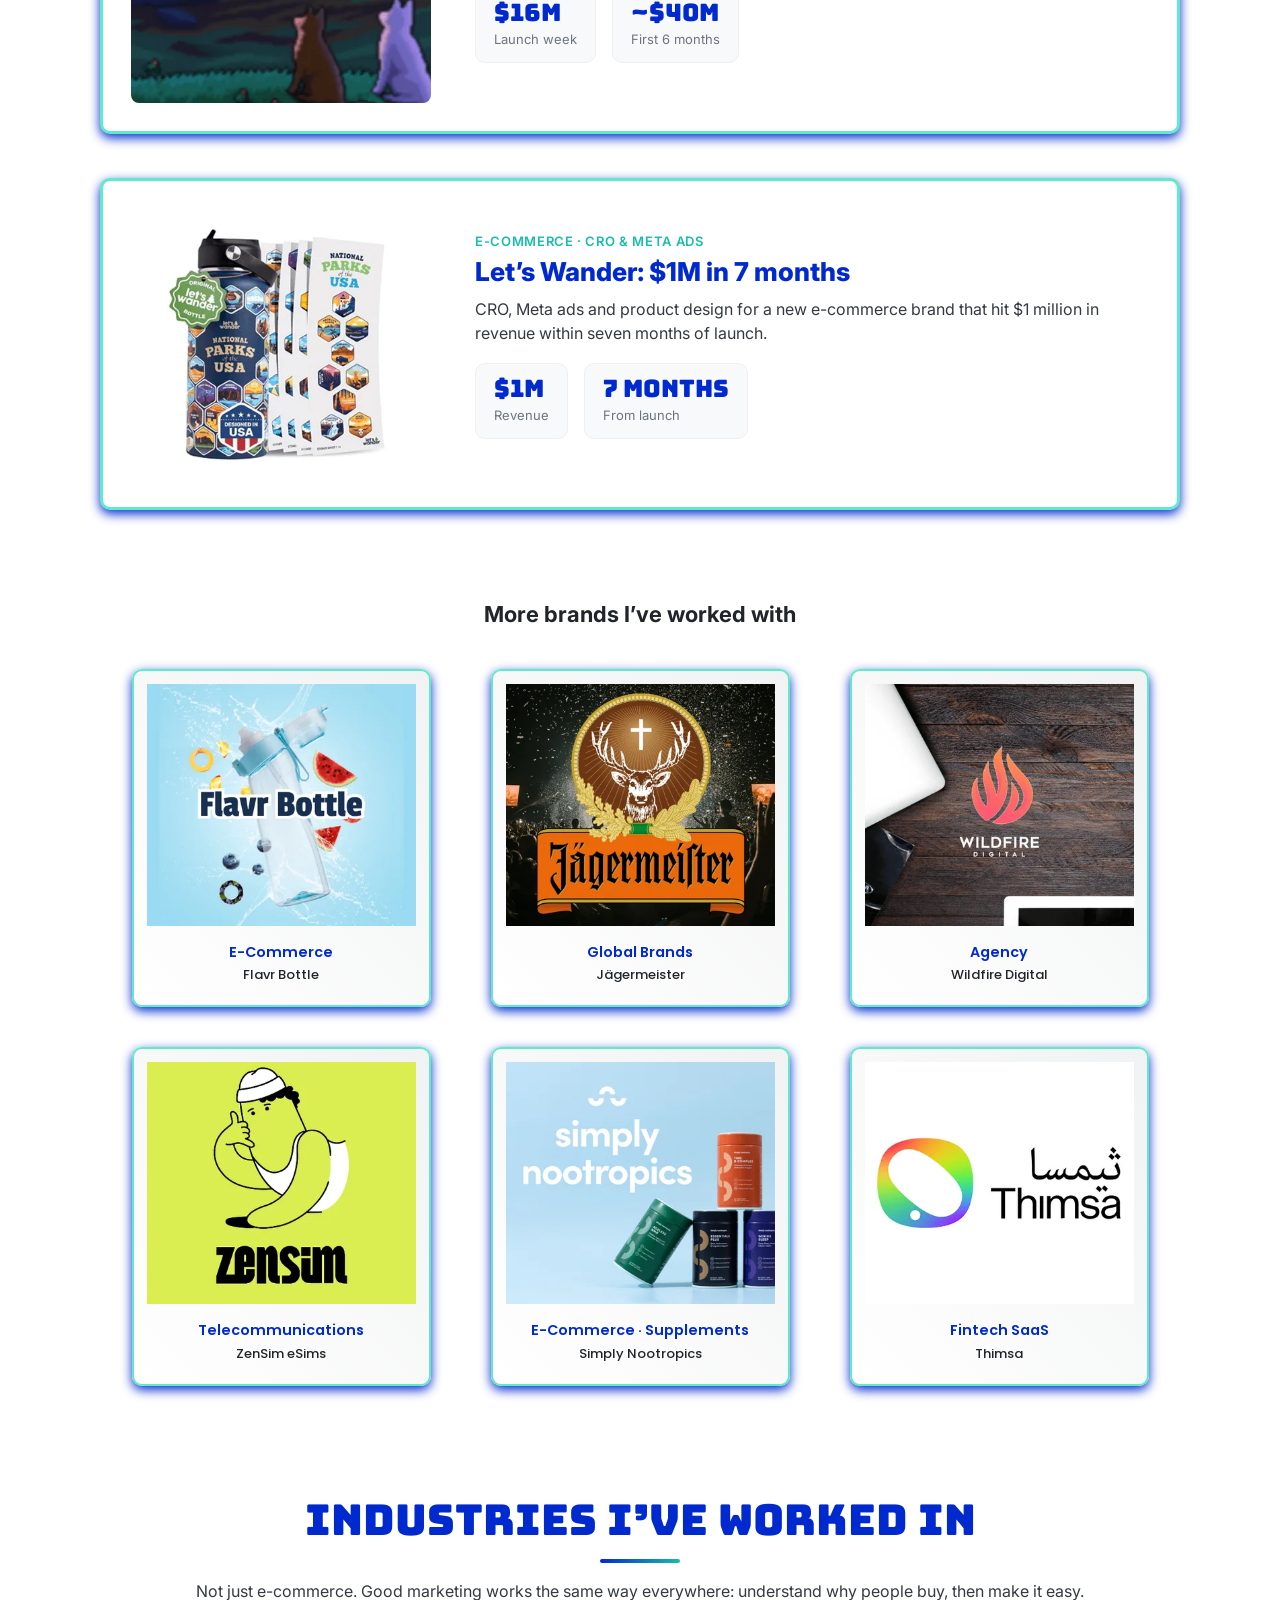
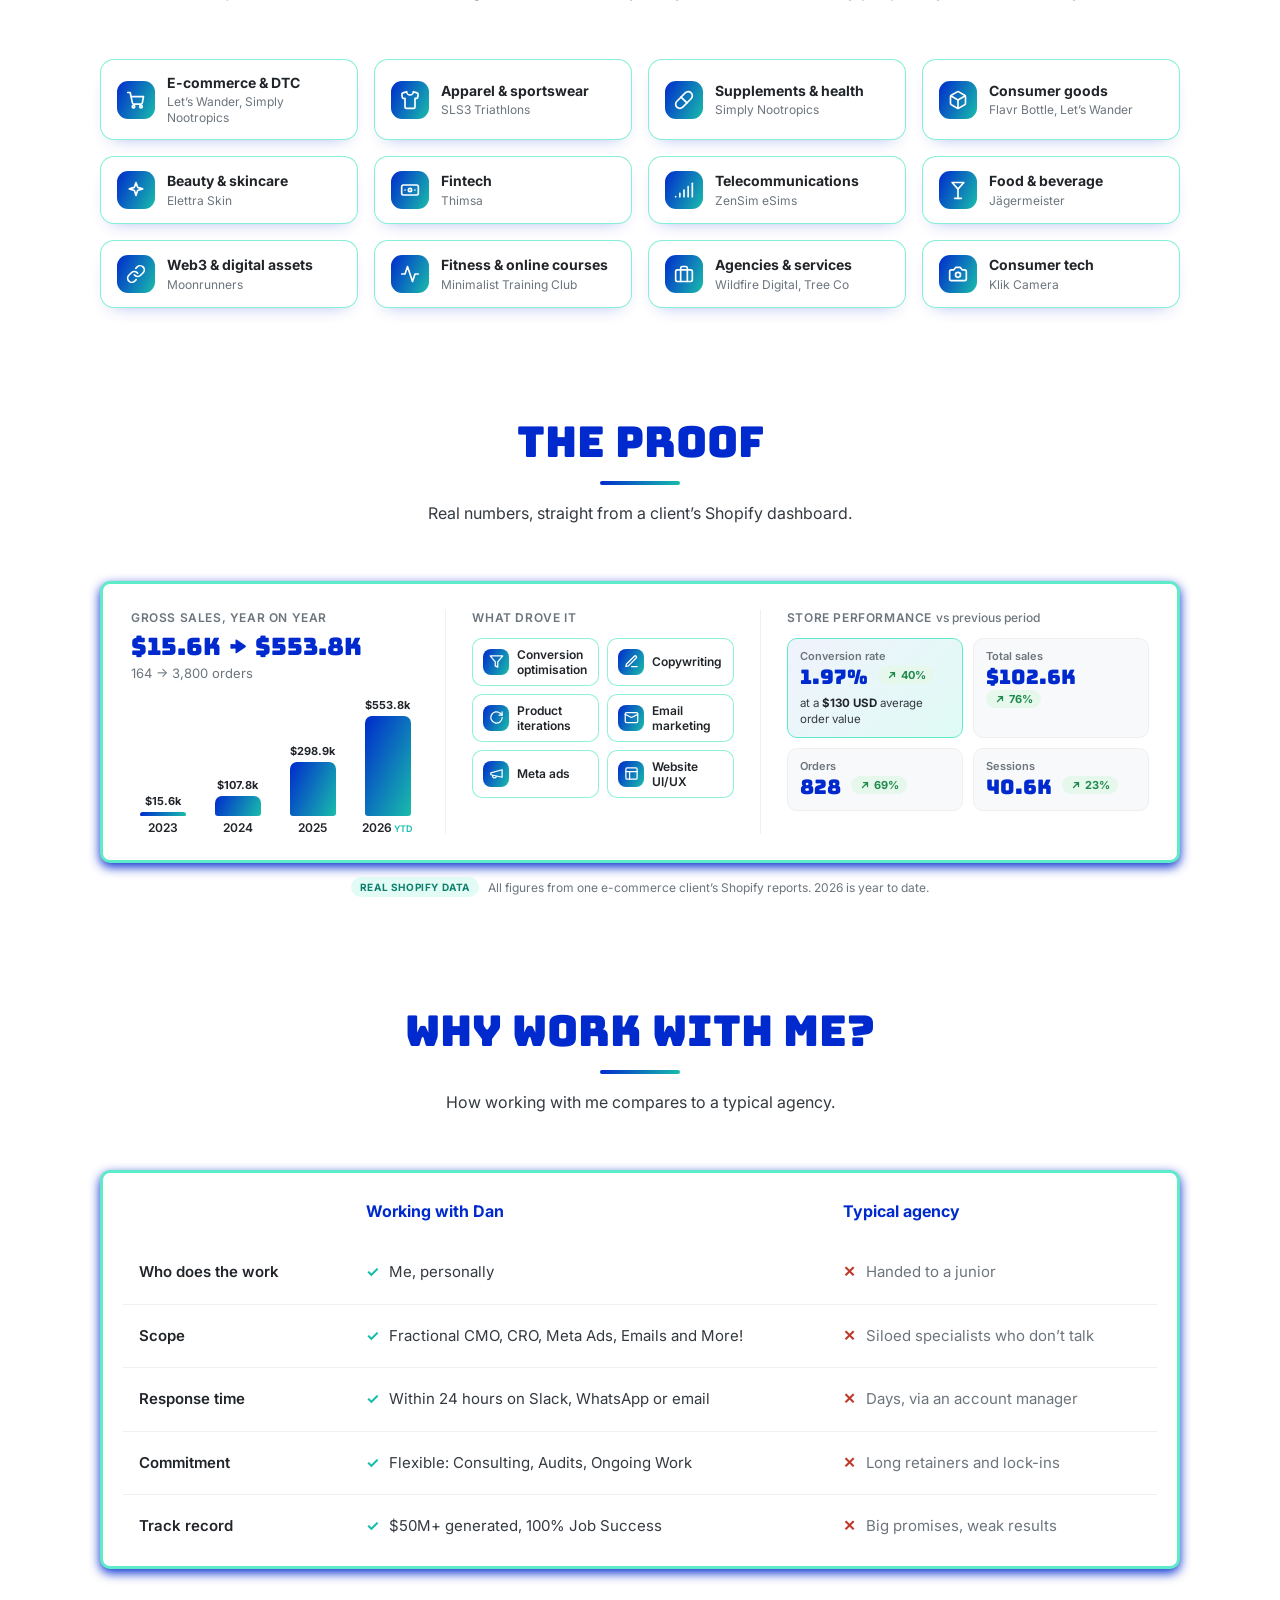
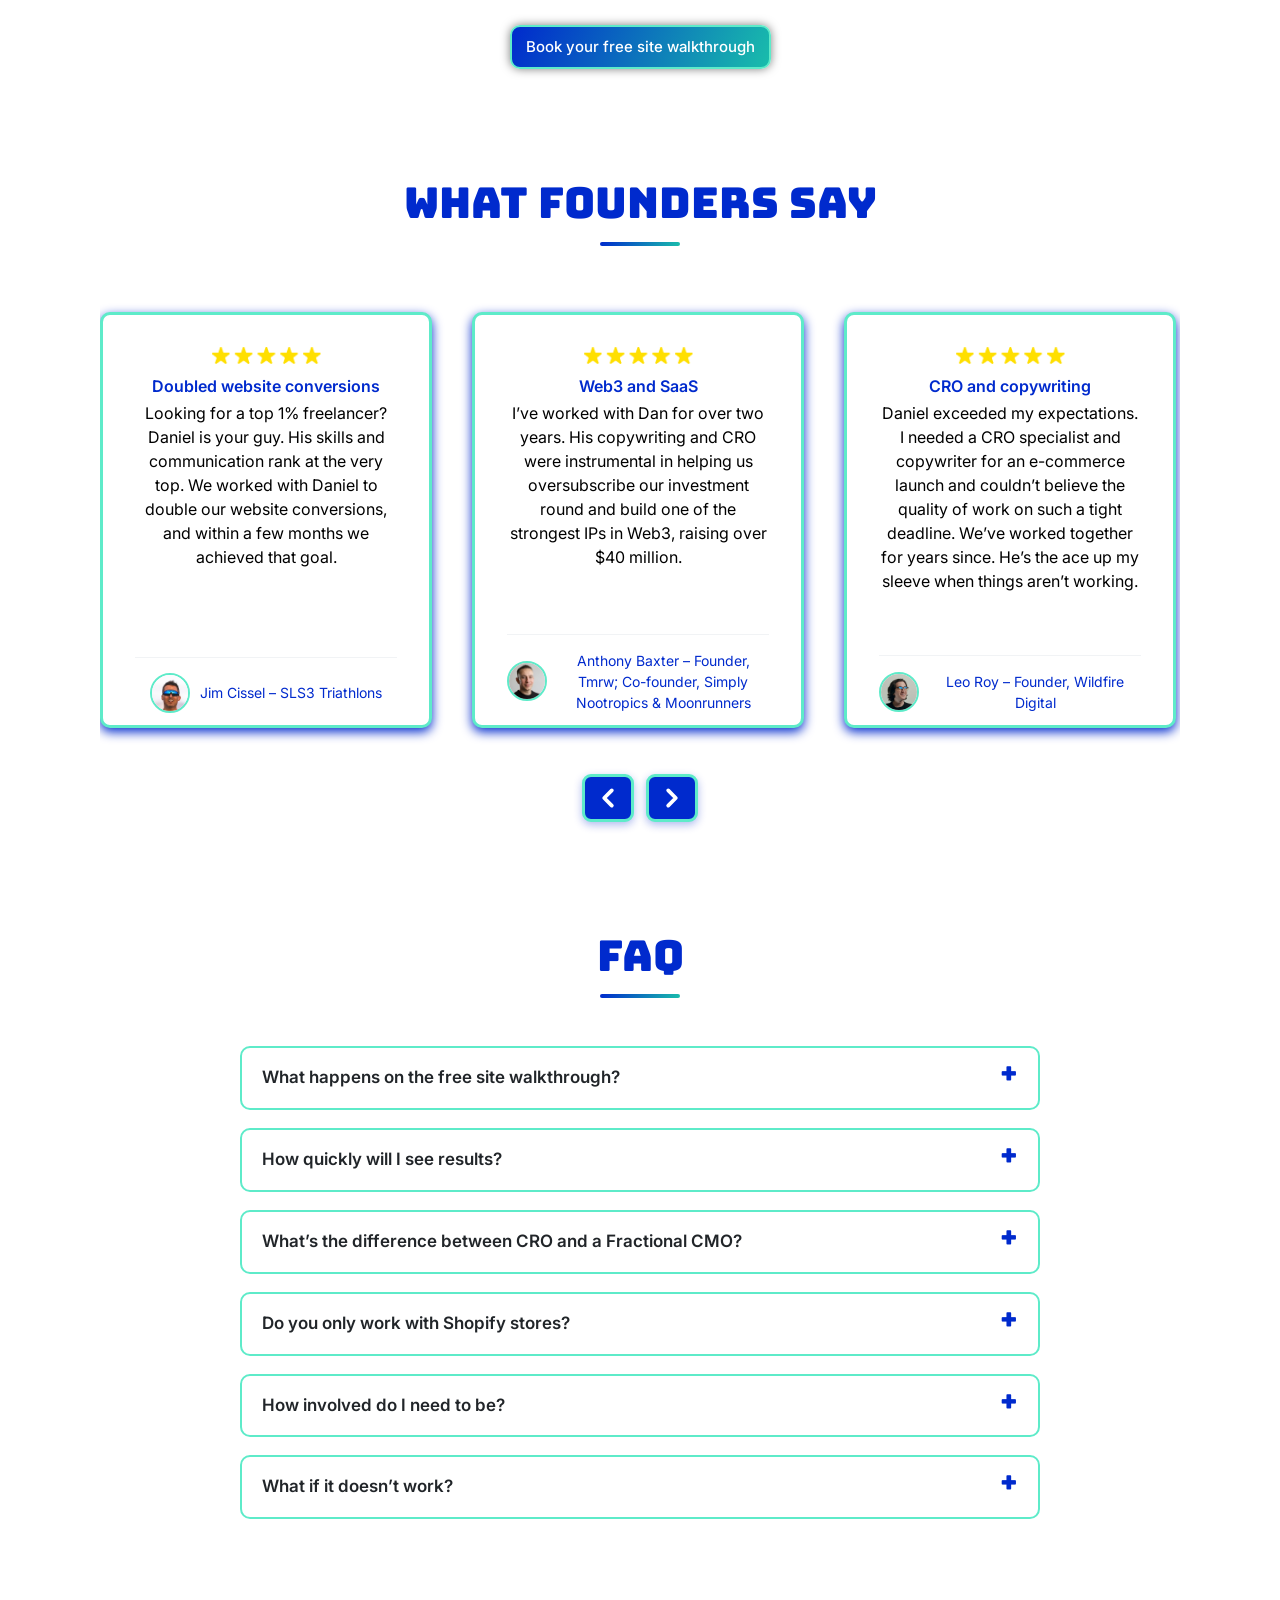
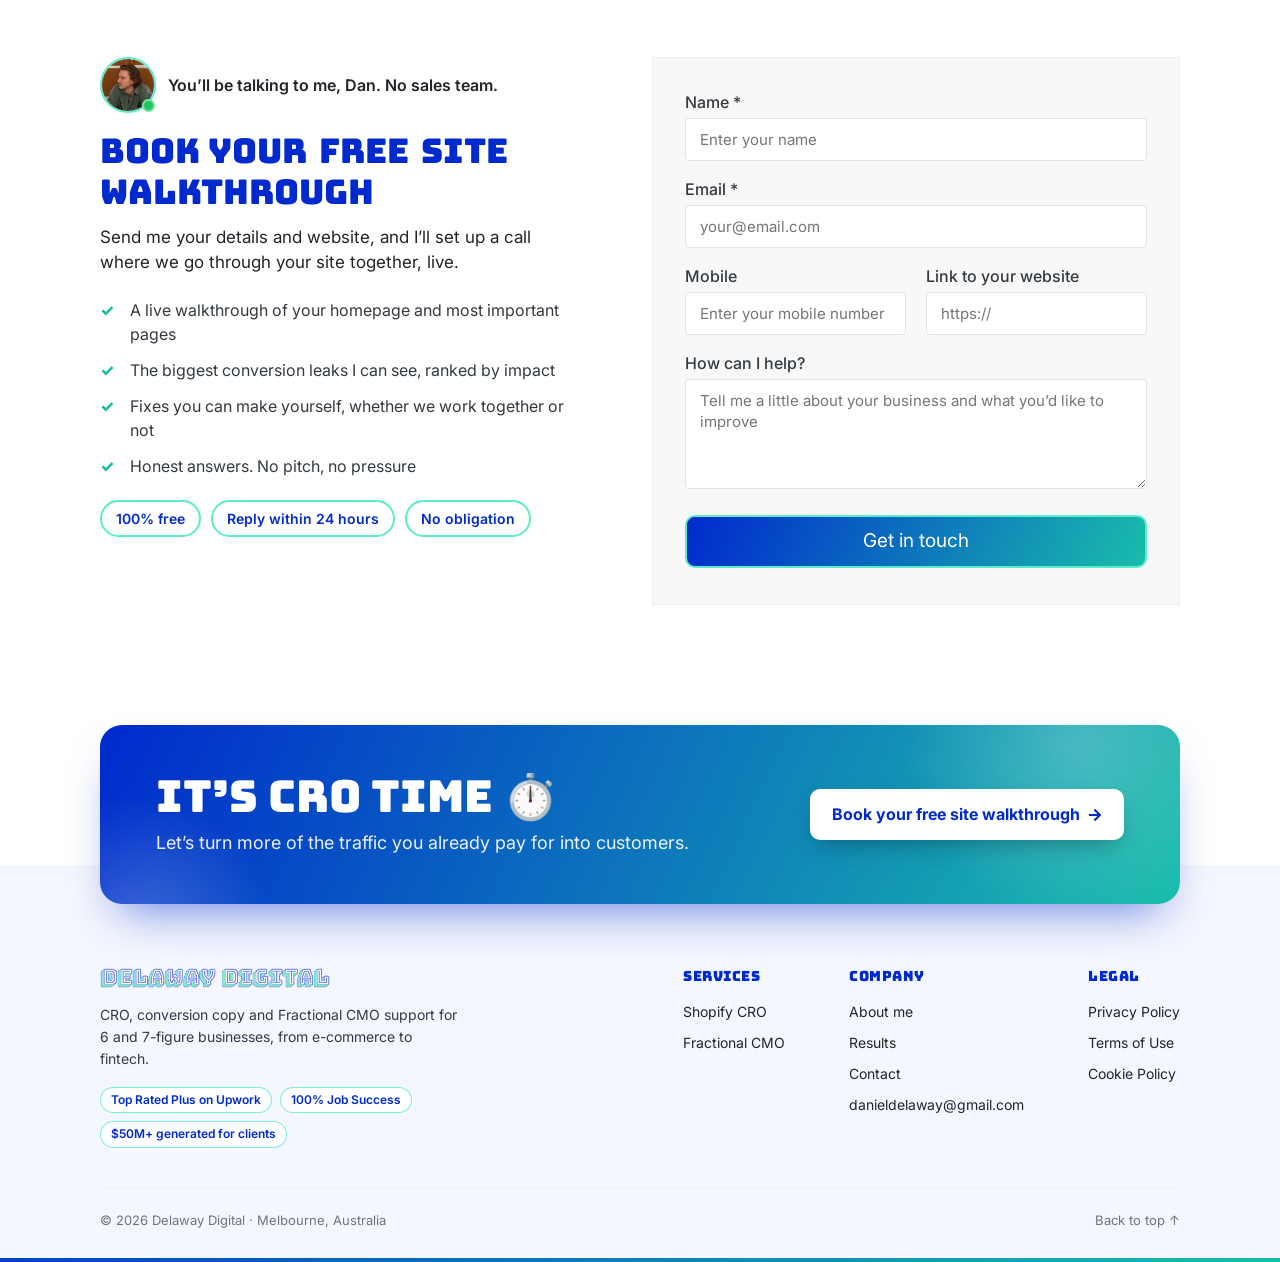
==== commit 10ced435: "Use Gmail as contact email until the business mailbox is set up Co-Authored-By: Claude Opus 5.5 <nor" ====
--- a/index.html
+++ b/index.html
@@ -706,7 +706,7 @@
               <li><a href="/about/">About me</a></li>
               <li><a href="/#results">Results</a></li>
               <li><a href="/#contact">Contact</a></li>
-              <li><a href="mailto:dan@delawaydigital.com">dan@delawaydigital.com</a></li>
+              <li><a href="mailto:danieldelaway@gmail.com">danieldelaway@gmail.com</a></li>
             </ul>
           </div>
           <div>
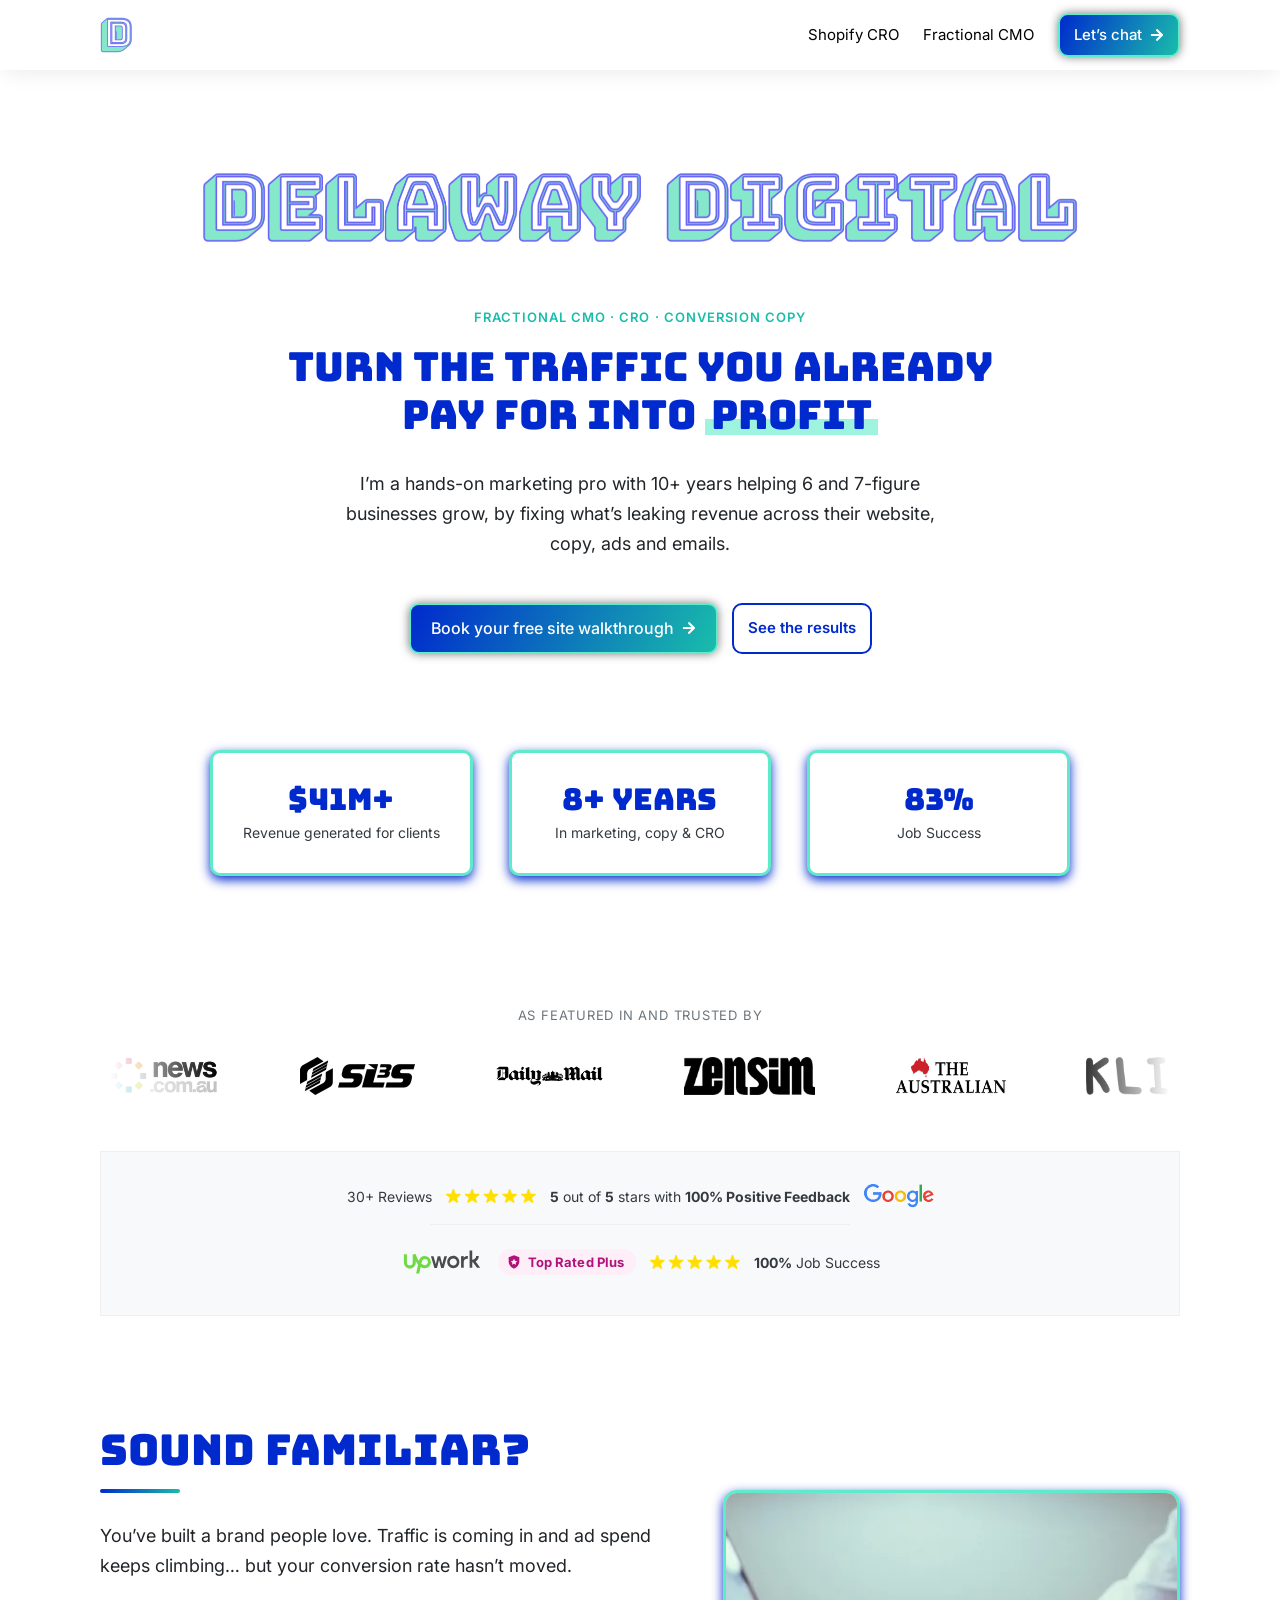
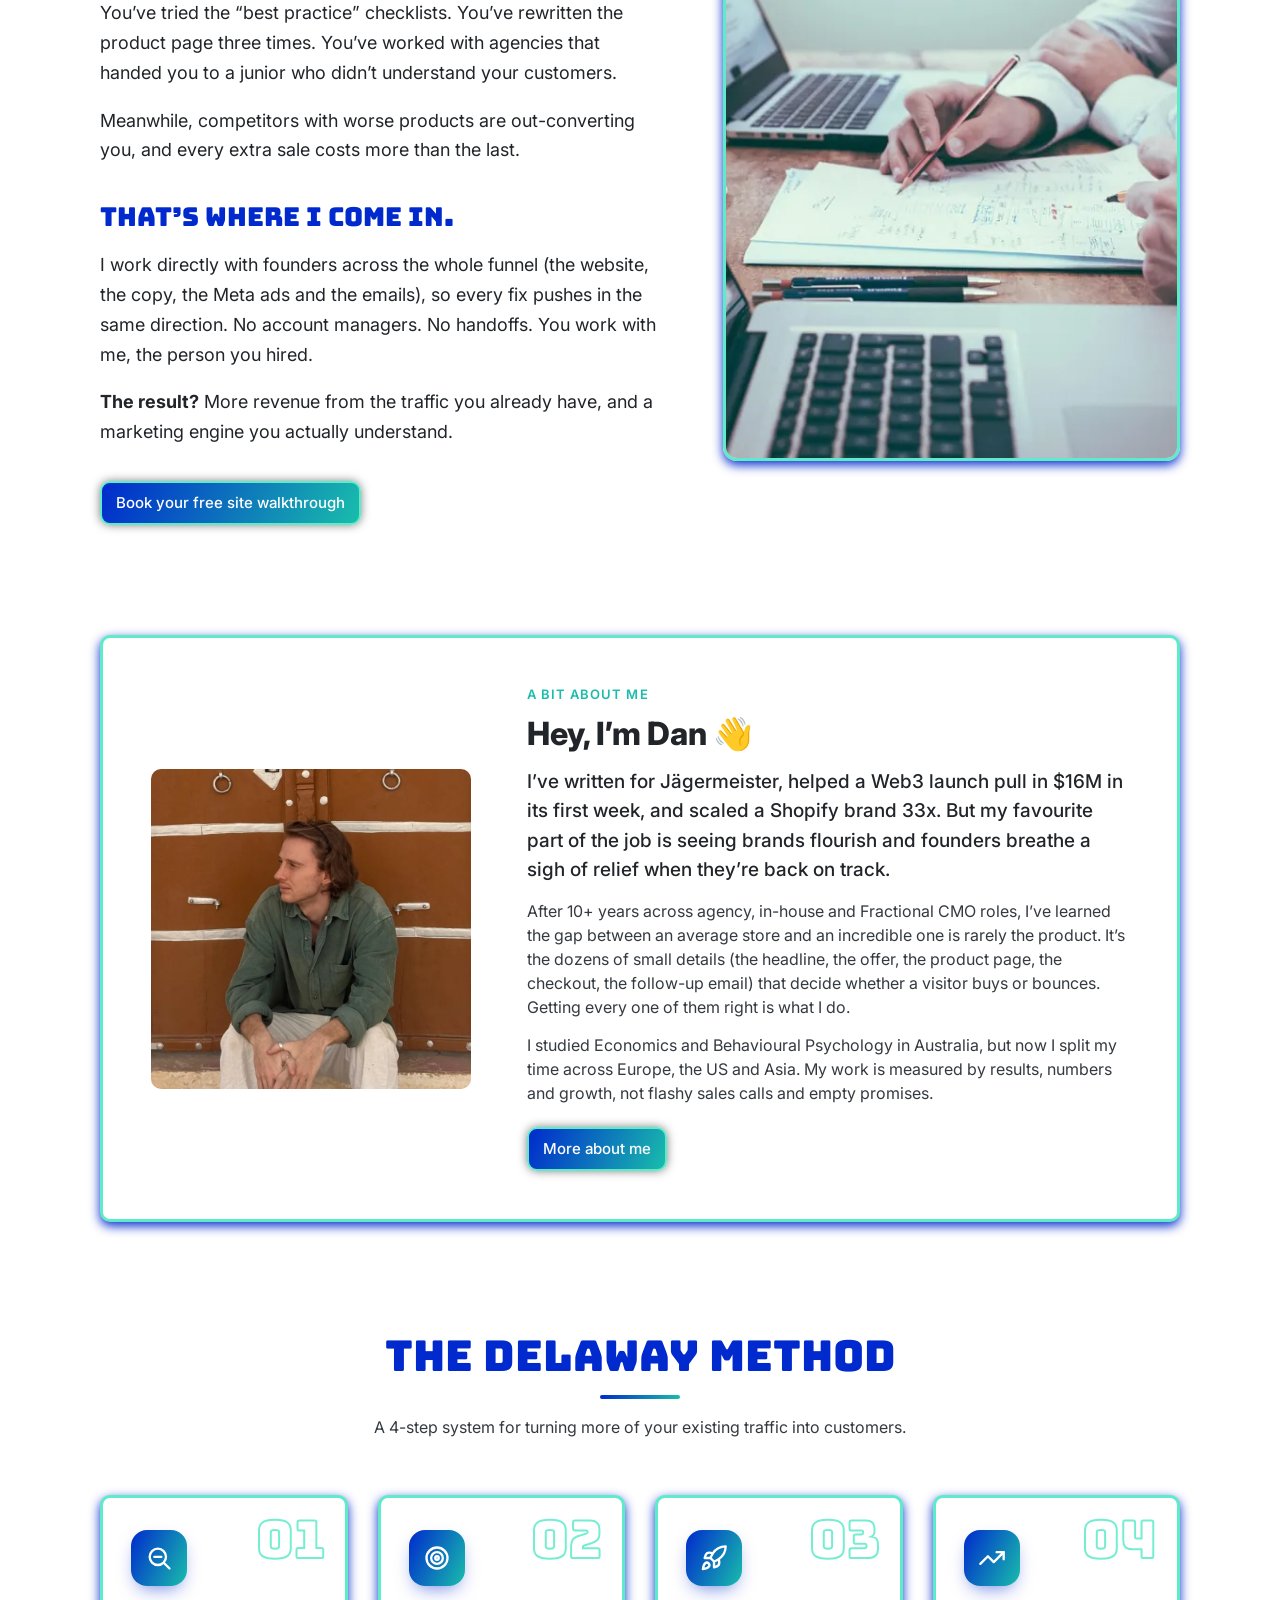
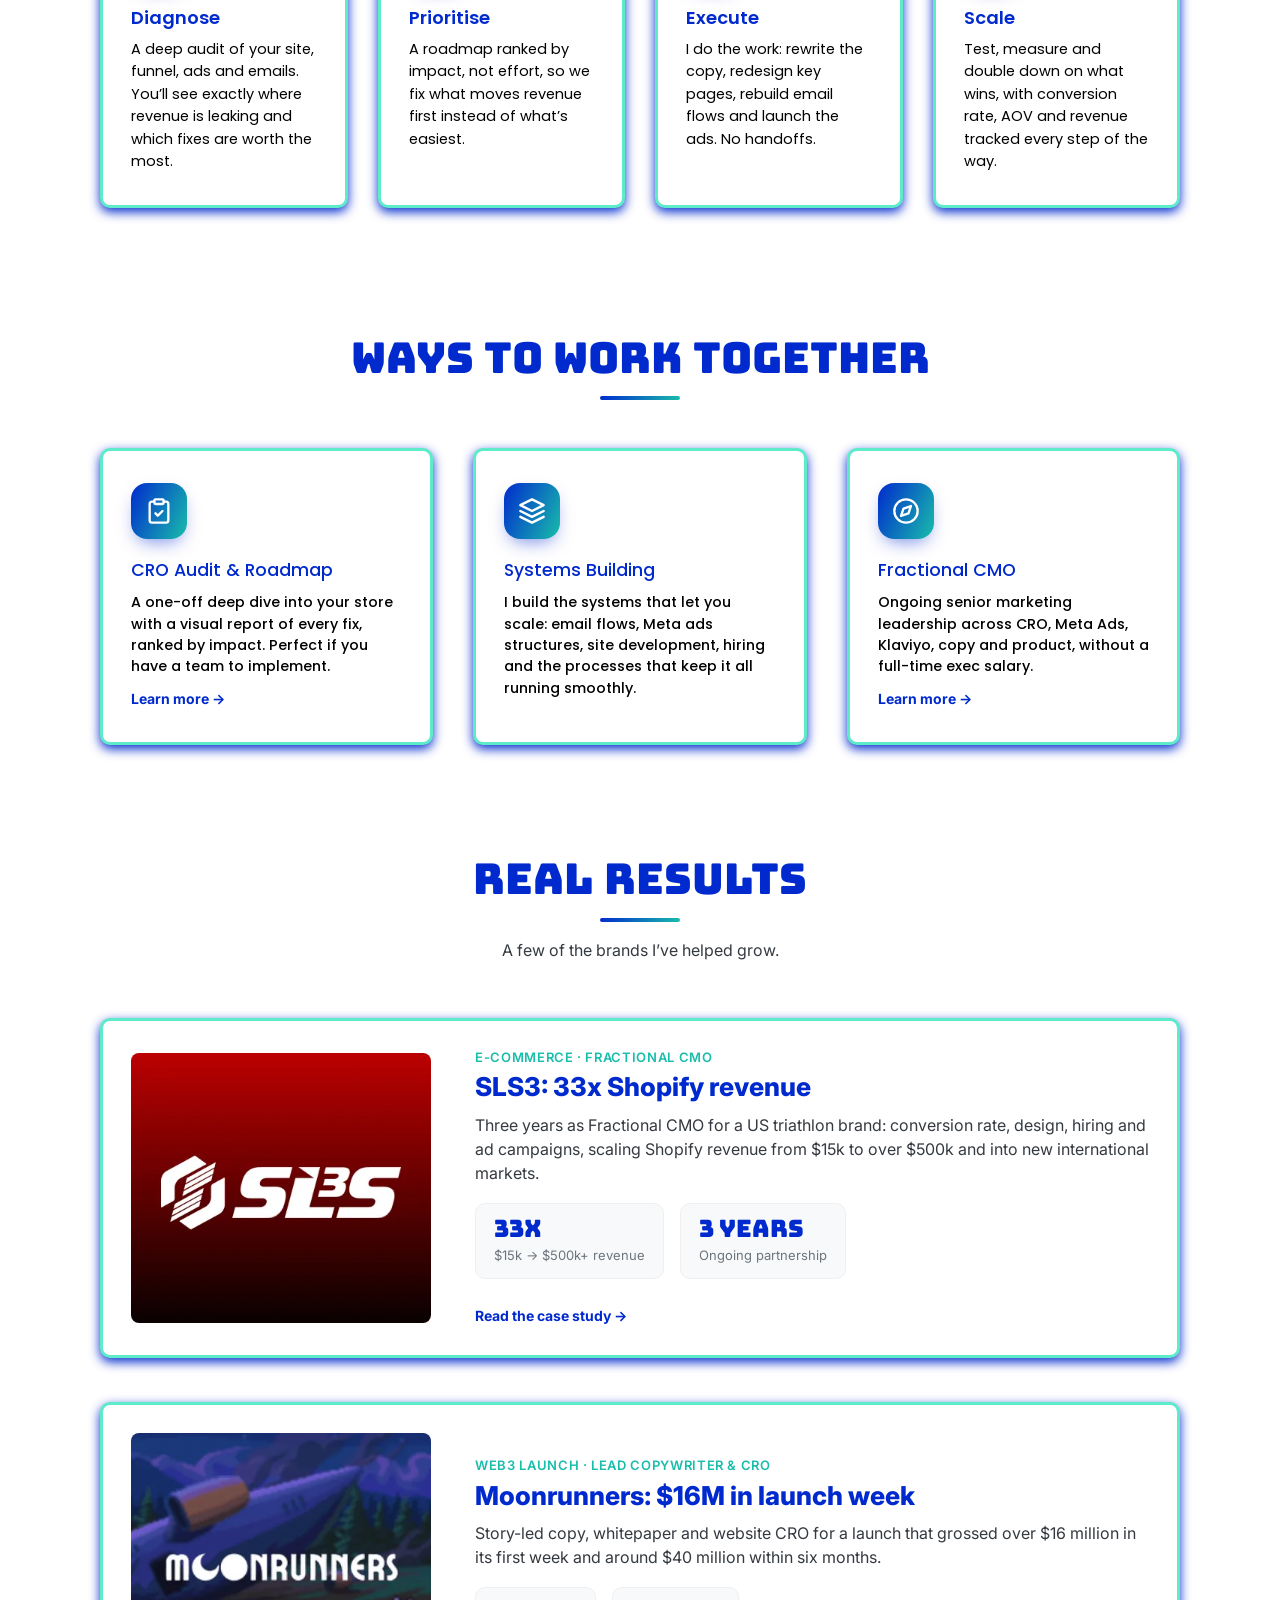
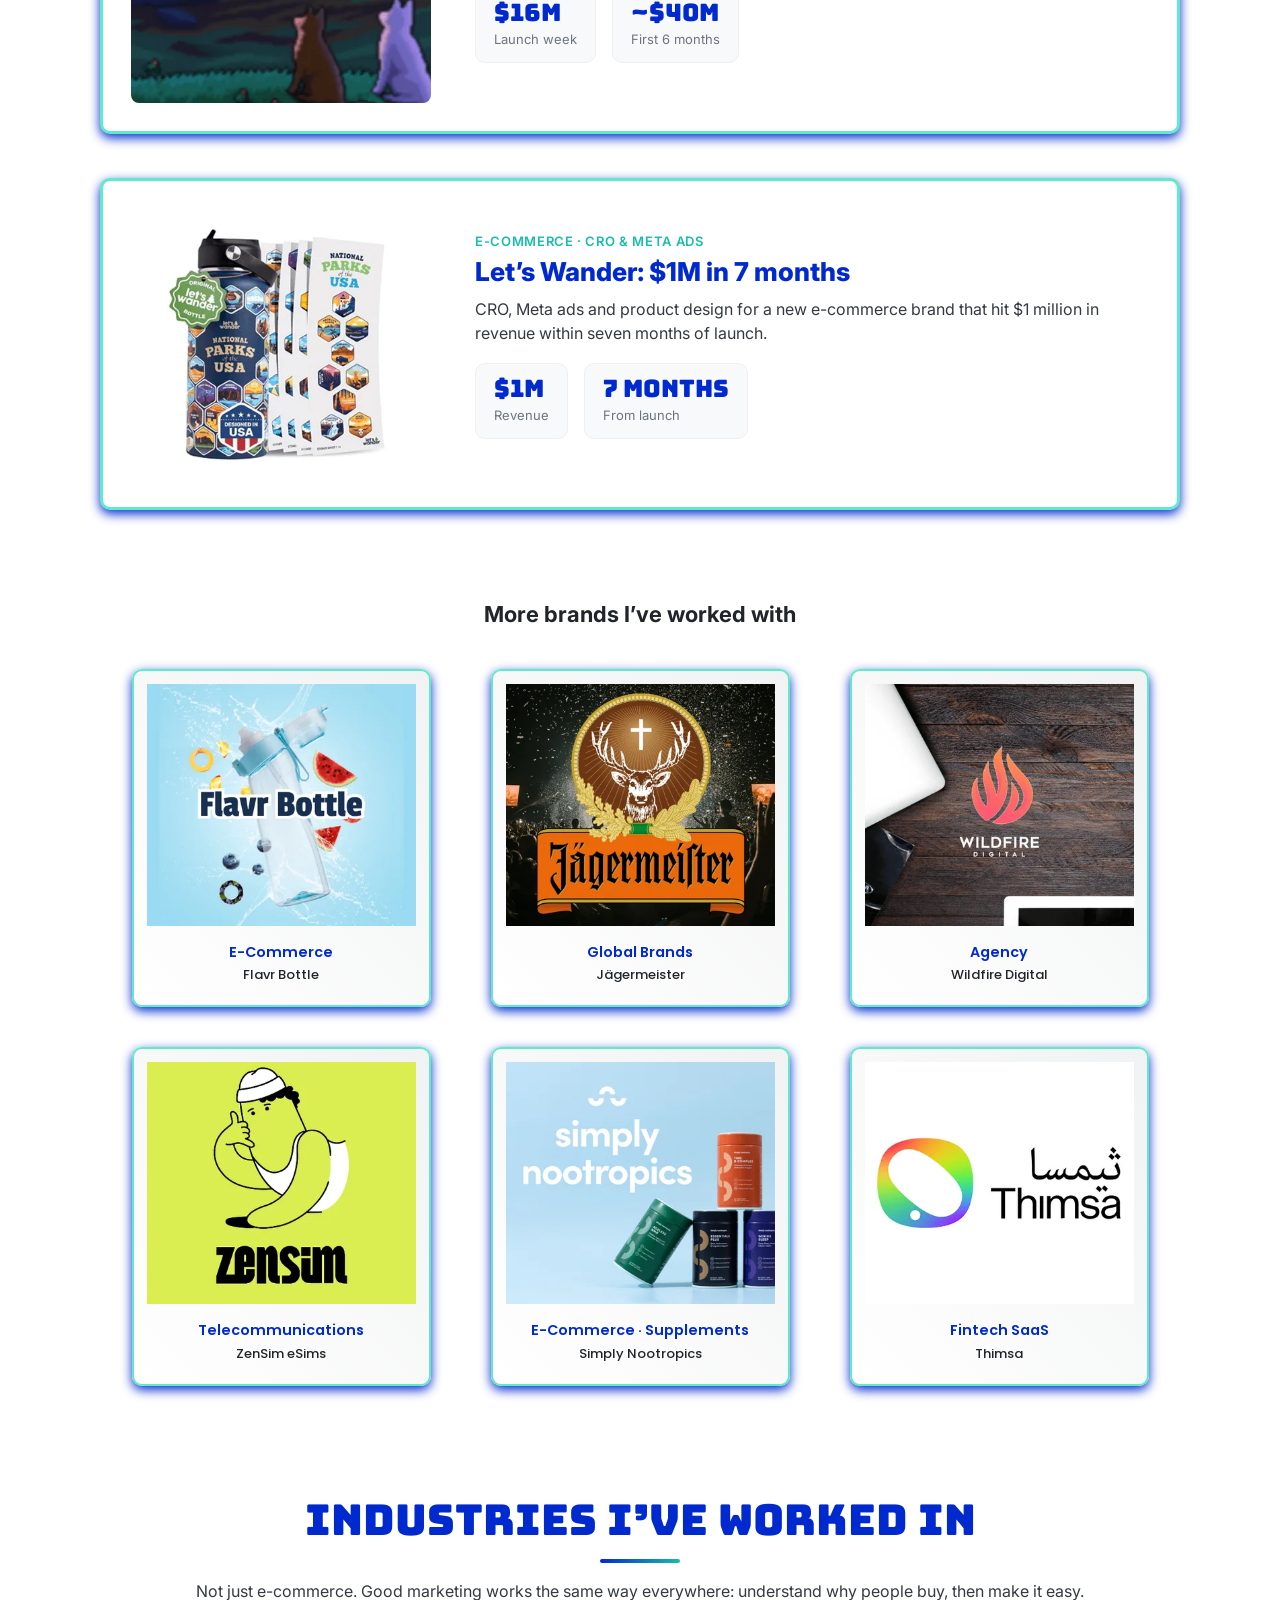
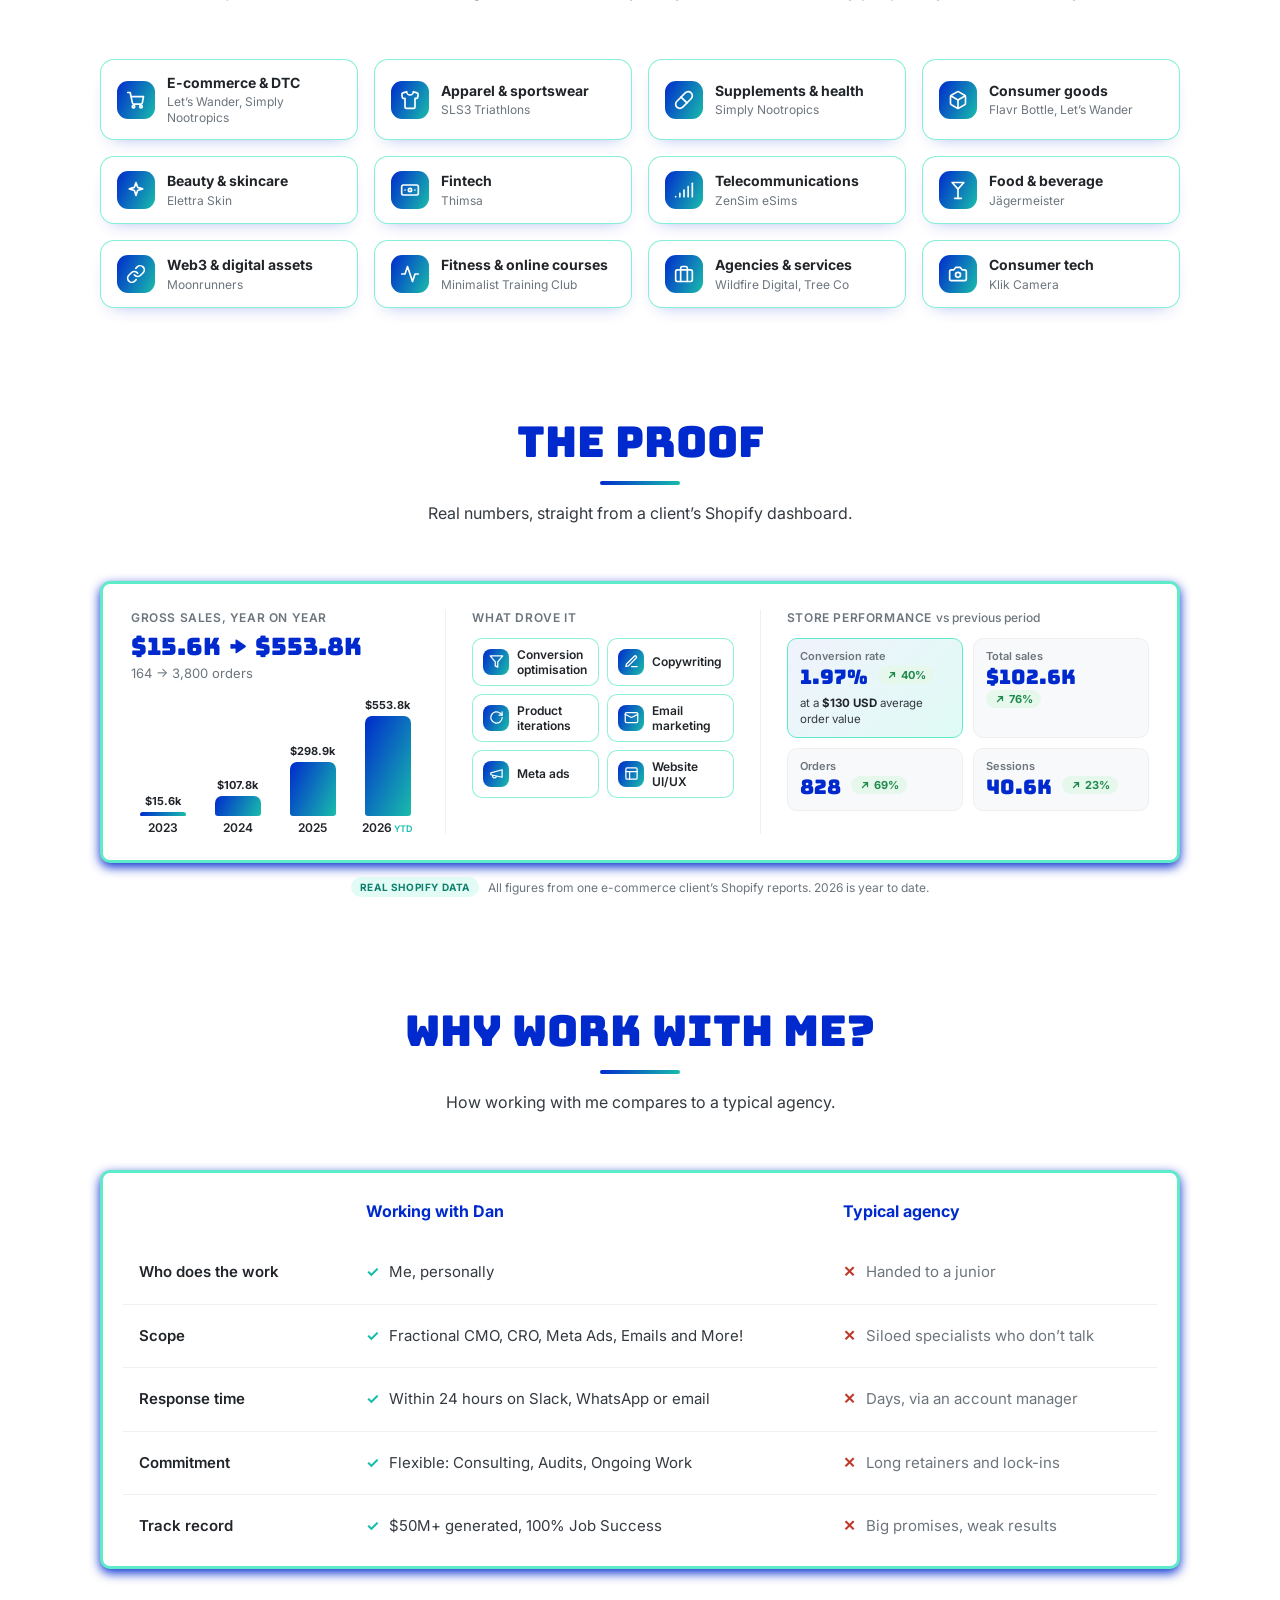
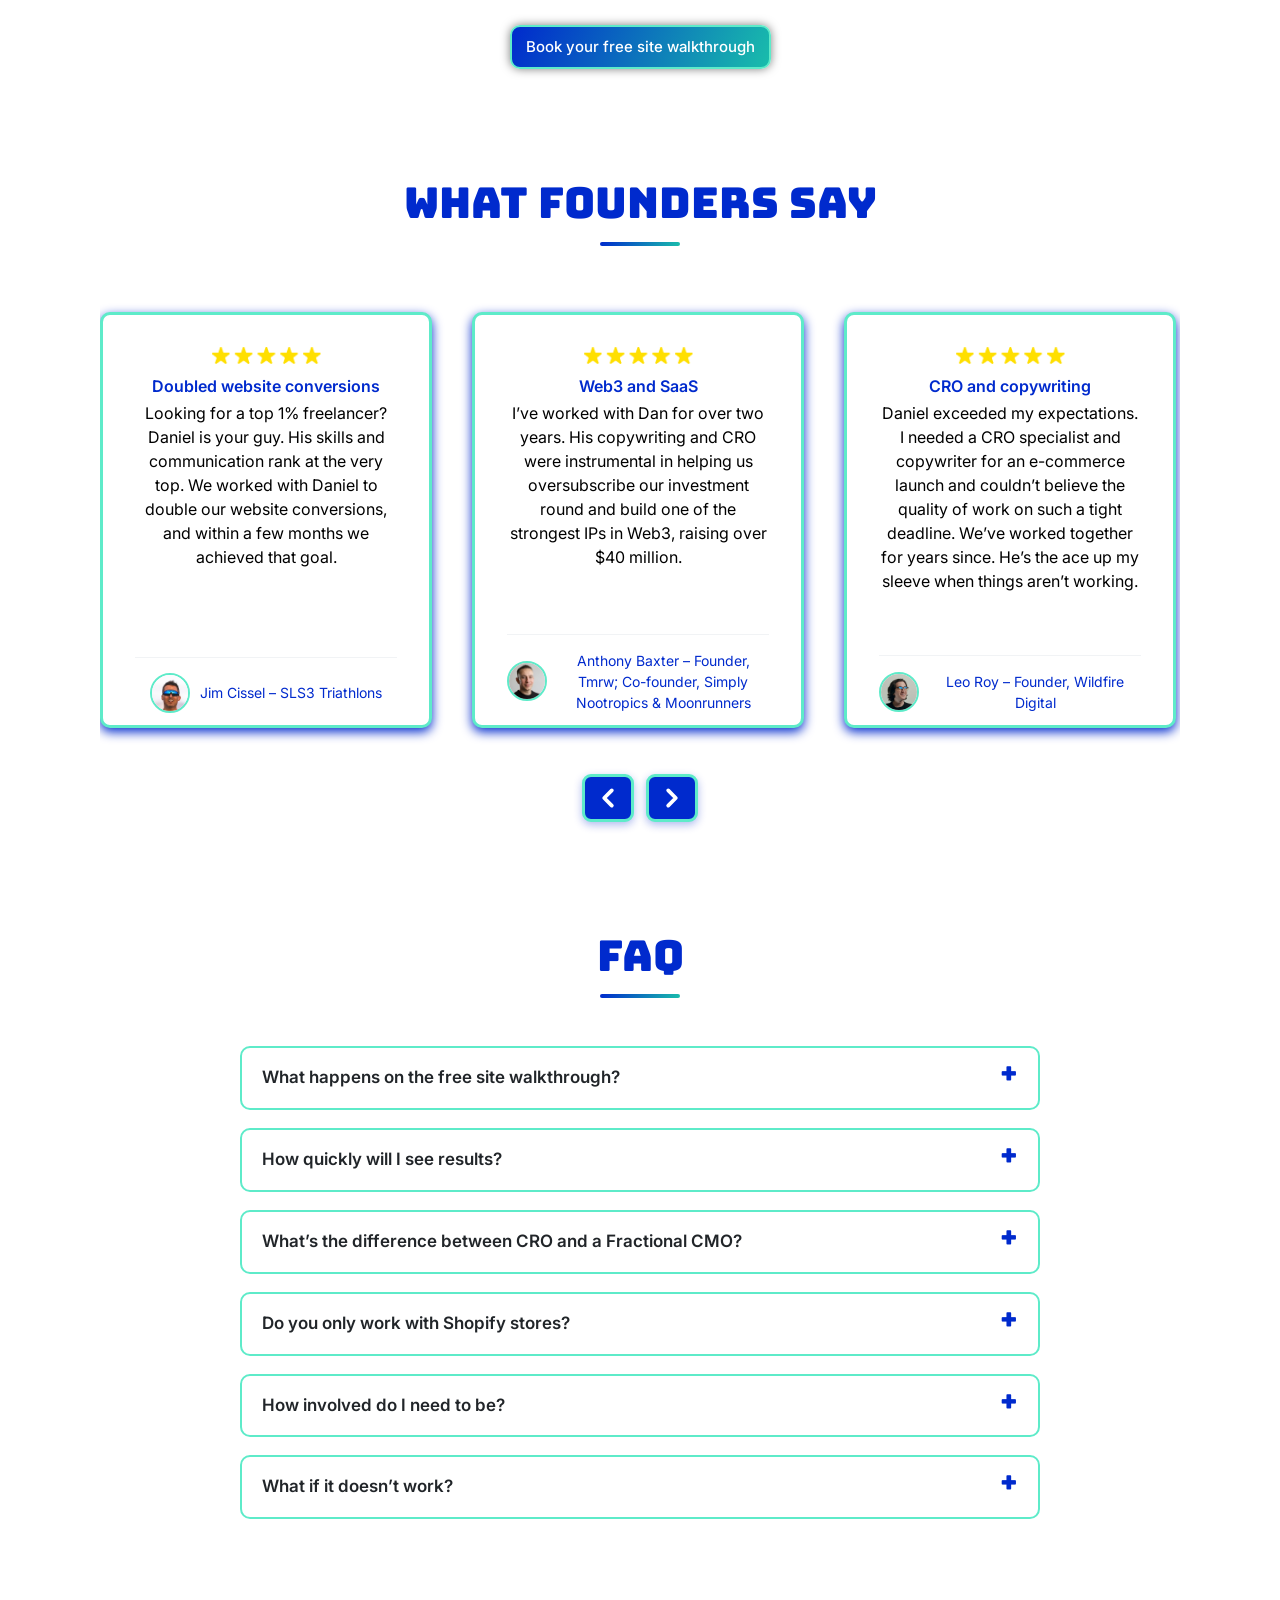
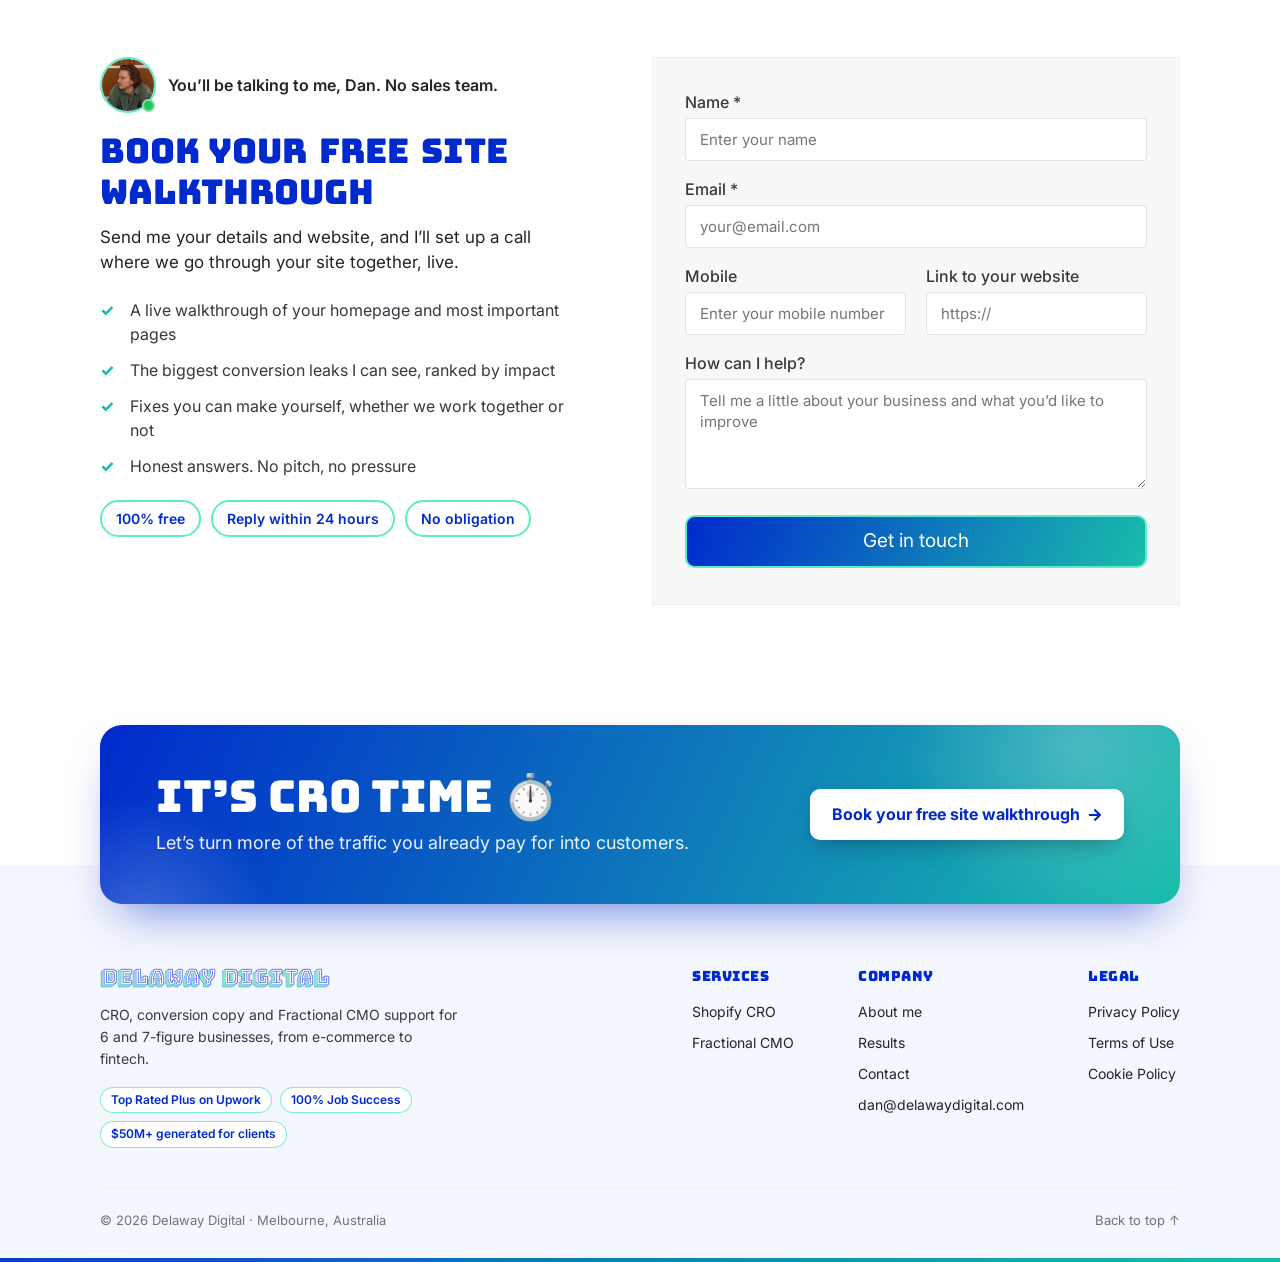
==== commit 74e889d3: "Contact email back to dan@delawaydigital.com (Workspace inbox live) Co-Authored-By: Claude Opus 5.5 " ====
--- a/index.html
+++ b/index.html
@@ -706,7 +706,7 @@
               <li><a href="/about/">About me</a></li>
               <li><a href="/#results">Results</a></li>
               <li><a href="/#contact">Contact</a></li>
-              <li><a href="mailto:danieldelaway@gmail.com">danieldelaway@gmail.com</a></li>
+              <li><a href="mailto:dan@delawaydigital.com">dan@delawaydigital.com</a></li>
             </ul>
           </div>
           <div>
